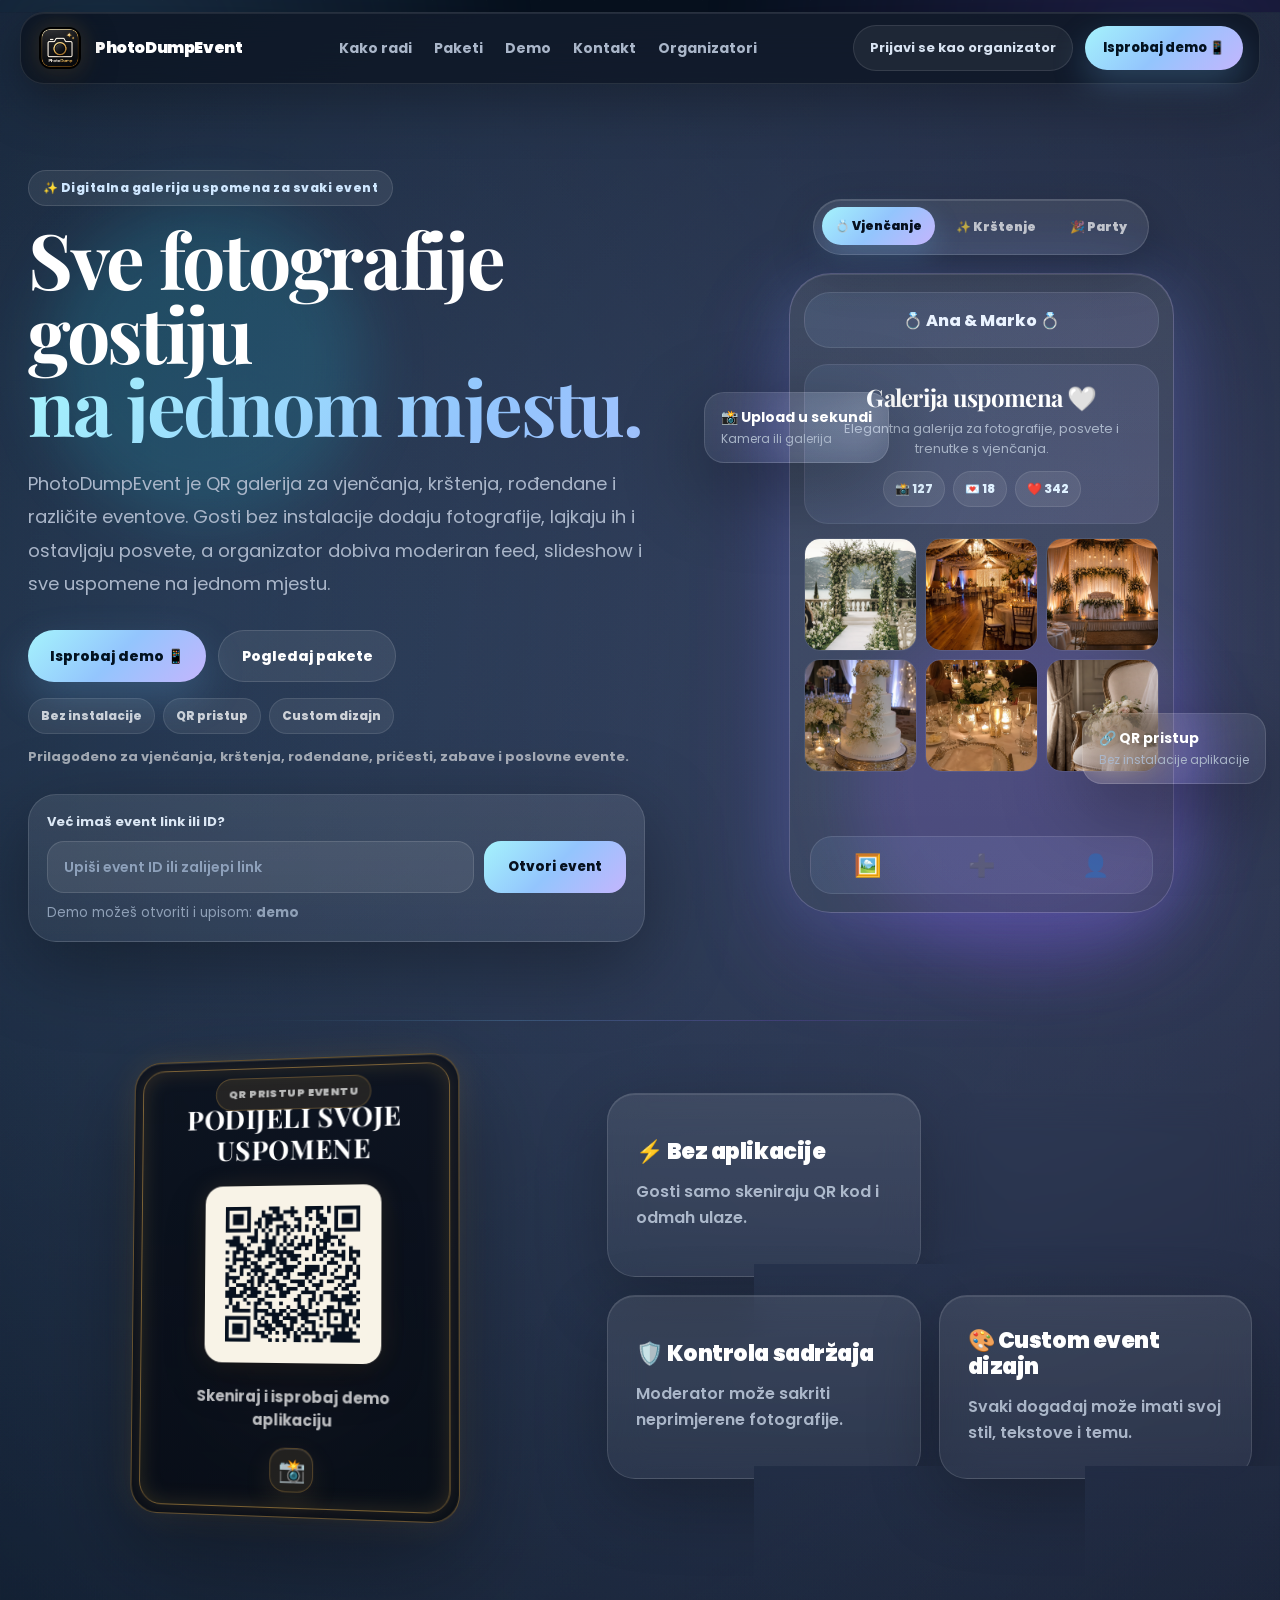
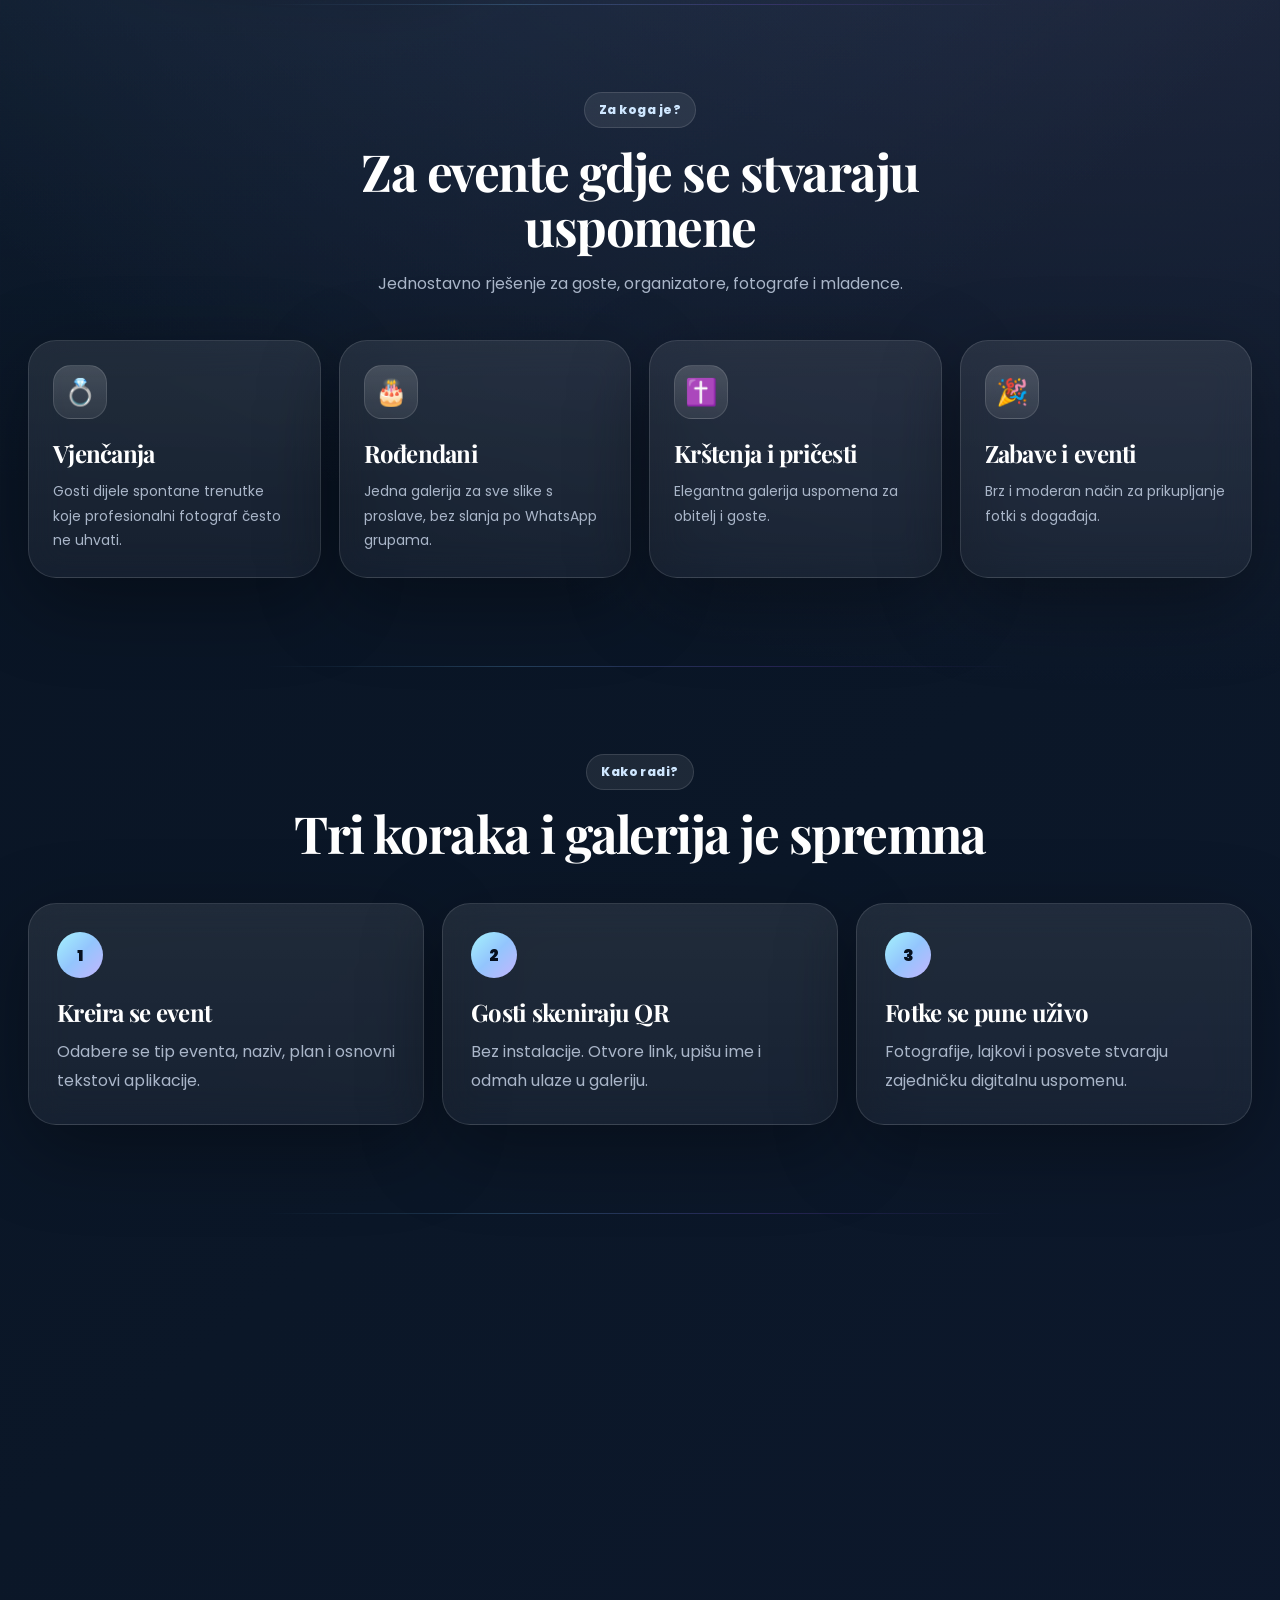
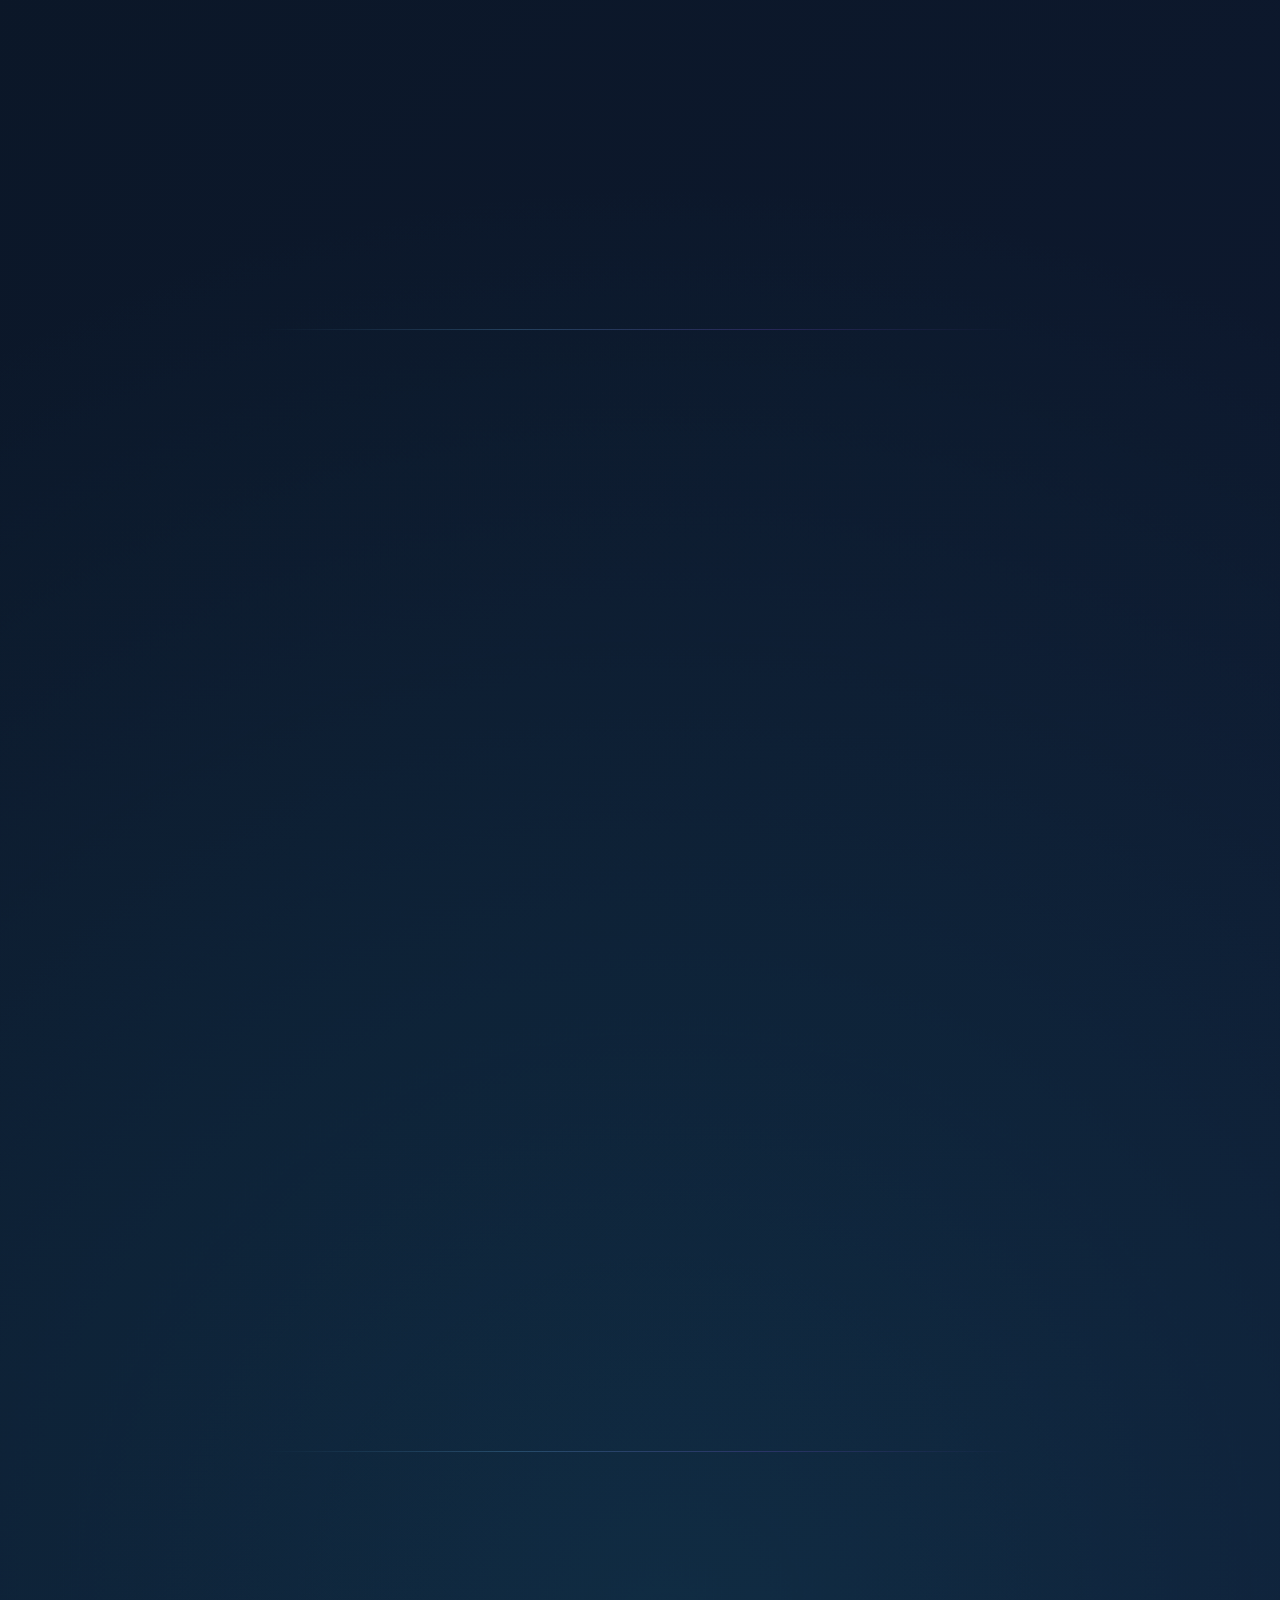
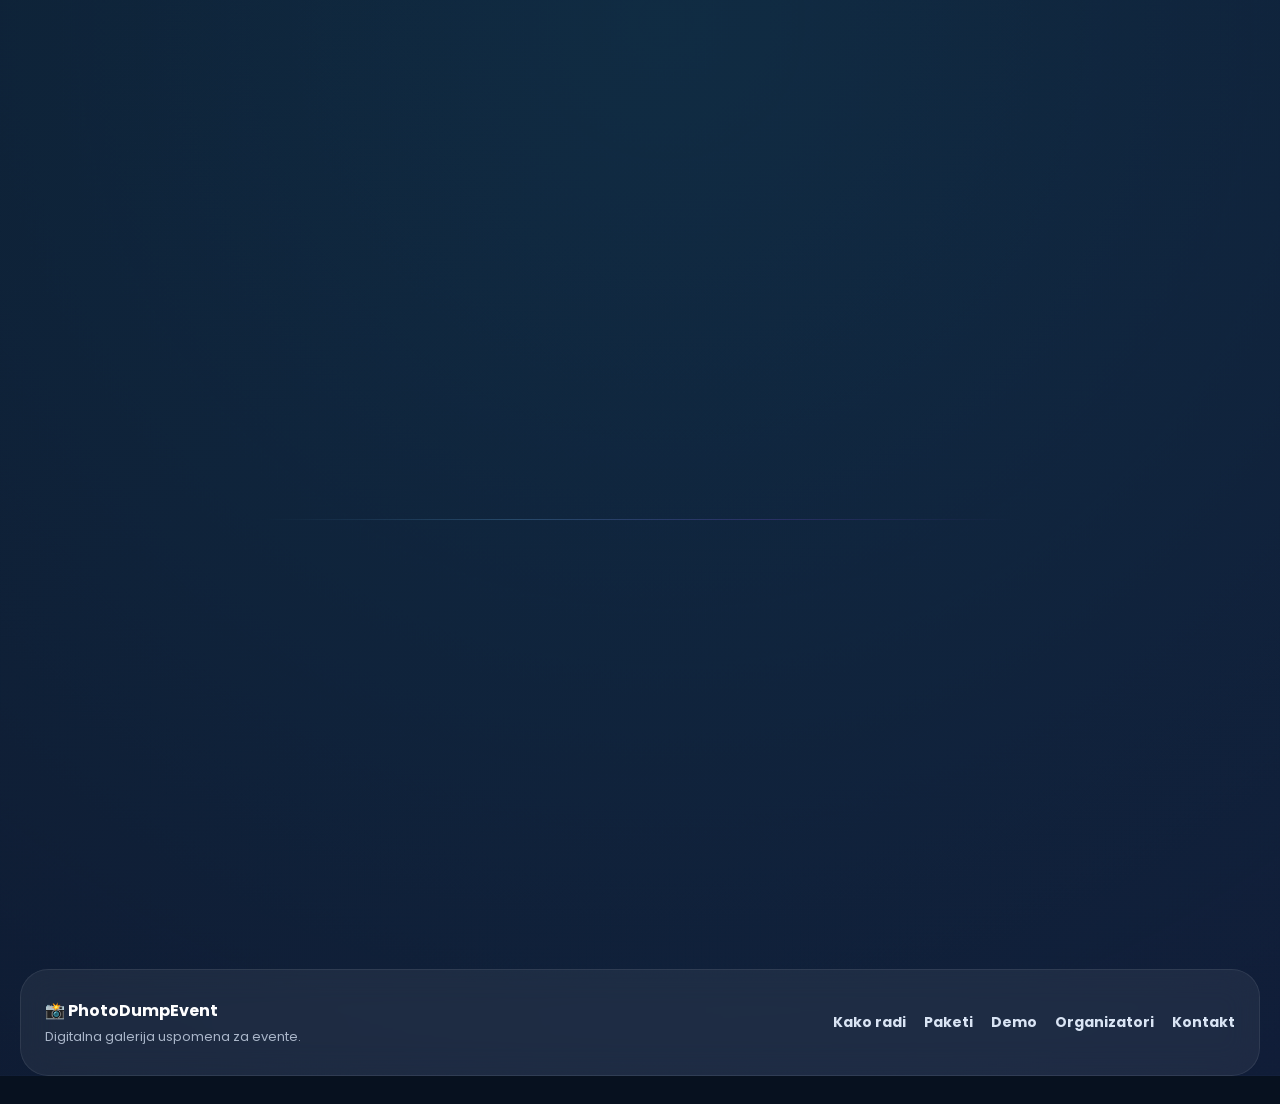
==== index.html @ 597a7555 "Add files via upload" ====
<!DOCTYPE html>
<html lang="hr">
<head>
  <meta charset="UTF-8">

  <meta
    name="viewport"
    content="width=device-width, initial-scale=1.0"
  >


  <title>PhotoDumpEvent — QR galerija za vjenčanja i evente</title>

  <meta
    name="description"
    content="PhotoDumpEvent je QR galerija za vjenčanja, krštenja, rođendane i partye. Gosti bez instalacije dodaju fotografije, lajkaju trenutke i ostavljaju posvete."
  >

  <meta name="robots" content="index, follow">
  <meta name="author" content="PhotoDumpEvent">
  <link rel="canonical" href="https://photodumpeventi.com/">

  
  <meta name="color-scheme" content="dark">
  <meta name="theme-color" content="#07111f">
  <meta name="apple-mobile-web-app-status-bar-style" content="black-translucent">

  
  <link rel="icon" type="image/png" href="/icon.png">
  <link rel="apple-touch-icon" href="/icon.png">

  
  <meta property="og:title" content="PhotoDumpEvent — QR galerija za evente">
  <meta
    property="og:description"
    content="Gosti skeniraju QR kod, dodaju fotografije i ostavljaju posvete. Sve uspomene s eventa na jednom mjestu."
  >
  <meta property="og:image" content="https://photodumpeventi.com/og-image.png">
  <meta property="og:url" content="https://photodumpeventi.com/">
  <meta property="og:type" content="website">
  <meta property="og:site_name" content="PhotoDumpEvent">
  <meta property="og:locale" content="hr_HR">

  
  <meta name="twitter:card" content="summary_large_image">
  <meta name="twitter:title" content="PhotoDumpEvent — QR galerija za evente">
  <meta
    name="twitter:description"
    content="QR galerija za vjenčanja, krštenja, rođendane i partye. Bez instalacije aplikacije."
  >
  <meta name="twitter:image" content="https://photodumpeventi.com/og-image.png">

  
  <link rel="stylesheet" href="/index.css">

  
  <link
    href="https://fonts.googleapis.com/css2?family=Playfair+Display:wght@600;700&family=Poppins:wght@300;400;500;600;700;800&display=swap"
    rel="stylesheet"
  >

  
  <script>
    const params = new URLSearchParams(window.location.search);
    const eventParam = params.get("event");

    if (eventParam) {
      if (eventParam.toLowerCase() === "demo") {
        window.location.replace("/demo.html?event=demo");
      } else {
        window.location.replace(
          "/event.html?event=" + encodeURIComponent(eventParam)
        );
      }
    }
  </script>
</head>

<body>

  

<header class="site-header">

  <a href="/" class="logo">
    <span class="logo-icon">
      <img src="icon.png" alt="PhotoDumpEvent">
    </span>
    <strong>PhotoDumpEvent</strong>
  </a>

  <nav class="nav desktop-nav">
    <a href="#kako-radi">Kako radi</a>
    <a href="#paketi">Paketi</a>
    <a href="#demo">Demo</a>
    <a href="#kontakt">Kontakt</a>
    <a href="/login.html">Organizatori</a>
  </nav>

  <div class="header-actions desktop-actions">
    <a href="/login.html" class="header-login">
      Prijavi se kao organizator
    </a>

    <a href="/demo.html" class="header-cta">
      Isprobaj demo 📱
    </a>
  </div>

  <button
    class="menu-toggle"
    id="menuToggle"
    aria-label="Otvori izbornik"
    aria-expanded="false"
    type="button"
  >
    <span></span>
    <span></span>
    <span></span>
  </button>

</header>

<div class="mobile-menu-backdrop" id="mobileMenuBackdrop"></div>

<div class="mobile-menu" id="mobileMenu">
  <div class="mobile-menu-top">
    <div class="mobile-menu-title">Izbornik</div>

    <button
      class="mobile-menu-close"
      id="mobileMenuClose"
      type="button"
      aria-label="Zatvori izbornik"
    >
      ✕
    </button>
  </div>

  <nav class="mobile-nav">
    <a href="#kako-radi">Kako radi</a>
    <a href="#paketi">Paketi</a>
    <a href="#demo">Demo</a>
    <a href="#kontakt">Kontakt</a>
    <a href="/login.html">Organizatori</a>
  </nav>

  <div class="mobile-menu-actions">
    <a href="/login.html" class="btn ghost full">
      Prijava organizatora
    </a>

    <a href="/demo.html" class="btn primary full">
      Isprobaj demo 📱
    </a>
  </div>
</div>


  
  <main>

    <section class="hero">

      <div class="hero-bg-glow one"></div>
      <div class="hero-bg-glow two"></div>

      <div class="hero-content">

        <div class="eyebrow">
          ✨ Digitalna galerija uspomena za svaki event
        </div>

        <h1>
          Sve fotografije gostiju
          <span>na jednom mjestu.</span>
        </h1>

<p class="hero-text">
  PhotoDumpEvent je QR galerija za vjenčanja, krštenja, rođendane i različite eventove.
  Gosti bez instalacije dodaju fotografije, lajkaju ih i ostavljaju posvete,
  a organizator dobiva moderiran feed, slideshow i sve uspomene na jednom mjestu.
</p>

<div class="hero-actions">
  <a href="/demo.html" class="btn primary">
    Isprobaj demo 📱
  </a>

  <a href="#paketi" class="btn secondary">
    Pogledaj pakete
  </a>
</div>

<div class="hero-proof-row">
  <span>Bez instalacije</span>
  <span>QR pristup</span>
  <span>Custom dizajn</span>
</div>

<p class="hero-proof">
  Prilagođeno za vjenčanja, krštenja, rođendane, pričesti, zabave i poslovne evente.
</p>

        <div class="event-jump" id="demo">
          <label for="eventCode">
            Već imaš event link ili ID?
          </label>

          <div class="event-jump-row">
            <input
              type="text"
              id="eventCode"
              placeholder="Upiši event ID ili zalijepi link"
            >

            <button onclick="openEventFromInput()">
              Otvori event
            </button>
          </div>

          <small>
            Demo možeš otvoriti i upisom: <b>demo</b>
          </small>
        </div>

      </div>

      <div class="hero-phone-wrap">
<div class="theme-switcher" aria-label="Primjeri custom dizajna">
  <button class="theme-pill active" data-theme-demo="wedding">
    💍 Vjenčanje
  </button>

  <button class="theme-pill" data-theme-demo="baptism">
    ✨ Krštenje
  </button>

  <button class="theme-pill" data-theme-demo="party">
    🎉 Party
  </button>
</div>
        <div class="phone-card main-phone">

<div class="phone-topbar" id="mockTopbar">
  💍 Ana & Marko 💍
</div>

          <div class="phone-section">
<h3 id="mockTitle">Galerija uspomena 🤍</h3>
<p id="mockSubtitle">Fotografije gostiju prikazuju se odmah.</p>

            <div class="phone-stats">
              <span>📸 127</span>
              <span>💌 18</span>
              <span>❤️ 342</span>
            </div>
          </div>

<div class="phone-grid" id="mockGrid">
  <img id="mockImg1" src="assets/demo/1.png" alt="Demo fotografija 1">
  <img id="mockImg2" src="assets/demo/2.png" alt="Demo fotografija 2">
  <img id="mockImg3" src="assets/demo/3.png" alt="Demo fotografija 3">
  <img id="mockImg4" src="assets/demo/4.png" alt="Demo fotografija 4">
  <img id="mockImg5" src="assets/demo/5.png" alt="Demo fotografija 5">
  <img id="mockImg6" src="assets/demo/6.png" alt="Demo fotografija 6">
</div>

          <div class="phone-nav">
            <span class="active">🖼️</span>
            <span>➕</span>
            <span>👤</span>
          </div>

        </div>

        <div class="floating-card upload-card-preview">
          <b>📸 Upload u sekundi</b>
          <span>Kamera ili galerija</span>
        </div>

        <div class="floating-card qr-card-preview">
          <b>🔗 QR pristup</b>
          <span>Bez instalacije aplikacije</span>
        </div>

      </div>

    </section>
<section class="section qr-showcase" id="qr-showcase">

  <div class="qr-display-wrap">

    <div class="qr-glow"></div>

    <div class="qr-display-card">
      <div class="qr-display-label">
        QR pristup eventu
      </div>

      <h2>Podijeli svoje uspomene</h2>

      <div class="qr-code-box">
        <img
          src="assets/qr-photodumpeventi-demo.png"
          alt="QR kod za PhotoDumpEvent demo"
        >
      </div>

      <p>
        Skeniraj i isprobaj demo aplikaciju
      </p>

      <div class="qr-camera-icon">
        📸
      </div>
    </div>

  </div>

  <div class="value-grid-two">

    <div class="value-card">
      <strong>⚡ Bez aplikacije</strong>
      <span>Gosti samo skeniraju QR kod i odmah ulaze.</span>
    </div>

    <div class="value-card">
      <strong>📸 Sve fotke na jednom mjestu</strong>
      <span>Nema više traženja slika po WhatsApp grupama.</span>
    </div>

    <div class="value-card">
      <strong>🛡️ Kontrola sadržaja</strong>
      <span>Moderator može sakriti neprimjerene fotografije.</span>
    </div>

    <div class="value-card">
      <strong>🎨 Custom event dizajn</strong>
      <span>Svaki događaj može imati svoj stil, tekstove i temu.</span>
    </div>

  </div>

</section>
    
    <section class="section use-cases">

      <div class="section-head">
        <span>Za koga je?</span>
        <h2>Za evente gdje se stvaraju uspomene</h2>
        <p>
          Jednostavno rješenje za goste, organizatore, fotografe i mladence.
        </p>
      </div>

      <div class="cards-grid four">

        <div class="feature-card">
          <div class="icon">💍</div>
          <h3>Vjenčanja</h3>
          <p>Gosti dijele spontane trenutke koje profesionalni fotograf često ne uhvati.</p>
        </div>

        <div class="feature-card">
          <div class="icon">🎂</div>
          <h3>Rođendani</h3>
          <p>Jedna galerija za sve slike s proslave, bez slanja po WhatsApp grupama.</p>
        </div>

        <div class="feature-card">
          <div class="icon">✝️</div>
          <h3>Krštenja i pričesti</h3>
          <p>Elegantna galerija uspomena za obitelj i goste.</p>
        </div>

        <div class="feature-card">
          <div class="icon">🎉</div>
          <h3>Zabave i eventi</h3>
          <p>Brz i moderan način za prikupljanje fotki s događaja.</p>
        </div>

      </div>

    </section>

    
    <section class="section how" id="kako-radi">

      <div class="section-head">
        <span>Kako radi?</span>
        <h2>Tri koraka i galerija je spremna</h2>
      </div>

      <div class="steps">

        <div class="step-card">
          <div class="step-number">1</div>
          <h3>Kreira se event</h3>
          <p>Odabere se tip eventa, naziv, plan i osnovni tekstovi aplikacije.</p>
        </div>

        <div class="step-card">
          <div class="step-number">2</div>
          <h3>Gosti skeniraju QR</h3>
          <p>Bez instalacije. Otvore link, upišu ime i odmah ulaze u galeriju.</p>
        </div>

        <div class="step-card">
          <div class="step-number">3</div>
          <h3>Fotke se pune uživo</h3>
          <p>Fotografije, lajkovi i posvete stvaraju zajedničku digitalnu uspomenu.</p>
        </div>

      </div>

    </section>

    
    <section class="section preview-section">

      <div class="preview-text">
        <span class="mini-label">Live preview</span>

        <h2>Aplikacija izgleda moderno i jednostavno</h2>

        <p>
          Gostima je sve jasno odmah: galerija, dodavanje fotografija i vlastiti profil.
          Moderator može sakriti neprimjerene fotografije, a organizator dobiva pregled eventa.
        </p>

        <ul class="check-list">
          <li>✅ Upload iz kamere ili galerije</li>
          <li>✅ Lajkovi i posvete</li>
          <li>✅ Moderator za sakrivanje fotografija</li>
          <li>✅ Slideshow za prikaz na ekranu</li>
          <li>✅ Različite teme za tip eventa</li>
        </ul>

        <a href="/demo.html" class="btn primary">
          Pokreni demo
        </a>
      </div>

      <div class="preview-panels">

        <div class="mini-phone">
          <div class="mini-phone-top">Upload</div>
          <div class="mini-upload-card">📸<br>Uhvati trenutak</div>
          <div class="mini-upload-card">🖼️<br>Odaberi slike</div>
          <div class="mini-textarea">Napiši posvetu...</div>
        </div>

        <div class="mini-phone second">
          <div class="mini-phone-top">Profil</div>
          <div class="mini-profile-head">Tvoje uspomene 🤍</div>
          <div class="mini-grid">
            <img src="assets/demo/2.png" alt="">
            <img src="assets/demo/4.png" alt="">
            <img src="assets/demo/6.png" alt="">
            <img src="assets/demo/7.png" alt="">
          </div>
        </div>

      </div>

    </section>

    
    <section class="section pricing" id="paketi">

      <div class="section-head">
        <span>Paketi</span>
        <h2>Jednostavno za ponuditi i lako za razumjeti</h2>
        <p>
          Paketi su prilagođeni veličini eventa i potrebama klijenta.
        </p>
      </div>

      <div class="pricing-grid">

        <div class="price-card">
          <div class="price-name">Basic</div>
          <div class="price">Od 69€</div>
          <p>Za manje evente i osnovno prikupljanje fotografija.</p>

          <ul>
            <li>1000 fotografija</li>          
            <li>QR link</li>
            <li>Galerija + upload + profil</li>
            <li>Osnovna tema događaja</li>
          </ul>
        </div>

        <div class="price-card featured">
          <div class="popular">Najbolji izbor</div>
          <div class="price-name">Standard</div>
          <div class="price">Od 129€</div>
          <p>Najbolji omjer cijene i mogućnosti.</p>

          <ul>
            <li>1500 fotografija</li>
            <li>Originali uključeni</li>
            <li>QR link</li>
            <li>Moderator panel</li>
          </ul>
        </div>

        <div class="price-card">
          <div class="price-name">Premium</div>
          <div class="price">Od 179€</div>
          <p>Za veće evente i dodatni premium dojam.</p>

          <ul>
            <li>Do 3000 fotografija</li>
            <li>Originali uključeni</li>
            <li>Custom QR kodovi</li>
            <li>Slideshow prikaz</li>
          </ul>
        </div>

      </div>

    </section>

    
    <section class="demo-cta">

      <div>
        <span>Interaktivni demo</span>
        <h2>Isprobaj kako izgleda iz perspektive gosta</h2>
        <p>
          Demo ne sprema podatke i služi samo za prikaz. Možeš klikati kroz galeriju,
          upload, profil i posvete.
        </p>
      </div>

      <a href="/demo.html" class="btn light">
        Isprobaj sad
      </a>

    </section>

    
    
    <section class="section faq">

      <div class="section-head">
        <span>Pitanja</span>
        <h2>Često postavljena pitanja</h2>
      </div>

      <div class="faq-grid">

        <div class="faq-item">
          <h3>Treba li gost instalirati aplikaciju?</h3>
          <p>Ne. Gost samo skenira QR kod i otvara aplikaciju u pregledniku.</p>
        </div>

<div class="faq-item">
  <h3>Tko može vidjeti fotografije?</h3>
  <p>Fotografije su dostupne preko event linka/QR koda, a organizator može moderirati sadržaj.</p>
</div>

<div class="faq-item">
  <h3>Mogu li mladenci ili organizator dobiti sve fotografije?</h3>
  <p>Da. Nakon eventa fotografije se mogu pripremiti za preuzimanje prema dogovorenom paketu.</p>
</div>

        <div class="faq-item">
          <h3>Radi li na mobitelima?</h3>
          <p>Da. Aplikacija je rađena mobile-first i radi na Androidu i iPhoneu.</p>
        </div>

      </div>

    </section>
    
    <section class="section contact" id="kontakt">

      <div class="contact-card">

        <div>
          <span class="mini-label">Kontakt</span>
          <h2>Želiš PhotoDump za svoj event?</h2>
          <p>
            Javi se za termin, demo prikaz ili ponudu za fotografe, sale i organizatore.
          </p>
        </div>

<div class="contact-actions">
  <a href="mailto:photodumpeventi@gmail.com" class="btn primary">
    Pošalji upit
  </a>

  <a href="/demo.html" class="btn secondary">
    Prvo pogledaj demo
  </a>

  <a href="/login.html" class="btn ghost">
    Prijava za organizatore
  </a>
</div>

      </div>

    </section>

  </main>

  
  <footer class="footer">

    <div>
      <strong>📸 PhotoDumpEvent</strong>
      <p>Digitalna galerija uspomena za evente.</p>
    </div>

<div class="footer-links">
  <a href="#kako-radi">Kako radi</a>
  <a href="#paketi">Paketi</a>
  <a href="/demo.html">Demo</a>
  <a href="/login.html">Organizatori</a>
  <a href="#kontakt">Kontakt</a>
</div>

  </footer>

  <script>
    function openEventFromInput() {
      const input = document.getElementById("eventCode");
      const value = input.value.trim();

      if (!value) {
        alert("Upiši event ID ili zalijepi event link.");
        return;
      }

      let eventId = value;

      try {
        if (value.includes("http")) {
          const url = new URL(value);
          eventId =
            url.searchParams.get("event") ||
            url.searchParams.get("code") ||
            value;
        }
      } catch (err) {
        eventId = value;
      }

      if (eventId.toLowerCase() === "demo") {
        window.location.href = "/demo.html?event=demo";
        return;
      }

      window.location.href =
        "/?event=" + encodeURIComponent(eventId);
    }
  </script>
<script>
  const menuToggle = document.getElementById("menuToggle");
  const mobileMenu = document.getElementById("mobileMenu");
  const mobileMenuBackdrop = document.getElementById("mobileMenuBackdrop");
  const mobileMenuClose = document.getElementById("mobileMenuClose");

  function openMobileMenu() {
    mobileMenu.classList.add("open");
    mobileMenuBackdrop.classList.add("show");
    document.body.classList.add("menu-open");
    menuToggle?.setAttribute("aria-expanded", "true");
  }

  function closeMobileMenu() {
    mobileMenu.classList.remove("open");
    mobileMenuBackdrop.classList.remove("show");
    document.body.classList.remove("menu-open");
    menuToggle?.setAttribute("aria-expanded", "false");
  }

  menuToggle?.addEventListener("click", openMobileMenu);
  mobileMenuClose?.addEventListener("click", closeMobileMenu);
  mobileMenuBackdrop?.addEventListener("click", closeMobileMenu);

  document.querySelectorAll(".mobile-nav a").forEach((link) => {
    link.addEventListener("click", closeMobileMenu);
  });
</script>
<script>
  // ==============================
  // PREMIUM SCROLL REVEAL
  // ==============================
  const revealTargets = [
    ".section-head",
    ".feature-card",
    ".step-card",
    ".preview-text",
    ".mini-phone",
    ".price-card",
    ".faq-item",
    ".contact-card",
    ".demo-cta"
  ];

  revealTargets.forEach((selector) => {
    document.querySelectorAll(selector).forEach((el) => {
      el.classList.add("reveal");
    });
  });

  const revealObserver = new IntersectionObserver((entries) => {
    entries.forEach((entry) => {
      if (entry.isIntersecting) {
        entry.target.classList.add("is-visible");
        revealObserver.unobserve(entry.target);
      }
    });
  }, {
    threshold: 0.16,
    rootMargin: "0px 0px -70px 0px"
  });

  document.querySelectorAll(".reveal").forEach((el) => {
    revealObserver.observe(el);
  });

  // ==============================
  // HERO MOUSE PARALLAX
  // ==============================
  const hero = document.querySelector(".hero");
  const phone = document.querySelector(".main-phone");
  const floatCards = document.querySelectorAll(".floating-card");

  if (hero && phone && window.matchMedia("(pointer:fine)").matches) {
    hero.addEventListener("mousemove", (e) => {
      const rect = hero.getBoundingClientRect();

      const x = ((e.clientX - rect.left) / rect.width) - 0.5;
      const y = ((e.clientY - rect.top) / rect.height) - 0.5;

      phone.style.transform =
        `translate3d(${x * 16}px, ${y * 12}px, 0) rotateY(${x * 5}deg) rotateX(${-y * 5}deg)`;

      floatCards.forEach((card, index) => {
        const strength = index === 0 ? 22 : -18;

        card.style.transform =
          `translate3d(${x * strength}px, ${y * strength}px, 0)`;
      });
    });

    hero.addEventListener("mouseleave", () => {
      phone.style.transform = "";
      floatCards.forEach((card) => {
        card.style.transform = "";
      });
    });
  }

  // ==============================
  // TINY COUNTER ANIMATION IN HERO MOCKUP
  // ==============================
  function animateNumber(el, target, duration = 1100) {
    if (!el) return;

    const start = 0;
    const startTime = performance.now();

    function tick(now) {
      const progress = Math.min((now - startTime) / duration, 1);
      const eased = 1 - Math.pow(1 - progress, 3);
      const value = Math.round(start + (target - start) * eased);

      el.textContent = value;

      if (progress < 1) {
        requestAnimationFrame(tick);
      }
    }

    requestAnimationFrame(tick);
  }

  const statsObserver = new IntersectionObserver((entries) => {
    entries.forEach((entry) => {
      if (!entry.isIntersecting) return;

      const statItems = entry.target.querySelectorAll("span");

      statItems.forEach((item) => {
        const text = item.textContent;
        const number = Number(text.replace(/\D/g, ""));

        if (!number) return;

        const prefix = text.replace(/[0-9]/g, "").trim();

        item.textContent = prefix + " 0";

        const startTime = performance.now();

        function tick(now) {
          const progress = Math.min((now - startTime) / 1000, 1);
          const eased = 1 - Math.pow(1 - progress, 3);
          const value = Math.round(number * eased);

          item.textContent = prefix + " " + value;

          if (progress < 1) {
            requestAnimationFrame(tick);
          }
        }

        requestAnimationFrame(tick);
      });

      statsObserver.unobserve(entry.target);
    });
  }, {
    threshold: 0.4
  });

  document.querySelectorAll(".phone-stats").forEach((el) => {
    statsObserver.observe(el);
  });
</script>
<script>
  const mockThemes = {
    wedding: {
      topbar: "💍 Ana & Marko 💍",
      title: "Galerija uspomena 🤍",
      subtitle: "Elegantna galerija za fotografije, posvete i trenutke s vjenčanja.",
      className: "theme-wedding",
      bodyClass: "mock-theme-wedding",
      stats: ["📸 127", "💌 18", "❤️ 342"],
      images: [
        "assets/demo/1.png",
        "assets/demo/2.png",
        "assets/demo/3.png",
        "assets/demo/4.png",
        "assets/demo/5.png",
        "assets/demo/6.png"
      ]
    },

    baptism: {
      topbar: "✨ Lucija — Krštenje ✨",
      title: "Nježne uspomene za obitelj",
      subtitle: "Svaki osmijeh, zagrljaj i obiteljski trenutak ostaje spremljen.",
      className: "theme-baptism",
      bodyClass: "mock-theme-baptism",
      stats: ["📸 64", "💌 12", "❤️ 146"],
      images: [
        "assets/demo/3.png",
        "assets/demo/1.png",
        "assets/demo/5.png",
        "assets/demo/6.png",
        "assets/demo/2.png",
        "assets/demo/4.png"
      ]
    },

    party: {
      topbar: "🎉 Birthday Party 🎉",
      title: "Party uspomene 🔥",
      subtitle: "Brzi upload, lajkovi i najbolji trenuci zabave u jednom feedu.",
      className: "theme-party",
      bodyClass: "mock-theme-party",
      stats: ["📸 203", "💌 9", "❤️ 518"],
      images: [
        "assets/demo/6.png",
        "assets/demo/5.png",
        "assets/demo/4.png",
        "assets/demo/3.png",
        "assets/demo/2.png",
        "assets/demo/1.png"
      ]
    }
  };

  const phoneCard = document.querySelector(".phone-card");
  const mockTopbar = document.getElementById("mockTopbar");
  const mockTitle = document.getElementById("mockTitle");
  const mockSubtitle = document.getElementById("mockSubtitle");
  const mockStats = document.querySelectorAll(".phone-stats span");

  function setMockTheme(themeKey) {
    const theme = mockThemes[themeKey];
    if (!theme || !phoneCard) return;

    document.body.classList.remove(
      "mock-theme-wedding",
      "mock-theme-baptism",
      "mock-theme-party"
    );

    document.body.classList.add(theme.bodyClass);

    phoneCard.classList.remove(
      "theme-wedding",
      "theme-baptism",
      "theme-party"
    );

    phoneCard.classList.add(theme.className);

    mockTopbar.innerText = theme.topbar;
    mockTitle.innerText = theme.title;
    mockSubtitle.innerText = theme.subtitle;

    theme.stats.forEach((value, index) => {
      if (mockStats[index]) {
        mockStats[index].innerText = value;
      }
    });

    theme.images.forEach((src, index) => {
      const img = document.getElementById("mockImg" + (index + 1));
      if (!img) return;

      img.classList.add("is-switching");

      setTimeout(() => {
        img.src = src;
        img.onload = () => {
          img.classList.remove("is-switching");
        };
      }, 90 + index * 35);
    });

    document.querySelectorAll(".theme-pill").forEach((btn) => {
      btn.classList.toggle(
        "active",
        btn.dataset.themeDemo === themeKey
      );
    });
  }

  document.querySelectorAll("[data-theme-demo]").forEach((btn) => {
    btn.addEventListener("click", () => {
      setMockTheme(btn.dataset.themeDemo);
    });
  });

  setMockTheme("wedding");
</script>
</body>
</html>
---- index.css ----
:root{
  --bg:#07111f;
  --bg-2:#0b1728;
  --bg-3:#0f2035;
  --surface:rgba(255,255,255,.08);
  --surface-2:rgba(255,255,255,.12);
  --surface-3:rgba(255,255,255,.16);
  --line:rgba(255,255,255,.12);
  --line-strong:rgba(255,255,255,.18);
  --text:#f5f7fb;
  --muted:#aab6c9;
  --muted-2:#8fa0b7;
  --accent:#74c0fc;
  --accent-2:#8b5cf6;
  --accent-3:#22d3ee;
  --success:#8ef7c7;
  --shadow:0 24px 80px rgba(0,0,0,.34);
  --glass-blur:18px;
  --radius-xl:32px;
  --radius-lg:24px;
  --radius-md:18px;
  --radius-sm:14px;
  --max:1240px;
}
html{
  background:#07111f;
  color-scheme:dark;
}

body{
  background-color:#07111f;
}
*{
  margin:0;
  padding:0;
  box-sizing:border-box;
}

html{
  scroll-behavior:smooth;
}

body{
  font-family:'Poppins',sans-serif;
  color:var(--text);
  background:
    radial-gradient(circle at 12% 10%, rgba(34,211,238,.15), transparent 28%),
    radial-gradient(circle at 82% 12%, rgba(139,92,246,.18), transparent 30%),
    radial-gradient(circle at 55% 75%, rgba(116,192,252,.13), transparent 30%),
    linear-gradient(140deg, var(--bg) 0%, var(--bg-2) 45%, var(--bg-3) 100%);
  min-height:100vh;
  overflow-x:hidden;
}

body.menu-open{
  overflow:hidden;
}

a{
  color:inherit;
  text-decoration:none;
}

img{
  display:block;
  max-width:100%;
}

button,
input{
  font-family:'Poppins',sans-serif;
}

h1,h2,h3{
  font-family:'Playfair Display',serif;
  letter-spacing:-.03em;
}

main{
  position:relative;
  z-index:1;
}

/* =========================
   GLOBAL GLASS
========================= */

.feature-card,
.step-card,
.price-card,
.faq-item,
.contact-card,
.demo-cta,
.event-jump,
.phone-card,
.floating-card,
.mini-phone{
  background:linear-gradient(180deg, rgba(255,255,255,.09), rgba(255,255,255,.05));
  border:1px solid var(--line);
  box-shadow:var(--shadow);
  backdrop-filter:blur(var(--glass-blur));
  -webkit-backdrop-filter:blur(var(--glass-blur));
}

/* =========================
   HEADER
========================= */

.site-header{
  position:sticky;
  top:0;
  z-index:1200;
  width:min(var(--max), calc(100% - 24px));
  margin:14px auto 0;
  min-height:76px;
  padding:14px 18px;
  border-radius:24px;

  display:flex;
  align-items:center;
  justify-content:space-between;
  gap:18px;

  background:rgba(10,18,30,.56);
  border:1px solid rgba(255,255,255,.1);
  box-shadow:0 16px 46px rgba(0,0,0,.28);
  backdrop-filter:blur(22px);
  -webkit-backdrop-filter:blur(22px);
}
.logo{
  display:flex;
  align-items:center;
  gap:12px;
  min-width:0;
}

.logo strong{
  color:#fff;
  font-weight:900;
  letter-spacing:-.02em;
}
.logo-icon{
  width:42px;
  height:42px;

  display:flex;
  align-items:center;
  justify-content:center;

  border-radius:16px;

  background:rgba(255,255,255,.1);
  border:1px solid rgba(255,255,255,.14);

  box-shadow:
    0 10px 28px rgba(0,0,0,.18),
    inset 0 1px 0 rgba(255,255,255,.16);

  overflow:hidden;
}

.logo-icon img{
  width:28px;
  height:28px;
  object-fit:contain;
}

.desktop-nav{
  display:flex;
  align-items:center;
  gap:22px;
}

.desktop-nav a{
  color:var(--muted);
  font-size:14px;
  font-weight:700;
  transition:.2s ease;
  position:relative;
}

.desktop-nav a:hover{
  color:#fff;
}

.desktop-nav a::after{
  content:"";
  position:absolute;
  left:0;
  bottom:-7px;
  width:0;
  height:2px;
  border-radius:99px;
  background:linear-gradient(90deg, var(--accent), var(--accent-2));
  transition:.2s ease;
}

.desktop-nav a:hover::after{
  width:100%;
}

.header-actions{
  display:flex;
  align-items:center;
  gap:12px;
}

.header-login{
  padding:12px 16px;
  border-radius:999px;
  font-size:13px;
  font-weight:700;
  color:#d9e4f3;
  background:rgba(255,255,255,.06);
  border:1px solid rgba(255,255,255,.1);
  transition:.2s ease;
}

.header-login:hover{
  background:rgba(255,255,255,.1);
  color:#fff;
}

.header-cta{
  padding:12px 18px;
  border-radius:999px;
  font-size:13px;
  font-weight:800;
  color:#031220;
  background:linear-gradient(135deg, #a5f3fc, #93c5fd 55%, #c4b5fd);
  box-shadow:0 14px 34px rgba(116,192,252,.25);
  transition:.2s ease;
}

.header-cta:hover{
  transform:translateY(-2px);
  box-shadow:0 18px 42px rgba(116,192,252,.3);
}

.menu-toggle{
  display:none;
  width:48px;
  height:48px;
  border:none;
  border-radius:16px;
  background:rgba(255,255,255,.08);
  border:1px solid rgba(255,255,255,.12);
  cursor:pointer;
  flex-direction:column;
  align-items:center;
  justify-content:center;
  gap:5px;
}

.menu-toggle span{
  display:block;
  width:20px;
  height:2px;
  border-radius:99px;
  background:#fff;
}

.mobile-menu-backdrop{
  position:fixed;
  inset:0;
  z-index:1190;
  background:rgba(2,8,18,.52);
  opacity:0;
  pointer-events:none;
  transition:.24s ease;
}

.mobile-menu-backdrop.show{
  opacity:1;
  pointer-events:auto;
}

.mobile-menu{
  position:fixed;
  top:16px;
  right:16px;
  left:16px;
  z-index:1201;
  padding:18px;
  border-radius:26px;
  background:rgba(8,16,28,.92);
  border:1px solid rgba(255,255,255,.12);
  box-shadow:0 30px 90px rgba(0,0,0,.4);
  backdrop-filter:blur(24px);
  -webkit-backdrop-filter:blur(24px);
  transform:translateY(-20px);
  opacity:0;
  pointer-events:none;
  transition:.24s ease;
}

.mobile-menu.open{
  transform:translateY(0);
  opacity:1;
  pointer-events:auto;
}

.mobile-menu-top{
  display:flex;
  align-items:center;
  justify-content:space-between;
  gap:12px;
  margin-bottom:18px;
}

.mobile-menu-title{
  font-size:18px;
  font-weight:800;
  color:#fff;
}

.mobile-menu-close{
  width:42px;
  height:42px;
  border:none;
  border-radius:14px;
  background:rgba(255,255,255,.08);
  color:#fff;
  cursor:pointer;
}

.mobile-nav{
  display:grid;
  gap:10px;
}

.mobile-nav a{
  padding:14px 16px;
  border-radius:16px;
  color:#dbe6f5;
  background:rgba(255,255,255,.05);
  border:1px solid rgba(255,255,255,.08);
  font-weight:700;
}

.mobile-menu-actions{
  display:grid;
  gap:10px;
  margin-top:16px;
}

/* =========================
   BUTTONS
========================= */

.btn{
  display:inline-flex;
  align-items:center;
  justify-content:center;
  min-height:52px;
  padding:14px 22px;
  border-radius:999px;
  font-size:14px;
  font-weight:800;
  transition:.2s ease;
}

.btn:hover{
  transform:translateY(-2px);
}

.btn.primary{
  color:#031220;
  background:linear-gradient(135deg, #a5f3fc, #93c5fd 55%, #c4b5fd);
  box-shadow:0 16px 40px rgba(116,192,252,.22);
}

.btn.secondary{
  color:#fff;
  background:rgba(255,255,255,.08);
  border:1px solid rgba(255,255,255,.12);
}

.btn.ghost{
  color:#dce6f4;
  background:transparent;
  border:1px solid rgba(255,255,255,.14);
}

.btn.light{
  color:#07111f;
  background:rgba(255,255,255,.92);
  box-shadow:0 14px 34px rgba(0,0,0,.16);
}

.btn.full{
  width:100%;
}

/* =========================
   HERO
========================= */

.hero{
  position:relative;
  width:min(var(--max), calc(100% - 36px));
  margin:22px auto 0;
  min-height:calc(100vh - 120px);

  display:grid;
  grid-template-columns:1.02fr .98fr;
  align-items:center;
  gap:54px;

  padding:50px 8px 70px;
}

.hero-bg-glow{
  position:absolute;
  border-radius:50%;
  filter:blur(30px);
  pointer-events:none;
}

.hero-bg-glow.one{
  width:320px;
  height:320px;
  top:10%;
  left:2%;
  background:rgba(34,211,238,.15);
}

.hero-bg-glow.two{
  width:360px;
  height:360px;
  right:4%;
  bottom:6%;
  background:rgba(139,92,246,.18);
}

.hero-content{
  position:relative;
  z-index:2;
}

.eyebrow,
.section-head span,
.demo-cta span,
.mini-label{
  display:inline-flex;
  align-items:center;
  gap:8px;
  margin-bottom:16px;
  padding:8px 14px;
  border-radius:999px;
  background:rgba(255,255,255,.08);
  border:1px solid rgba(255,255,255,.12);
  color:#cfe7ff;
  font-size:12px;
  font-weight:800;
  letter-spacing:.04em;
}

.hero h1{
  font-size:clamp(42px, 6vw, 84px);
  line-height:.96;
  color:#fff;
  max-width:780px;
}

.hero h1 span{
  display:block;
  background:linear-gradient(135deg, #a5f3fc 0%, #93c5fd 40%, #c4b5fd 100%);
  -webkit-background-clip:text;
  background-clip:text;
  color:transparent;
}

.hero-text{
  margin-top:24px;
  max-width:640px;
  font-size:18px;
  line-height:1.85;
  color:var(--muted);
}

.hero-actions{
  display:flex;
  flex-wrap:wrap;
  gap:14px;
  margin-top:30px;
}

/* =========================
   EVENT JUMP
========================= */

.event-jump{
  max-width:620px;
  margin-top:28px;
  padding:20px;
  border-radius:28px;
}

.event-jump label{
  display:block;
  margin-bottom:10px;
  font-size:13px;
  color:#dbe7f4;
  font-weight:700;
}

.event-jump-row{
  display:flex;
  gap:10px;
}

.event-jump input{
  flex:1;
  min-width:0;
  height:54px;
  padding:0 16px;
  border:none;
  outline:none;
  border-radius:18px;
  background:rgba(255,255,255,.08);
  border:1px solid rgba(255,255,255,.12);
  color:#fff;
  font-size:14px;
  font-weight:600;
}

.event-jump input::placeholder{
  color:#8ea1bb;
}

.event-jump button{
  min-width:130px;
  height:54px;
  border:none;
  border-radius:18px;
  cursor:pointer;
  font-weight:800;
  color:#07111f;
  background:linear-gradient(135deg, #a5f3fc, #93c5fd);
}

.event-jump small{
  display:block;
  margin-top:10px;
  color:var(--muted-2);
}

/* =========================
   PHONE MOCKUP
========================= */

.hero-phone-wrap{
  position:relative;
  z-index:2;
  min-height:680px;
  display:flex;
  align-items:center;
  justify-content:center;
}

.phone-card{
  position:relative;
  width:min(385px, 90vw);
  min-height:660px;
  padding:18px 14px 86px;
  border-radius:42px;
  overflow:hidden;
}

.phone-topbar{
  height:56px;
  margin-bottom:16px;
  display:flex;
  align-items:center;
  justify-content:center;
  border-radius:26px;
  background:rgba(255,255,255,.08);
  border:1px solid rgba(255,255,255,.1);
  color:#eaf3ff;
  font-weight:800;
}

.phone-section{
  padding:16px;
  margin-bottom:14px;
  border-radius:24px;
  background:rgba(255,255,255,.06);
  text-align:center;
  border:1px solid rgba(255,255,255,.08);
}

.phone-section h3{
  color:#fff;
  font-size:24px;
}

.phone-section p{
  margin-top:6px;
  color:var(--muted);
  font-size:13px;
}

.phone-stats{
  display:flex;
  justify-content:center;
  gap:8px;
  margin-top:12px;
  flex-wrap:wrap;
}

.phone-stats span{
  padding:8px 11px;
  border-radius:999px;
  background:rgba(255,255,255,.08);
  border:1px solid rgba(255,255,255,.1);
  color:#dff1ff;
  font-size:12px;
  font-weight:800;
}

.phone-grid{
  display:grid;
  grid-template-columns:repeat(3,1fr);
  gap:8px;
}

.phone-grid img{
  width:100%;
  aspect-ratio:1/1;
  object-fit:cover;
  border-radius:16px;
  border:1px solid rgba(255,255,255,.08);
}

.phone-nav{
  position:absolute;
  left:20px;
  right:20px;
  bottom:18px;
  height:58px;
  display:flex;
  align-items:center;
  justify-content:space-around;
  border-radius:22px;
  background:rgba(255,255,255,.08);
  border:1px solid rgba(255,255,255,.1);
}

.phone-nav span{
  font-size:22px;
  opacity:.42;
}

.phone-nav span.active{
  opacity:1;
}

.floating-card{
  position:absolute;
  padding:14px 16px;
  border-radius:20px;
  display:flex;
  flex-direction:column;
  gap:2px;
}

.floating-card b{
  color:#fff;
  font-size:14px;
}

.floating-card span{
  color:var(--muted);
  font-size:12px;
}

.upload-card-preview{
  left:0;
  top:20%;
}

.qr-card-preview{
  right:0;
  bottom:18%;
}

/* =========================
   SECTIONS
========================= */

.section{
  width:min(var(--max), calc(100% - 36px));
  margin:0 auto;
  padding:88px 8px;
}

.section-head{
  max-width:760px;
  margin:0 auto 42px;
  text-align:center;
}

.section-head h2,
.preview-text h2,
.demo-cta h2,
.contact-card h2{
  color:#fff;
  font-size:clamp(32px,4vw,54px);
  line-height:1.08;
}

.section-head p,
.preview-text p,
.demo-cta p,
.contact-card p{
  margin-top:14px;
  color:var(--muted);
  line-height:1.85;
}

/* =========================
   CARDS / GRIDS
========================= */

.cards-grid{
  display:grid;
  gap:18px;
}

.cards-grid.four{
  grid-template-columns:repeat(4,1fr);
}

.feature-card{
  padding:24px;
  border-radius:28px;
}

.feature-card .icon{
  width:54px;
  height:54px;
  display:flex;
  align-items:center;
  justify-content:center;
  border-radius:18px;
  background:linear-gradient(180deg, rgba(255,255,255,.16), rgba(255,255,255,.08));
  border:1px solid rgba(255,255,255,.12);
  font-size:26px;
}

.feature-card h3{
  margin-top:18px;
  color:#fff;
  font-size:24px;
}

.feature-card p{
  margin-top:10px;
  color:var(--muted);
  line-height:1.75;
  font-size:14px;
}

/* =========================
   HOW
========================= */

.steps{
  display:grid;
  grid-template-columns:repeat(3,1fr);
  gap:18px;
}

.step-card{
  padding:28px;
  border-radius:28px;
}

.step-number{
  width:46px;
  height:46px;
  display:flex;
  align-items:center;
  justify-content:center;
  border-radius:50%;
  background:linear-gradient(135deg, #a5f3fc, #93c5fd, #c4b5fd);
  color:#06101f;
  font-weight:900;
}

.step-card h3{
  margin-top:18px;
  color:#fff;
  font-size:24px;
}

.step-card p{
  margin-top:10px;
  color:var(--muted);
  line-height:1.8;
}

/* =========================
   PREVIEW
========================= */

.preview-section{
  display:grid;
  grid-template-columns:.92fr 1.08fr;
  align-items:center;
  gap:48px;
}

.preview-text{
  max-width:620px;
}

.check-list{
  list-style:none;
  display:grid;
  gap:12px;
  margin:22px 0 28px;
}

.check-list li{
  color:#d8e4f3;
  font-weight:600;
}

.preview-panels{
  display:flex;
  align-items:center;
  justify-content:center;
  gap:18px;
}

.mini-phone{
  width:250px;
  min-height:500px;
  padding:16px;
  border-radius:34px;
}

.mini-phone.second{
  transform:translateY(40px);
}

.mini-phone-top{
  height:44px;
  display:flex;
  align-items:center;
  justify-content:center;
  border-radius:20px;
  background:rgba(255,255,255,.08);
  border:1px solid rgba(255,255,255,.1);
  color:#fff;
  font-weight:800;
}

.mini-upload-card,
.mini-textarea,
.mini-profile-head{
  margin-top:14px;
  padding:20px;
  border-radius:22px;
  background:rgba(255,255,255,.07);
  border:1px solid rgba(255,255,255,.08);
  color:#dbe7f5;
  text-align:center;
  font-weight:700;
}

.mini-textarea{
  min-height:110px;
  color:var(--muted);
  font-size:13px;
}

.mini-grid{
  margin-top:14px;
  display:grid;
  grid-template-columns:repeat(2,1fr);
  gap:8px;
}

.mini-grid img{
  aspect-ratio:1/1;
  object-fit:cover;
  border-radius:14px;
}

/* =========================
   PRICING
========================= */

.pricing-grid{
  display:grid;
  grid-template-columns:repeat(3,1fr);
  gap:20px;
  align-items:stretch;
}

.price-card{
  position:relative;
  padding:30px;
  border-radius:30px;
}

.price-card.featured{
  border-color:rgba(165,243,252,.24);
  box-shadow:
    0 28px 70px rgba(116,192,252,.14),
    inset 0 1px 0 rgba(255,255,255,.08);
  transform:translateY(-10px);
}

.popular{
  position:absolute;
  right:20px;
  top:20px;
  padding:8px 12px;
  border-radius:999px;
  background:rgba(255,255,255,.1);
  border:1px solid rgba(255,255,255,.12);
  color:#eaf5ff;
  font-size:11px;
  font-weight:800;
}

.price-name{
  color:#cfe8ff;
  font-weight:800;
  font-size:14px;
}

.price{
  margin-top:10px;
  color:#fff;
  font-size:46px;
  font-weight:900;
  letter-spacing:-.04em;
}

.price-card p{
  margin-top:8px;
  color:var(--muted);
  line-height:1.75;
}

.price-card ul{
  list-style:none;
  display:grid;
  gap:11px;
  margin-top:22px;
}

.price-card li{
  color:#dce7f4;
  font-weight:600;
}

.price-card li::before{
  content:"✓";
  color:#8ef7c7;
  font-weight:900;
  margin-right:8px;
}

/* =========================
   CTA
========================= */

.demo-cta{
  width:min(var(--max), calc(100% - 36px));
  margin:10px auto 40px;
  padding:42px;
  border-radius:34px;
  display:flex;
  align-items:center;
  justify-content:space-between;
  gap:24px;
  background:
    radial-gradient(circle at 10% 20%, rgba(255,255,255,.12), transparent 24%),
    linear-gradient(135deg, rgba(116,192,252,.18), rgba(139,92,246,.22));
}

.demo-cta span{
  color:#dff5ff;
}

.demo-cta h2{
  color:#fff;
}

.demo-cta p{
  color:#d2deee;
  max-width:720px;
}

/* =========================
   FAQ
========================= */

.faq-grid{
  max-width:1050px;
  margin:0 auto;
  display:grid;
  grid-template-columns:repeat(2,1fr);
  gap:18px;
}

.faq-item{
  padding:24px;
  border-radius:26px;
}

.faq-item h3{
  color:#fff;
  font-size:22px;
}

.faq-item p{
  margin-top:10px;
  color:var(--muted);
  line-height:1.8;
}

/* =========================
   CONTACT
========================= */

.contact{
  padding-top:40px;
}

.contact-card{
  max-width:1120px;
  margin:0 auto;
  padding:42px;
  border-radius:32px;
  display:flex;
  align-items:center;
  justify-content:space-between;
  gap:24px;
}

.contact-actions{
  display:flex;
  gap:12px;
  flex-wrap:wrap;
}

/* =========================
   FOOTER
========================= */

.footer{
  width:min(var(--max), calc(100% - 36px));
  margin:0 auto 28px;
  padding:28px 24px;
  border-radius:28px;
  display:flex;
  align-items:center;
  justify-content:space-between;
  gap:24px;
  background:rgba(255,255,255,.06);
  border:1px solid rgba(255,255,255,.08);
  backdrop-filter:blur(16px);
  -webkit-backdrop-filter:blur(16px);
}

.footer strong{
  color:#fff;
}

.footer p{
  margin-top:4px;
  color:var(--muted);
  font-size:13px;
}

.footer-links{
  display:flex;
  gap:18px;
  flex-wrap:wrap;
  color:#d9e4f4;
  font-size:14px;
  font-weight:700;
}

/* =========================
   RESPONSIVE
========================= */

@media (max-width:1100px){
  .hero{
    grid-template-columns:1fr;
    text-align:center;
    gap:40px;
  }

  .hero-content{
    margin:0 auto;
  }

  .hero-text,
  .event-jump{
    margin-left:auto;
    margin-right:auto;
  }

  .hero-actions{
    justify-content:center;
  }

  .hero-phone-wrap{
    min-height:auto;
  }

  .cards-grid.four{
    grid-template-columns:repeat(2,1fr);
  }

  .preview-section{
    grid-template-columns:1fr;
  }

  .preview-text{
    max-width:760px;
    margin:0 auto;
    text-align:center;
  }

  .check-list{
    max-width:520px;
    margin-left:auto;
    margin-right:auto;
    text-align:left;
  }

  .upload-card-preview,
  .qr-card-preview{
    display:none;
  }
}

@media (max-width:860px){
  .desktop-nav,
  .desktop-actions{
    display:none;
  }

  .menu-toggle{
    display:flex;
  }

  .site-header{
    width:calc(100% - 20px);
    margin-top:10px;
    padding:12px 14px;
  }

  .hero{
    width:calc(100% - 20px);
    padding:36px 0 56px;
  }

  .hero h1{
    font-size:44px;
  }

  .hero-text{
    font-size:16px;
  }

  .event-jump-row{
    flex-direction:column;
  }

  .event-jump button{
    width:100%;
  }

  .phone-card{
    max-width:370px;
    min-height:620px;
  }

  .section,
  .demo-cta,
  .footer{
    width:calc(100% - 20px);
  }

  .section{
    padding:68px 0;
  }

  .steps,
  .pricing-grid,
  .faq-grid{
    grid-template-columns:1fr;
  }

  .preview-panels{
    flex-direction:column;
  }

  .mini-phone.second{
    transform:none;
  }

  .price-card.featured{
    transform:none;
  }

  .demo-cta{
    padding:28px;
    flex-direction:column;
    text-align:center;
  }

  .contact-card{
    padding:28px;
    flex-direction:column;
    align-items:flex-start;
  }

  .footer{
    padding:24px 18px;
    flex-direction:column;
    align-items:flex-start;
  }
}

@media (max-width:560px){
  .logo strong{
    font-size:15px;
  }

  .hero h1{
    font-size:38px;
  }

  .btn{
    width:100%;
  }

  .hero-actions{
    display:grid;
    grid-template-columns:1fr;
  }

  .cards-grid.four{
    grid-template-columns:1fr;
  }

  .feature-card,
  .step-card,
  .price-card,
  .faq-item{
    padding:22px;
  }

  .contact-actions{
    width:100%;
  }

  .contact-actions .btn{
    width:100%;
  }
}
/* =====================================================
   PREMIUM MOTION / LIQUID GLASS ANIMATIONS
   dodati NA KRAJ index.css
===================================================== */

/* smooth render */
body{
  position:relative;
}

body::before{
  content:"";
  position:fixed;
  inset:-20%;
  z-index:-3;
  pointer-events:none;

  background:
    radial-gradient(circle at 20% 20%, rgba(116,192,252,.18), transparent 24%),
    radial-gradient(circle at 80% 18%, rgba(139,92,246,.18), transparent 26%),
    radial-gradient(circle at 50% 86%, rgba(34,211,238,.12), transparent 28%);

  filter:blur(26px);
  animation:ambientDrift 18s ease-in-out infinite alternate;
}

body::after{
  content:"";
  position:fixed;
  inset:0;
  z-index:-2;
  pointer-events:none;

  background:
    linear-gradient(rgba(255,255,255,.018) 1px, transparent 1px),
    linear-gradient(90deg, rgba(255,255,255,.018) 1px, transparent 1px);

  background-size:54px 54px;
  mask-image:linear-gradient(to bottom, rgba(0,0,0,.8), transparent 78%);
  opacity:.45;
}

/* subtle page entrance */
.site-header{
  animation:slideDownGlass .75s cubic-bezier(.2,.8,.2,1) both;
}

.hero-content{
  animation:heroTextIn .9s cubic-bezier(.2,.8,.2,1) .08s both;
}

.hero-phone-wrap{
  animation:heroPhoneIn 1s cubic-bezier(.2,.8,.2,1) .16s both;
}

.event-jump{
  animation:softPop .85s cubic-bezier(.2,.8,.2,1) .28s both;
}

/* liquid edge glow */
.phone-card,
.feature-card,
.step-card,
.price-card,
.faq-item,
.contact-card,
.demo-cta,
.event-jump,
.mini-phone{
  position:relative;
  overflow:hidden;
}

.phone-card::before,
.feature-card::before,
.step-card::before,
.price-card::before,
.faq-item::before,
.contact-card::before,
.demo-cta::before,
.event-jump::before,
.mini-phone::before{
  content:"";
  position:absolute;
  inset:-1px;
  pointer-events:none;

  background:
    linear-gradient(
      120deg,
      transparent 0%,
      rgba(255,255,255,.16) 18%,
      transparent 34%,
      transparent 64%,
      rgba(116,192,252,.16) 78%,
      transparent 100%
    );

  transform:translateX(-130%);
  opacity:.72;
}

.phone-card:hover::before,
.feature-card:hover::before,
.step-card:hover::before,
.price-card:hover::before,
.faq-item:hover::before,
.contact-card:hover::before,
.demo-cta:hover::before,
.event-jump:hover::before,
.mini-phone:hover::before{
  animation:glassSweep 1.35s ease forwards;
}

/* hover premium depth */
.feature-card,
.step-card,
.price-card,
.faq-item,
.mini-phone,
.event-jump{
  transition:
    transform .28s cubic-bezier(.2,.8,.2,1),
    border-color .28s ease,
    box-shadow .28s ease,
    background .28s ease;
}

.feature-card:hover,
.step-card:hover,
.price-card:hover,
.faq-item:hover,
.mini-phone:hover,
.event-jump:hover{
  transform:translateY(-6px);
  border-color:rgba(165,243,252,.22);
  box-shadow:
    0 28px 90px rgba(0,0,0,.32),
    0 0 44px rgba(116,192,252,.08),
    inset 0 1px 0 rgba(255,255,255,.12);
}

/* buttons: tiny premium pulse */
.btn.primary,
.header-cta,
.event-jump button{
  position:relative;
  overflow:hidden;
}

.btn.primary::after,
.header-cta::after,
.event-jump button::after{
  content:"";
  position:absolute;
  top:0;
  bottom:0;
  left:-80%;

  width:42%;
  pointer-events:none;

  background:linear-gradient(
    90deg,
    transparent,
    rgba(255,255,255,.42),
    transparent
  );

  transform:skewX(-18deg);
}

.btn.primary:hover::after,
.header-cta:hover::after,
.event-jump button:hover::after{
  animation:buttonShine .85s ease forwards;
}

/* phone float */
.main-phone{
  animation:phoneFloat 5.8s ease-in-out infinite;
  transform-style:preserve-3d;
  will-change:transform;
}

.phone-grid img{
  transition:transform .24s ease, filter .24s ease, opacity .24s ease;
}

.phone-grid img:hover{
  transform:scale(1.045);
  filter:saturate(1.12) contrast(1.05);
}

.phone-nav span{
  animation:navPulse 3.6s ease-in-out infinite;
}

.phone-nav span:nth-child(2){
  animation-delay:.35s;
}

.phone-nav span:nth-child(3){
  animation-delay:.7s;
}

/* floating micro cards */
.floating-card{
  animation:microFloat 4.8s ease-in-out infinite;
}

.qr-card-preview{
  animation-delay:1.1s;
}

/* scroll reveal */
.reveal{
  opacity:0;
  transform:translateY(28px) scale(.985);
  filter:blur(8px);
  transition:
    opacity .75s cubic-bezier(.2,.8,.2,1),
    transform .75s cubic-bezier(.2,.8,.2,1),
    filter .75s cubic-bezier(.2,.8,.2,1);
}

.reveal.is-visible{
  opacity:1;
  transform:translateY(0) scale(1);
  filter:blur(0);
}

/* stagger cards inside grids */
.cards-grid .reveal:nth-child(2),
.steps .reveal:nth-child(2),
.pricing-grid .reveal:nth-child(2),
.faq-grid .reveal:nth-child(2){
  transition-delay:.08s;
}

.cards-grid .reveal:nth-child(3),
.steps .reveal:nth-child(3),
.pricing-grid .reveal:nth-child(3),
.faq-grid .reveal:nth-child(3){
  transition-delay:.16s;
}

.cards-grid .reveal:nth-child(4),
.faq-grid .reveal:nth-child(4){
  transition-delay:.24s;
}

/* animated premium divider glow between sections */
.section{
  position:relative;
}

.section::before{
  content:"";
  position:absolute;
  top:0;
  left:50%;
  width:min(760px, 80vw);
  height:1px;
  transform:translateX(-50%);

  background:linear-gradient(
    90deg,
    transparent,
    rgba(116,192,252,.26),
    rgba(139,92,246,.24),
    transparent
  );

  opacity:.9;
}

/* pricing featured breathing glow */
.price-card.featured{
  animation:featuredGlow 4.4s ease-in-out infinite;
}

/* small animated gradient text helper */
.hero h1 span,
.price{
  background-size:180% 180%;
  animation:gradientShift 7s ease infinite;
}

/* mobile menu smoother if hamburger exists */
.mobile-menu.open{
  animation:menuPop .28s cubic-bezier(.2,.8,.2,1) both;
}

/* KEYFRAMES */
@keyframes ambientDrift{
  0%{
    transform:translate3d(-2%, -1%, 0) rotate(0deg) scale(1);
  }
  100%{
    transform:translate3d(2%, 2%, 0) rotate(8deg) scale(1.08);
  }
}

@keyframes slideDownGlass{
  from{
    opacity:0;
    transform:translateY(-18px) scale(.985);
  }
  to{
    opacity:1;
    transform:translateY(0) scale(1);
  }
}

@keyframes heroTextIn{
  from{
    opacity:0;
    transform:translateY(28px);
    filter:blur(10px);
  }
  to{
    opacity:1;
    transform:translateY(0);
    filter:blur(0);
  }
}

@keyframes heroPhoneIn{
  from{
    opacity:0;
    transform:translateY(32px) scale(.94) rotate(-2deg);
    filter:blur(12px);
  }
  to{
    opacity:1;
    transform:translateY(0) scale(1) rotate(0deg);
    filter:blur(0);
  }
}

@keyframes softPop{
  from{
    opacity:0;
    transform:translateY(18px) scale(.96);
  }
  to{
    opacity:1;
    transform:translateY(0) scale(1);
  }
}

@keyframes glassSweep{
  from{
    transform:translateX(-130%);
  }
  to{
    transform:translateX(130%);
  }
}

@keyframes buttonShine{
  from{
    left:-80%;
  }
  to{
    left:130%;
  }
}

@keyframes phoneFloat{
  0%,100%{
    transform:translateY(0) rotate(-.4deg);
  }
  50%{
    transform:translateY(-14px) rotate(.6deg);
  }
}

@keyframes microFloat{
  0%,100%{
    transform:translateY(0);
  }
  50%{
    transform:translateY(-10px);
  }
}

@keyframes navPulse{
  0%,100%{
    transform:translateY(0) scale(1);
  }
  50%{
    transform:translateY(-2px) scale(1.08);
  }
}

@keyframes featuredGlow{
  0%,100%{
    box-shadow:
      0 28px 70px rgba(116,192,252,.14),
      inset 0 1px 0 rgba(255,255,255,.08);
  }
  50%{
    box-shadow:
      0 32px 90px rgba(139,92,246,.22),
      0 0 44px rgba(116,192,252,.12),
      inset 0 1px 0 rgba(255,255,255,.12);
  }
}

@keyframes gradientShift{
  0%,100%{
    background-position:0% 50%;
  }
  50%{
    background-position:100% 50%;
  }
}

@keyframes menuPop{
  from{
    opacity:0;
    transform:translateY(-14px) scale(.98);
  }
  to{
    opacity:1;
    transform:translateY(0) scale(1);
  }
}

/* respect accessibility */
@media (prefers-reduced-motion: reduce){
  *,
  *::before,
  *::after{
    animation:none !important;
    transition:none !important;
    scroll-behavior:auto !important;
  }

  .reveal{
    opacity:1 !important;
    transform:none !important;
    filter:none !important;
  }
}

/* mobile performance: manje efekata */
@media(max-width:720px){
  body::after{
    opacity:.22;
  }

  .main-phone,
  .floating-card,
  .phone-nav span{
    animation:none;
  }

  .feature-card:hover,
  .step-card:hover,
  .price-card:hover,
  .faq-item:hover,
  .mini-phone:hover,
  .event-jump:hover{
    transform:none;
  }
}
.theme-switcher{
  position:absolute;
  top:22px;
  left:50%;
  z-index:5;

  transform:translateX(-50%);

  display:flex;
  align-items:center;
  gap:8px;

  padding:8px;

  border-radius:999px;

  background:rgba(255,255,255,.08);
  border:1px solid rgba(255,255,255,.12);

  box-shadow:
    0 18px 46px rgba(0,0,0,.24),
    inset 0 1px 0 rgba(255,255,255,.12);

  backdrop-filter:blur(18px);
  -webkit-backdrop-filter:blur(18px);
}

.theme-pill{
  border:none;
  cursor:pointer;

  padding:10px 13px;

  border-radius:999px;

  background:transparent;
  color:rgba(255,255,255,.68);

  font-size:12px;
  font-weight:800;

  transition:.22s ease;
}

.theme-pill:hover{
  color:white;
  background:rgba(255,255,255,.08);
}

.theme-pill.active{
  color:#06101f;

  background:
    linear-gradient(135deg, #a5f3fc, #93c5fd, #c4b5fd);

  box-shadow:
    0 10px 28px rgba(116,192,252,.22);
}

.phone-card.theme-wedding{
  box-shadow:
    0 34px 100px rgba(139,92,246,.24),
    0 0 70px rgba(116,192,252,.12),
    inset 0 1px 0 rgba(255,255,255,.12);
}

.phone-card.theme-baptism{
  box-shadow:
    0 34px 100px rgba(34,211,238,.22),
    0 0 70px rgba(165,243,252,.12),
    inset 0 1px 0 rgba(255,255,255,.12);
}

.phone-card.theme-party{
  box-shadow:
    0 34px 100px rgba(236,72,153,.22),
    0 0 70px rgba(139,92,246,.16),
    inset 0 1px 0 rgba(255,255,255,.12);
}

.phone-card.theme-party .phone-topbar,
.phone-card.theme-party .phone-section{
  background:
    linear-gradient(135deg, rgba(236,72,153,.12), rgba(139,92,246,.12));
}

.phone-card.theme-baptism .phone-topbar,
.phone-card.theme-baptism .phone-section{
  background:
    linear-gradient(135deg, rgba(165,243,252,.12), rgba(147,197,253,.1));
}

@media(max-width:860px){
  .theme-switcher{
    position:relative;
    top:auto;
    left:auto;
    transform:none;

    margin:0 auto 18px;
    width:max-content;
    max-width:100%;

    flex-wrap:wrap;
    justify-content:center;
  }

  .theme-pill{
    font-size:11px;
    padding:9px 11px;
  }
}
.hero-proof{
  margin-top:14px;
  color:rgba(255,255,255,.58);
  font-size:13px;
  font-weight:700;
}
/* =====================================================
   FINAL HERO / MOBILE / THEME POLISH
   staviti NA KRAJ index.css
===================================================== */

/* theme-aware background */
body.mock-theme-wedding{
  background:
    radial-gradient(circle at 16% 10%, rgba(116,192,252,.15), transparent 28%),
    radial-gradient(circle at 86% 14%, rgba(139,92,246,.18), transparent 30%),
    radial-gradient(circle at 52% 82%, rgba(34,211,238,.10), transparent 30%),
    linear-gradient(140deg,#07111f 0%,#0b1728 45%,#0f2035 100%);
}

body.mock-theme-baptism{
  background:
    radial-gradient(circle at 14% 10%, rgba(165,243,252,.18), transparent 28%),
    radial-gradient(circle at 82% 18%, rgba(147,197,253,.16), transparent 30%),
    radial-gradient(circle at 50% 84%, rgba(255,255,255,.08), transparent 30%),
    linear-gradient(140deg,#06131c 0%,#0b1d2a 48%,#102d3b 100%);
}

body.mock-theme-party{
  background:
    radial-gradient(circle at 16% 10%, rgba(236,72,153,.18), transparent 28%),
    radial-gradient(circle at 86% 14%, rgba(139,92,246,.20), transparent 30%),
    radial-gradient(circle at 48% 82%, rgba(34,211,238,.10), transparent 30%),
    linear-gradient(140deg,#0b0714 0%,#141126 45%,#21113b 100%);
}

/* logo fallback / alignment */
.logo{
  display:flex;
  align-items:center;
  gap:12px;
  font-weight:900;
  white-space:nowrap;
}

/* proof row under CTA */
.hero-proof-row{
  display:flex;
  flex-wrap:wrap;
  gap:8px;
  margin-top:16px;
}

.hero-proof-row span{
  display:inline-flex;
  align-items:center;
  justify-content:center;

  padding:8px 11px;
  border-radius:999px;

  background:rgba(255,255,255,.07);
  border:1px solid rgba(255,255,255,.10);

  color:rgba(255,255,255,.74);

  font-size:12px;
  font-weight:800;
}

.hero-proof{
  margin-top:12px;
  max-width:620px;

  color:rgba(255,255,255,.58);
  font-size:13px;
  font-weight:700;
  line-height:1.7;
}

/* theme switcher desktop */
.theme-switcher{
  top:10px;
  width:max-content;
  max-width:calc(100% - 20px);
}

.theme-pill{
  white-space:nowrap;
}

/* phone theme colors */
.phone-card.theme-wedding{
  border-color:rgba(196,181,253,.22);
}

.phone-card.theme-wedding .phone-topbar,
.phone-card.theme-wedding .phone-section,
.phone-card.theme-wedding .phone-nav{
  background:
    linear-gradient(135deg, rgba(147,197,253,.10), rgba(196,181,253,.12));
}

.phone-card.theme-baptism{
  border-color:rgba(165,243,252,.24);
}

.phone-card.theme-baptism .phone-topbar,
.phone-card.theme-baptism .phone-section,
.phone-card.theme-baptism .phone-nav{
  background:
    linear-gradient(135deg, rgba(165,243,252,.13), rgba(147,197,253,.10));
}

.phone-card.theme-party{
  border-color:rgba(236,72,153,.26);
}

.phone-card.theme-party .phone-topbar,
.phone-card.theme-party .phone-section,
.phone-card.theme-party .phone-nav{
  background:
    linear-gradient(135deg, rgba(236,72,153,.15), rgba(139,92,246,.14));
}

.phone-grid img.is-switching{
  opacity:0;
  transform:scale(.94);
}

/* better event input card */
.event-jump{
  isolation:isolate;
}

.event-jump label{
  white-space:normal;
  line-height:1.4;
}

.event-jump button{
  transition:.22s ease;
}

.event-jump button:hover{
  transform:translateY(-1px);
  filter:saturate(1.08);
}

/* more selling clarity */
.feature-card,
.step-card,
.price-card,
.faq-item{
  min-height:100%;
}

/* fix mobile hero stacking */
@media(max-width:860px){
  body{
    overflow-x:hidden;
  }

  .site-header{
    position:sticky;
    top:8px;
    z-index:1300;
  }

  .hero{
    width:calc(100% - 20px);
    display:flex;
    flex-direction:column;
    align-items:stretch;
    gap:34px;

    margin-top:16px;
    padding:28px 0 54px;

    text-align:left;
    overflow:hidden;
  }

  .hero-content{
    width:100%;
    max-width:100%;
    margin:0;
    text-align:left;
  }

  .eyebrow{
    max-width:100%;
    line-height:1.35;
  }

  .hero h1{
    font-size:clamp(36px, 11vw, 48px);
    line-height:1;
    max-width:100%;
  }

  .hero-text{
    max-width:100%;
    font-size:15px;
    line-height:1.75;
  }

  .hero-actions{
    display:grid;
    grid-template-columns:1fr;
    gap:10px;
    width:100%;
  }

  .hero-actions .btn{
    width:100%;
  }

  .hero-proof-row{
    display:grid;
    grid-template-columns:1fr;
    gap:8px;
    width:100%;
  }

  .hero-proof-row span{
    width:100%;
  }

  .event-jump{
    width:100%;
    max-width:100%;
    padding:16px;
    border-radius:24px;
    overflow:hidden;
  }

  .event-jump-row{
    display:grid;
    grid-template-columns:1fr;
    gap:10px;
  }

  .event-jump input,
  .event-jump button{
    width:100%;
    min-width:0;
  }

  .event-jump small{
    text-align:left;
    line-height:1.5;
  }

  .hero-phone-wrap{
    width:100%;
    max-width:100%;
    min-height:auto;
    display:flex;
    flex-direction:column;
    align-items:center;
    justify-content:flex-start;
    overflow:visible;
    padding-top:0;
  }

  .theme-switcher{
    position:relative;
    top:auto;
    left:auto;
    transform:none;

    width:100%;
    max-width:360px;
    margin:0 auto 14px;

    display:grid;
    grid-template-columns:repeat(3,1fr);
    gap:6px;

    padding:7px;
    border-radius:999px;
  }

  .theme-pill{
    width:100%;
    padding:9px 6px;
    font-size:11px;
    text-align:center;
  }

  .phone-card{
    width:100%;
    max-width:360px;
    min-height:auto;
    padding:14px 12px 78px;
    border-radius:34px;
  }

  .phone-topbar{
    height:50px;
    border-radius:22px;
    font-size:13px;
  }

  .phone-section{
    padding:14px 12px;
    border-radius:22px;
  }

  .phone-section h3{
    font-size:21px;
  }

  .phone-section p{
    font-size:12px;
  }

  .phone-stats span{
    font-size:11px;
    padding:7px 9px;
  }

  .phone-grid{
    gap:7px;
  }

  .phone-grid img{
    border-radius:14px;
  }

  .phone-nav{
    left:14px;
    right:14px;
    bottom:14px;
    height:54px;
    border-radius:20px;
  }
}

/* very small phones */
@media(max-width:420px){
  .site-header{
    width:calc(100% - 14px);
    padding:10px 12px;
    border-radius:20px;
  }

  .logo strong{
    font-size:14px;
  }

  .logo-icon{
    width:38px;
    height:38px;
    border-radius:14px;
  }

  .logo-icon img{
    width:25px;
    height:25px;
  }

  .menu-toggle{
    width:42px;
    height:42px;
    border-radius:14px;
  }

  .hero{
    width:calc(100% - 14px);
  }

  .theme-switcher{
    max-width:100%;
  }

  .theme-pill{
    font-size:10.5px;
  }

  .phone-card{
    max-width:100%;
  }
}
.value-strip{
  display:grid;
  grid-template-columns:repeat(4,1fr);
  gap:14px;
  padding-top:28px;
}

.value-card{
  padding:18px;
  border-radius:24px;

  background:linear-gradient(180deg, rgba(255,255,255,.09), rgba(255,255,255,.05));
  border:1px solid rgba(255,255,255,.11);

  box-shadow:
    0 18px 54px rgba(0,0,0,.22),
    inset 0 1px 0 rgba(255,255,255,.10);

  backdrop-filter:blur(16px);
  -webkit-backdrop-filter:blur(16px);
}

.value-card strong{
  display:block;
  color:#fff;
  font-size:15px;
  margin-bottom:7px;
}

.value-card span{
  color:var(--muted);
  font-size:13px;
  line-height:1.6;
}

@media(max-width:960px){
  .value-strip{
    grid-template-columns:repeat(2,1fr);
  }
}

@media(max-width:560px){
  .value-strip{
    grid-template-columns:1fr;
  }
}
/* =====================================================
   FINAL PRODUCTION POLISH — HEADER / HERO / THEMES
   staviti SKROZ NA KRAJ index.css
===================================================== */

/* =========================
   HEADER FIX
========================= */

.site-header{
  position:sticky;
  top:12px;
  z-index:1300;

  width:min(var(--max), calc(100% - 28px));
  margin:12px auto 0;

  min-height:72px;
  padding:12px 16px;

  display:flex;
  align-items:center;
  justify-content:space-between;
  gap:18px;

  border-radius:24px;

  background:rgba(8,16,28,.66);
  border:1px solid rgba(255,255,255,.10);

  box-shadow:
    0 18px 54px rgba(0,0,0,.28),
    inset 0 1px 0 rgba(255,255,255,.08);

  backdrop-filter:blur(22px);
  -webkit-backdrop-filter:blur(22px);
}

.logo{
  display:flex;
  align-items:center;
  gap:12px;

  min-width:0;
  white-space:nowrap;

  color:#fff;
  font-weight:900;
}

.logo strong{
  color:#fff;
  font-weight:900;
  letter-spacing:-.025em;
  line-height:1;
}

/* logo nema više dupli glass obrub */
.logo-icon{
  width:46px !important;
  height:46px !important;

  display:flex;
  align-items:center;
  justify-content:center;

  flex-shrink:0;

  background:transparent !important;
  border:none !important;
  box-shadow:none !important;

  border-radius:14px;
  overflow:visible !important;
}

.logo-icon img{
  width:42px !important;
  height:42px !important;

  display:block;
  object-fit:contain;

  border-radius:12px;

  filter:
    drop-shadow(0 8px 18px rgba(0,0,0,.34))
    drop-shadow(0 0 10px rgba(245,185,80,.18));
}

/* =========================
   HERO LAYOUT DESKTOP
========================= */

.hero{
  width:min(var(--max), calc(100% - 36px));
  margin:28px auto 0;

  display:grid;
  grid-template-columns:minmax(0, 1fr) minmax(390px, .88fr);
  align-items:center;
  gap:64px;

  min-height:auto;
  padding:58px 8px 78px;

  overflow:visible;
}

.hero-content{
  max-width:680px;
}

.hero h1{
  max-width:760px;
}

.hero-text{
  max-width:660px;
}

.hero-actions{
  display:flex;
  align-items:center;
  flex-wrap:wrap;
  gap:12px;

  margin-top:30px;
}

.hero-actions .btn{
  min-width:178px;
}

.hero-proof-row{
  display:flex;
  align-items:center;
  flex-wrap:wrap;
  gap:8px;

  margin-top:16px;
}

.hero-proof-row span{
  display:inline-flex;
  align-items:center;
  justify-content:center;

  padding:8px 12px;
  border-radius:999px;

  background:rgba(255,255,255,.075);
  border:1px solid rgba(255,255,255,.10);

  color:rgba(255,255,255,.76);

  font-size:12px;
  font-weight:800;
}

.hero-proof{
  margin-top:12px;
  max-width:640px;

  color:rgba(255,255,255,.58);
  font-size:13px;
  font-weight:700;
  line-height:1.65;
}

/* =========================
   EVENT INPUT
========================= */

.event-jump{
  max-width:620px;
  margin-top:26px;
  padding:18px;

  border-radius:28px;

  overflow:hidden;
  isolation:isolate;
}

.event-jump label{
  white-space:normal;
  line-height:1.4;
}

.event-jump-row{
  display:grid;
  grid-template-columns:minmax(0, 1fr) 142px;
  gap:10px;
}

.event-jump input,
.event-jump button{
  height:52px;
  border-radius:17px;
}

.event-jump button{
  min-width:0;
  width:100%;
}

/* =========================
   PHONE PREVIEW — DESKTOP
========================= */

.hero-phone-wrap{
  position:relative;
  z-index:2;

  width:100%;
  max-width:470px;
  min-height:auto;

  display:flex !important;
  flex-direction:column !important;
  align-items:center !important;
  justify-content:center !important;

  gap:18px;

  overflow:visible !important;
  padding-top:0;
  margin:0 auto;
}

/* theme switcher više nije absolute */
.theme-switcher{
  position:relative !important;
  top:auto !important;
  left:auto !important;
  transform:none !important;

  z-index:8;

  width:max-content;
  max-width:100%;

  display:flex;
  align-items:center;
  justify-content:center;
  gap:8px;

  margin:0 auto 0;
  padding:8px;

  border-radius:999px;

  background:rgba(255,255,255,.09);
  border:1px solid rgba(255,255,255,.13);

  box-shadow:
    0 18px 46px rgba(0,0,0,.24),
    inset 0 1px 0 rgba(255,255,255,.12);

  backdrop-filter:blur(18px);
  -webkit-backdrop-filter:blur(18px);
}

.theme-pill{
  white-space:nowrap;

  border:none;
  cursor:pointer;

  padding:10px 13px;
  border-radius:999px;

  background:transparent;
  color:rgba(255,255,255,.68);

  font-size:12px;
  font-weight:900;

  transition:
    background .22s ease,
    color .22s ease,
    transform .22s ease,
    box-shadow .22s ease;
}

.theme-pill:hover{
  color:#fff;
  background:rgba(255,255,255,.08);
}

.theme-pill.active{
  color:#06101f !important;

  background:
    linear-gradient(135deg, var(--accent), var(--accent-3) 50%, var(--accent-2)) !important;

  box-shadow:
    0 10px 28px rgba(116,192,252,.22);

  transform:translateY(-1px);
}

.phone-card{
  width:min(385px, 100%);
  min-height:640px;

  margin:0 auto;
  padding:18px 14px 84px;

  border-radius:42px;

  transition:
    box-shadow .35s ease,
    border-color .35s ease,
    background .35s ease;
}

/* floating cards da ne prekrivaju ružno */
.floating-card{
  pointer-events:none;
}

.upload-card-preview{
  left:-42px;
  top:27%;
}

.qr-card-preview{
  right:-50px;
  bottom:18%;
}

/* =========================
   THEME COLORS
========================= */

body.mock-theme-wedding{
  --accent:#a5f3fc;
  --accent-2:#c4b5fd;
  --accent-3:#93c5fd;

  background:
    radial-gradient(circle at 14% 10%, rgba(116,192,252,.16), transparent 28%),
    radial-gradient(circle at 86% 12%, rgba(196,181,253,.22), transparent 30%),
    radial-gradient(circle at 52% 82%, rgba(34,211,238,.10), transparent 30%),
    linear-gradient(140deg,#07111f 0%,#0b1728 45%,#101a35 100%);
}

body.mock-theme-baptism{
  --accent:#dbeafe;
  --accent-2:#a5f3fc;
  --accent-3:#93c5fd;

  background:
    radial-gradient(circle at 16% 10%, rgba(219,234,254,.20), transparent 28%),
    radial-gradient(circle at 84% 16%, rgba(165,243,252,.17), transparent 30%),
    radial-gradient(circle at 50% 82%, rgba(147,197,253,.10), transparent 30%),
    linear-gradient(140deg,#06131c 0%,#0b1d2a 48%,#102d3b 100%);
}

body.mock-theme-party{
  --accent:#f9a8d4;
  --accent-2:#a78bfa;
  --accent-3:#22d3ee;

  background:
    radial-gradient(circle at 16% 10%, rgba(236,72,153,.20), transparent 28%),
    radial-gradient(circle at 86% 14%, rgba(139,92,246,.24), transparent 30%),
    radial-gradient(circle at 48% 82%, rgba(34,211,238,.10), transparent 30%),
    linear-gradient(140deg,#0b0714 0%,#141126 45%,#21113b 100%);
}

.btn.primary,
.header-cta,
.event-jump button{
  background:
    linear-gradient(135deg, var(--accent), var(--accent-3) 50%, var(--accent-2)) !important;
}

.phone-card.theme-wedding{
  border-color:rgba(196,181,253,.26);
  box-shadow:
    0 34px 100px rgba(139,92,246,.24),
    0 0 70px rgba(116,192,252,.14),
    inset 0 1px 0 rgba(255,255,255,.12);
}

.phone-card.theme-baptism{
  border-color:rgba(165,243,252,.28);
  box-shadow:
    0 34px 100px rgba(165,243,252,.20),
    0 0 70px rgba(219,234,254,.12),
    inset 0 1px 0 rgba(255,255,255,.12);
}

.phone-card.theme-party{
  border-color:rgba(236,72,153,.30);
  box-shadow:
    0 34px 100px rgba(236,72,153,.24),
    0 0 70px rgba(139,92,246,.18),
    inset 0 1px 0 rgba(255,255,255,.12);
}

.phone-card.theme-wedding .phone-topbar,
.phone-card.theme-wedding .phone-section,
.phone-card.theme-wedding .phone-nav{
  background:
    linear-gradient(135deg, rgba(147,197,253,.10), rgba(196,181,253,.12));
}

.phone-card.theme-baptism .phone-topbar,
.phone-card.theme-baptism .phone-section,
.phone-card.theme-baptism .phone-nav{
  background:
    linear-gradient(135deg, rgba(219,234,254,.13), rgba(165,243,252,.11));
}

.phone-card.theme-party .phone-topbar,
.phone-card.theme-party .phone-section,
.phone-card.theme-party .phone-nav{
  background:
    linear-gradient(135deg, rgba(236,72,153,.16), rgba(139,92,246,.15));
}

.phone-grid img{
  transition:
    opacity .22s ease,
    transform .22s ease,
    filter .22s ease;
}

.phone-grid img.is-switching{
  opacity:0;
  transform:scale(.94) rotate(-1deg);
  filter:blur(5px);
}

/* =========================
   VALUE STRIP
========================= */

.value-strip{
  display:grid;
  grid-template-columns:repeat(4,1fr);
  gap:14px;

  padding-top:28px;
  padding-bottom:70px;
}

.value-card{
  padding:18px;
  border-radius:24px;

  background:linear-gradient(180deg, rgba(255,255,255,.09), rgba(255,255,255,.05));
  border:1px solid rgba(255,255,255,.11);

  box-shadow:
    0 18px 54px rgba(0,0,0,.22),
    inset 0 1px 0 rgba(255,255,255,.10);

  backdrop-filter:blur(16px);
  -webkit-backdrop-filter:blur(16px);
}

.value-card strong{
  display:block;
  color:#fff;
  font-size:15px;
  margin-bottom:7px;
}

.value-card span{
  color:var(--muted);
  font-size:13px;
  line-height:1.6;
}

/* =========================
   TABLET
========================= */

@media(max-width:1100px){
  .hero{
    grid-template-columns:1fr;
    gap:46px;
    text-align:center;
  }

  .hero-content{
    max-width:760px;
    margin:0 auto;
  }

  .hero-text,
  .event-jump,
  .hero-proof{
    margin-left:auto;
    margin-right:auto;
  }

  .hero-actions,
  .hero-proof-row{
    justify-content:center;
  }

  .upload-card-preview,
  .qr-card-preview{
    display:none;
  }

  .hero-phone-wrap{
    max-width:430px;
  }
}

/* =========================
   MOBILE
========================= */

@media(max-width:860px){
  .desktop-nav,
  .desktop-actions{
    display:none !important;
  }

  .menu-toggle{
    display:flex !important;
  }

  .site-header{
    top:8px;
    width:calc(100% - 16px);
    min-height:64px;
    padding:10px 12px;
    border-radius:20px;
  }

  .logo strong{
    font-size:14px;
  }

  .logo-icon{
    width:40px !important;
    height:40px !important;
  }

  .logo-icon img{
    width:36px !important;
    height:36px !important;
  }

  .menu-toggle{
    width:42px;
    height:42px;
    border-radius:14px;
  }

  .hero{
    width:calc(100% - 16px);

    display:flex;
    flex-direction:column;
    align-items:stretch;

    gap:34px;
    margin-top:16px;
    padding:28px 0 56px;

    text-align:left;
    overflow:hidden;
  }

  .hero-content{
    width:100%;
    max-width:100%;
    text-align:left;
  }

  .eyebrow{
    max-width:100%;
    line-height:1.35;
  }

  .hero h1{
    max-width:100%;
    font-size:clamp(36px, 11vw, 48px);
    line-height:1;
  }

  .hero-text{
    max-width:100%;
    font-size:15px;
    line-height:1.72;
  }

  .hero-actions{
    display:grid;
    grid-template-columns:1fr;
    gap:10px;

    width:100%;
  }

  .hero-actions .btn{
    width:100%;
    min-width:0;
  }

  .hero-proof-row{
    display:grid;
    grid-template-columns:1fr;
    gap:8px;

    width:100%;
  }

  .hero-proof-row span{
    width:100%;
  }

  .event-jump{
    width:100%;
    max-width:100%;

    margin-top:22px;
    padding:14px;

    border-radius:22px;
    overflow:hidden;
  }

  .event-jump label{
    font-size:12px;
  }

  .event-jump-row{
    display:grid;
    grid-template-columns:1fr;
    gap:10px;
  }

  .event-jump input,
  .event-jump button{
    width:100%;
    min-width:0;
    height:48px;
    border-radius:16px;
  }

  .event-jump small{
    text-align:left;
    line-height:1.5;
  }

  .hero-phone-wrap{
    width:100%;
    max-width:100%;
    min-height:auto;

    display:flex !important;
    flex-direction:column !important;
    align-items:center !important;
    justify-content:flex-start !important;

    gap:14px;

    padding-top:0;
    overflow:visible !important;
  }

  .theme-switcher{
    width:100%;
    max-width:360px;

    display:grid;
    grid-template-columns:repeat(3, 1fr);
    gap:6px;

    padding:7px;
    margin:0 auto;

    border-radius:999px;
  }

  .theme-pill{
    width:100%;
    padding:9px 4px;

    text-align:center;
    font-size:10.5px;
    white-space:nowrap;
  }

  .phone-card{
    width:100%;
    max-width:360px;

    min-height:auto;
    padding:14px 12px 78px;

    border-radius:34px;
  }

  .phone-topbar{
    height:50px;
    border-radius:22px;
    font-size:13px;
  }

  .phone-section{
    padding:14px 12px;
    border-radius:22px;
  }

  .phone-section h3{
    font-size:21px;
  }

  .phone-section p{
    font-size:12px;
  }

  .phone-stats span{
    padding:7px 9px;
    font-size:11px;
  }

  .phone-grid{
    gap:7px;
  }

  .phone-grid img{
    border-radius:14px;
  }

  .phone-nav{
    left:14px;
    right:14px;
    bottom:14px;

    height:54px;
    border-radius:20px;
  }

  .value-strip{
    grid-template-columns:1fr;
    padding-top:12px;
    padding-bottom:54px;
  }

  .section,
  .demo-cta,
  .footer{
    width:calc(100% - 16px);
  }
}

/* =========================
   SMALL MOBILE
========================= */

@media(max-width:420px){
  .hero{
    width:calc(100% - 14px);
  }

  .site-header{
    width:calc(100% - 14px);
  }

  .phone-card{
    max-width:100%;
  }

  .theme-switcher{
    max-width:100%;
  }

  .theme-pill{
    font-size:10px;
  }
}
/* =====================================================
   MOBILE HERO CTA / PROOF CHIPS FIX
   staviti SKROZ NA KRAJ index.css
===================================================== */

@media(max-width:860px){

  .hero-actions{
    display:grid;
    grid-template-columns:1fr;
    gap:10px;
    width:100%;
  }

  .hero-actions .btn{
    width:100%;
    min-height:50px;
  }

  /* Ovo su ona 3: Bez instalacije / QR pristup / Custom dizajn */
  .hero-proof-row{
    display:flex !important;
    flex-direction:row !important;
    flex-wrap:wrap !important;
    align-items:center;
    justify-content:flex-start;

    width:100%;
    gap:8px;

    margin-top:14px;
  }

  .hero-proof-row span{
    width:auto !important;
    flex:0 0 auto;

    padding:7px 10px;
    border-radius:999px;

    font-size:11px;
    line-height:1;
    white-space:nowrap;

    background:rgba(255,255,255,.075);
    border:1px solid rgba(255,255,255,.11);
    color:rgba(255,255,255,.76);
  }

  .hero-proof{
    margin-top:10px;
    max-width:100%;

    font-size:12px;
    line-height:1.55;
    color:rgba(255,255,255,.56);
  }
}

@media(max-width:420px){
  .hero-proof-row{
    gap:6px;
  }

  .hero-proof-row span{
    padding:7px 9px;
    font-size:10.5px;
  }
}
/* =====================================================
   QR SHOWCASE SECTION
   staviti SKROZ NA KRAJ index.css
===================================================== */

.qr-showcase{
  display:grid;
  grid-template-columns:minmax(280px, .9fr) minmax(0, 1.1fr);
  align-items:center;
  gap:52px;

  padding-top:36px;
  padding-bottom:88px;
}

.qr-display-wrap{
  position:relative;

  min-height:430px;

  display:flex;
  align-items:center;
  justify-content:center;
}

.qr-glow{
  position:absolute;
  width:270px;
  height:270px;

  border-radius:50%;

  background:
    radial-gradient(circle, rgba(245,185,80,.22), transparent 64%),
    radial-gradient(circle, rgba(139,92,246,.20), transparent 70%);

  filter:blur(24px);
  transform:translateY(70px);
  pointer-events:none;
}

.qr-display-card{
  position:relative;
  z-index:2;

  width:min(330px, 92vw);
  min-height:420px;

  padding:26px 24px 24px;

  display:flex;
  flex-direction:column;
  align-items:center;
  justify-content:center;

  text-align:center;

  border-radius:28px;

  background:
    linear-gradient(180deg, rgba(10,16,28,.92), rgba(5,10,18,.88));

  border:1px solid rgba(245,185,80,.38);

  box-shadow:
    0 34px 100px rgba(0,0,0,.38),
    0 0 34px rgba(245,185,80,.12),
    inset 0 1px 0 rgba(255,255,255,.10);

  backdrop-filter:blur(18px);
  -webkit-backdrop-filter:blur(18px);

  transform:perspective(900px) rotateY(-8deg) rotateX(2deg);
  animation:qrFloat 5.8s ease-in-out infinite;
}

.qr-display-card::before{
  content:"";
  position:absolute;
  inset:8px;

  border-radius:23px;

  border:1px solid rgba(245,185,80,.48);

  box-shadow:
    inset 0 0 22px rgba(245,185,80,.16),
    0 0 18px rgba(245,185,80,.12);

  pointer-events:none;
}

.qr-display-label{
  position:absolute;
  top:18px;
  left:50%;
  transform:translateX(-50%);

  padding:7px 12px;

  border-radius:999px;

  background:rgba(245,185,80,.10);
  border:1px solid rgba(245,185,80,.24);

  color:rgba(255,255,255,.68);

  font-size:11px;
  font-weight:900;
  letter-spacing:.04em;
  text-transform:uppercase;
}

.qr-display-card h2{
  margin-top:18px;
  margin-bottom:20px;

  max-width:250px;

  color:#fff;
  font-size:27px;
  line-height:1.18;
  letter-spacing:.02em;
  text-transform:uppercase;
}

.qr-code-box{
  width:178px;
  height:178px;

  padding:10px;

  display:flex;
  align-items:center;
  justify-content:center;

  border-radius:18px;

  background:#f8f3e7;

  box-shadow:
    0 18px 42px rgba(0,0,0,.28),
    0 0 24px rgba(245,185,80,.12);
}

.qr-code-box img{
  width:100%;
  height:100%;
  object-fit:contain;
  border-radius:8px;
}

.qr-display-card p{
  margin-top:22px;

  max-width:230px;

  color:rgba(255,255,255,.72);

  font-size:15px;
  line-height:1.55;
  font-weight:700;
}

.qr-camera-icon{
  margin-top:16px;

  width:44px;
  height:44px;

  display:flex;
  align-items:center;
  justify-content:center;

  border-radius:16px;

  color:#f7c96f;

  background:rgba(245,185,80,.10);
  border:1px solid rgba(245,185,80,.24);

  box-shadow:
    0 10px 28px rgba(245,185,80,.10),
    inset 0 1px 0 rgba(255,255,255,.10);

  font-size:22px;
}

.value-grid-two{
  display:grid;
  grid-template-columns:repeat(2, minmax(0, 1fr));
  gap:18px;
}

.value-grid-two .value-card{
  min-height:184px;

  padding:28px;

  display:flex;
  flex-direction:column;
  justify-content:center;

  border-radius:28px;

  background:
    linear-gradient(180deg, rgba(255,255,255,.095), rgba(255,255,255,.052));

  border:1px solid rgba(255,255,255,.12);

  box-shadow:
    0 24px 72px rgba(0,0,0,.24),
    inset 0 1px 0 rgba(255,255,255,.10);

  backdrop-filter:blur(18px);
  -webkit-backdrop-filter:blur(18px);

  transition:
    transform .25s ease,
    border-color .25s ease,
    box-shadow .25s ease;
}

.value-grid-two .value-card:hover{
  transform:translateY(-5px);
  border-color:rgba(165,243,252,.24);

  box-shadow:
    0 30px 90px rgba(0,0,0,.28),
    0 0 34px rgba(116,192,252,.08),
    inset 0 1px 0 rgba(255,255,255,.12);
}

.value-grid-two .value-card strong{
  display:block;

  margin-bottom:14px;

  color:#fff;

  font-size:22px;
  line-height:1.18;
  font-weight:900;
  letter-spacing:-.02em;
}

.value-grid-two .value-card span{
  color:rgba(218,230,246,.72);

  font-size:16px;
  line-height:1.65;
  font-weight:600;
}

@keyframes qrFloat{
  0%,100%{
    transform:perspective(900px) rotateY(-8deg) rotateX(2deg) translateY(0);
  }

  50%{
    transform:perspective(900px) rotateY(-5deg) rotateX(1deg) translateY(-12px);
  }
}

/* TABLET */
@media(max-width:1100px){
  .qr-showcase{
    grid-template-columns:1fr;
    gap:34px;
  }

  .qr-display-wrap{
    min-height:auto;
  }

  .qr-display-card{
    transform:none;
  }

  .value-grid-two{
    max-width:760px;
    margin:0 auto;
  }
}

/* MOBILE */
@media(max-width:680px){
  .qr-showcase{
    padding-top:24px;
    padding-bottom:64px;
    gap:28px;
  }

  .qr-display-card{
    width:100%;
    max-width:340px;
    min-height:390px;

    padding:24px 20px;

    transform:none;
    animation:none;
  }

  .qr-display-card h2{
    font-size:24px;
  }

  .qr-code-box{
    width:160px;
    height:160px;
  }

  .value-grid-two{
    grid-template-columns:1fr;
    gap:14px;
    width:100%;
  }

  .value-grid-two .value-card{
    min-height:auto;
    padding:22px;
    border-radius:24px;
  }

  .value-grid-two .value-card strong{
    font-size:18px;
    margin-bottom:8px;
  }

  .value-grid-two .value-card span{
    font-size:14px;
    line-height:1.55;
  }
}
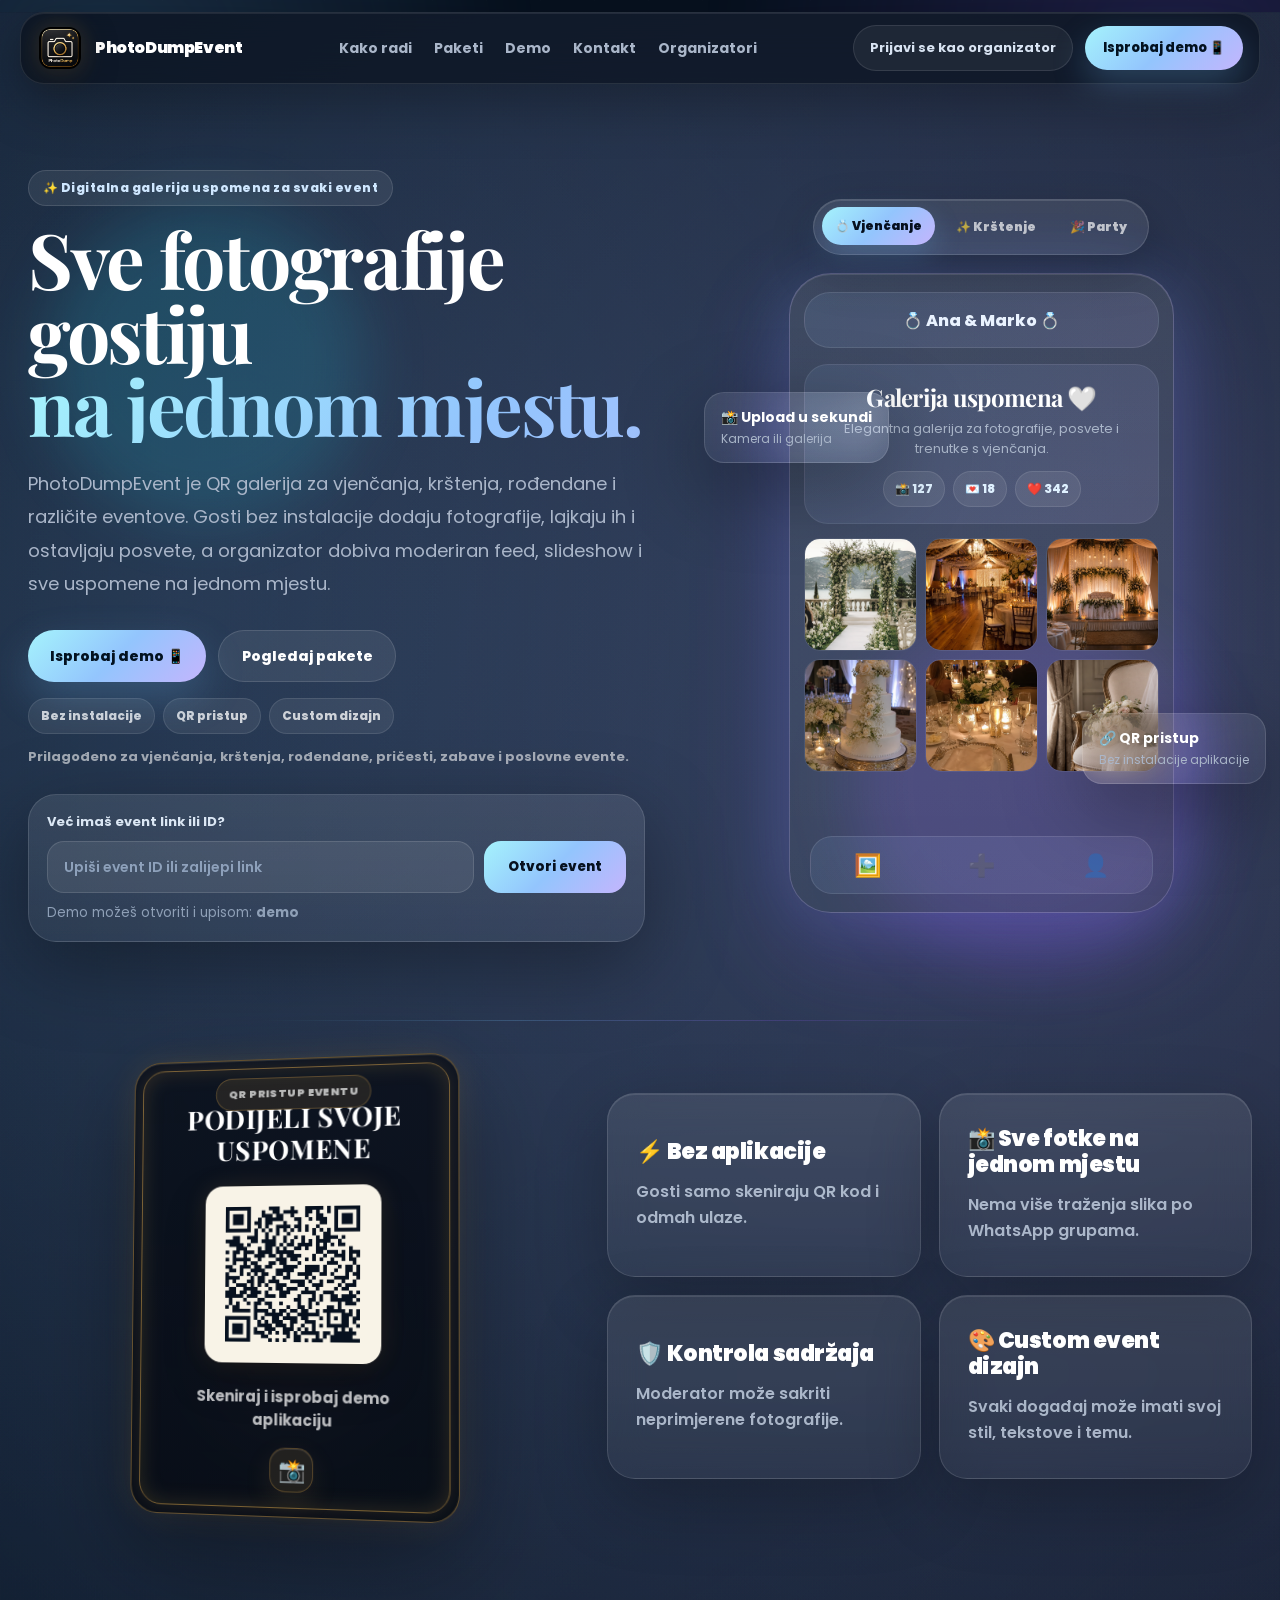
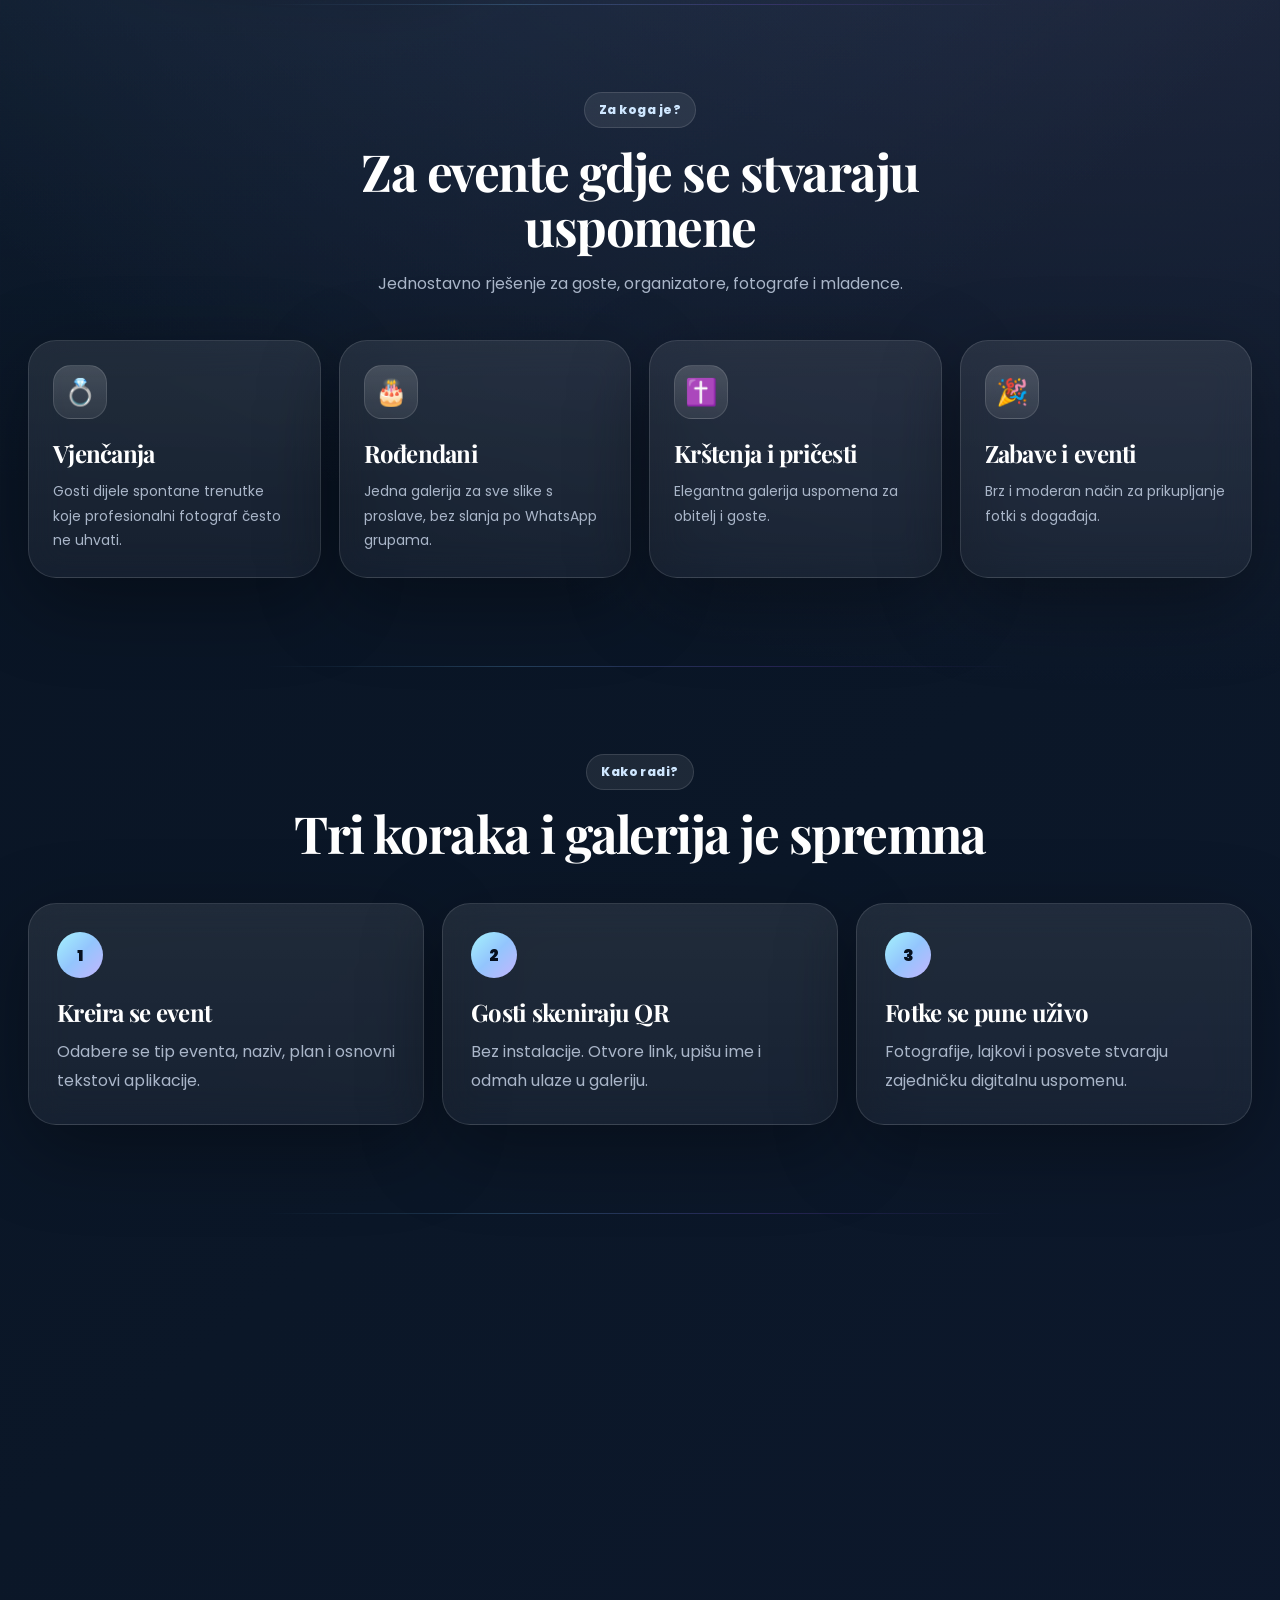
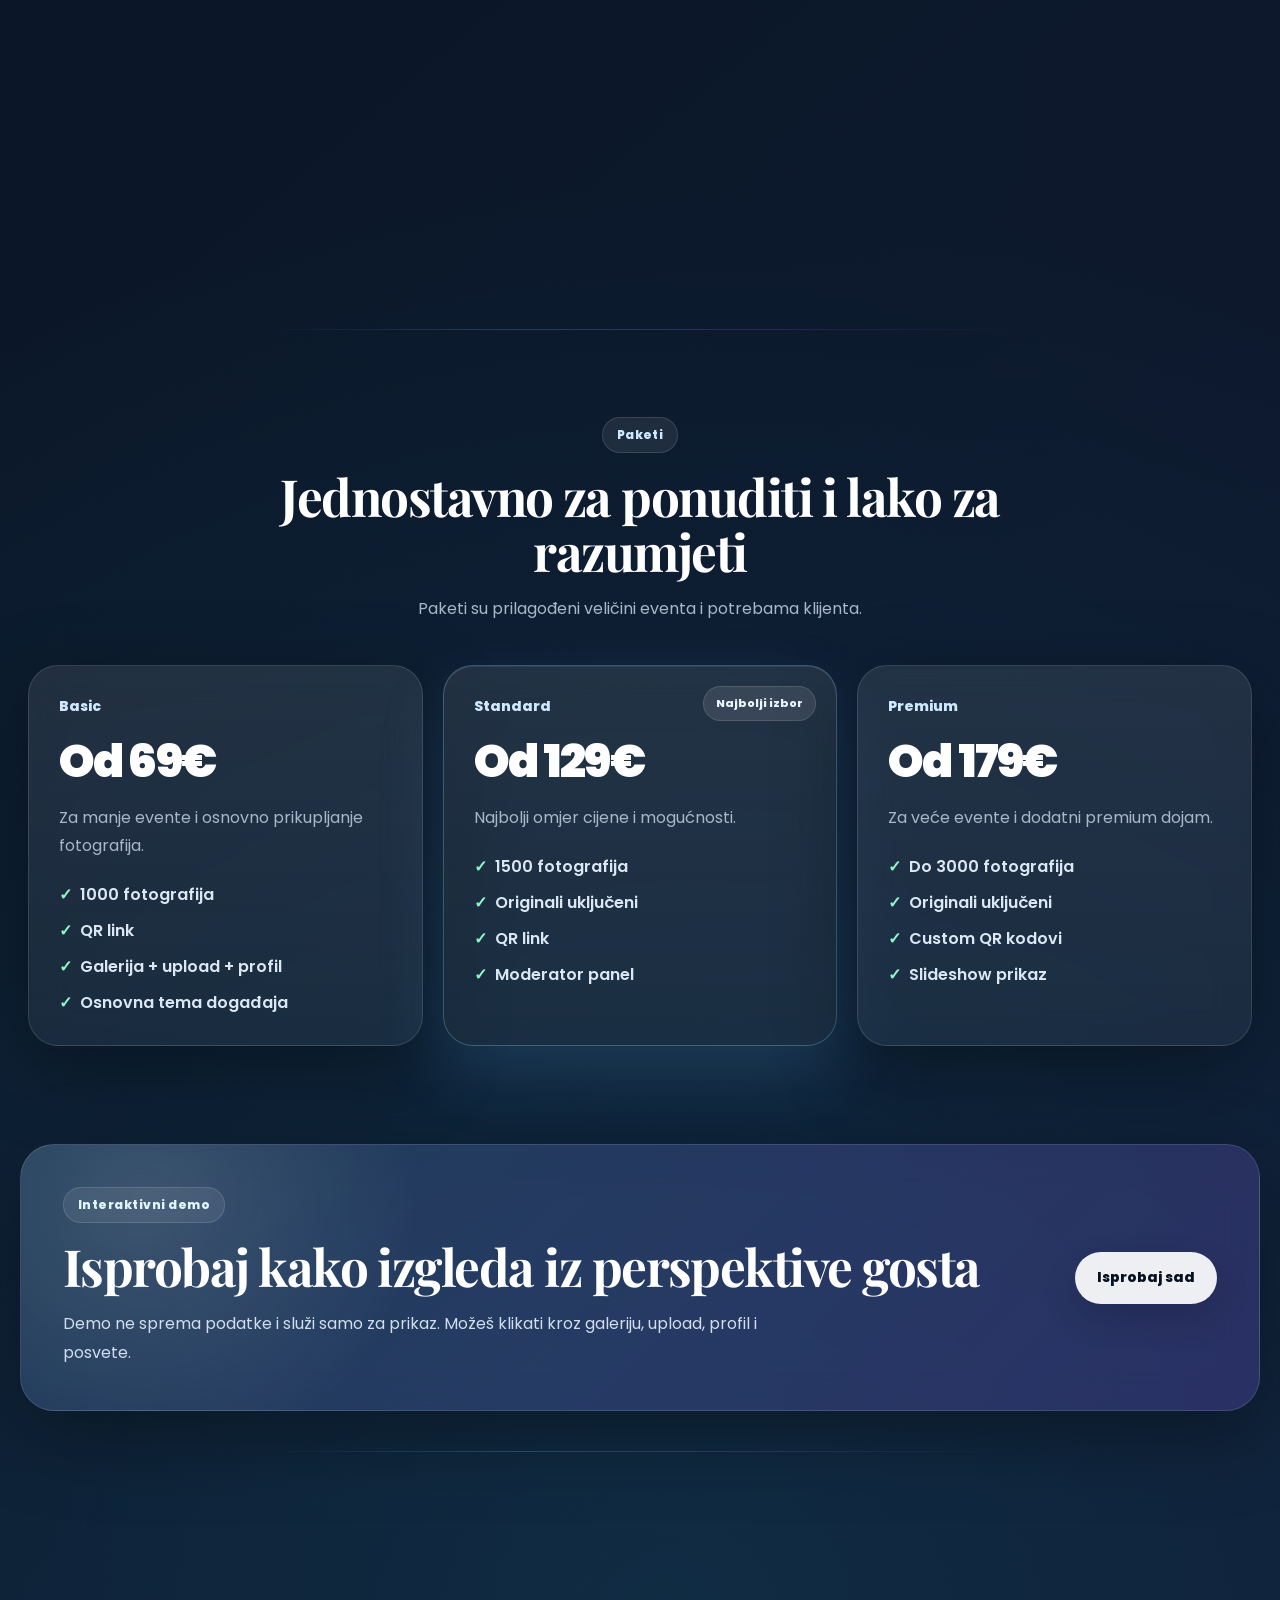
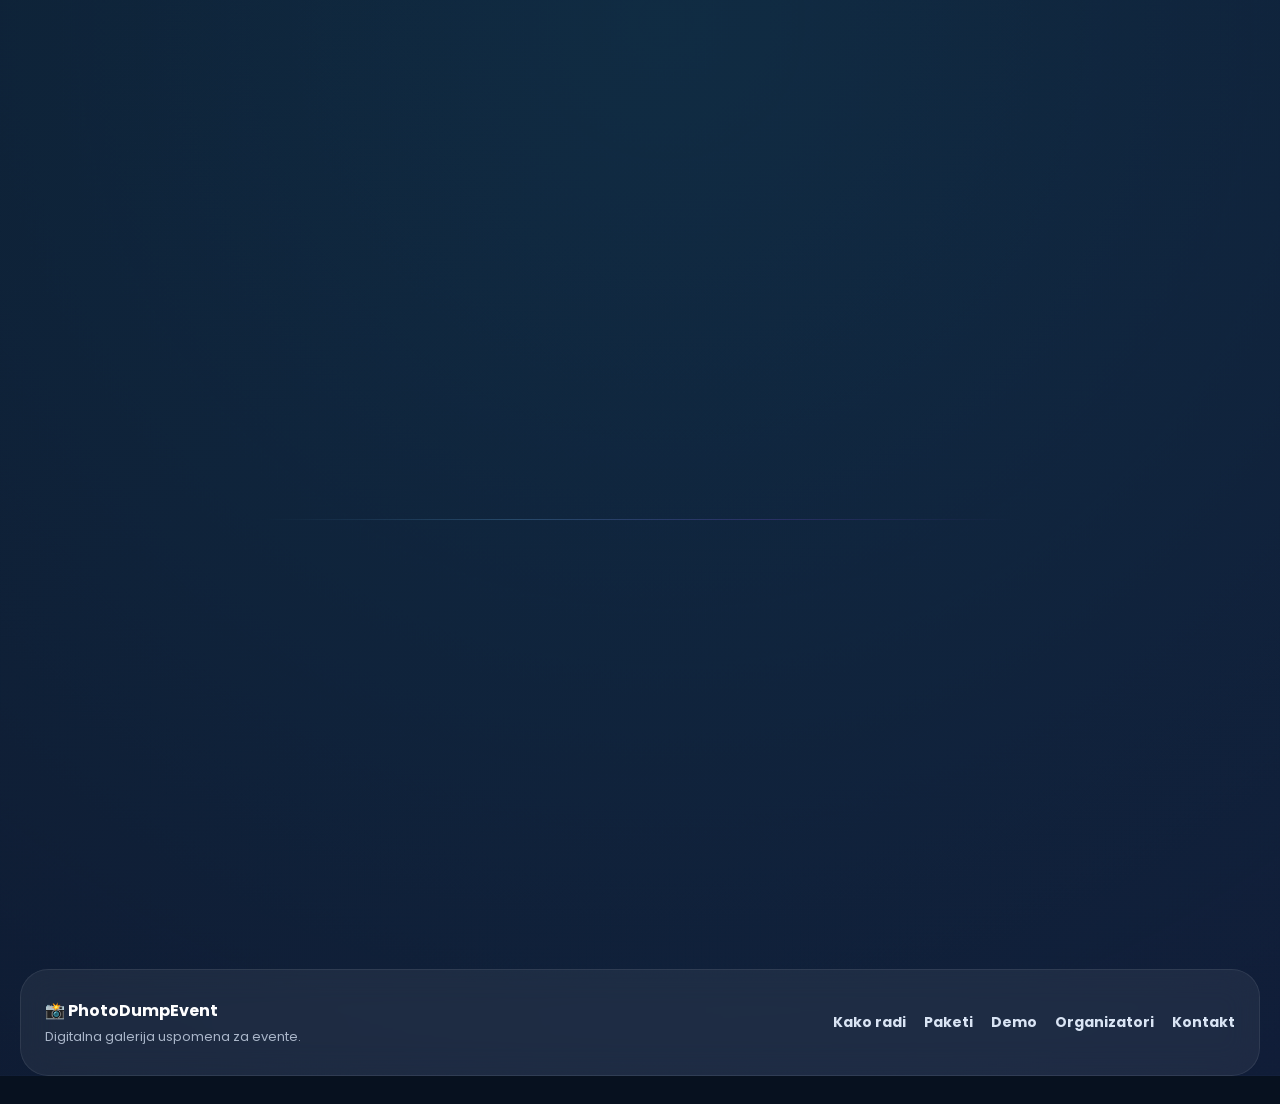
==== commit 1da3e069: "Add files via upload" ====
--- a/index.html
+++ b/index.html
@@ -688,9 +688,9 @@
   });
 </script>
 <script>
-  // ==============================
-  // PREMIUM SCROLL REVEAL
-  // ==============================
+  
+  
+  
   const revealTargets = [
     ".section-head",
     ".feature-card",
@@ -725,9 +725,9 @@
     revealObserver.observe(el);
   });
 
-  // ==============================
-  // HERO MOUSE PARALLAX
-  // ==============================
+  
+  
+  
   const hero = document.querySelector(".hero");
   const phone = document.querySelector(".main-phone");
   const floatCards = document.querySelectorAll(".floating-card");
@@ -758,9 +758,9 @@
     });
   }
 
-  // ==============================
-  // TINY COUNTER ANIMATION IN HERO MOCKUP
-  // ==============================
+  
+  
+  
   function animateNumber(el, target, duration = 1100) {
     if (!el) return;
 
--- a/index.css
+++ b/index.css
@@ -81,9 +81,7 @@
   z-index:1;
 }
 
-/* =========================
-   GLOBAL GLASS
-========================= */
+
 
 .feature-card,
 .step-card,
@@ -102,9 +100,6 @@
   -webkit-backdrop-filter:blur(var(--glass-blur));
 }
 
-/* =========================
-   HEADER
-========================= */
 
 .site-header{
   position:sticky;
@@ -344,9 +339,7 @@
   margin-top:16px;
 }
 
-/* =========================
-   BUTTONS
-========================= */
+
 
 .btn{
   display:inline-flex;
@@ -392,9 +385,7 @@
   width:100%;
 }
 
-/* =========================
-   HERO
-========================= */
+
 
 .hero{
   position:relative;
@@ -486,9 +477,7 @@
   margin-top:30px;
 }
 
-/* =========================
-   EVENT JUMP
-========================= */
+
 
 .event-jump{
   max-width:620px;
@@ -546,9 +535,7 @@
   color:var(--muted-2);
 }
 
-/* =========================
-   PHONE MOCKUP
-========================= */
+
 
 .hero-phone-wrap{
   position:relative;
@@ -685,9 +672,6 @@
   bottom:18%;
 }
 
-/* =========================
-   SECTIONS
-========================= */
 
 .section{
   width:min(var(--max), calc(100% - 36px));
@@ -719,9 +703,7 @@
   line-height:1.85;
 }
 
-/* =========================
-   CARDS / GRIDS
-========================= */
+
 
 .cards-grid{
   display:grid;
@@ -762,9 +744,7 @@
   font-size:14px;
 }
 
-/* =========================
-   HOW
-========================= */
+
 
 .steps{
   display:grid;
@@ -801,9 +781,7 @@
   line-height:1.8;
 }
 
-/* =========================
-   PREVIEW
-========================= */
+
 
 .preview-section{
   display:grid;
@@ -890,9 +868,7 @@
   border-radius:14px;
 }
 
-/* =========================
-   PRICING
-========================= */
+
 
 .pricing-grid{
   display:grid;
@@ -967,9 +943,7 @@
   margin-right:8px;
 }
 
-/* =========================
-   CTA
-========================= */
+
 
 .demo-cta{
   width:min(var(--max), calc(100% - 36px));
@@ -998,9 +972,7 @@
   max-width:720px;
 }
 
-/* =========================
-   FAQ
-========================= */
+
 
 .faq-grid{
   max-width:1050px;
@@ -1026,9 +998,7 @@
   line-height:1.8;
 }
 
-/* =========================
-   CONTACT
-========================= */
+
 
 .contact{
   padding-top:40px;
@@ -1051,9 +1021,7 @@
   flex-wrap:wrap;
 }
 
-/* =========================
-   FOOTER
-========================= */
+
 
 .footer{
   width:min(var(--max), calc(100% - 36px));
@@ -1089,9 +1057,7 @@
   font-weight:700;
 }
 
-/* =========================
-   RESPONSIVE
-========================= */
+
 
 @media (max-width:1100px){
   .hero{
@@ -1271,12 +1237,7 @@
     width:100%;
   }
 }
-/* =====================================================
-   PREMIUM MOTION / LIQUID GLASS ANIMATIONS
-   dodati NA KRAJ index.css
-===================================================== */
-
-/* smooth render */
+
 body{
   position:relative;
 }
@@ -1313,7 +1274,6 @@
   opacity:.45;
 }
 
-/* subtle page entrance */
 .site-header{
   animation:slideDownGlass .75s cubic-bezier(.2,.8,.2,1) both;
 }
@@ -1330,7 +1290,7 @@
   animation:softPop .85s cubic-bezier(.2,.8,.2,1) .28s both;
 }
 
-/* liquid edge glow */
+
 .phone-card,
 .feature-card,
 .step-card,
@@ -1385,7 +1345,7 @@
   animation:glassSweep 1.35s ease forwards;
 }
 
-/* hover premium depth */
+
 .feature-card,
 .step-card,
 .price-card,
@@ -1413,7 +1373,7 @@
     inset 0 1px 0 rgba(255,255,255,.12);
 }
 
-/* buttons: tiny premium pulse */
+
 .btn.primary,
 .header-cta,
 .event-jump button{
@@ -1449,7 +1409,7 @@
   animation:buttonShine .85s ease forwards;
 }
 
-/* phone float */
+
 .main-phone{
   animation:phoneFloat 5.8s ease-in-out infinite;
   transform-style:preserve-3d;
@@ -1477,7 +1437,6 @@
   animation-delay:.7s;
 }
 
-/* floating micro cards */
 .floating-card{
   animation:microFloat 4.8s ease-in-out infinite;
 }
@@ -1486,7 +1445,6 @@
   animation-delay:1.1s;
 }
 
-/* scroll reveal */
 .reveal{
   opacity:0;
   transform:translateY(28px) scale(.985);
@@ -1503,7 +1461,7 @@
   filter:blur(0);
 }
 
-/* stagger cards inside grids */
+
 .cards-grid .reveal:nth-child(2),
 .steps .reveal:nth-child(2),
 .pricing-grid .reveal:nth-child(2),
@@ -1523,7 +1481,6 @@
   transition-delay:.24s;
 }
 
-/* animated premium divider glow between sections */
 .section{
   position:relative;
 }
@@ -1548,24 +1505,21 @@
   opacity:.9;
 }
 
-/* pricing featured breathing glow */
 .price-card.featured{
   animation:featuredGlow 4.4s ease-in-out infinite;
 }
 
-/* small animated gradient text helper */
 .hero h1 span,
 .price{
   background-size:180% 180%;
   animation:gradientShift 7s ease infinite;
 }
 
-/* mobile menu smoother if hamburger exists */
 .mobile-menu.open{
   animation:menuPop .28s cubic-bezier(.2,.8,.2,1) both;
 }
 
-/* KEYFRAMES */
+
 @keyframes ambientDrift{
   0%{
     transform:translate3d(-2%, -1%, 0) rotate(0deg) scale(1);
@@ -1702,7 +1656,6 @@
   }
 }
 
-/* respect accessibility */
 @media (prefers-reduced-motion: reduce){
   *,
   *::before,
@@ -1719,7 +1672,6 @@
   }
 }
 
-/* mobile performance: manje efekata */
 @media(max-width:720px){
   body::after{
     opacity:.22;
@@ -1858,12 +1810,7 @@
   font-size:13px;
   font-weight:700;
 }
-/* =====================================================
-   FINAL HERO / MOBILE / THEME POLISH
-   staviti NA KRAJ index.css
-===================================================== */
-
-/* theme-aware background */
+
 body.mock-theme-wedding{
   background:
     radial-gradient(circle at 16% 10%, rgba(116,192,252,.15), transparent 28%),
@@ -1888,7 +1835,7 @@
     linear-gradient(140deg,#0b0714 0%,#141126 45%,#21113b 100%);
 }
 
-/* logo fallback / alignment */
+
 .logo{
   display:flex;
   align-items:center;
@@ -1897,7 +1844,6 @@
   white-space:nowrap;
 }
 
-/* proof row under CTA */
 .hero-proof-row{
   display:flex;
   flex-wrap:wrap;
@@ -1932,7 +1878,7 @@
   line-height:1.7;
 }
 
-/* theme switcher desktop */
+
 .theme-switcher{
   top:10px;
   width:max-content;
@@ -1943,7 +1889,6 @@
   white-space:nowrap;
 }
 
-/* phone theme colors */
 .phone-card.theme-wedding{
   border-color:rgba(196,181,253,.22);
 }
@@ -1982,7 +1927,6 @@
   transform:scale(.94);
 }
 
-/* better event input card */
 .event-jump{
   isolation:isolate;
 }
@@ -2001,7 +1945,7 @@
   filter:saturate(1.08);
 }
 
-/* more selling clarity */
+
 .feature-card,
 .step-card,
 .price-card,
@@ -2009,7 +1953,7 @@
   min-height:100%;
 }
 
-/* fix mobile hero stacking */
+
 @media(max-width:860px){
   body{
     overflow-x:hidden;
@@ -2192,7 +2136,7 @@
   }
 }
 
-/* very small phones */
+
 @media(max-width:420px){
   .site-header{
     width:calc(100% - 14px);
@@ -2283,14 +2227,7 @@
     grid-template-columns:1fr;
   }
 }
-/* =====================================================
-   FINAL PRODUCTION POLISH — HEADER / HERO / THEMES
-   staviti SKROZ NA KRAJ index.css
-===================================================== */
-
-/* =========================
-   HEADER FIX
-========================= */
+
 
 .site-header{
   position:sticky;
@@ -2340,7 +2277,7 @@
   line-height:1;
 }
 
-/* logo nema više dupli glass obrub */
+
 .logo-icon{
   width:46px !important;
   height:46px !important;
@@ -2373,9 +2310,7 @@
     drop-shadow(0 0 10px rgba(245,185,80,.18));
 }
 
-/* =========================
-   HERO LAYOUT DESKTOP
-========================= */
+
 
 .hero{
   width:min(var(--max), calc(100% - 36px));
@@ -2453,9 +2388,7 @@
   line-height:1.65;
 }
 
-/* =========================
-   EVENT INPUT
-========================= */
+
 
 .event-jump{
   max-width:620px;
@@ -2490,9 +2423,7 @@
   width:100%;
 }
 
-/* =========================
-   PHONE PREVIEW — DESKTOP
-========================= */
+
 
 .hero-phone-wrap{
   position:relative;
@@ -2514,7 +2445,7 @@
   margin:0 auto;
 }
 
-/* theme switcher više nije absolute */
+
 .theme-switcher{
   position:relative !important;
   top:auto !important;
@@ -2601,7 +2532,7 @@
     background .35s ease;
 }
 
-/* floating cards da ne prekrivaju ružno */
+
 .floating-card{
   pointer-events:none;
 }
@@ -2616,9 +2547,6 @@
   bottom:18%;
 }
 
-/* =========================
-   THEME COLORS
-========================= */
 
 body.mock-theme-wedding{
   --accent:#a5f3fc;
@@ -2721,9 +2649,7 @@
   filter:blur(5px);
 }
 
-/* =========================
-   VALUE STRIP
-========================= */
+
 
 .value-strip{
   display:grid;
@@ -2762,9 +2688,7 @@
   line-height:1.6;
 }
 
-/* =========================
-   TABLET
-========================= */
+
 
 @media(max-width:1100px){
   .hero{
@@ -2800,9 +2724,7 @@
   }
 }
 
-/* =========================
-   MOBILE
-========================= */
+
 
 @media(max-width:860px){
   .desktop-nav,
@@ -3042,9 +2964,7 @@
   }
 }
 
-/* =========================
-   SMALL MOBILE
-========================= */
+
 
 @media(max-width:420px){
   .hero{
@@ -3067,10 +2987,7 @@
     font-size:10px;
   }
 }
-/* =====================================================
-   MOBILE HERO CTA / PROOF CHIPS FIX
-   staviti SKROZ NA KRAJ index.css
-===================================================== */
+
 
 @media(max-width:860px){
 
@@ -3086,7 +3003,6 @@
     min-height:50px;
   }
 
-  /* Ovo su ona 3: Bez instalacije / QR pristup / Custom dizajn */
   .hero-proof-row{
     display:flex !important;
     flex-direction:row !important;
@@ -3136,10 +3052,7 @@
     font-size:10.5px;
   }
 }
-/* =====================================================
-   QR SHOWCASE SECTION
-   staviti SKROZ NA KRAJ index.css
-===================================================== */
+
 
 .qr-showcase{
   display:grid;
@@ -3400,7 +3313,7 @@
   }
 }
 
-/* TABLET */
+
 @media(max-width:1100px){
   .qr-showcase{
     grid-template-columns:1fr;
@@ -3421,7 +3334,7 @@
   }
 }
 
-/* MOBILE */
+
 @media(max-width:680px){
   .qr-showcase{
     padding-top:24px;
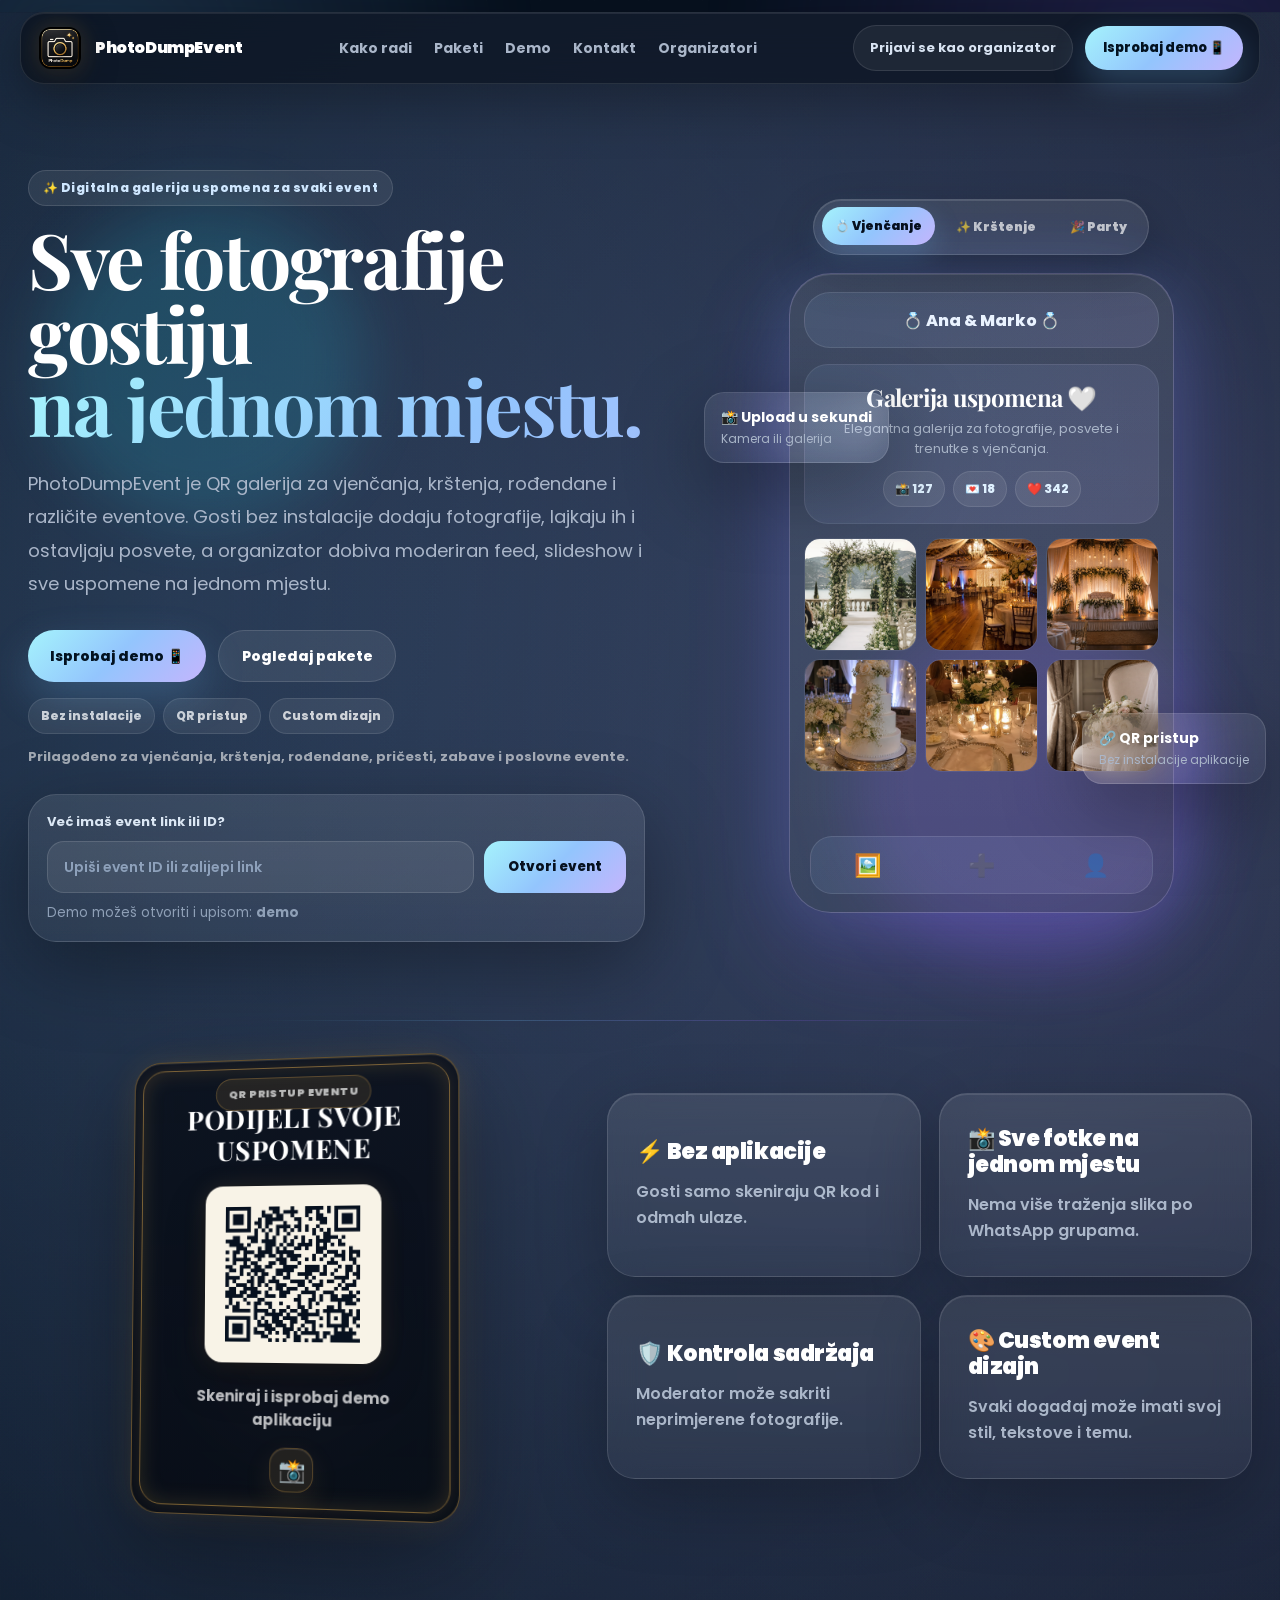
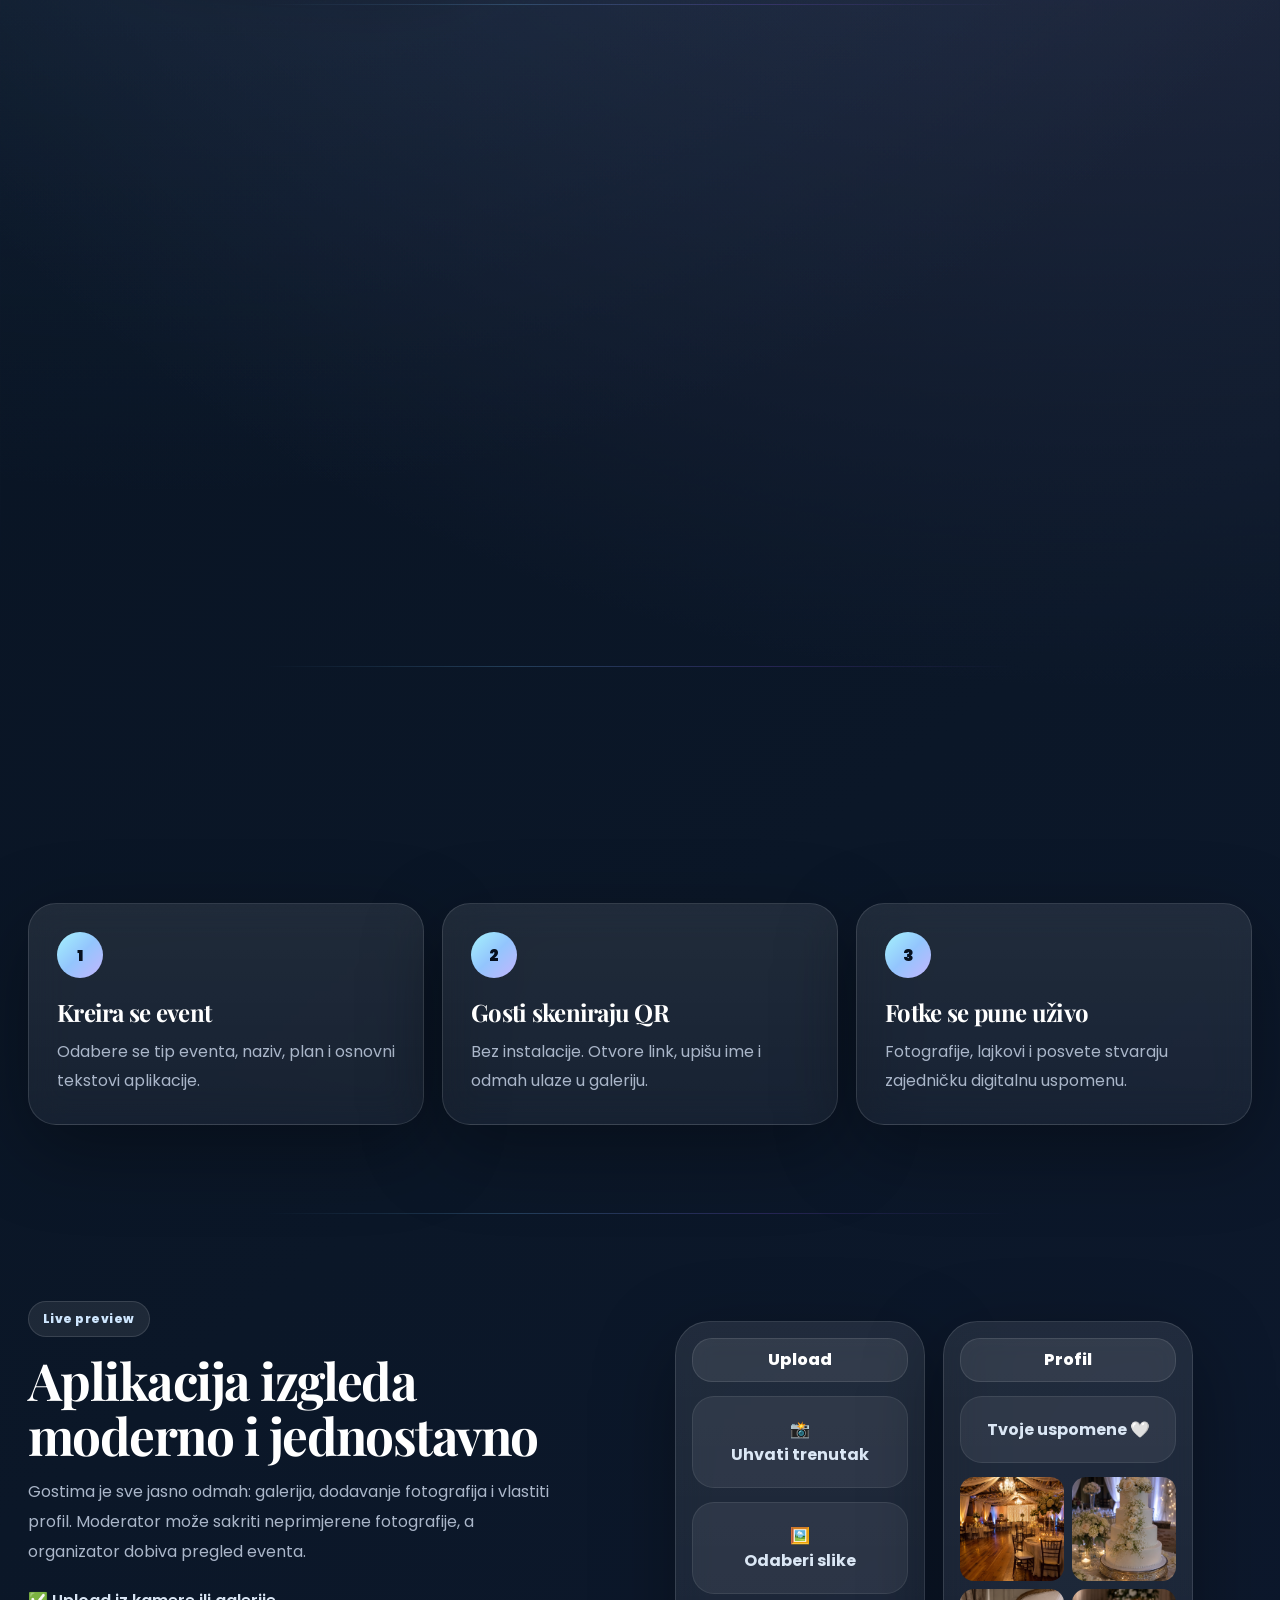
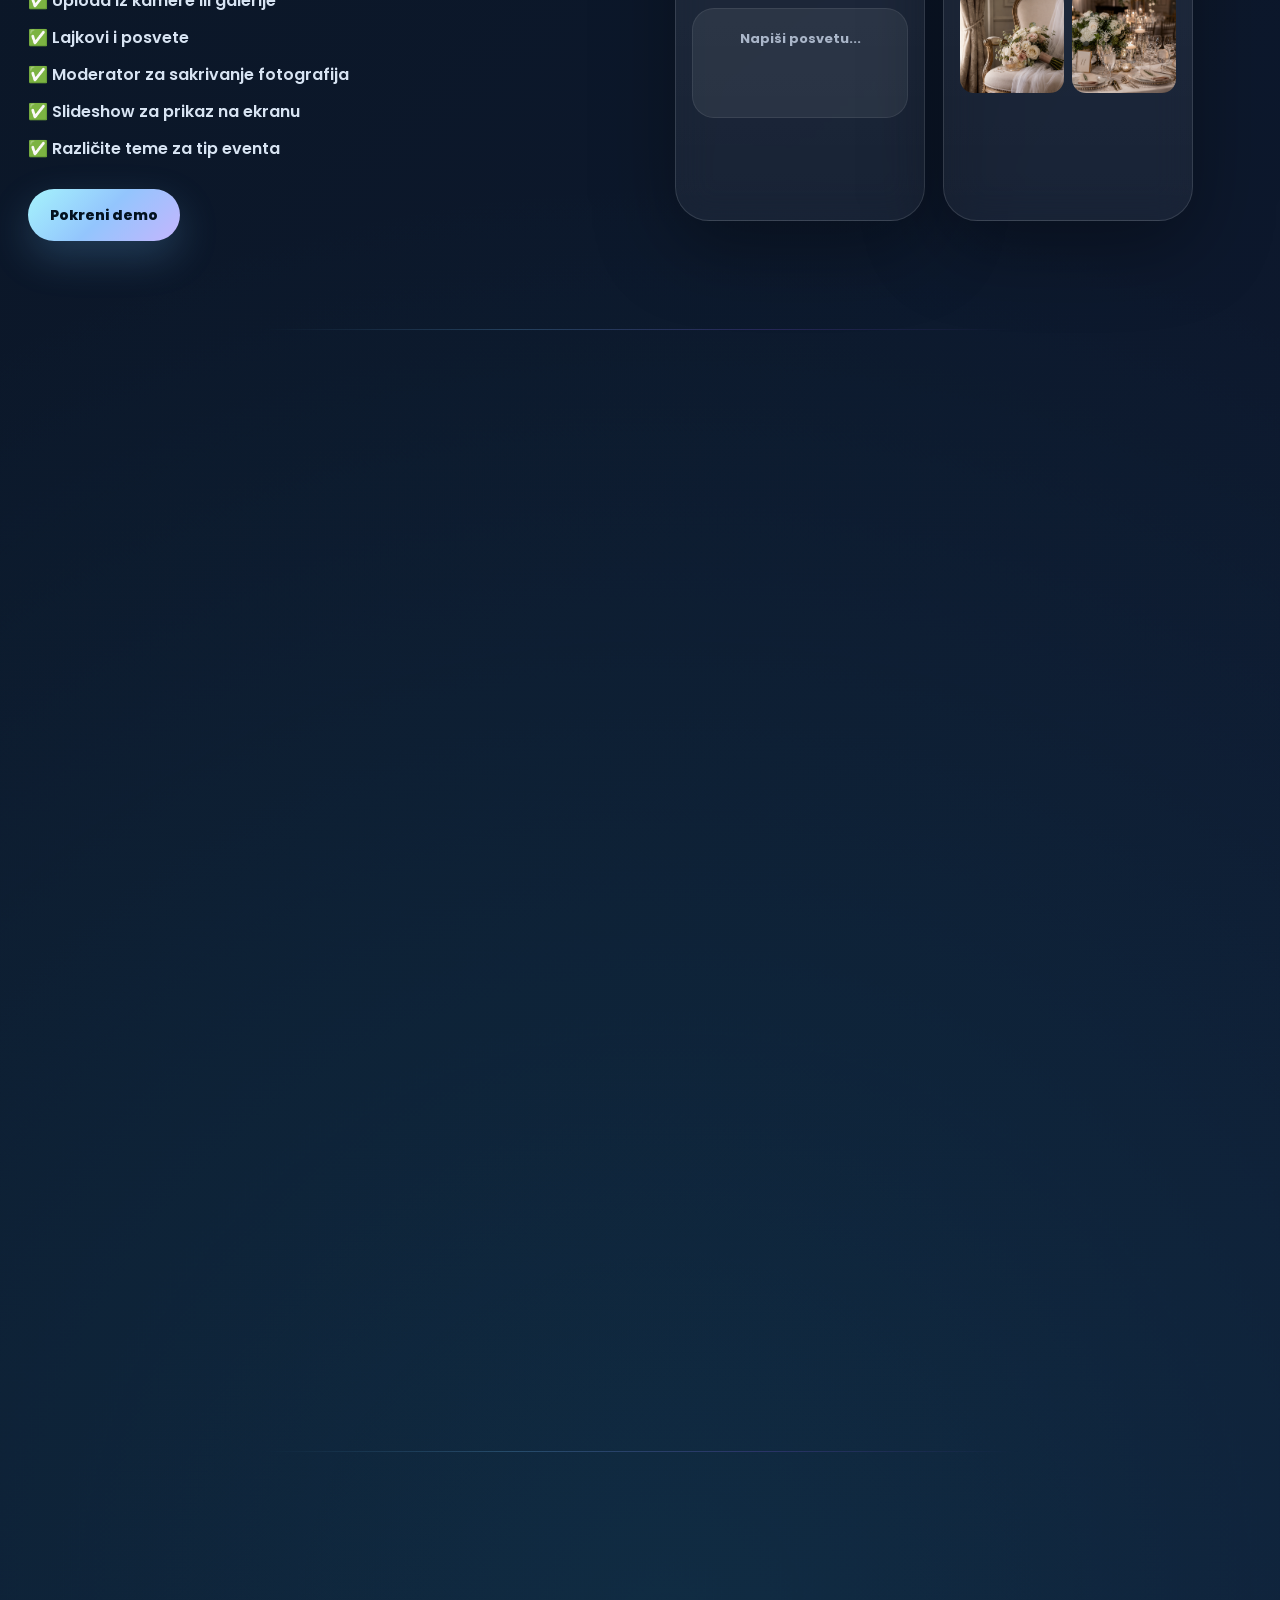
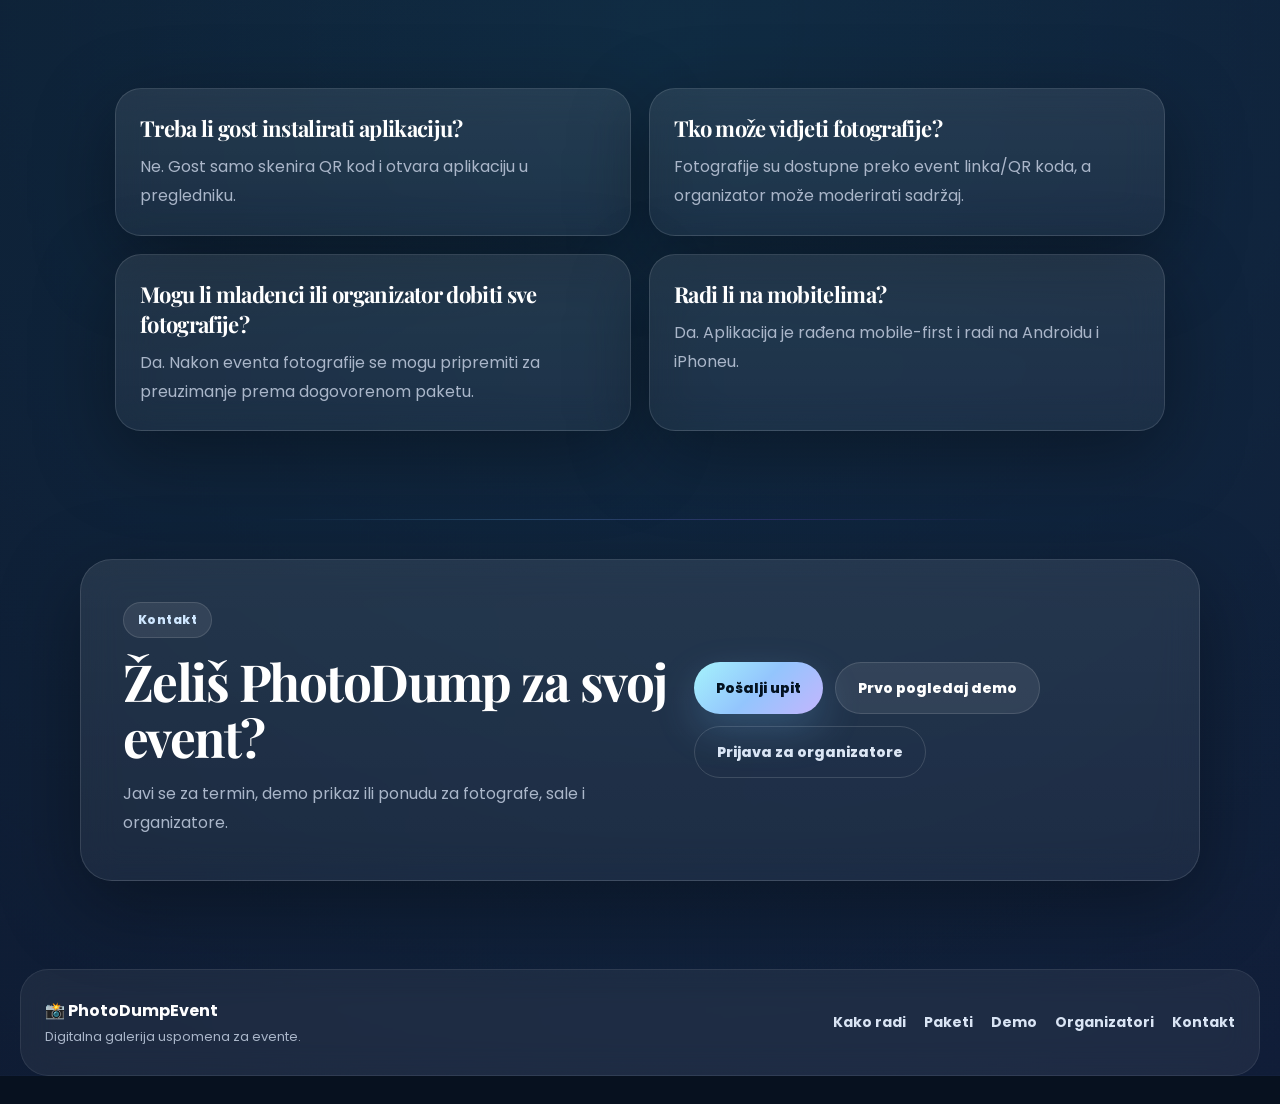
==== commit c611a8df: "Add files via upload" ====
--- a/index.html
+++ b/index.html
@@ -481,7 +481,7 @@
 
         <div class="price-card">
           <div class="price-name">Basic</div>
-          <div class="price">Od 69€</div>
+          <div class="price">Na upit</div>
           <p>Za manje evente i osnovno prikupljanje fotografija.</p>
 
           <ul>
@@ -495,7 +495,7 @@
         <div class="price-card featured">
           <div class="popular">Najbolji izbor</div>
           <div class="price-name">Standard</div>
-          <div class="price">Od 129€</div>
+          <div class="price">Na upit</div>
           <p>Najbolji omjer cijene i mogućnosti.</p>
 
           <ul>
@@ -508,7 +508,7 @@
 
         <div class="price-card">
           <div class="price-name">Premium</div>
-          <div class="price">Od 179€</div>
+          <div class="price">Na upit</div>
           <p>Za veće evente i dodatni premium dojam.</p>
 
           <ul>
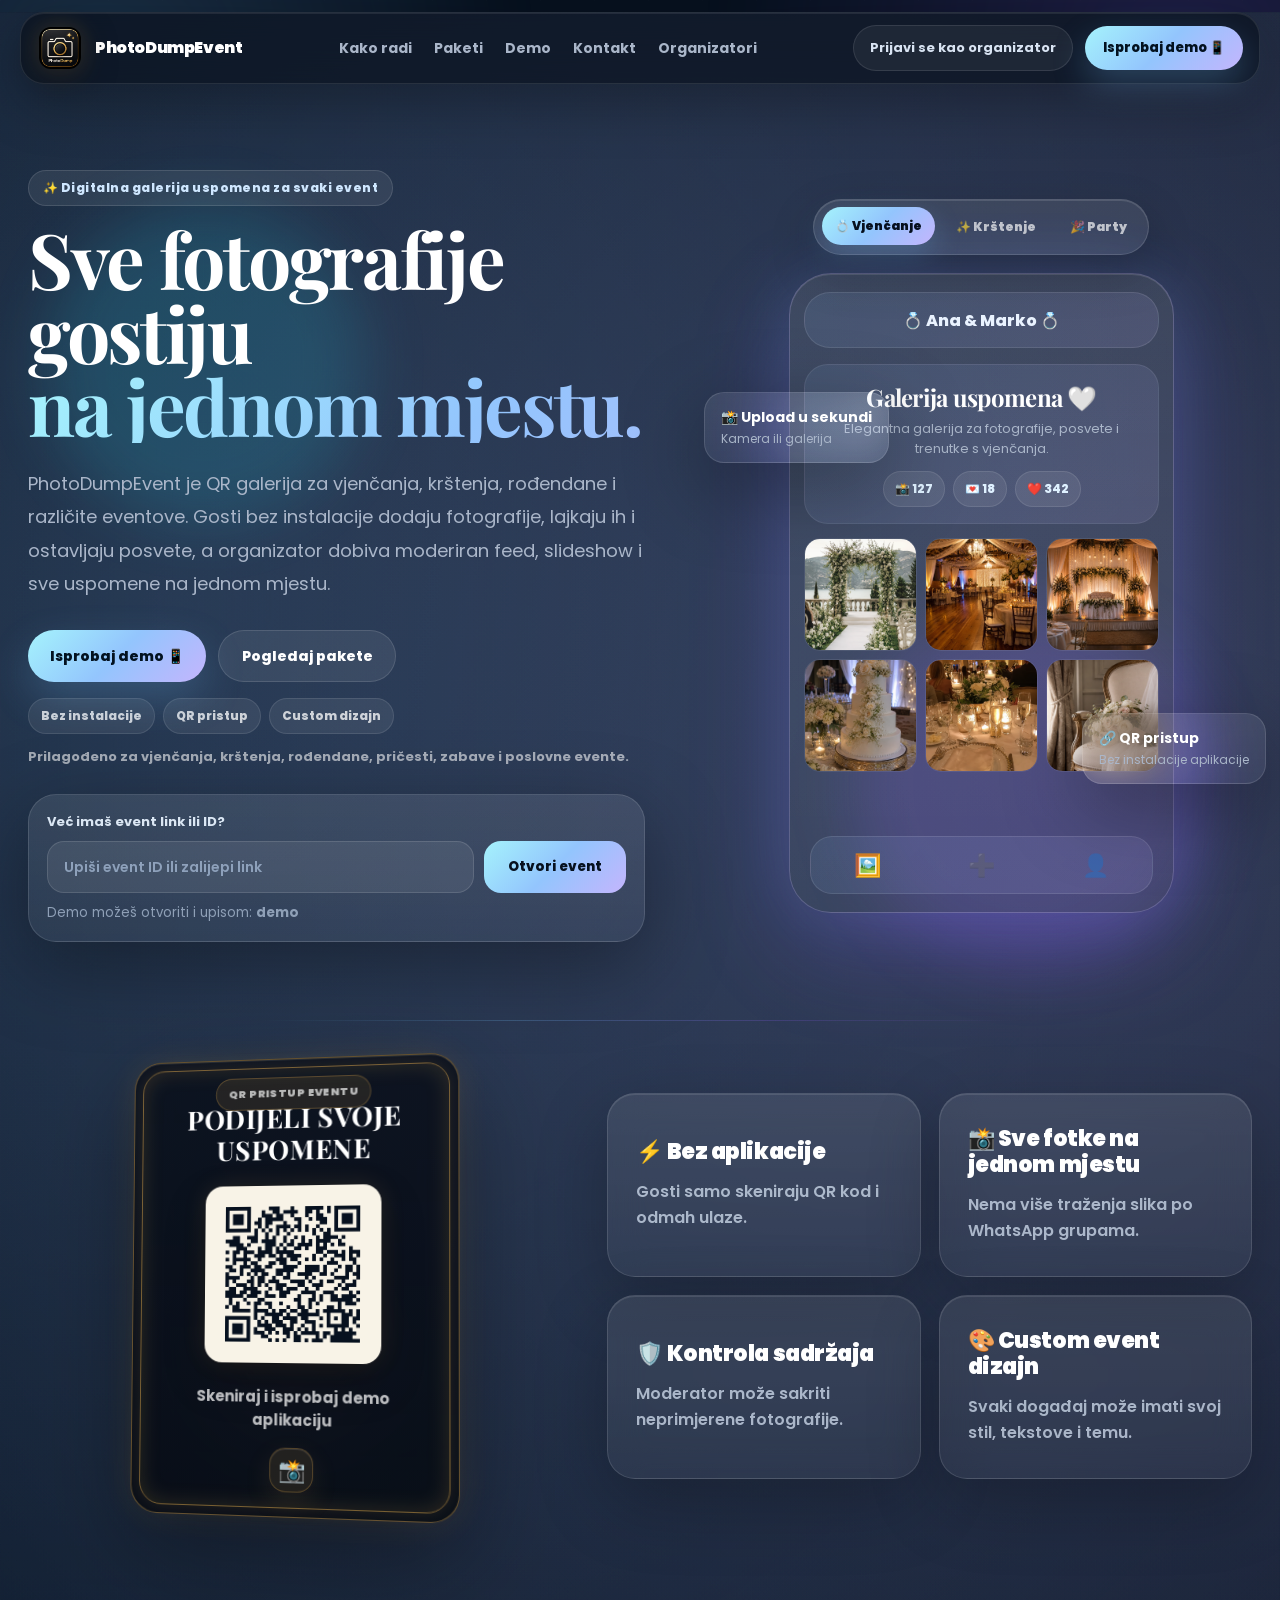
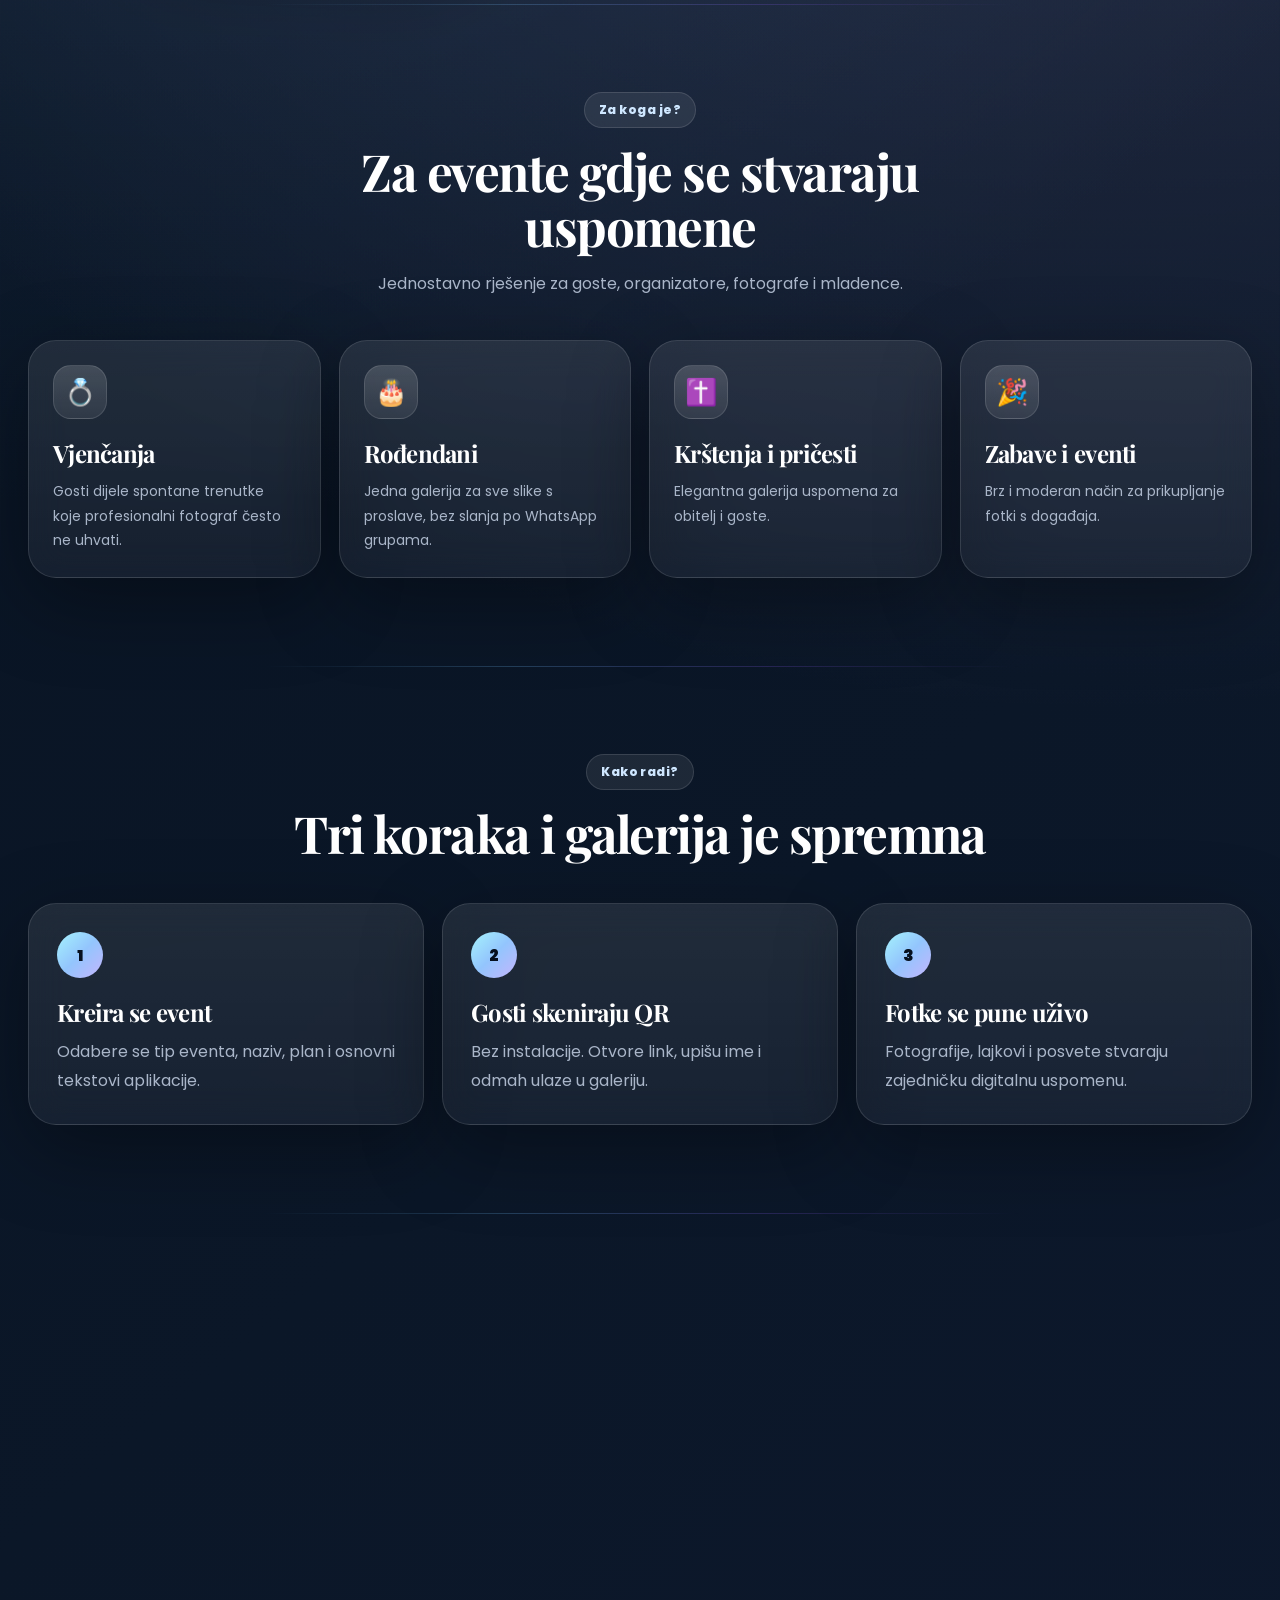
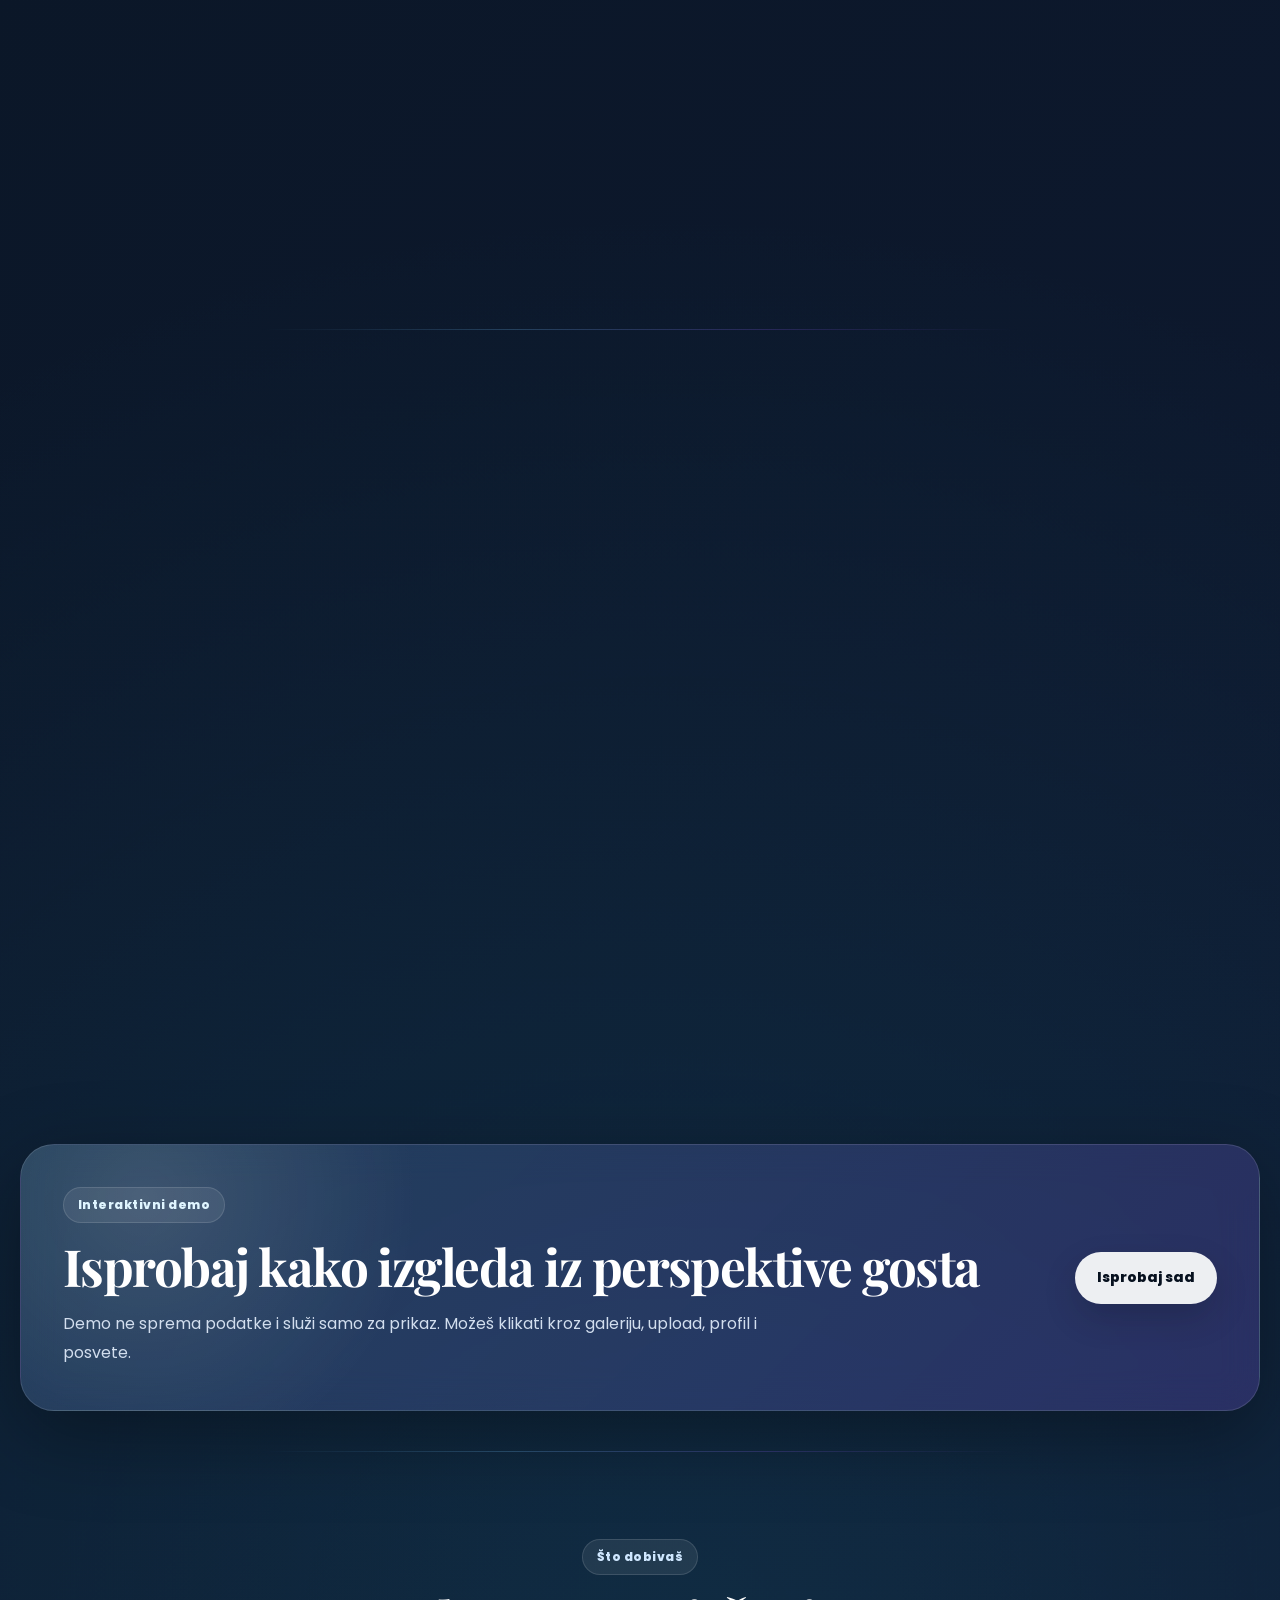
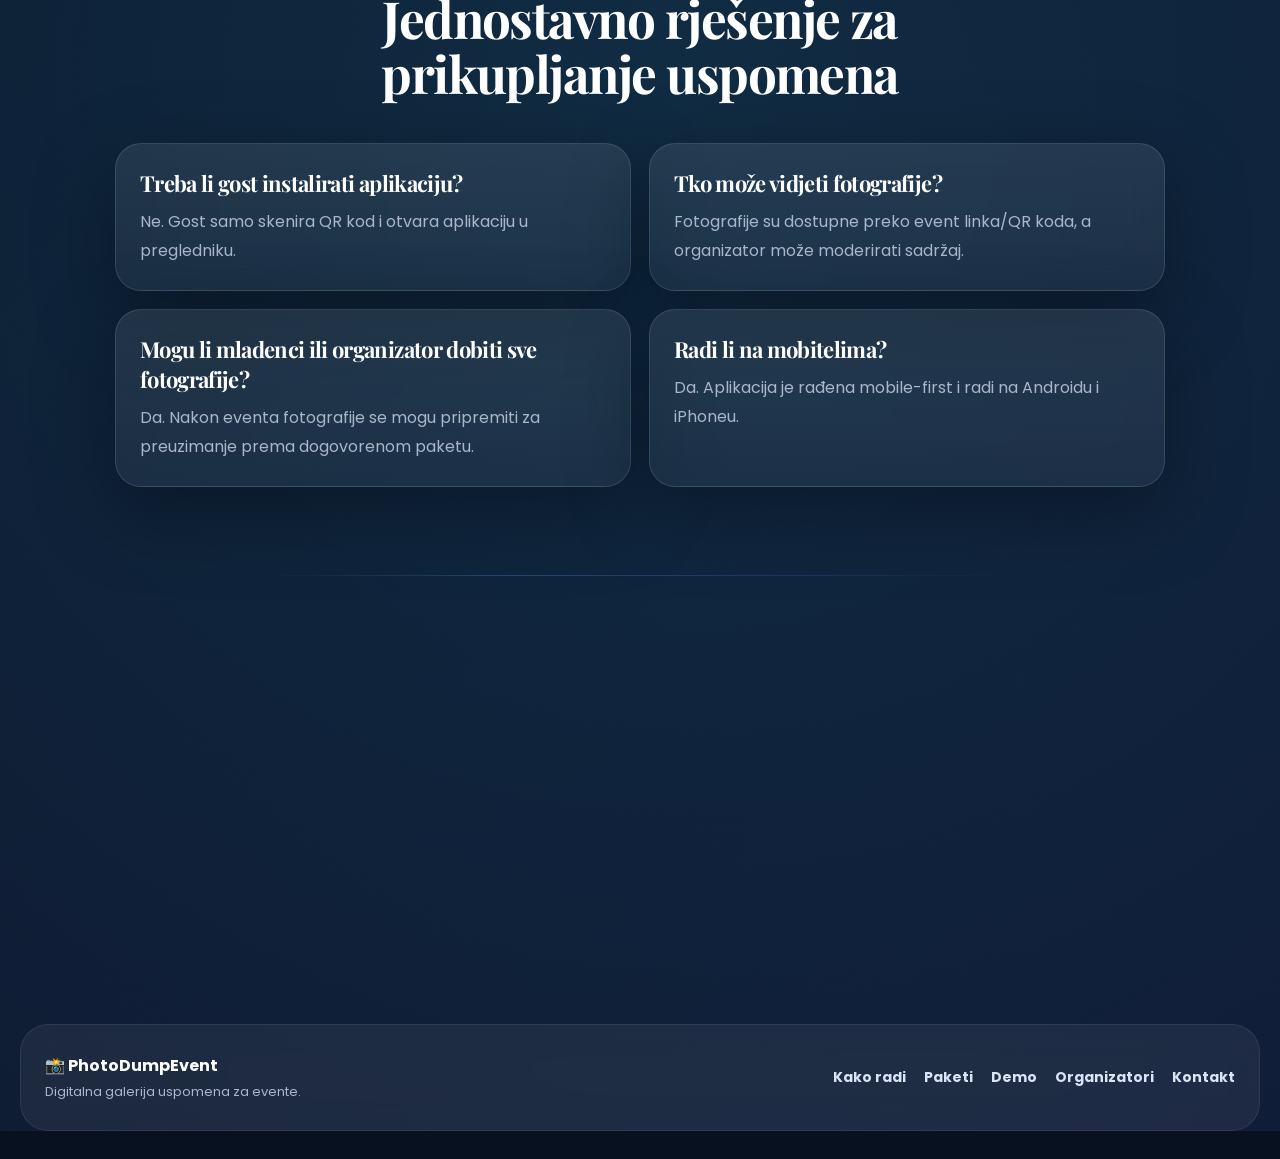
==== commit c3635f8d: "Add files via upload" ====
--- a/index.html
+++ b/index.html
@@ -546,8 +546,8 @@
     <section class="section faq">
 
       <div class="section-head">
-        <span>Pitanja</span>
-        <h2>Često postavljena pitanja</h2>
+        <span>Što dobivaš</span>
+        <h2>Jednostavno rješenje za prikupljanje uspomena</h2>
       </div>
 
       <div class="faq-grid">
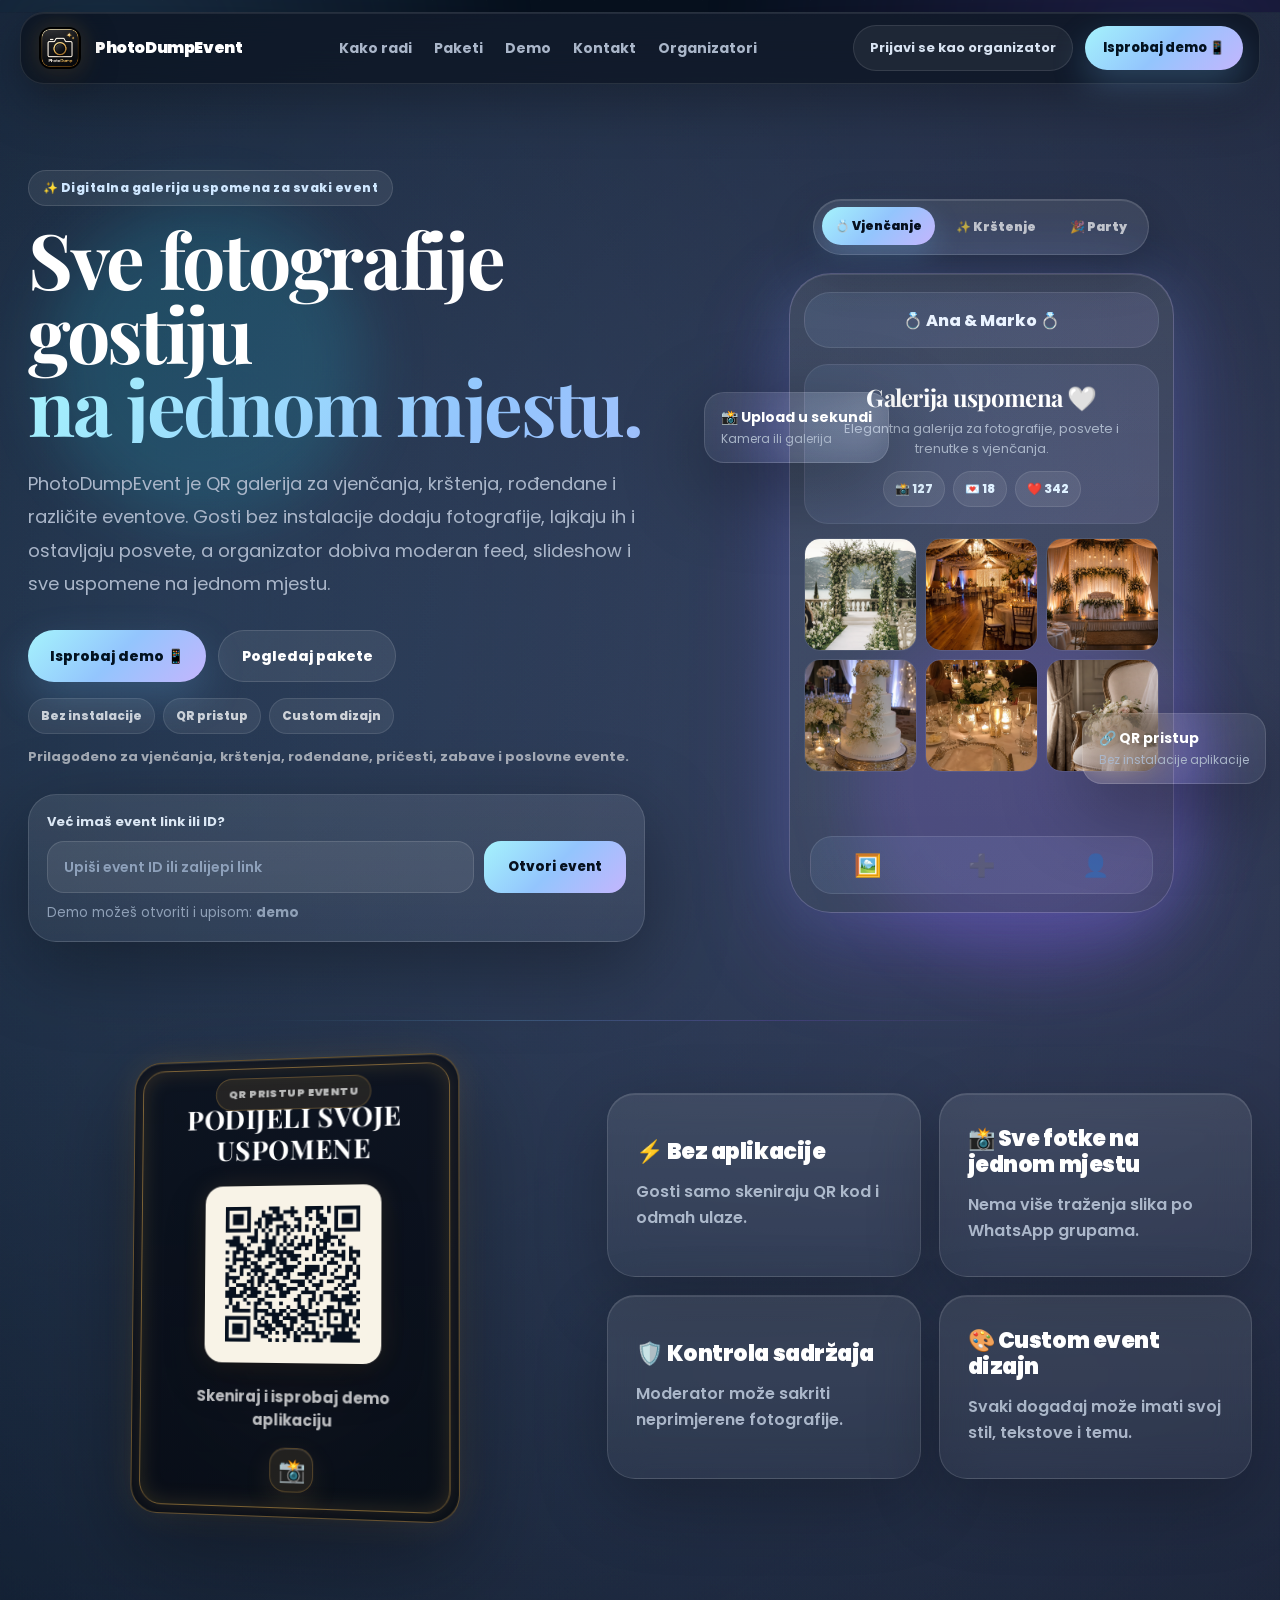
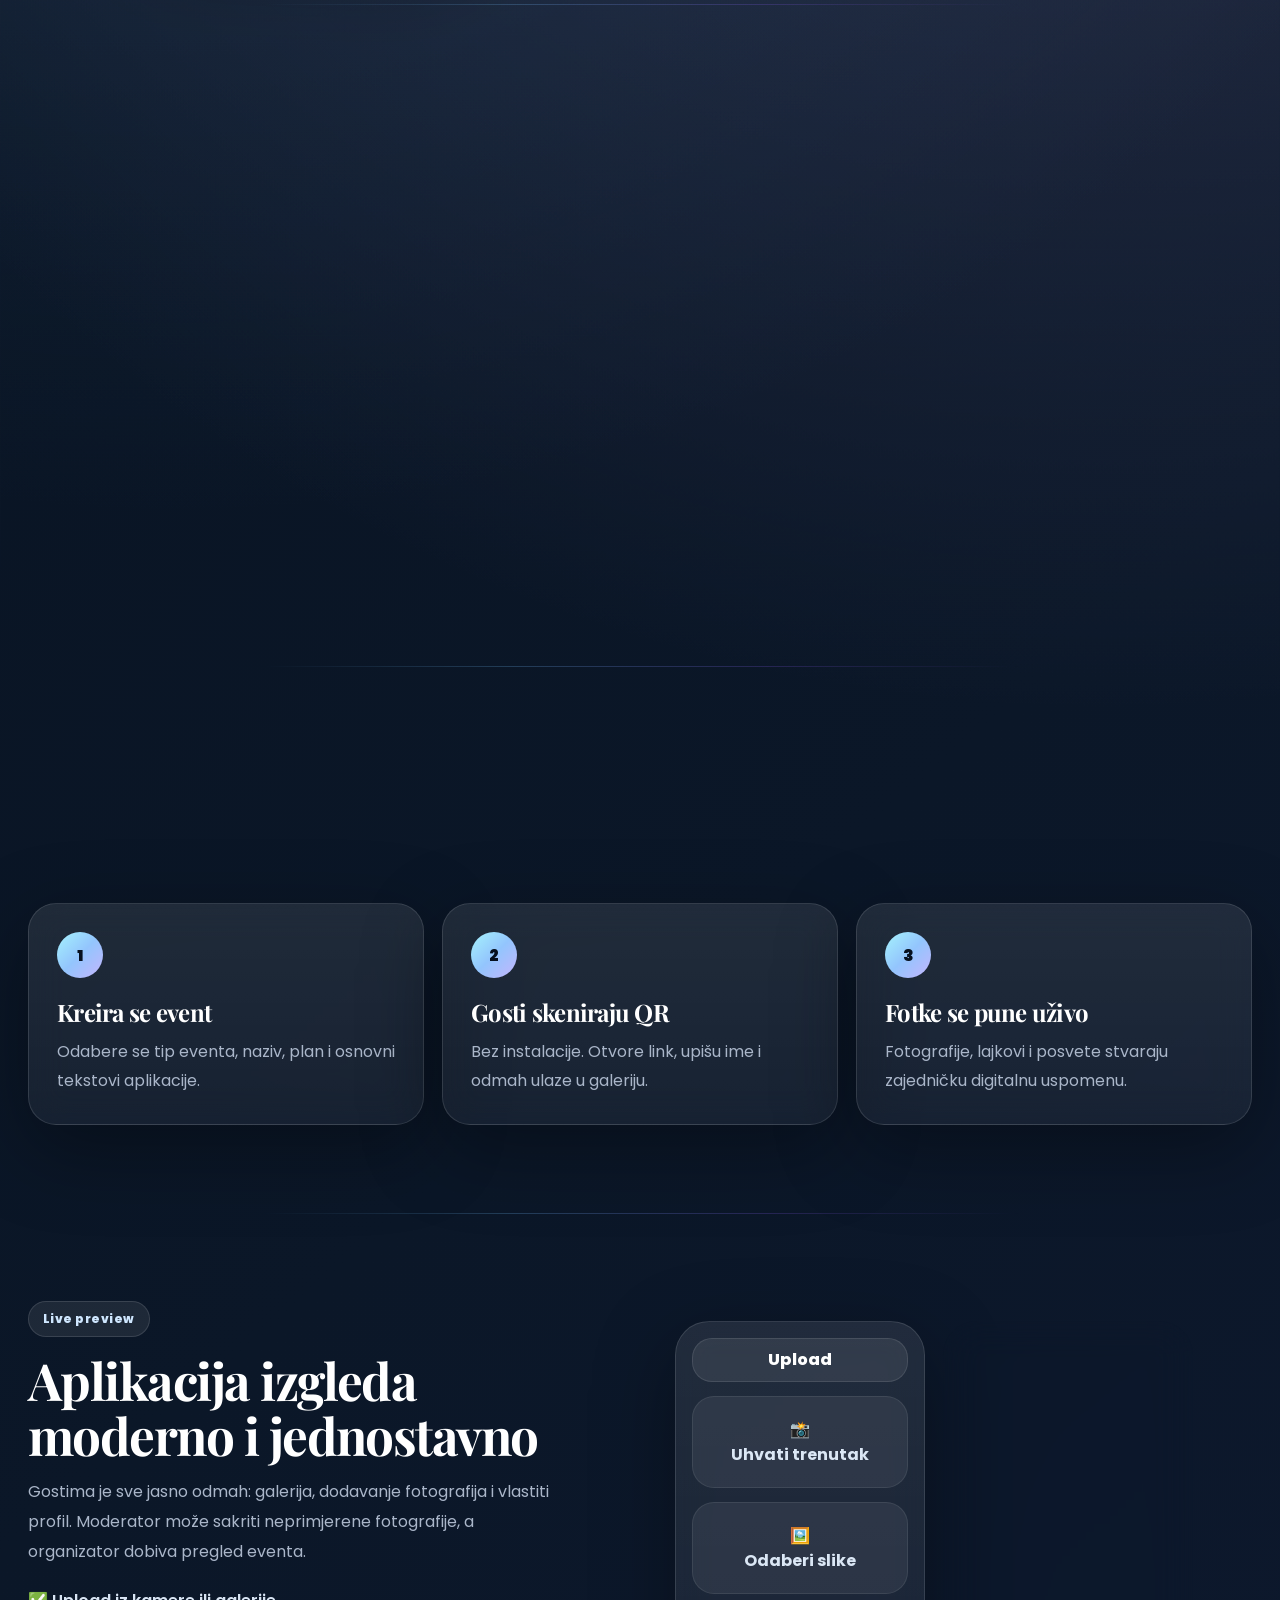
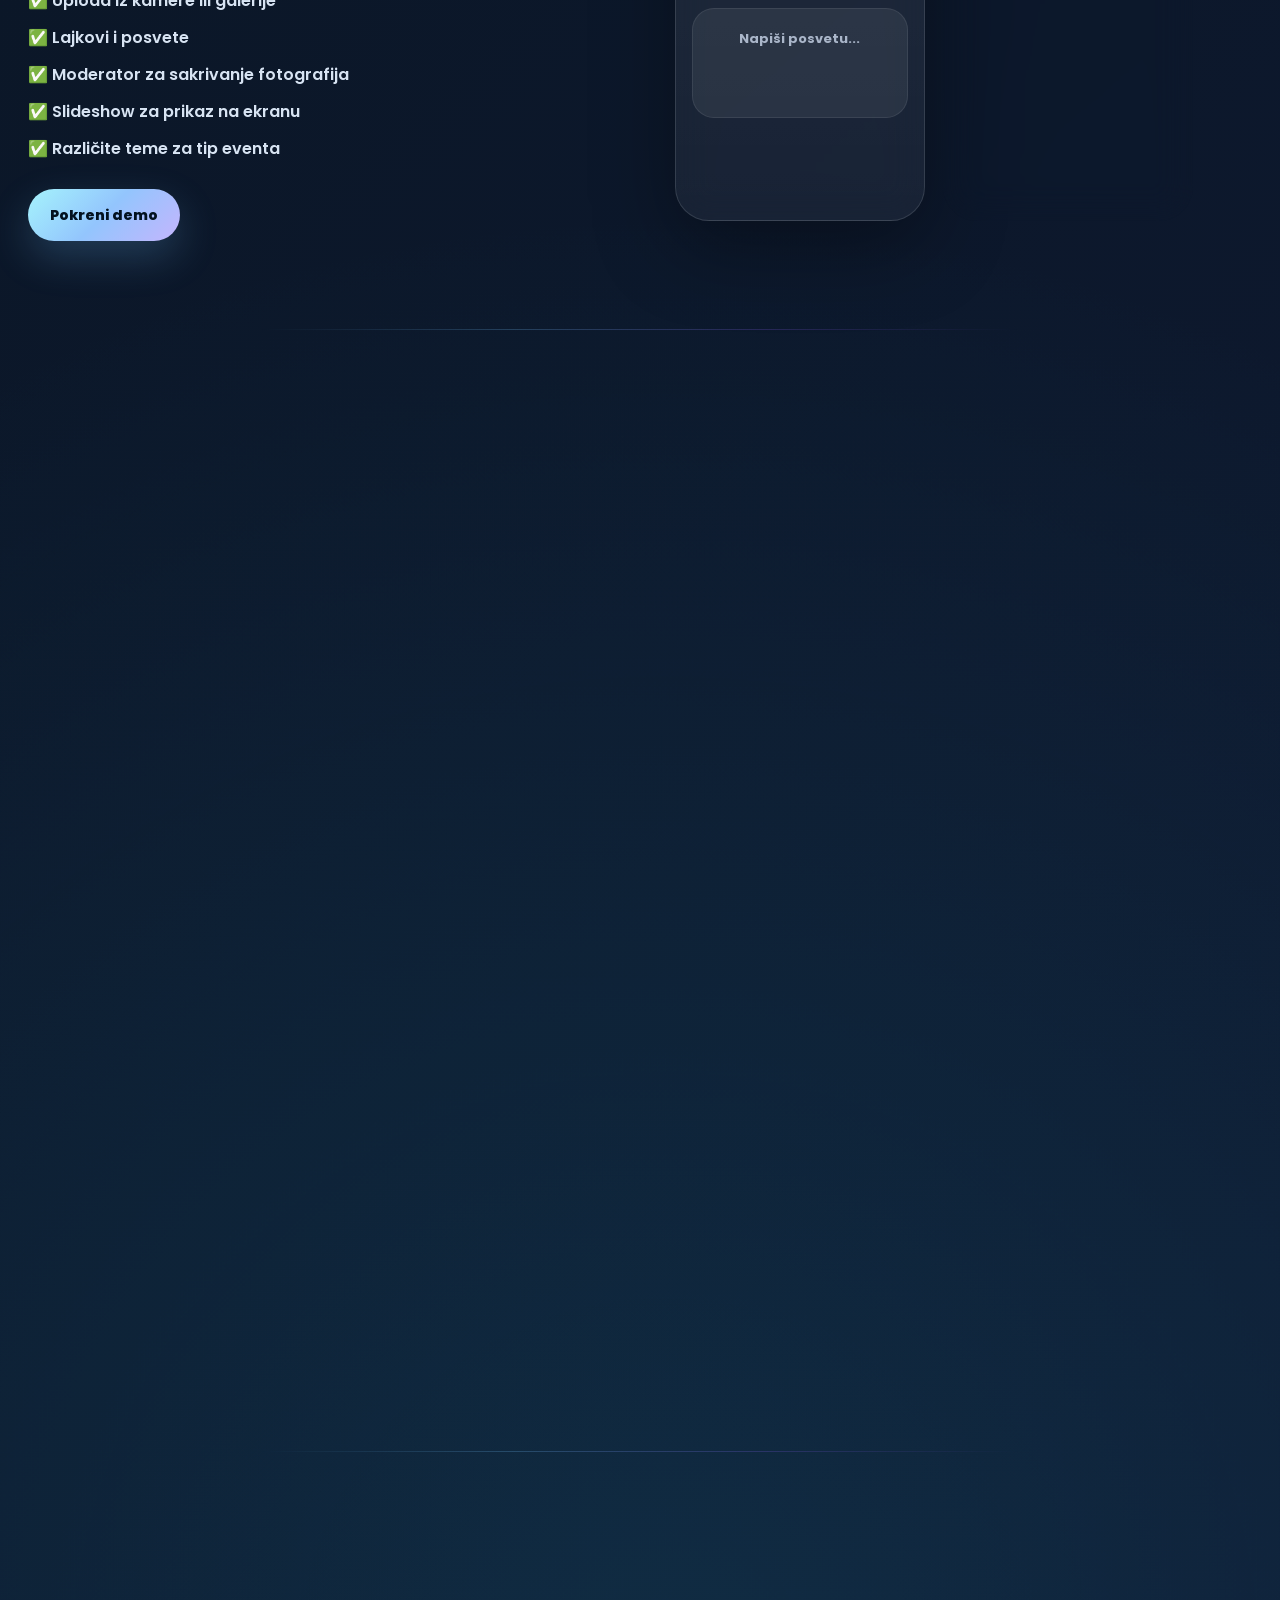
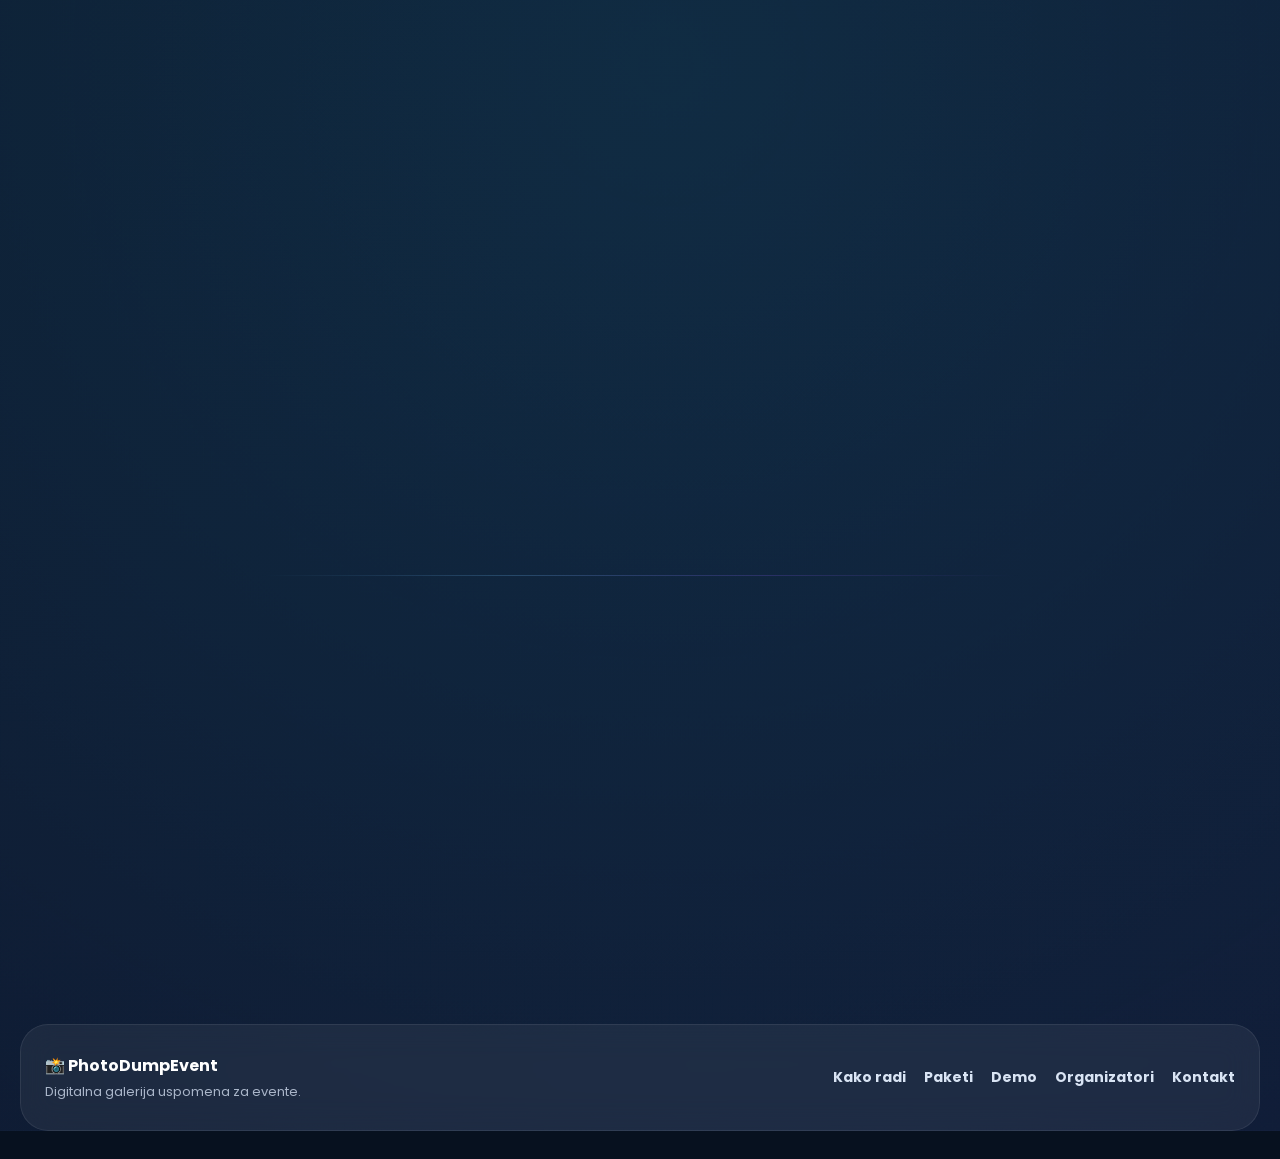
==== commit 39a001f5: "Add files via upload" ====
--- a/index.html
+++ b/index.html
@@ -179,7 +179,7 @@
 <p class="hero-text">
   PhotoDumpEvent je QR galerija za vjenčanja, krštenja, rođendane i različite eventove.
   Gosti bez instalacije dodaju fotografije, lajkaju ih i ostavljaju posvete,
-  a organizator dobiva moderiran feed, slideshow i sve uspomene na jednom mjestu.
+  a organizator dobiva moderan feed, slideshow i sve uspomene na jednom mjestu.
 </p>
 
 <div class="hero-actions">
@@ -559,7 +559,7 @@
 
 <div class="faq-item">
   <h3>Tko može vidjeti fotografije?</h3>
-  <p>Fotografije su dostupne preko event linka/QR koda, a organizator može moderirati sadržaj.</p>
+  <p>Fotografije su dostupne preko event linka/QR koda, a organizator može uređivati sadržaj.</p>
 </div>
 
 <div class="faq-item">
@@ -569,7 +569,7 @@
 
         <div class="faq-item">
           <h3>Radi li na mobitelima?</h3>
-          <p>Da. Aplikacija je rađena mobile-first i radi na Androidu i iPhoneu.</p>
+          <p>Da. Aplikacija je rađena za mobitel i radi na Androidu i iPhoneu.</p>
         </div>
 
       </div>
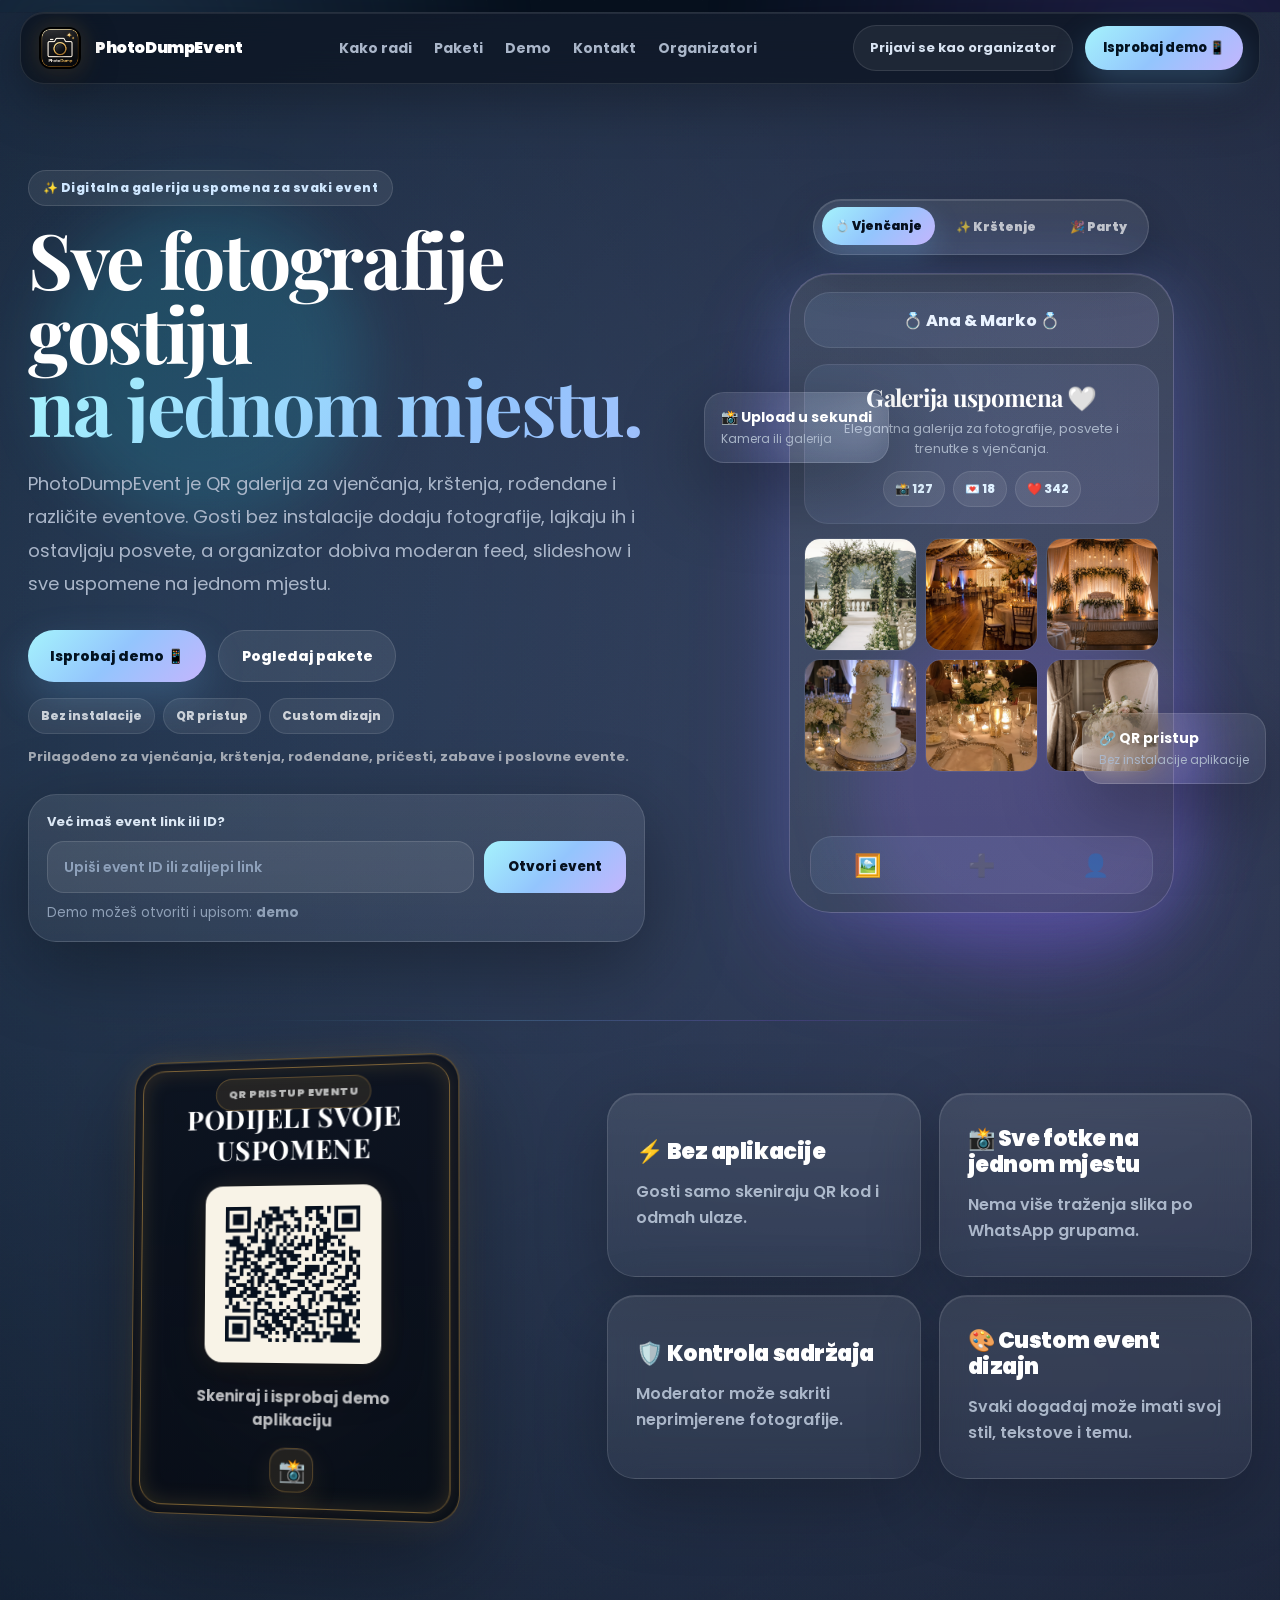
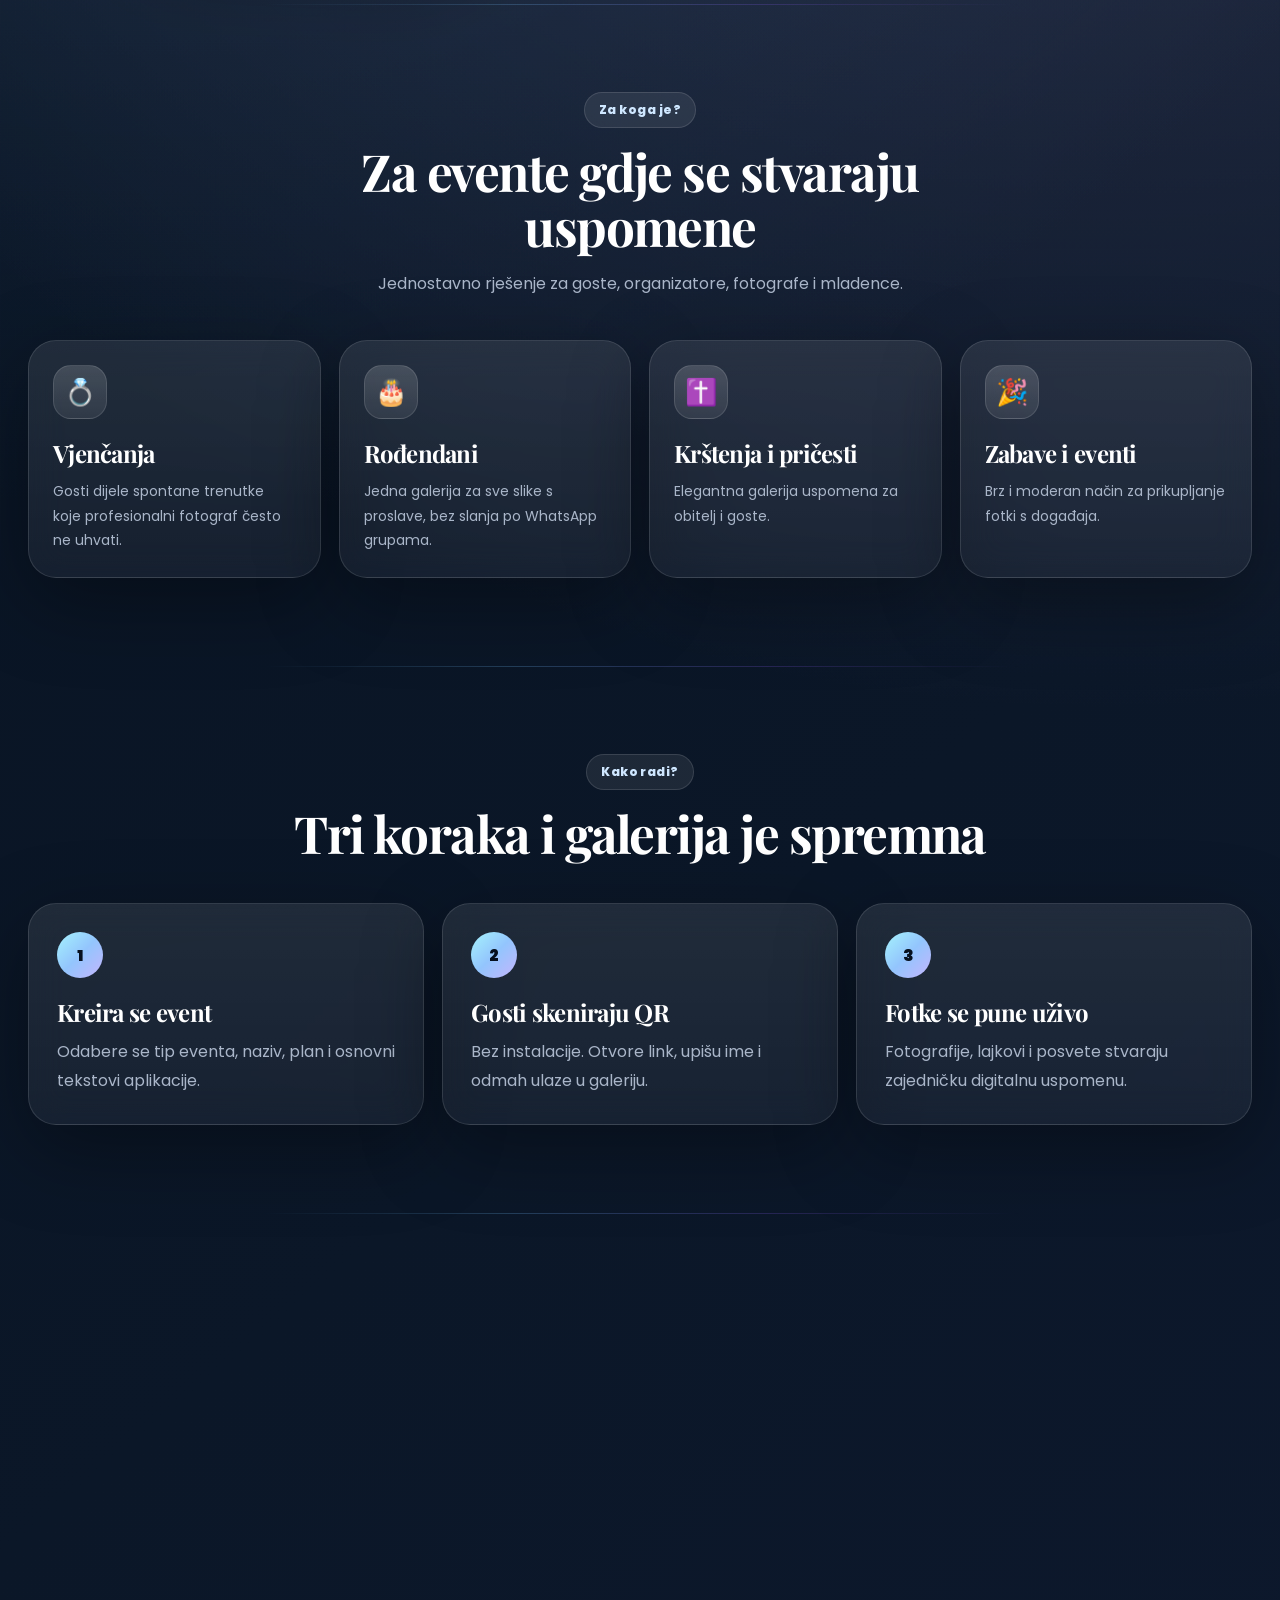
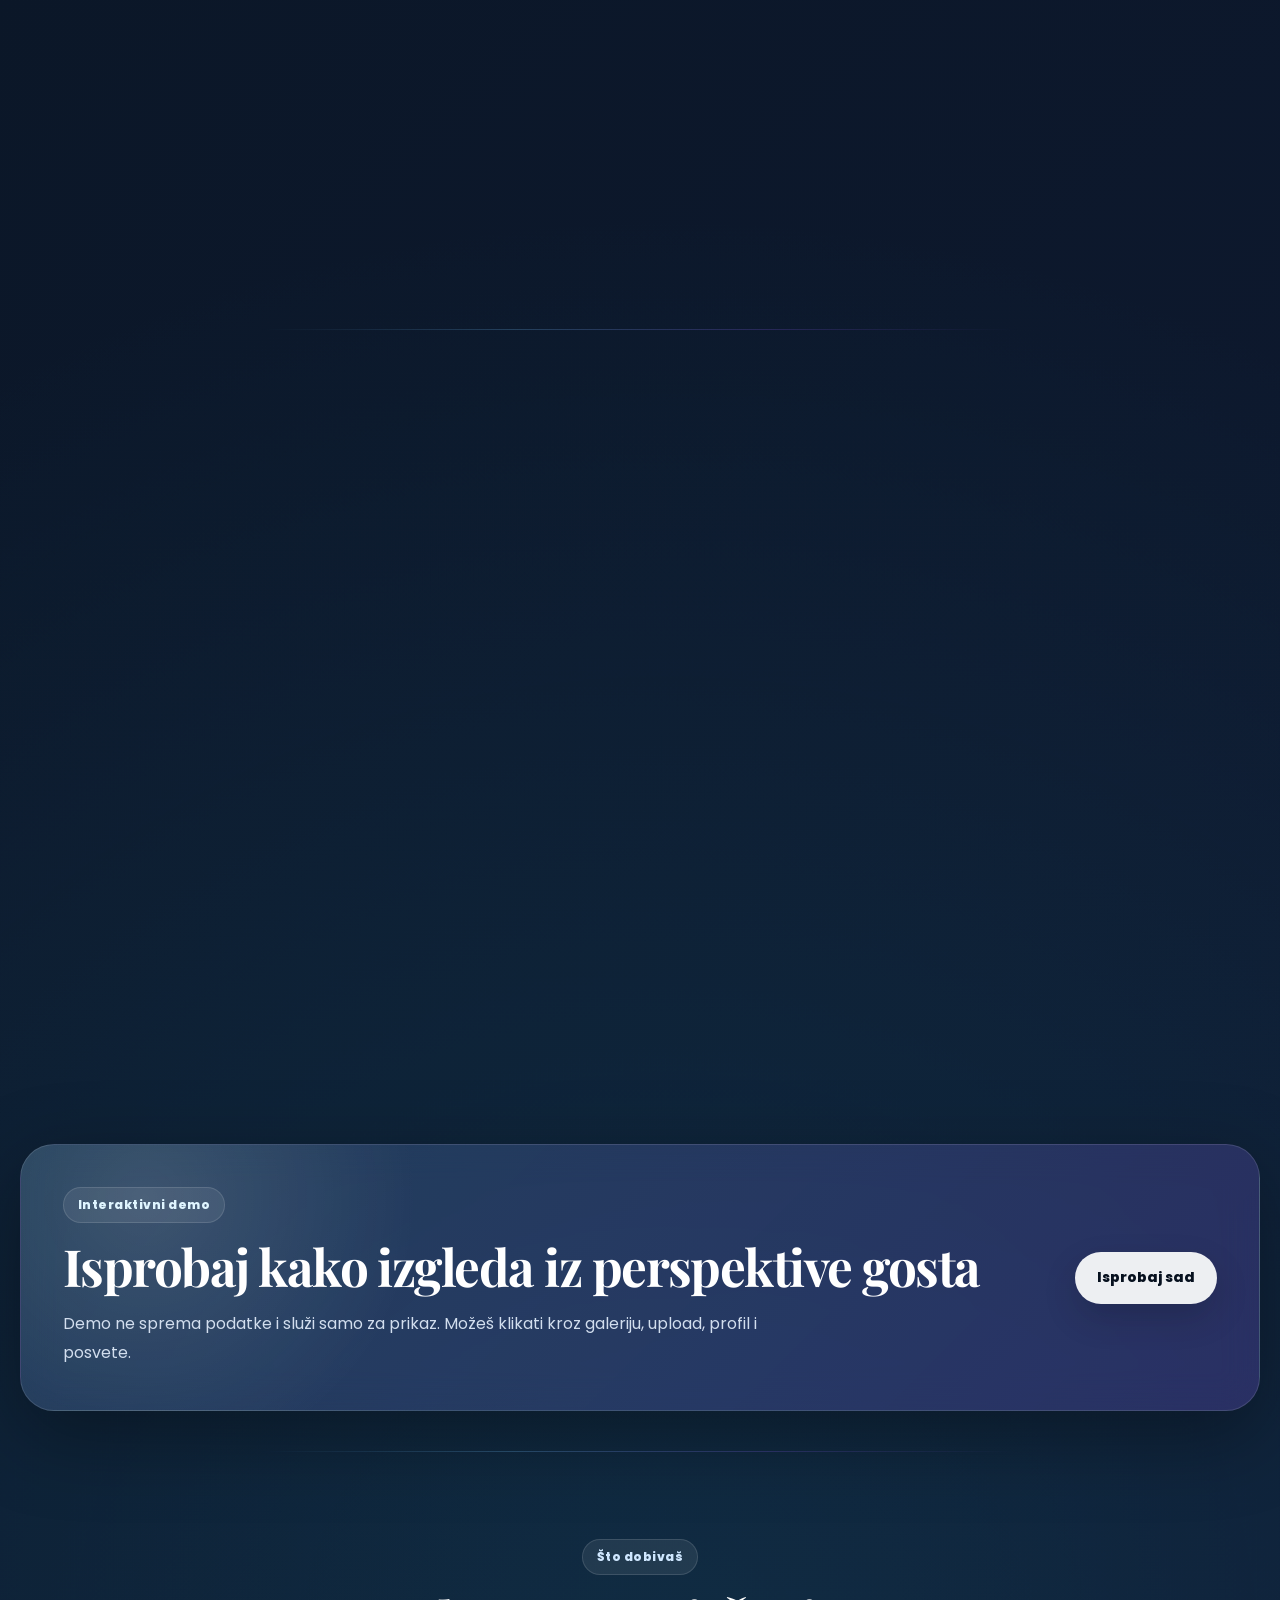
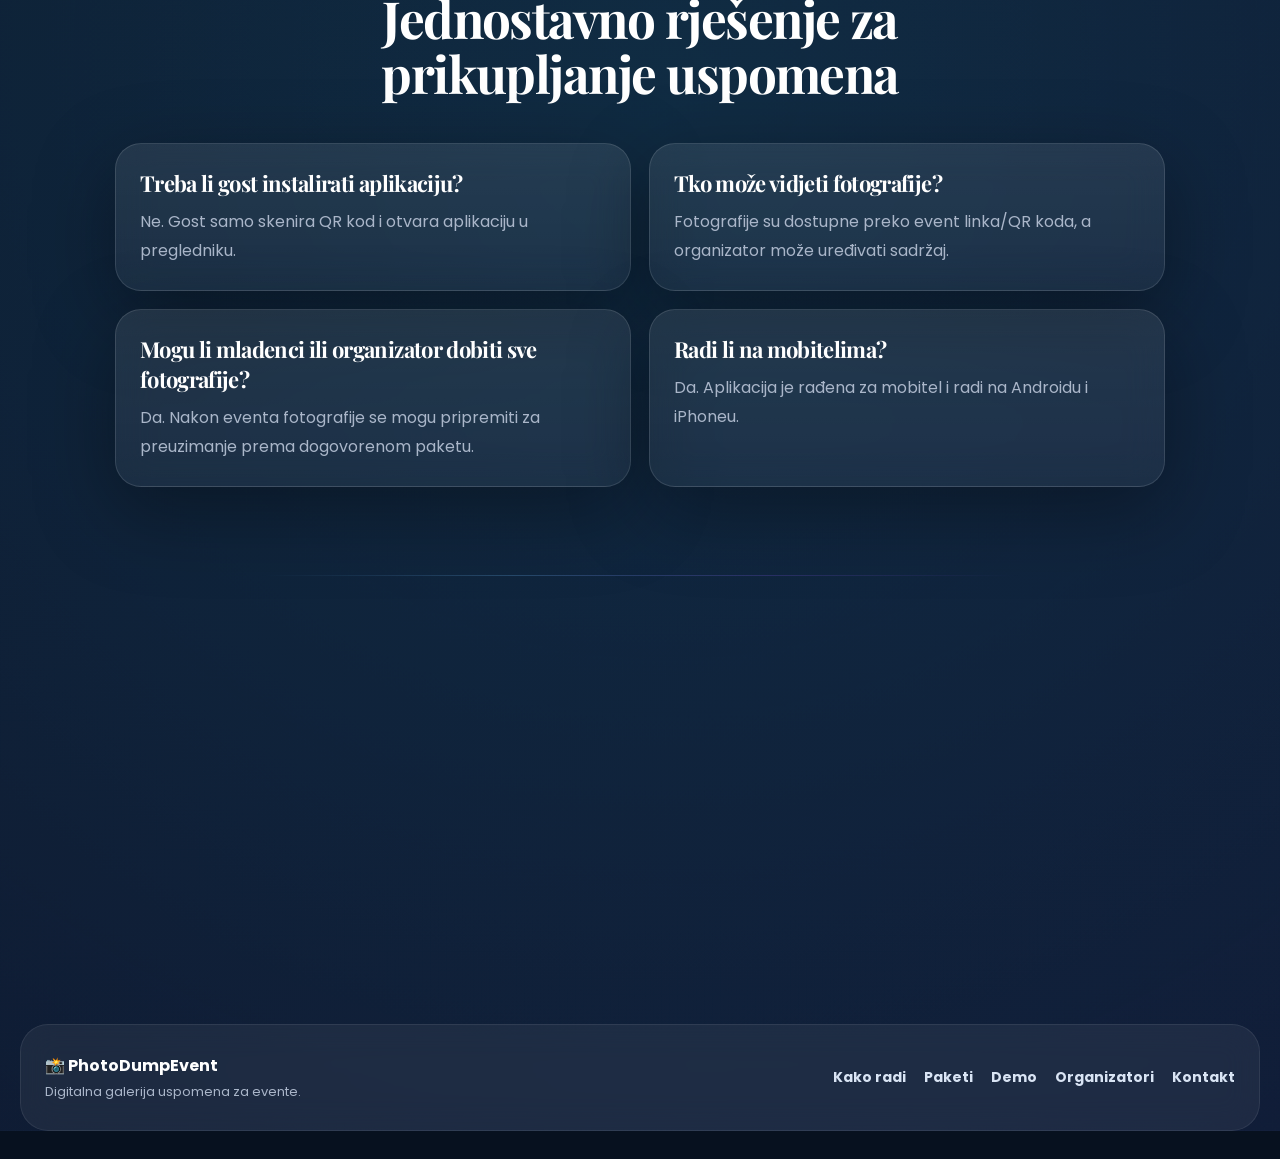
==== commit fa535804: "Add files via upload" ====
--- a/index.html
+++ b/index.html
@@ -422,7 +422,7 @@
       <div class="preview-text">
         <span class="mini-label">Live preview</span>
 
-        <h2>Aplikacija izgleda moderno i jednostavno</h2>
+        <h2>Gostima je sve jasno u par sekundi</h2>
 
         <p>
           Gostima je sve jasno odmah: galerija, dodavanje fotografija i vlastiti profil.
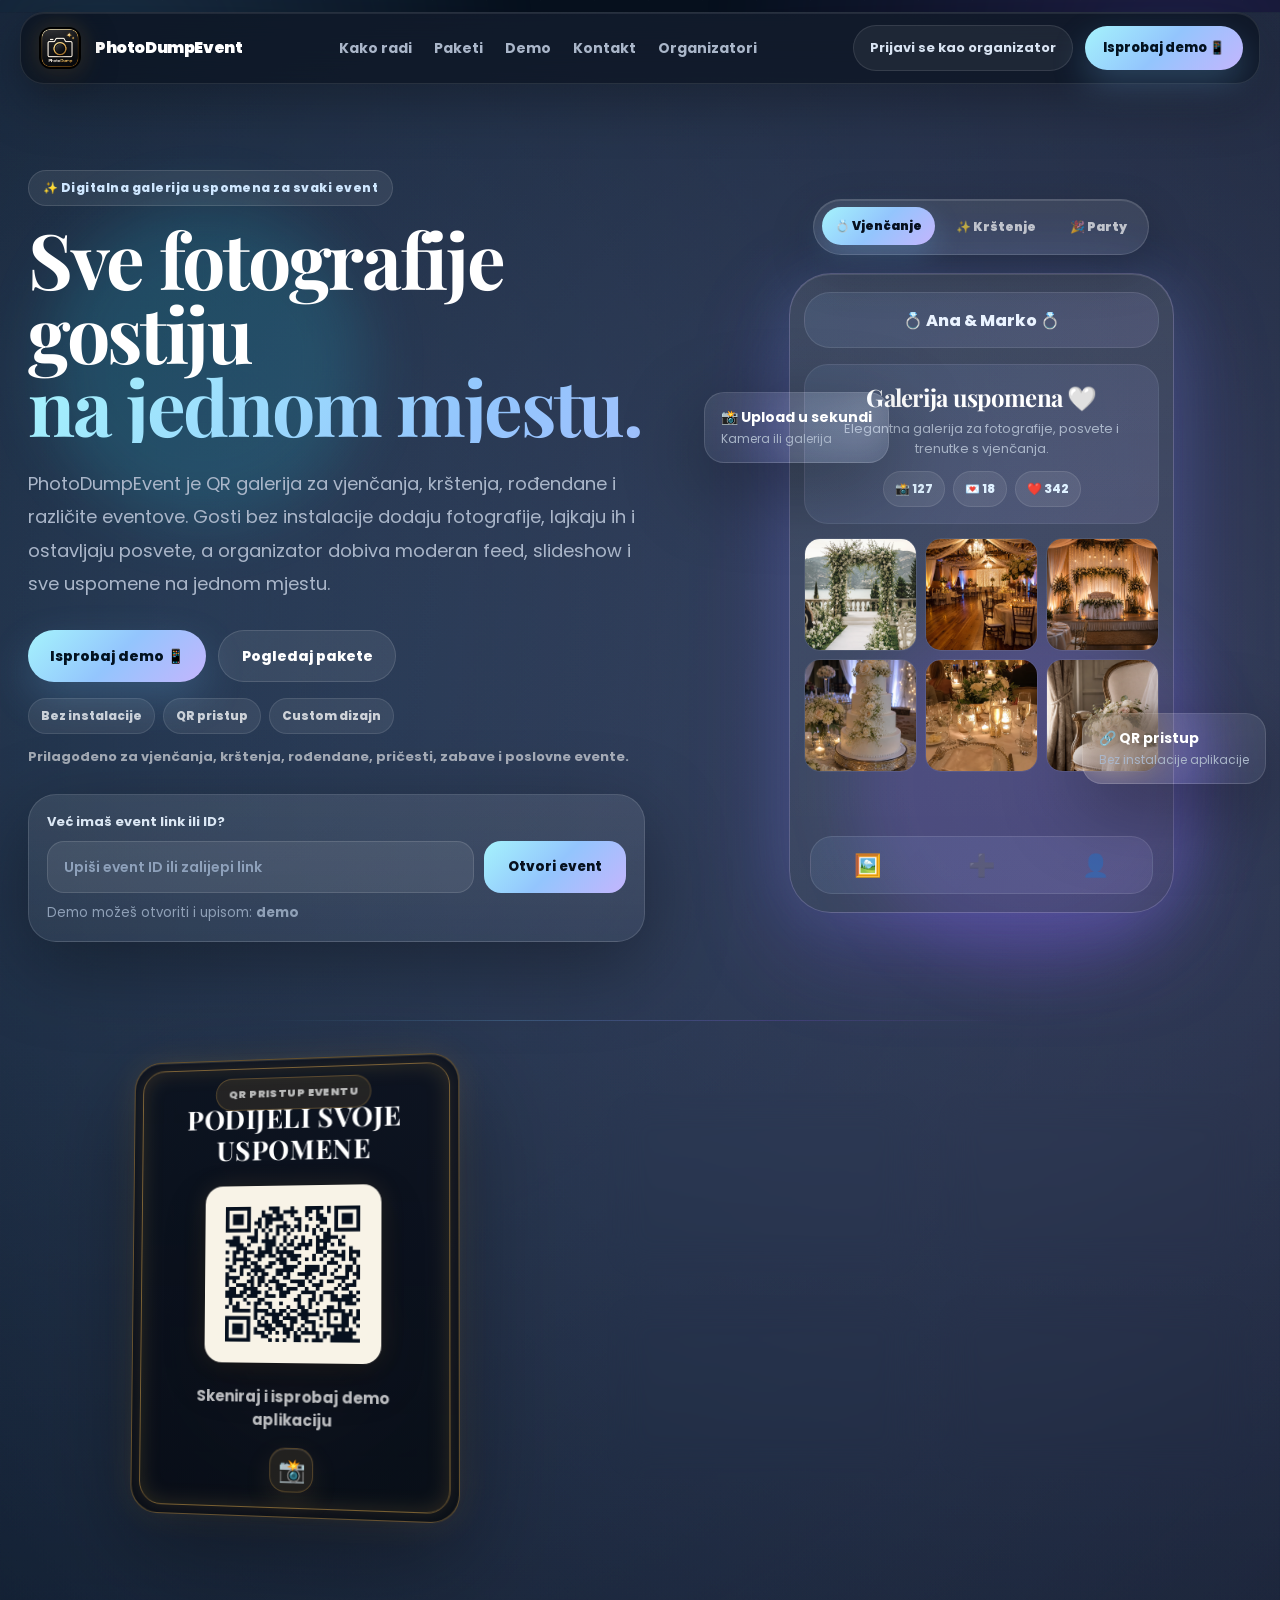
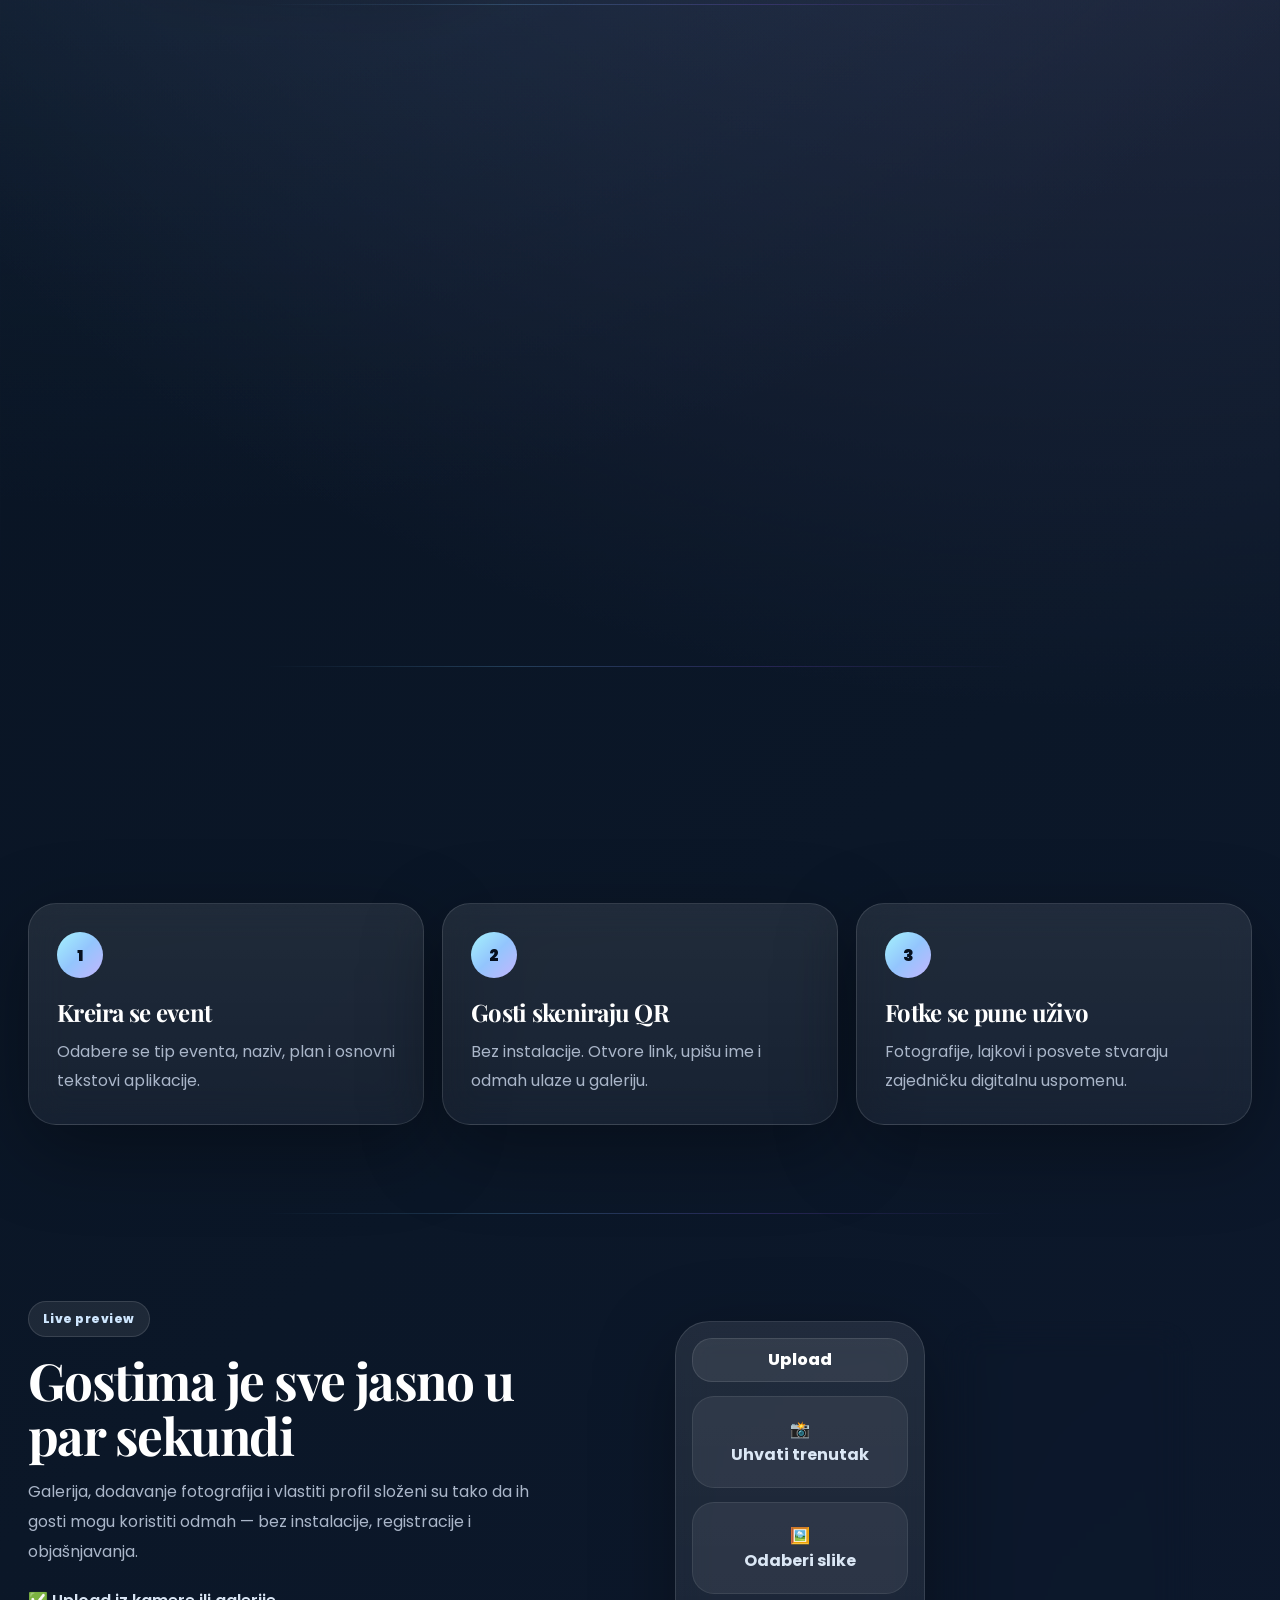
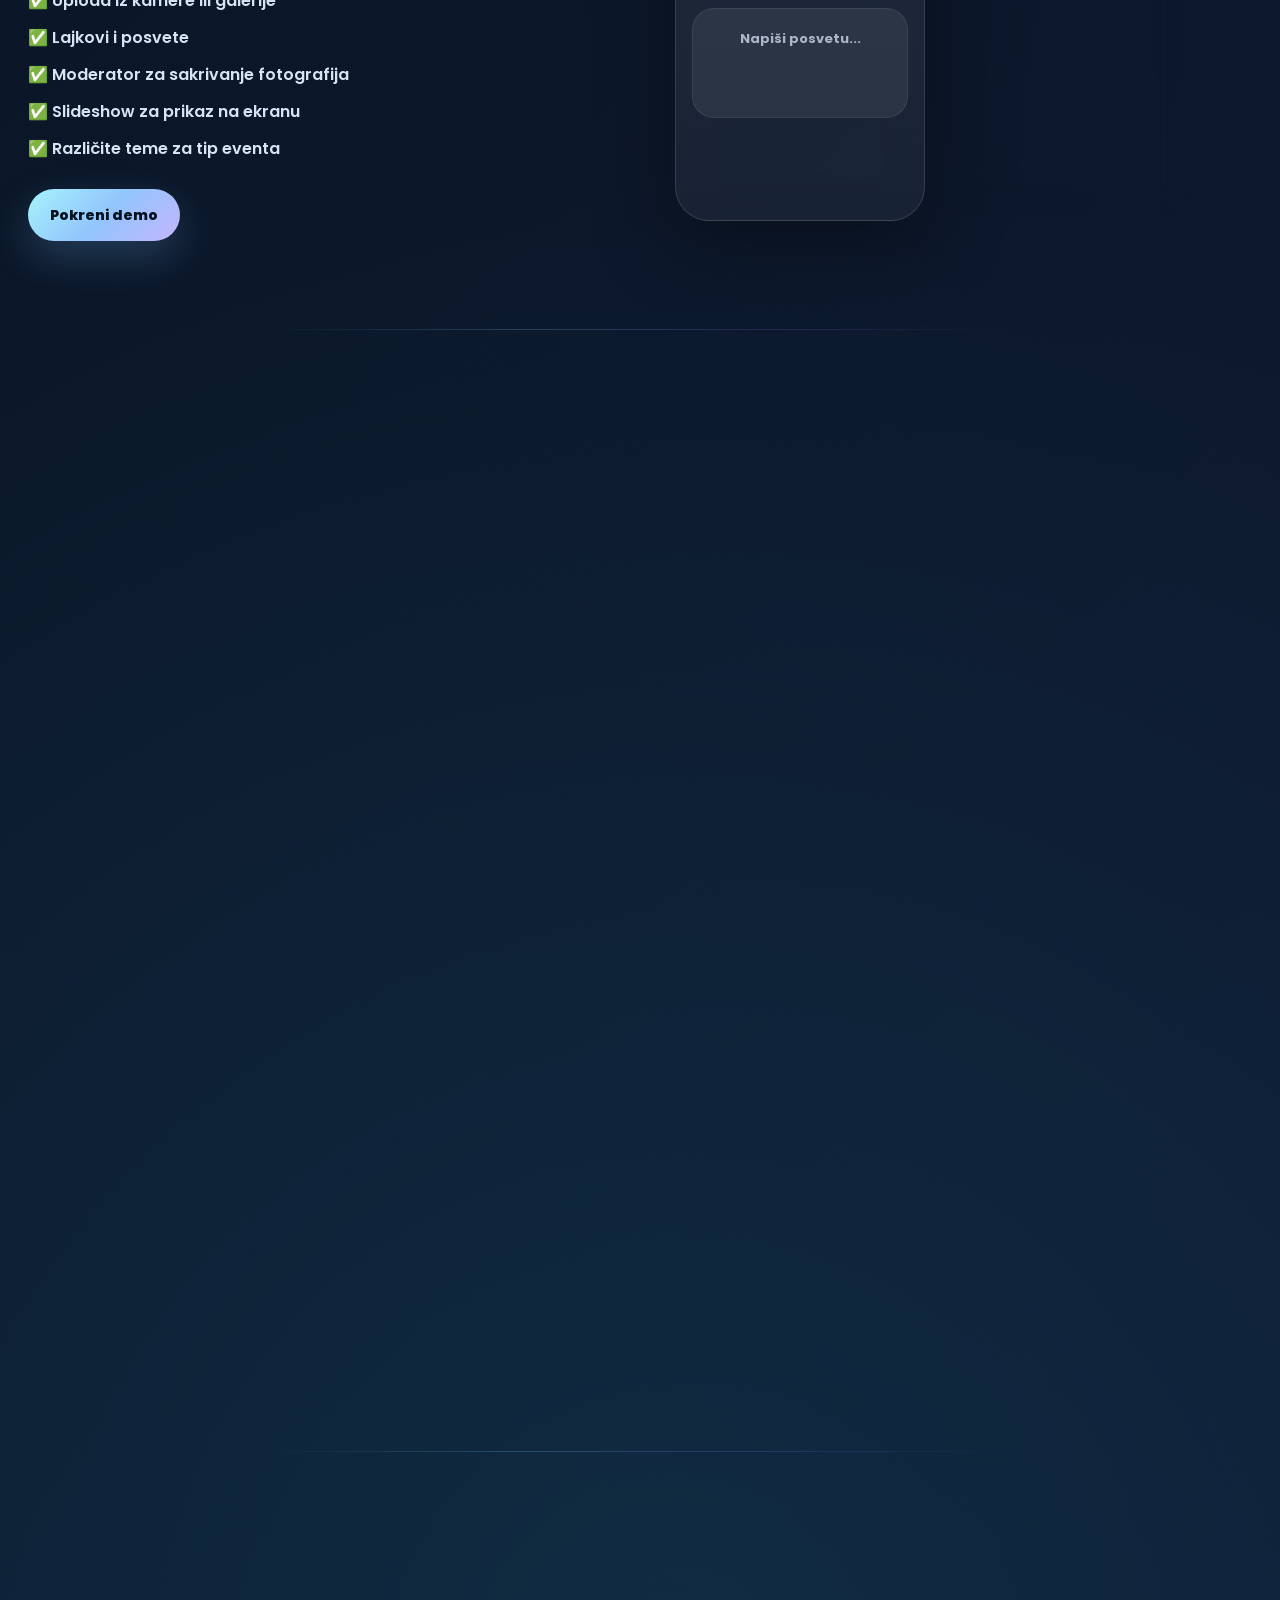
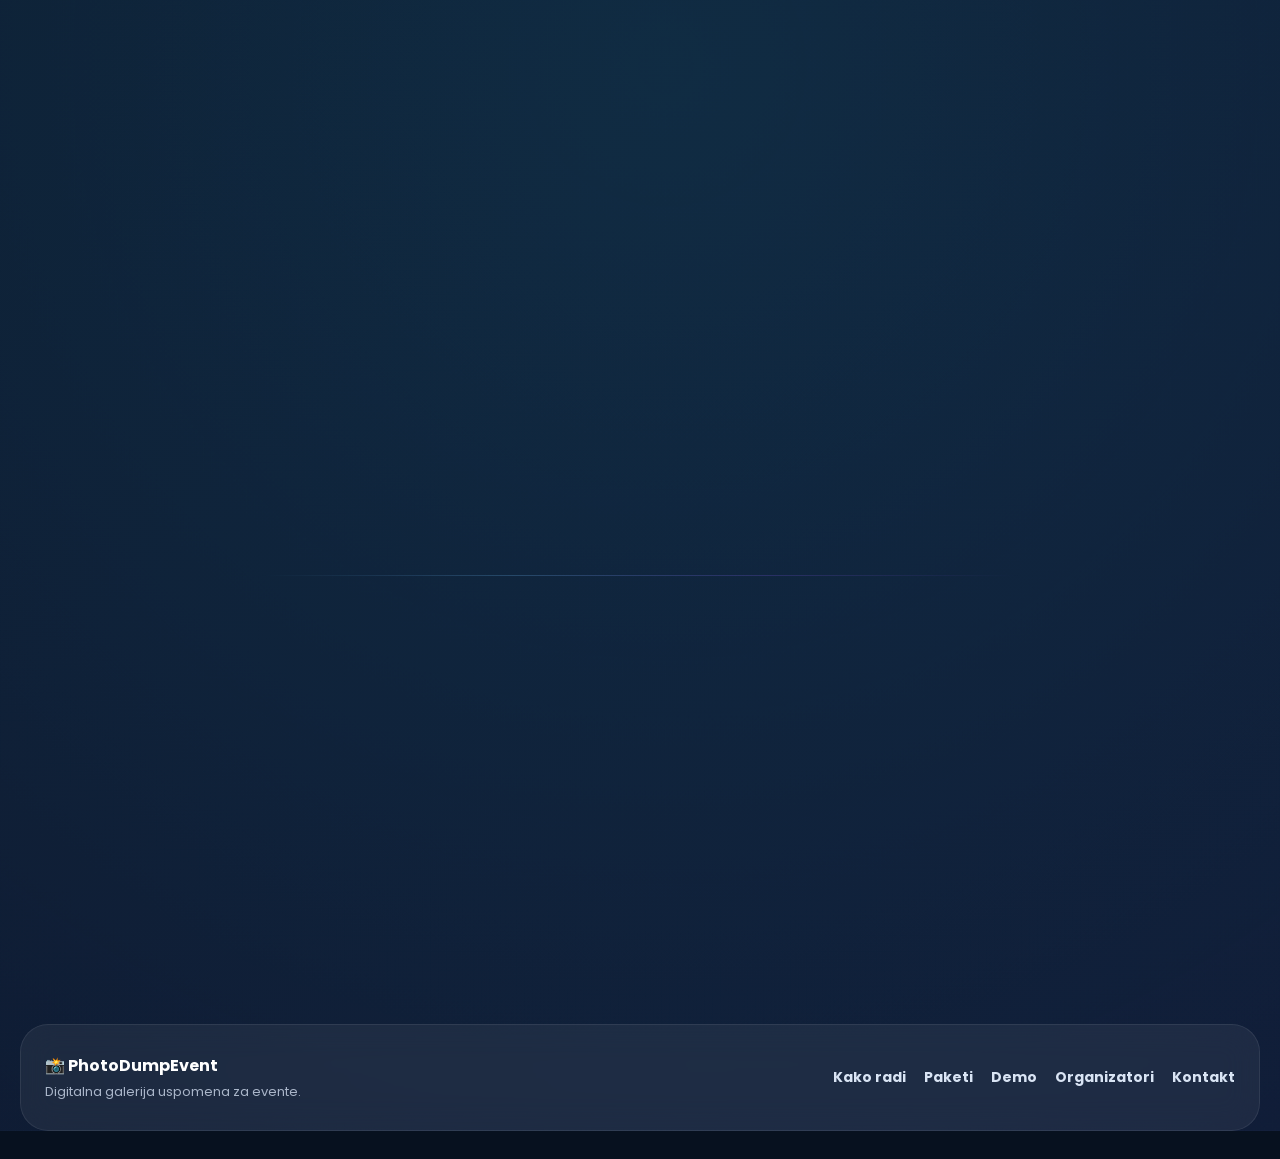
==== commit 344c4fb5: "Add files via upload" ====
--- a/index.html
+++ b/index.html
@@ -425,8 +425,7 @@
         <h2>Gostima je sve jasno u par sekundi</h2>
 
         <p>
-          Gostima je sve jasno odmah: galerija, dodavanje fotografija i vlastiti profil.
-          Moderator može sakriti neprimjerene fotografije, a organizator dobiva pregled eventa.
+        Galerija, dodavanje fotografija i vlastiti profil složeni su tako da ih gosti mogu koristiti odmah — bez instalacije, registracije i objašnjavanja.
         </p>
 
         <ul class="check-list">
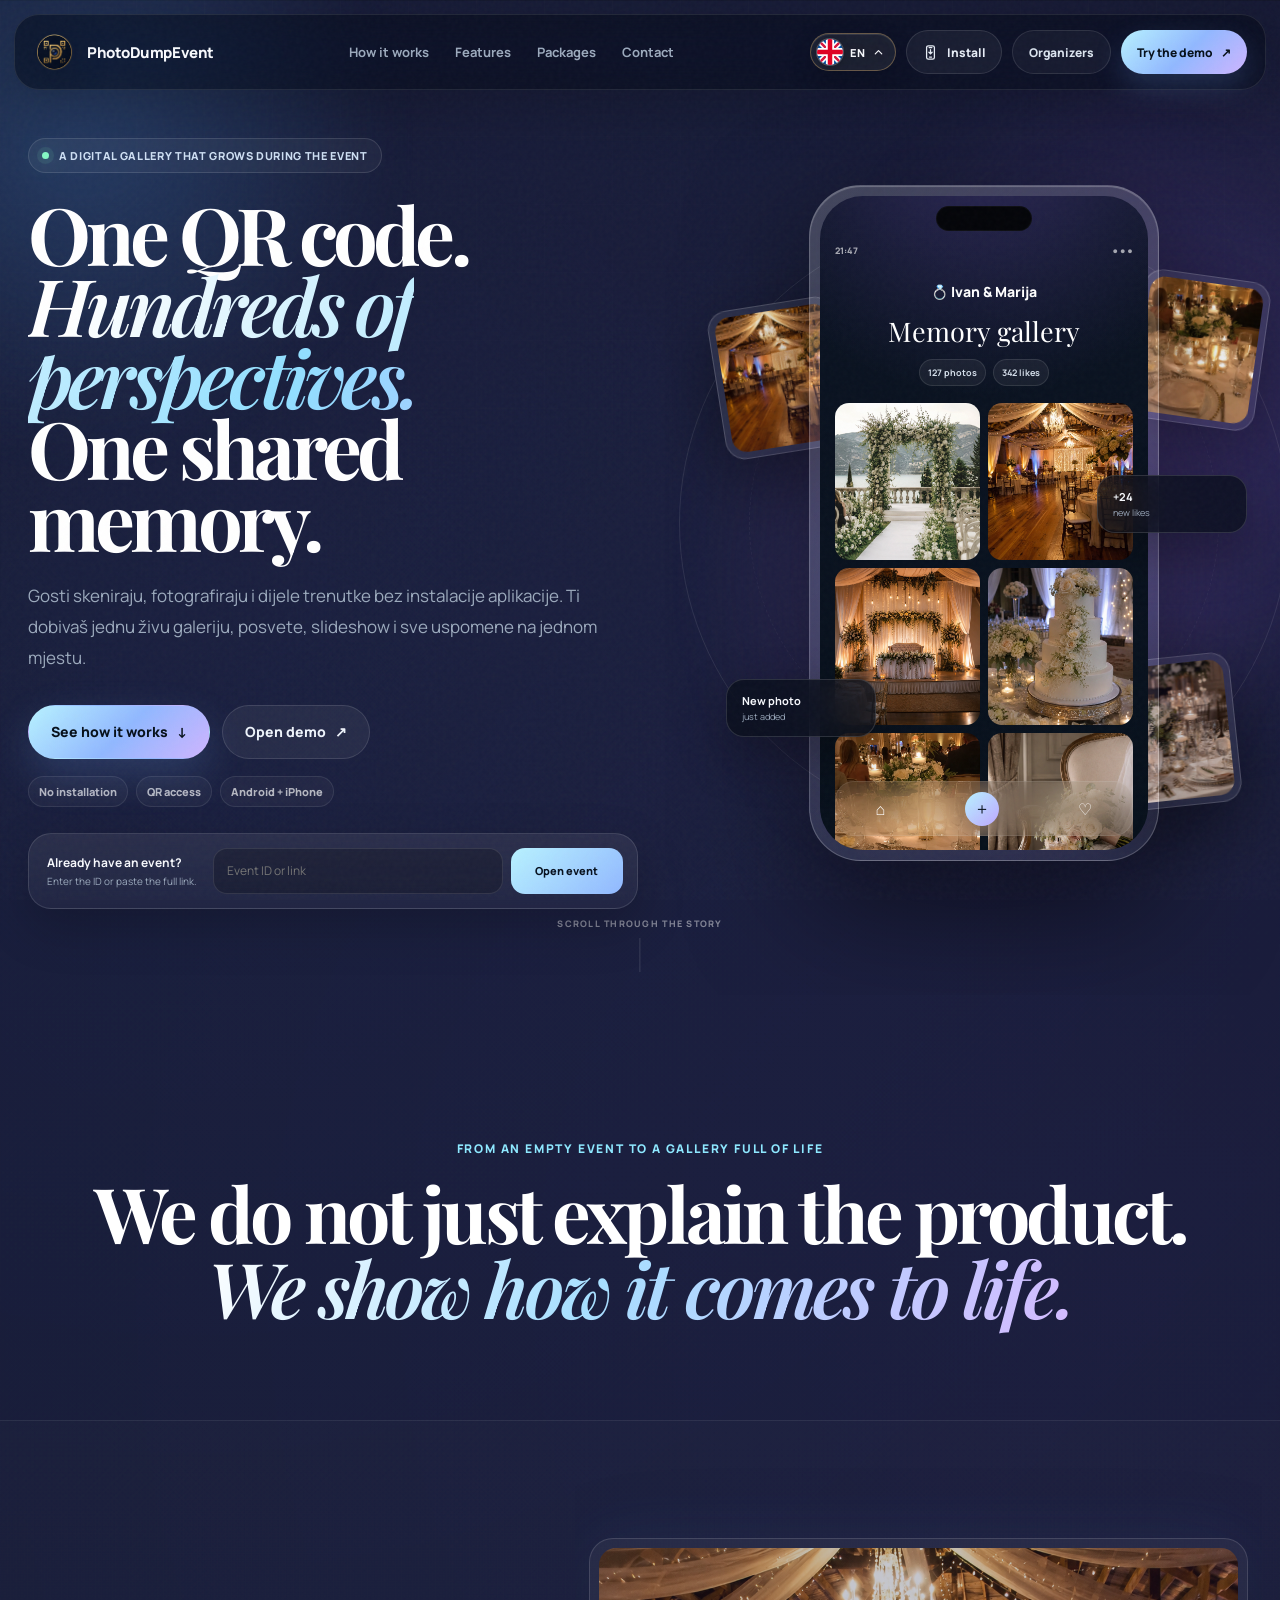
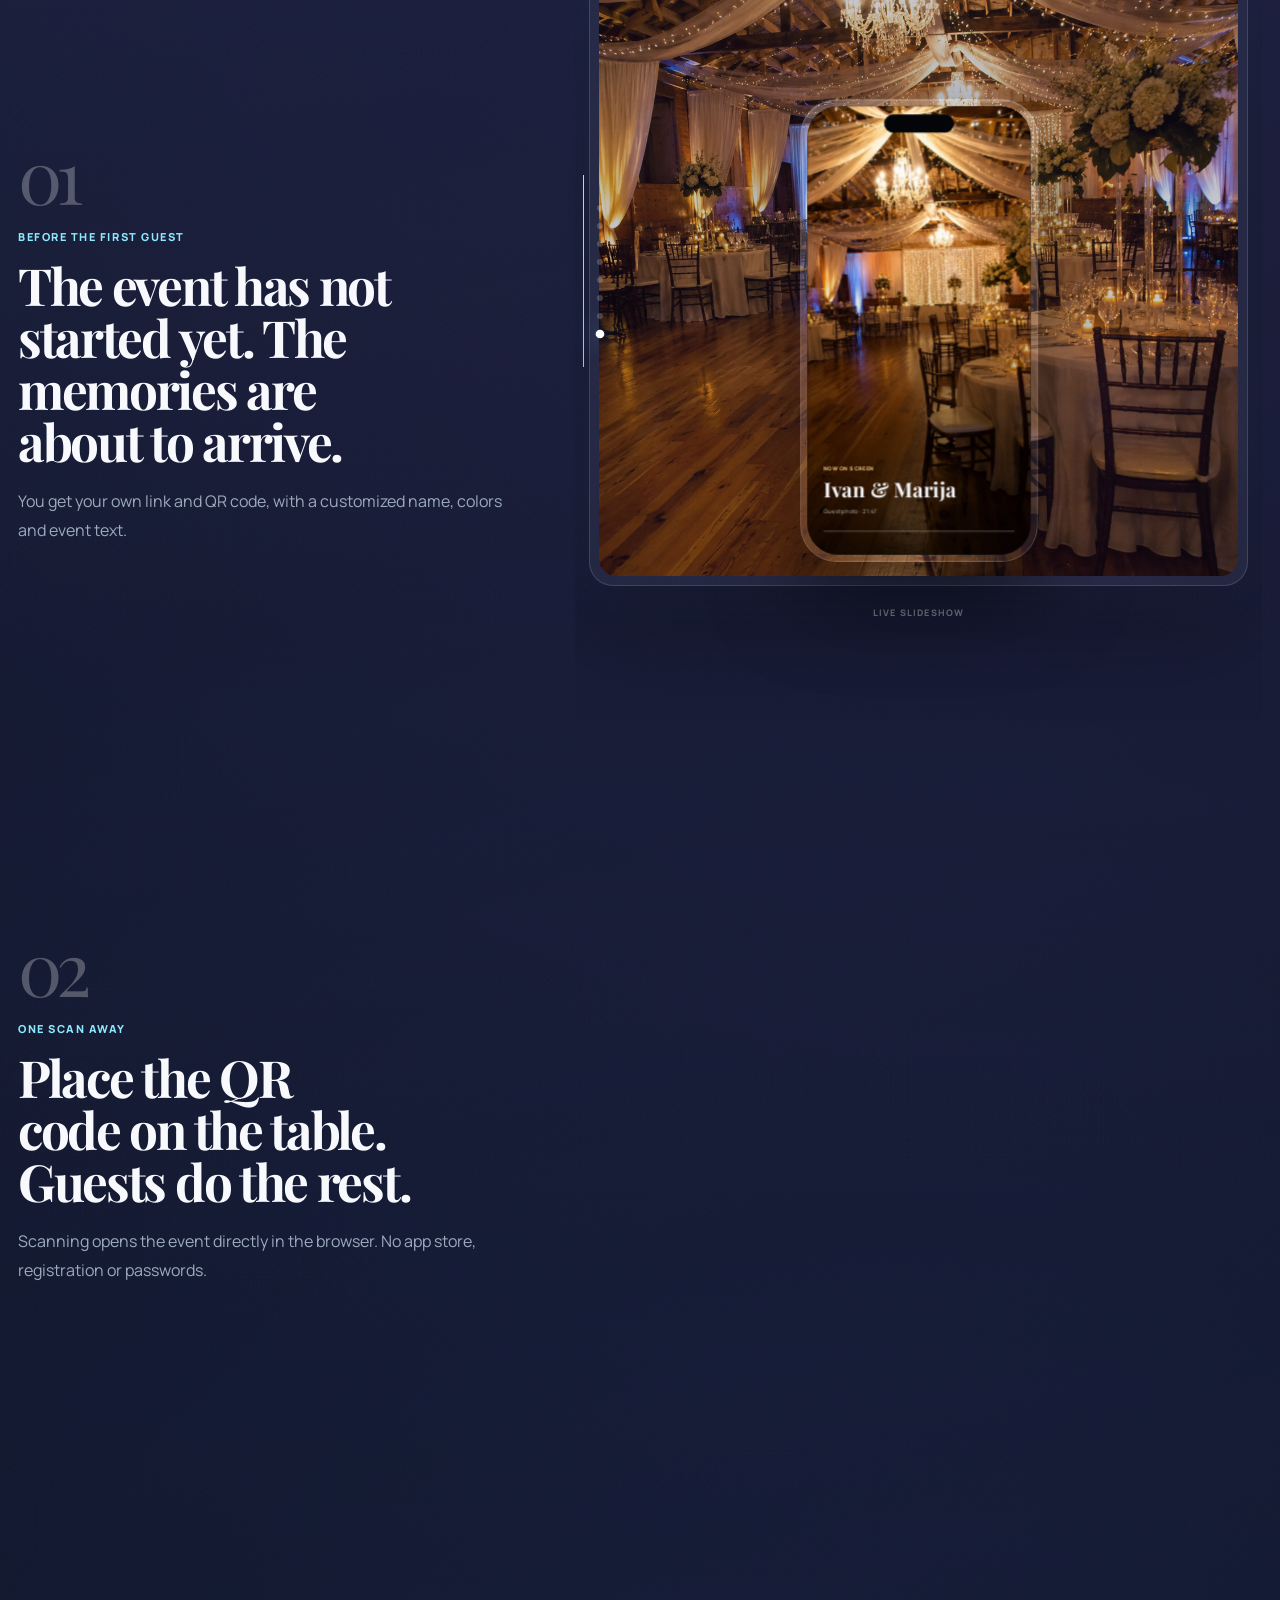
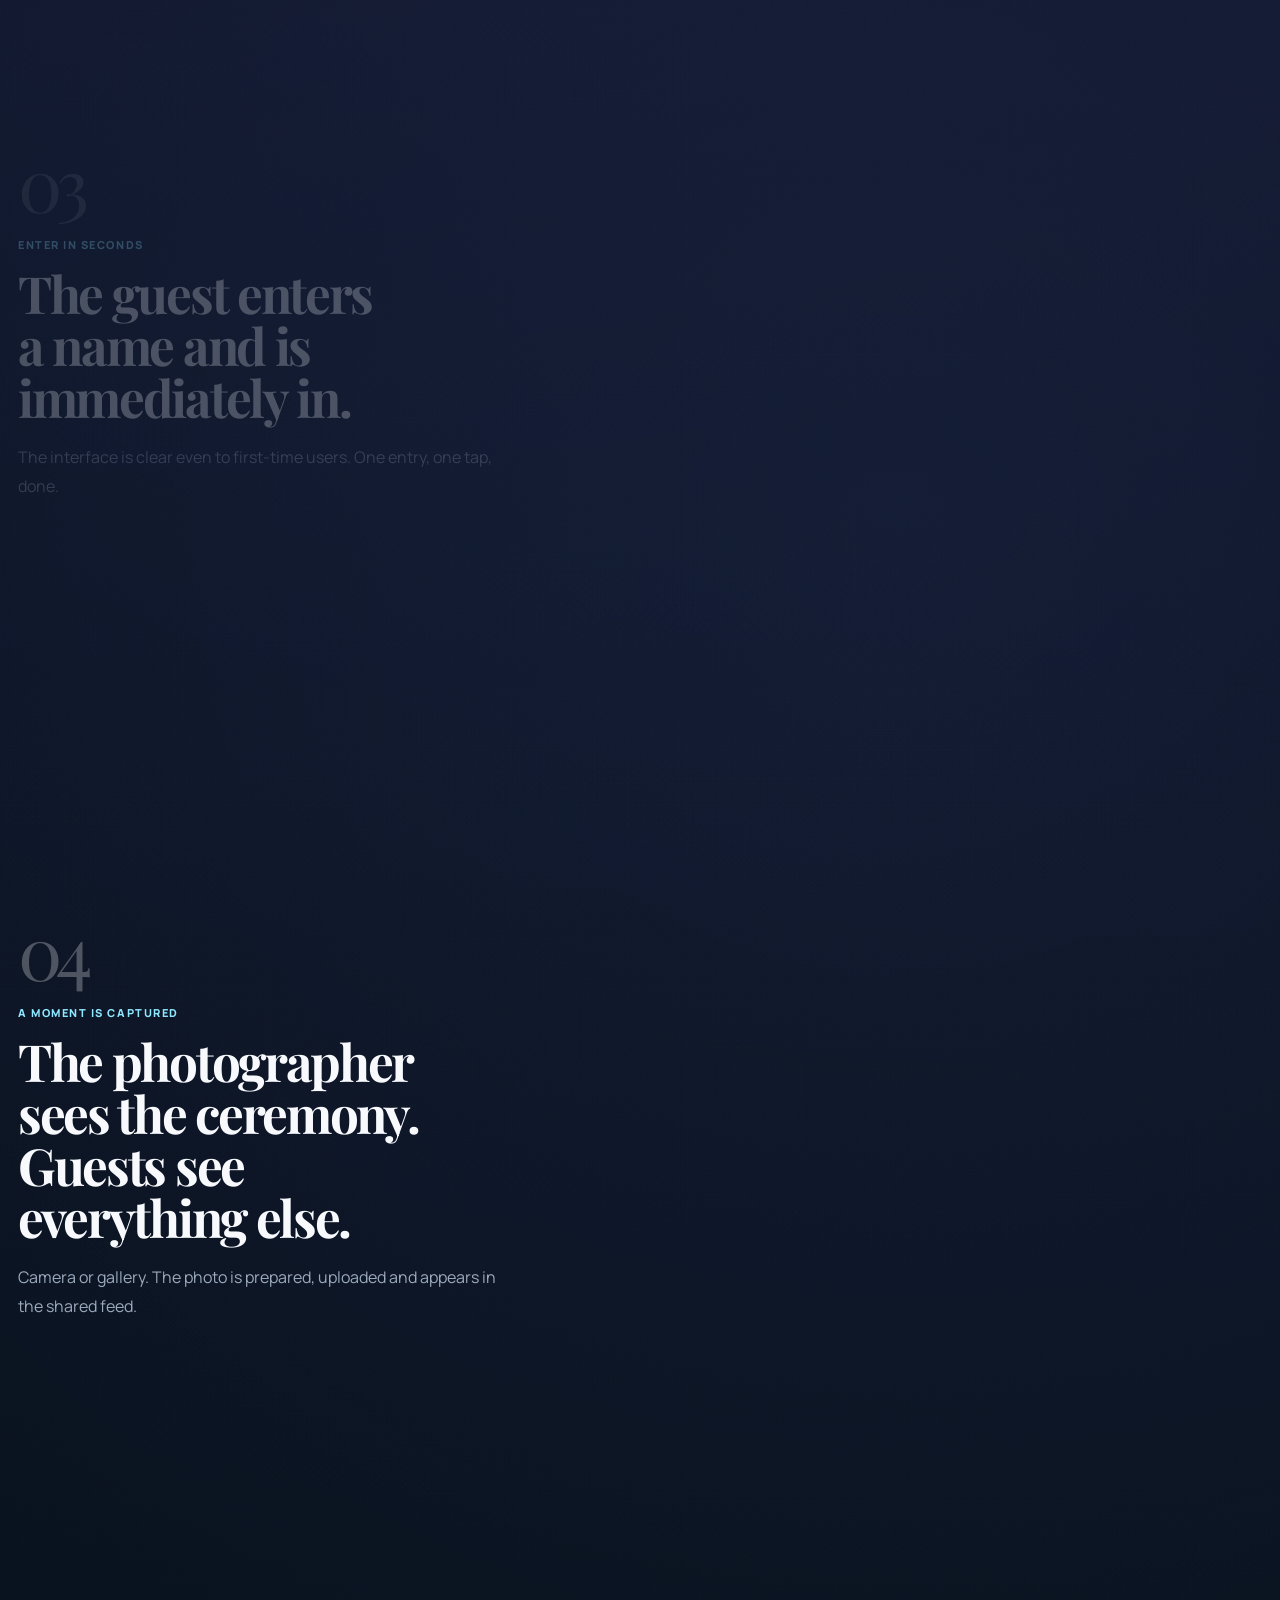
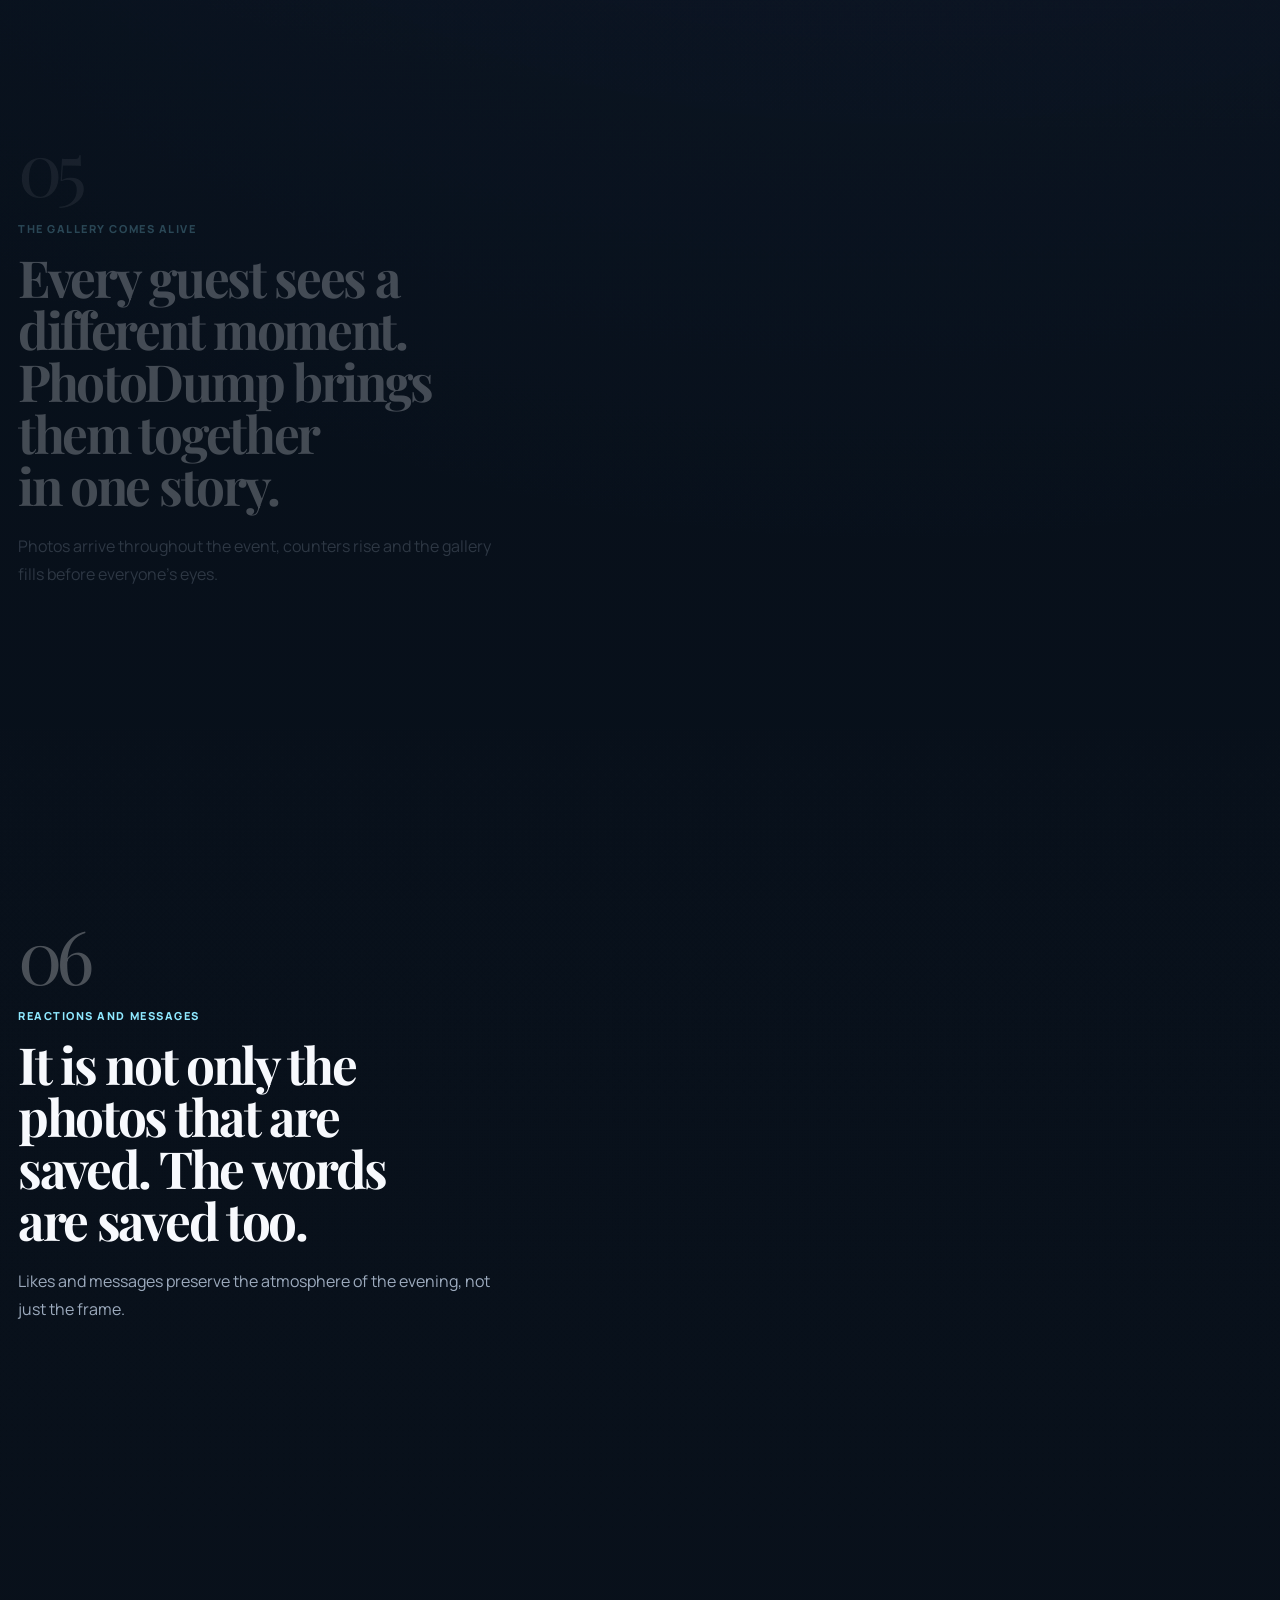
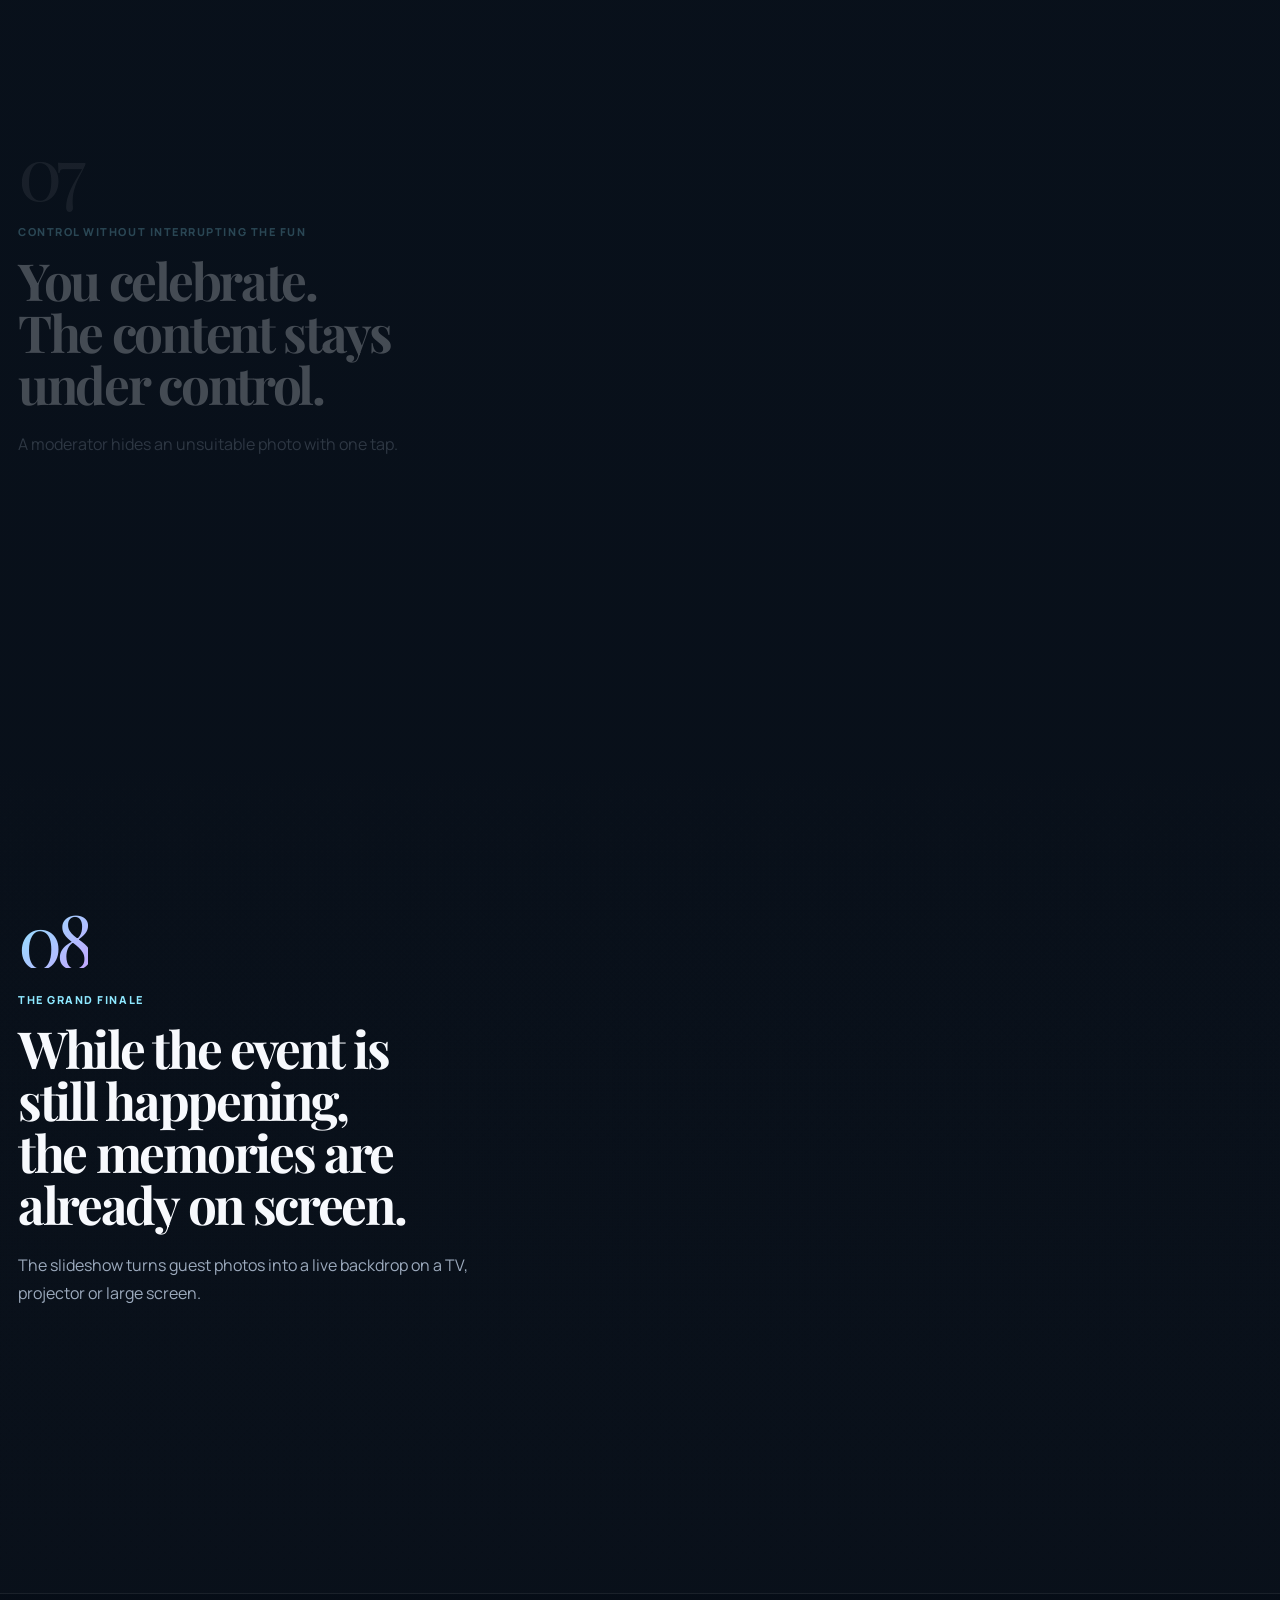
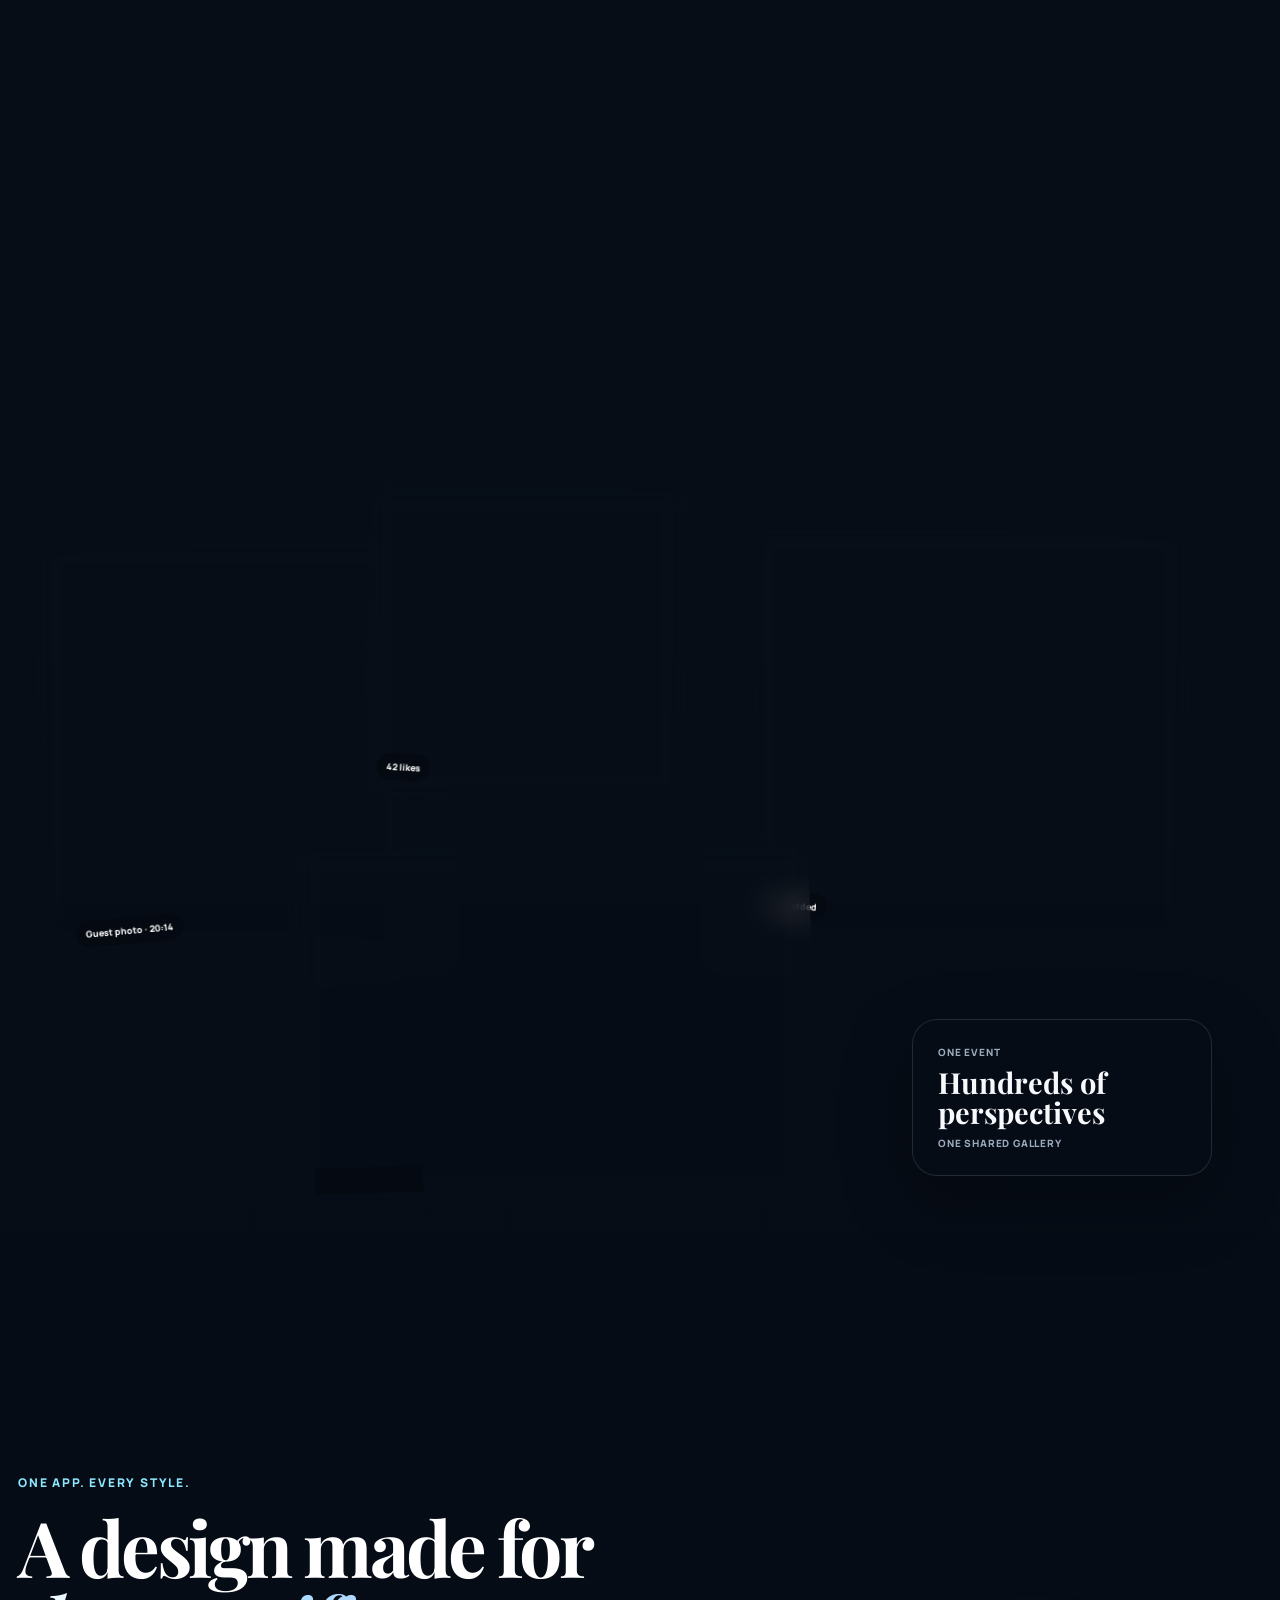
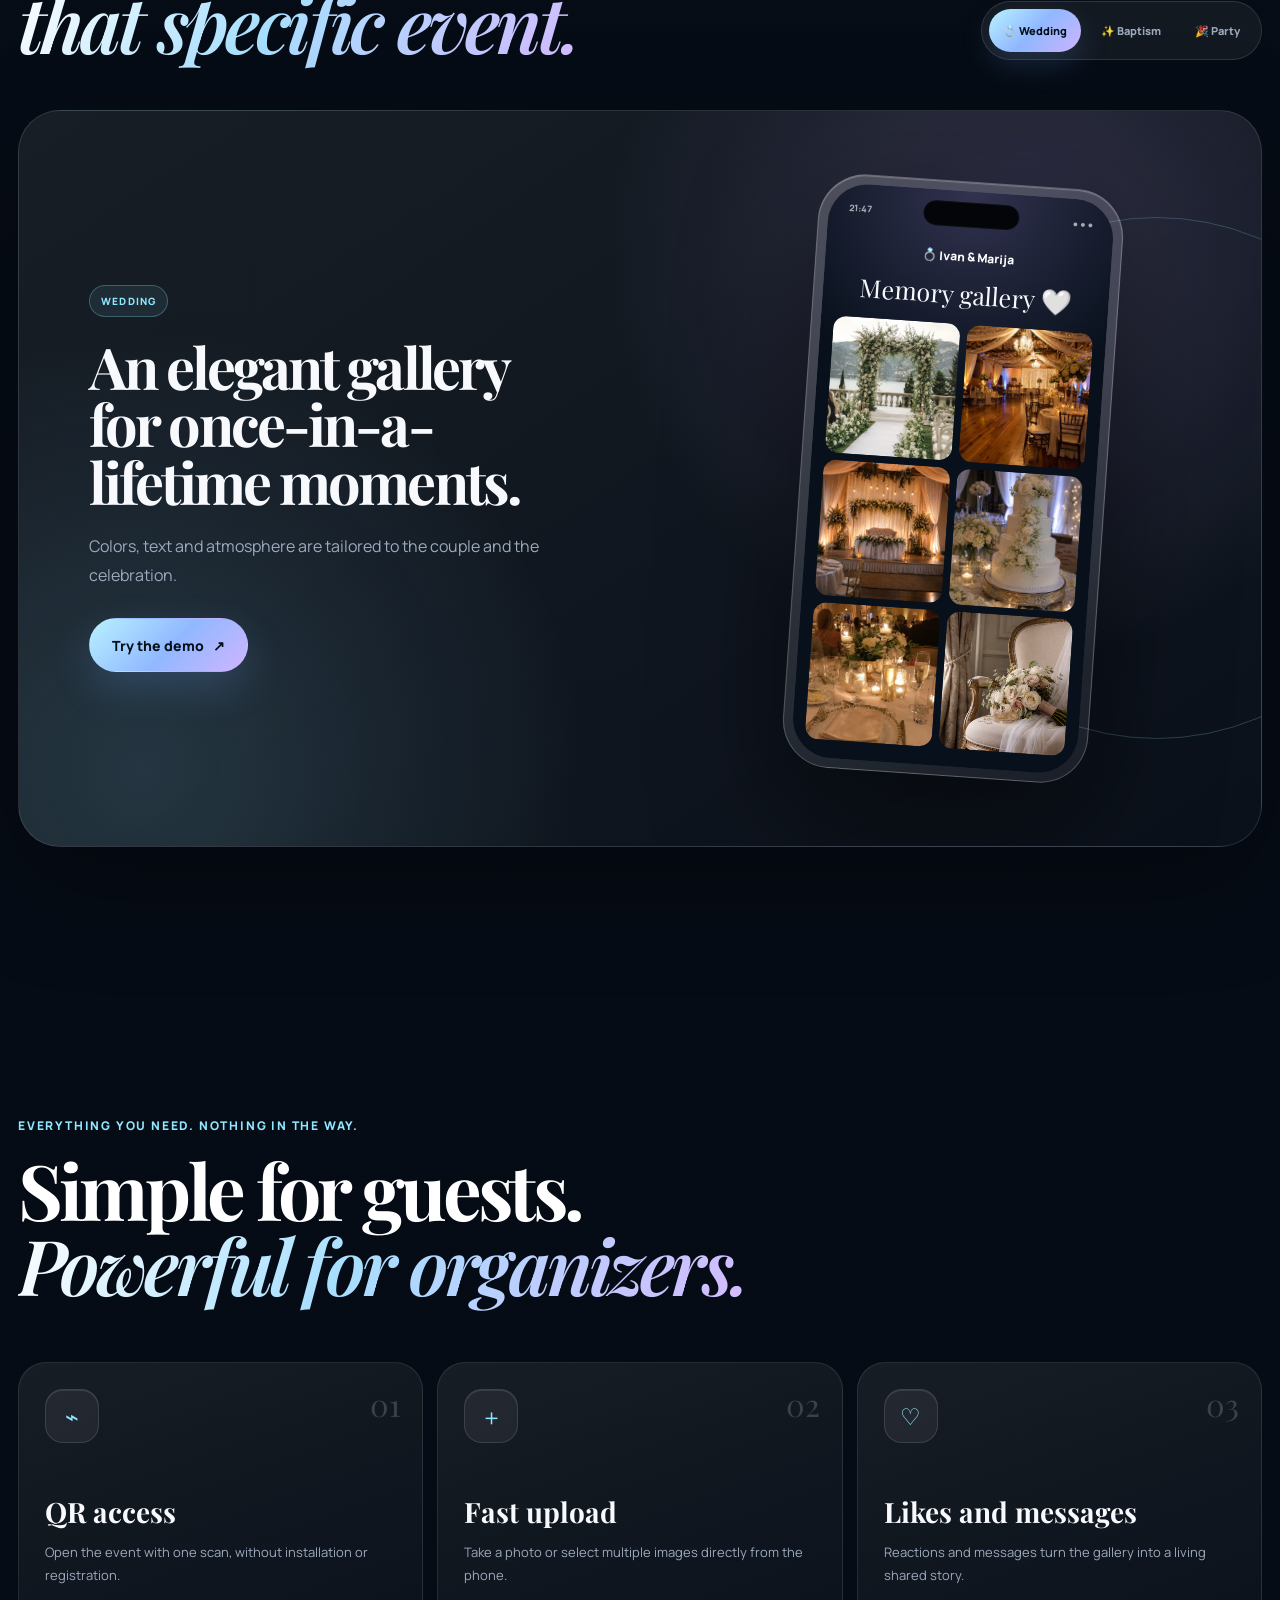
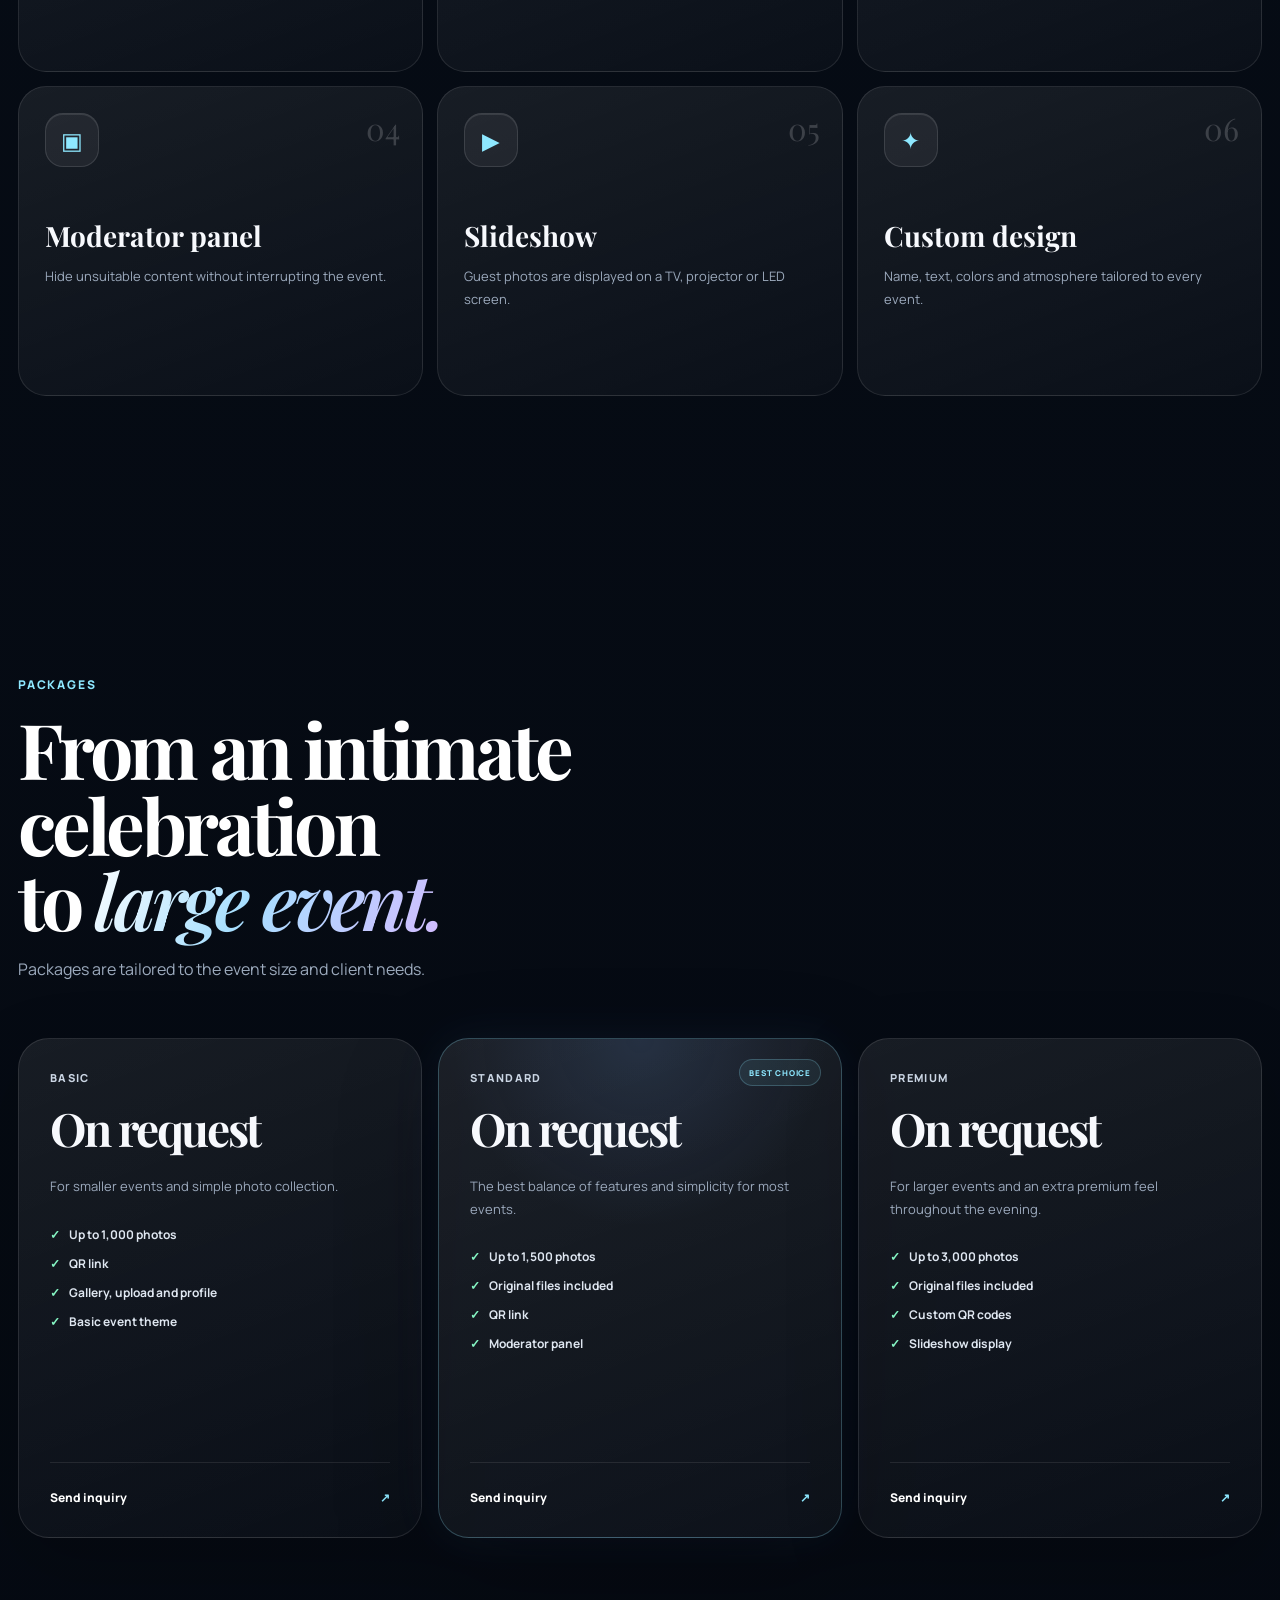
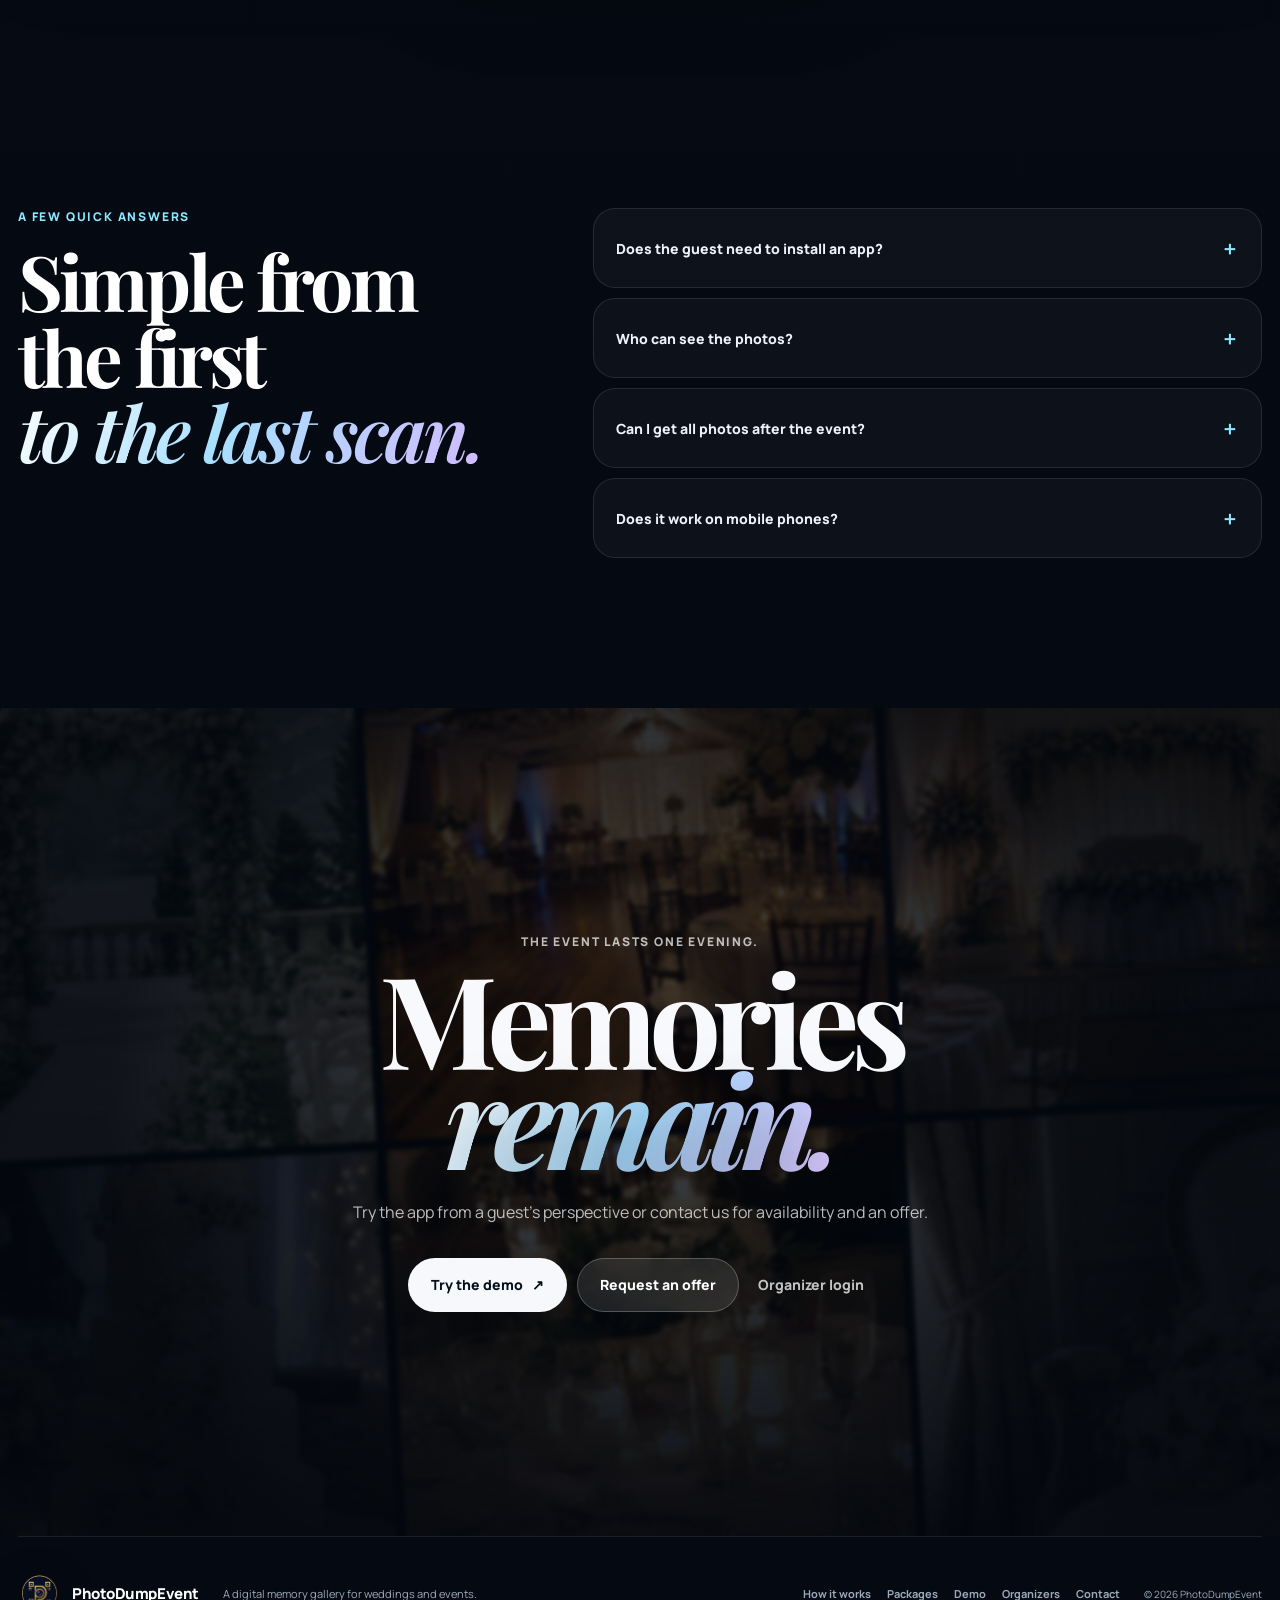
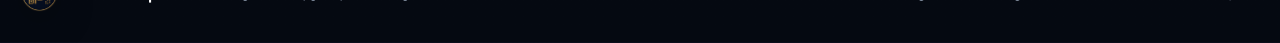
==== commit 4ac11951: "Initial PhotoDumpEvent project with Firebase rules" ====
--- a/index.html
+++ b/index.html
@@ -1,948 +1,523 @@
-<!DOCTYPE html>
-<html lang="hr">
-<head>
-  <meta charset="UTF-8">
-
-  <meta
-    name="viewport"
-    content="width=device-width, initial-scale=1.0"
-  >
-
-
-  <title>PhotoDumpEvent — QR galerija za vjenčanja i evente</title>
-
-  <meta
-    name="description"
-    content="PhotoDumpEvent je QR galerija za vjenčanja, krštenja, rođendane i partye. Gosti bez instalacije dodaju fotografije, lajkaju trenutke i ostavljaju posvete."
-  >
-
-  <meta name="robots" content="index, follow">
-  <meta name="author" content="PhotoDumpEvent">
-  <link rel="canonical" href="https://photodumpeventi.com/">
-
-  
-  <meta name="color-scheme" content="dark">
-  <meta name="theme-color" content="#07111f">
-  <meta name="apple-mobile-web-app-status-bar-style" content="black-translucent">
-
-  
-  <link rel="icon" type="image/png" href="/icon.png">
-  <link rel="apple-touch-icon" href="/icon.png">
-
-  
-  <meta property="og:title" content="PhotoDumpEvent — QR galerija za evente">
-  <meta
-    property="og:description"
-    content="Gosti skeniraju QR kod, dodaju fotografije i ostavljaju posvete. Sve uspomene s eventa na jednom mjestu."
-  >
-  <meta property="og:image" content="https://photodumpeventi.com/og-image.png">
-  <meta property="og:url" content="https://photodumpeventi.com/">
-  <meta property="og:type" content="website">
-  <meta property="og:site_name" content="PhotoDumpEvent">
-  <meta property="og:locale" content="hr_HR">
-
-  
-  <meta name="twitter:card" content="summary_large_image">
-  <meta name="twitter:title" content="PhotoDumpEvent — QR galerija za evente">
-  <meta
-    name="twitter:description"
-    content="QR galerija za vjenčanja, krštenja, rođendane i partye. Bez instalacije aplikacije."
-  >
-  <meta name="twitter:image" content="https://photodumpeventi.com/og-image.png">
-
-  
-  <link rel="stylesheet" href="/index.css">
-
-  
-  <link
-    href="https://fonts.googleapis.com/css2?family=Playfair+Display:wght@600;700&family=Poppins:wght@300;400;500;600;700;800&display=swap"
-    rel="stylesheet"
-  >
-
-  
-  <script>
-    const params = new URLSearchParams(window.location.search);
-    const eventParam = params.get("event");
-
-    if (eventParam) {
-      if (eventParam.toLowerCase() === "demo") {
-        window.location.replace("/demo.html?event=demo");
-      } else {
-        window.location.replace(
-          "/event.html?event=" + encodeURIComponent(eventParam)
-        );
-      }
-    }
-  </script>
-</head>
-
-<body>
-
-  
-
-<header class="site-header">
-
-  <a href="/" class="logo">
-    <span class="logo-icon">
-      <img src="icon.png" alt="PhotoDumpEvent">
-    </span>
-    <strong>PhotoDumpEvent</strong>
-  </a>
-
-  <nav class="nav desktop-nav">
-    <a href="#kako-radi">Kako radi</a>
-    <a href="#paketi">Paketi</a>
-    <a href="#demo">Demo</a>
-    <a href="#kontakt">Kontakt</a>
-    <a href="/login.html">Organizatori</a>
-  </nav>
-
-  <div class="header-actions desktop-actions">
-    <a href="/login.html" class="header-login">
-      Prijavi se kao organizator
-    </a>
-
-    <a href="/demo.html" class="header-cta">
-      Isprobaj demo 📱
-    </a>
-  </div>
-
-  <button
-    class="menu-toggle"
-    id="menuToggle"
-    aria-label="Otvori izbornik"
-    aria-expanded="false"
-    type="button"
-  >
-    <span></span>
-    <span></span>
-    <span></span>
-  </button>
-
-</header>
-
-<div class="mobile-menu-backdrop" id="mobileMenuBackdrop"></div>
-
-<div class="mobile-menu" id="mobileMenu">
-  <div class="mobile-menu-top">
-    <div class="mobile-menu-title">Izbornik</div>
-
-    <button
-      class="mobile-menu-close"
-      id="mobileMenuClose"
-      type="button"
-      aria-label="Zatvori izbornik"
-    >
-      ✕
-    </button>
-  </div>
-
-  <nav class="mobile-nav">
-    <a href="#kako-radi">Kako radi</a>
-    <a href="#paketi">Paketi</a>
-    <a href="#demo">Demo</a>
-    <a href="#kontakt">Kontakt</a>
-    <a href="/login.html">Organizatori</a>
-  </nav>
-
-  <div class="mobile-menu-actions">
-    <a href="/login.html" class="btn ghost full">
-      Prijava organizatora
-    </a>
-
-    <a href="/demo.html" class="btn primary full">
-      Isprobaj demo 📱
-    </a>
-  </div>
-</div>
-
-
-  
-  <main>
-
-    <section class="hero">
-
-      <div class="hero-bg-glow one"></div>
-      <div class="hero-bg-glow two"></div>
-
-      <div class="hero-content">
-
-        <div class="eyebrow">
-          ✨ Digitalna galerija uspomena za svaki event
-        </div>
-
-        <h1>
-          Sve fotografije gostiju
-          <span>na jednom mjestu.</span>
-        </h1>
-
-<p class="hero-text">
-  PhotoDumpEvent je QR galerija za vjenčanja, krštenja, rođendane i različite eventove.
-  Gosti bez instalacije dodaju fotografije, lajkaju ih i ostavljaju posvete,
-  a organizator dobiva moderan feed, slideshow i sve uspomene na jednom mjestu.
-</p>
-
-<div class="hero-actions">
-  <a href="/demo.html" class="btn primary">
-    Isprobaj demo 📱
-  </a>
-
-  <a href="#paketi" class="btn secondary">
-    Pogledaj pakete
-  </a>
-</div>
-
-<div class="hero-proof-row">
-  <span>Bez instalacije</span>
-  <span>QR pristup</span>
-  <span>Custom dizajn</span>
-</div>
-
-<p class="hero-proof">
-  Prilagođeno za vjenčanja, krštenja, rođendane, pričesti, zabave i poslovne evente.
-</p>
-
-        <div class="event-jump" id="demo">
-          <label for="eventCode">
-            Već imaš event link ili ID?
-          </label>
-
-          <div class="event-jump-row">
-            <input
-              type="text"
-              id="eventCode"
-              placeholder="Upiši event ID ili zalijepi link"
-            >
-
-            <button onclick="openEventFromInput()">
-              Otvori event
-            </button>
-          </div>
-
-          <small>
-            Demo možeš otvoriti i upisom: <b>demo</b>
-          </small>
-        </div>
-
-      </div>
-
-      <div class="hero-phone-wrap">
-<div class="theme-switcher" aria-label="Primjeri custom dizajna">
-  <button class="theme-pill active" data-theme-demo="wedding">
-    💍 Vjenčanje
-  </button>
-
-  <button class="theme-pill" data-theme-demo="baptism">
-    ✨ Krštenje
-  </button>
-
-  <button class="theme-pill" data-theme-demo="party">
-    🎉 Party
-  </button>
-</div>
-        <div class="phone-card main-phone">
-
-<div class="phone-topbar" id="mockTopbar">
-  💍 Ana & Marko 💍
-</div>
-
-          <div class="phone-section">
-<h3 id="mockTitle">Galerija uspomena 🤍</h3>
-<p id="mockSubtitle">Fotografije gostiju prikazuju se odmah.</p>
-
-            <div class="phone-stats">
-              <span>📸 127</span>
-              <span>💌 18</span>
-              <span>❤️ 342</span>
-            </div>
-          </div>
-
-<div class="phone-grid" id="mockGrid">
-  <img id="mockImg1" src="assets/demo/1.png" alt="Demo fotografija 1">
-  <img id="mockImg2" src="assets/demo/2.png" alt="Demo fotografija 2">
-  <img id="mockImg3" src="assets/demo/3.png" alt="Demo fotografija 3">
-  <img id="mockImg4" src="assets/demo/4.png" alt="Demo fotografija 4">
-  <img id="mockImg5" src="assets/demo/5.png" alt="Demo fotografija 5">
-  <img id="mockImg6" src="assets/demo/6.png" alt="Demo fotografija 6">
-</div>
-
-          <div class="phone-nav">
-            <span class="active">🖼️</span>
-            <span>➕</span>
-            <span>👤</span>
-          </div>
-
-        </div>
-
-        <div class="floating-card upload-card-preview">
-          <b>📸 Upload u sekundi</b>
-          <span>Kamera ili galerija</span>
-        </div>
-
-        <div class="floating-card qr-card-preview">
-          <b>🔗 QR pristup</b>
-          <span>Bez instalacije aplikacije</span>
-        </div>
-
-      </div>
-
-    </section>
-<section class="section qr-showcase" id="qr-showcase">
-
-  <div class="qr-display-wrap">
-
-    <div class="qr-glow"></div>
-
-    <div class="qr-display-card">
-      <div class="qr-display-label">
-        QR pristup eventu
-      </div>
-
-      <h2>Podijeli svoje uspomene</h2>
-
-      <div class="qr-code-box">
-        <img
-          src="assets/qr-photodumpeventi-demo.png"
-          alt="QR kod za PhotoDumpEvent demo"
-        >
-      </div>
-
-      <p>
-        Skeniraj i isprobaj demo aplikaciju
-      </p>
-
-      <div class="qr-camera-icon">
-        📸
-      </div>
-    </div>
-
-  </div>
-
-  <div class="value-grid-two">
-
-    <div class="value-card">
-      <strong>⚡ Bez aplikacije</strong>
-      <span>Gosti samo skeniraju QR kod i odmah ulaze.</span>
-    </div>
-
-    <div class="value-card">
-      <strong>📸 Sve fotke na jednom mjestu</strong>
-      <span>Nema više traženja slika po WhatsApp grupama.</span>
-    </div>
-
-    <div class="value-card">
-      <strong>🛡️ Kontrola sadržaja</strong>
-      <span>Moderator može sakriti neprimjerene fotografije.</span>
-    </div>
-
-    <div class="value-card">
-      <strong>🎨 Custom event dizajn</strong>
-      <span>Svaki događaj može imati svoj stil, tekstove i temu.</span>
-    </div>
-
-  </div>
-
-</section>
-    
-    <section class="section use-cases">
-
-      <div class="section-head">
-        <span>Za koga je?</span>
-        <h2>Za evente gdje se stvaraju uspomene</h2>
-        <p>
-          Jednostavno rješenje za goste, organizatore, fotografe i mladence.
-        </p>
-      </div>
-
-      <div class="cards-grid four">
-
-        <div class="feature-card">
-          <div class="icon">💍</div>
-          <h3>Vjenčanja</h3>
-          <p>Gosti dijele spontane trenutke koje profesionalni fotograf često ne uhvati.</p>
-        </div>
-
-        <div class="feature-card">
-          <div class="icon">🎂</div>
-          <h3>Rođendani</h3>
-          <p>Jedna galerija za sve slike s proslave, bez slanja po WhatsApp grupama.</p>
-        </div>
-
-        <div class="feature-card">
-          <div class="icon">✝️</div>
-          <h3>Krštenja i pričesti</h3>
-          <p>Elegantna galerija uspomena za obitelj i goste.</p>
-        </div>
-
-        <div class="feature-card">
-          <div class="icon">🎉</div>
-          <h3>Zabave i eventi</h3>
-          <p>Brz i moderan način za prikupljanje fotki s događaja.</p>
-        </div>
-
-      </div>
-
-    </section>
-
-    
-    <section class="section how" id="kako-radi">
-
-      <div class="section-head">
-        <span>Kako radi?</span>
-        <h2>Tri koraka i galerija je spremna</h2>
-      </div>
-
-      <div class="steps">
-
-        <div class="step-card">
-          <div class="step-number">1</div>
-          <h3>Kreira se event</h3>
-          <p>Odabere se tip eventa, naziv, plan i osnovni tekstovi aplikacije.</p>
-        </div>
-
-        <div class="step-card">
-          <div class="step-number">2</div>
-          <h3>Gosti skeniraju QR</h3>
-          <p>Bez instalacije. Otvore link, upišu ime i odmah ulaze u galeriju.</p>
-        </div>
-
-        <div class="step-card">
-          <div class="step-number">3</div>
-          <h3>Fotke se pune uživo</h3>
-          <p>Fotografije, lajkovi i posvete stvaraju zajedničku digitalnu uspomenu.</p>
-        </div>
-
-      </div>
-
-    </section>
-
-    
-    <section class="section preview-section">
-
-      <div class="preview-text">
-        <span class="mini-label">Live preview</span>
-
-        <h2>Gostima je sve jasno u par sekundi</h2>
-
-        <p>
-        Galerija, dodavanje fotografija i vlastiti profil složeni su tako da ih gosti mogu koristiti odmah — bez instalacije, registracije i objašnjavanja.
-        </p>
-
-        <ul class="check-list">
-          <li>✅ Upload iz kamere ili galerije</li>
-          <li>✅ Lajkovi i posvete</li>
-          <li>✅ Moderator za sakrivanje fotografija</li>
-          <li>✅ Slideshow za prikaz na ekranu</li>
-          <li>✅ Različite teme za tip eventa</li>
-        </ul>
-
-        <a href="/demo.html" class="btn primary">
-          Pokreni demo
-        </a>
-      </div>
-
-      <div class="preview-panels">
-
-        <div class="mini-phone">
-          <div class="mini-phone-top">Upload</div>
-          <div class="mini-upload-card">📸<br>Uhvati trenutak</div>
-          <div class="mini-upload-card">🖼️<br>Odaberi slike</div>
-          <div class="mini-textarea">Napiši posvetu...</div>
-        </div>
-
-        <div class="mini-phone second">
-          <div class="mini-phone-top">Profil</div>
-          <div class="mini-profile-head">Tvoje uspomene 🤍</div>
-          <div class="mini-grid">
-            <img src="assets/demo/2.png" alt="">
-            <img src="assets/demo/4.png" alt="">
-            <img src="assets/demo/6.png" alt="">
-            <img src="assets/demo/7.png" alt="">
-          </div>
-        </div>
-
-      </div>
-
-    </section>
-
-    
-    <section class="section pricing" id="paketi">
-
-      <div class="section-head">
-        <span>Paketi</span>
-        <h2>Jednostavno za ponuditi i lako za razumjeti</h2>
-        <p>
-          Paketi su prilagođeni veličini eventa i potrebama klijenta.
-        </p>
-      </div>
-
-      <div class="pricing-grid">
-
-        <div class="price-card">
-          <div class="price-name">Basic</div>
-          <div class="price">Na upit</div>
-          <p>Za manje evente i osnovno prikupljanje fotografija.</p>
-
-          <ul>
-            <li>1000 fotografija</li>          
-            <li>QR link</li>
-            <li>Galerija + upload + profil</li>
-            <li>Osnovna tema događaja</li>
-          </ul>
-        </div>
-
-        <div class="price-card featured">
-          <div class="popular">Najbolji izbor</div>
-          <div class="price-name">Standard</div>
-          <div class="price">Na upit</div>
-          <p>Najbolji omjer cijene i mogućnosti.</p>
-
-          <ul>
-            <li>1500 fotografija</li>
-            <li>Originali uključeni</li>
-            <li>QR link</li>
-            <li>Moderator panel</li>
-          </ul>
-        </div>
-
-        <div class="price-card">
-          <div class="price-name">Premium</div>
-          <div class="price">Na upit</div>
-          <p>Za veće evente i dodatni premium dojam.</p>
-
-          <ul>
-            <li>Do 3000 fotografija</li>
-            <li>Originali uključeni</li>
-            <li>Custom QR kodovi</li>
-            <li>Slideshow prikaz</li>
-          </ul>
-        </div>
-
-      </div>
-
-    </section>
-
-    
-    <section class="demo-cta">
-
-      <div>
-        <span>Interaktivni demo</span>
-        <h2>Isprobaj kako izgleda iz perspektive gosta</h2>
-        <p>
-          Demo ne sprema podatke i služi samo za prikaz. Možeš klikati kroz galeriju,
-          upload, profil i posvete.
-        </p>
-      </div>
-
-      <a href="/demo.html" class="btn light">
-        Isprobaj sad
-      </a>
-
-    </section>
-
-    
-    
-    <section class="section faq">
-
-      <div class="section-head">
-        <span>Što dobivaš</span>
-        <h2>Jednostavno rješenje za prikupljanje uspomena</h2>
-      </div>
-
-      <div class="faq-grid">
-
-        <div class="faq-item">
-          <h3>Treba li gost instalirati aplikaciju?</h3>
-          <p>Ne. Gost samo skenira QR kod i otvara aplikaciju u pregledniku.</p>
-        </div>
-
-<div class="faq-item">
-  <h3>Tko može vidjeti fotografije?</h3>
-  <p>Fotografije su dostupne preko event linka/QR koda, a organizator može uređivati sadržaj.</p>
-</div>
-
-<div class="faq-item">
-  <h3>Mogu li mladenci ili organizator dobiti sve fotografije?</h3>
-  <p>Da. Nakon eventa fotografije se mogu pripremiti za preuzimanje prema dogovorenom paketu.</p>
-</div>
-
-        <div class="faq-item">
-          <h3>Radi li na mobitelima?</h3>
-          <p>Da. Aplikacija je rađena za mobitel i radi na Androidu i iPhoneu.</p>
-        </div>
-
-      </div>
-
-    </section>
-    
-    <section class="section contact" id="kontakt">
-
-      <div class="contact-card">
-
-        <div>
-          <span class="mini-label">Kontakt</span>
-          <h2>Želiš PhotoDump za svoj event?</h2>
-          <p>
-            Javi se za termin, demo prikaz ili ponudu za fotografe, sale i organizatore.
-          </p>
-        </div>
-
-<div class="contact-actions">
-  <a href="mailto:photodumpeventi@gmail.com" class="btn primary">
-    Pošalji upit
-  </a>
-
-  <a href="/demo.html" class="btn secondary">
-    Prvo pogledaj demo
-  </a>
-
-  <a href="/login.html" class="btn ghost">
-    Prijava za organizatore
-  </a>
-</div>
-
-      </div>
-
-    </section>
-
-  </main>
-
-  
-  <footer class="footer">
-
-    <div>
-      <strong>📸 PhotoDumpEvent</strong>
-      <p>Digitalna galerija uspomena za evente.</p>
-    </div>
-
-<div class="footer-links">
-  <a href="#kako-radi">Kako radi</a>
-  <a href="#paketi">Paketi</a>
-  <a href="/demo.html">Demo</a>
-  <a href="/login.html">Organizatori</a>
-  <a href="#kontakt">Kontakt</a>
-</div>
-
-  </footer>
-
-  <script>
-    function openEventFromInput() {
-      const input = document.getElementById("eventCode");
-      const value = input.value.trim();
-
-      if (!value) {
-        alert("Upiši event ID ili zalijepi event link.");
-        return;
-      }
-
-      let eventId = value;
-
-      try {
-        if (value.includes("http")) {
-          const url = new URL(value);
-          eventId =
-            url.searchParams.get("event") ||
-            url.searchParams.get("code") ||
-            value;
-        }
-      } catch (err) {
-        eventId = value;
-      }
-
-      if (eventId.toLowerCase() === "demo") {
-        window.location.href = "/demo.html?event=demo";
-        return;
-      }
-
-      window.location.href =
-        "/?event=" + encodeURIComponent(eventId);
-    }
-  </script>
-<script>
-  const menuToggle = document.getElementById("menuToggle");
-  const mobileMenu = document.getElementById("mobileMenu");
-  const mobileMenuBackdrop = document.getElementById("mobileMenuBackdrop");
-  const mobileMenuClose = document.getElementById("mobileMenuClose");
-
-  function openMobileMenu() {
-    mobileMenu.classList.add("open");
-    mobileMenuBackdrop.classList.add("show");
-    document.body.classList.add("menu-open");
-    menuToggle?.setAttribute("aria-expanded", "true");
-  }
-
-  function closeMobileMenu() {
-    mobileMenu.classList.remove("open");
-    mobileMenuBackdrop.classList.remove("show");
-    document.body.classList.remove("menu-open");
-    menuToggle?.setAttribute("aria-expanded", "false");
-  }
-
-  menuToggle?.addEventListener("click", openMobileMenu);
-  mobileMenuClose?.addEventListener("click", closeMobileMenu);
-  mobileMenuBackdrop?.addEventListener("click", closeMobileMenu);
-
-  document.querySelectorAll(".mobile-nav a").forEach((link) => {
-    link.addEventListener("click", closeMobileMenu);
-  });
-</script>
-<script>
-  
-  
-  
-  const revealTargets = [
-    ".section-head",
-    ".feature-card",
-    ".step-card",
-    ".preview-text",
-    ".mini-phone",
-    ".price-card",
-    ".faq-item",
-    ".contact-card",
-    ".demo-cta"
-  ];
-
-  revealTargets.forEach((selector) => {
-    document.querySelectorAll(selector).forEach((el) => {
-      el.classList.add("reveal");
-    });
-  });
-
-  const revealObserver = new IntersectionObserver((entries) => {
-    entries.forEach((entry) => {
-      if (entry.isIntersecting) {
-        entry.target.classList.add("is-visible");
-        revealObserver.unobserve(entry.target);
-      }
-    });
-  }, {
-    threshold: 0.16,
-    rootMargin: "0px 0px -70px 0px"
-  });
-
-  document.querySelectorAll(".reveal").forEach((el) => {
-    revealObserver.observe(el);
-  });
-
-  
-  
-  
-  const hero = document.querySelector(".hero");
-  const phone = document.querySelector(".main-phone");
-  const floatCards = document.querySelectorAll(".floating-card");
-
-  if (hero && phone && window.matchMedia("(pointer:fine)").matches) {
-    hero.addEventListener("mousemove", (e) => {
-      const rect = hero.getBoundingClientRect();
-
-      const x = ((e.clientX - rect.left) / rect.width) - 0.5;
-      const y = ((e.clientY - rect.top) / rect.height) - 0.5;
-
-      phone.style.transform =
-        `translate3d(${x * 16}px, ${y * 12}px, 0) rotateY(${x * 5}deg) rotateX(${-y * 5}deg)`;
-
-      floatCards.forEach((card, index) => {
-        const strength = index === 0 ? 22 : -18;
-
-        card.style.transform =
-          `translate3d(${x * strength}px, ${y * strength}px, 0)`;
-      });
-    });
-
-    hero.addEventListener("mouseleave", () => {
-      phone.style.transform = "";
-      floatCards.forEach((card) => {
-        card.style.transform = "";
-      });
-    });
-  }
-
-  
-  
-  
-  function animateNumber(el, target, duration = 1100) {
-    if (!el) return;
-
-    const start = 0;
-    const startTime = performance.now();
-
-    function tick(now) {
-      const progress = Math.min((now - startTime) / duration, 1);
-      const eased = 1 - Math.pow(1 - progress, 3);
-      const value = Math.round(start + (target - start) * eased);
-
-      el.textContent = value;
-
-      if (progress < 1) {
-        requestAnimationFrame(tick);
-      }
-    }
-
-    requestAnimationFrame(tick);
-  }
-
-  const statsObserver = new IntersectionObserver((entries) => {
-    entries.forEach((entry) => {
-      if (!entry.isIntersecting) return;
-
-      const statItems = entry.target.querySelectorAll("span");
-
-      statItems.forEach((item) => {
-        const text = item.textContent;
-        const number = Number(text.replace(/\D/g, ""));
-
-        if (!number) return;
-
-        const prefix = text.replace(/[0-9]/g, "").trim();
-
-        item.textContent = prefix + " 0";
-
-        const startTime = performance.now();
-
-        function tick(now) {
-          const progress = Math.min((now - startTime) / 1000, 1);
-          const eased = 1 - Math.pow(1 - progress, 3);
-          const value = Math.round(number * eased);
-
-          item.textContent = prefix + " " + value;
-
-          if (progress < 1) {
-            requestAnimationFrame(tick);
-          }
-        }
-
-        requestAnimationFrame(tick);
-      });
-
-      statsObserver.unobserve(entry.target);
-    });
-  }, {
-    threshold: 0.4
-  });
-
-  document.querySelectorAll(".phone-stats").forEach((el) => {
-    statsObserver.observe(el);
-  });
-</script>
-<script>
-  const mockThemes = {
-    wedding: {
-      topbar: "💍 Ana & Marko 💍",
-      title: "Galerija uspomena 🤍",
-      subtitle: "Elegantna galerija za fotografije, posvete i trenutke s vjenčanja.",
-      className: "theme-wedding",
-      bodyClass: "mock-theme-wedding",
-      stats: ["📸 127", "💌 18", "❤️ 342"],
-      images: [
-        "assets/demo/1.png",
-        "assets/demo/2.png",
-        "assets/demo/3.png",
-        "assets/demo/4.png",
-        "assets/demo/5.png",
-        "assets/demo/6.png"
-      ]
-    },
-
-    baptism: {
-      topbar: "✨ Lucija — Krštenje ✨",
-      title: "Nježne uspomene za obitelj",
-      subtitle: "Svaki osmijeh, zagrljaj i obiteljski trenutak ostaje spremljen.",
-      className: "theme-baptism",
-      bodyClass: "mock-theme-baptism",
-      stats: ["📸 64", "💌 12", "❤️ 146"],
-      images: [
-        "assets/demo/3.png",
-        "assets/demo/1.png",
-        "assets/demo/5.png",
-        "assets/demo/6.png",
-        "assets/demo/2.png",
-        "assets/demo/4.png"
-      ]
-    },
-
-    party: {
-      topbar: "🎉 Birthday Party 🎉",
-      title: "Party uspomene 🔥",
-      subtitle: "Brzi upload, lajkovi i najbolji trenuci zabave u jednom feedu.",
-      className: "theme-party",
-      bodyClass: "mock-theme-party",
-      stats: ["📸 203", "💌 9", "❤️ 518"],
-      images: [
-        "assets/demo/6.png",
-        "assets/demo/5.png",
-        "assets/demo/4.png",
-        "assets/demo/3.png",
-        "assets/demo/2.png",
-        "assets/demo/1.png"
-      ]
-    }
-  };
-
-  const phoneCard = document.querySelector(".phone-card");
-  const mockTopbar = document.getElementById("mockTopbar");
-  const mockTitle = document.getElementById("mockTitle");
-  const mockSubtitle = document.getElementById("mockSubtitle");
-  const mockStats = document.querySelectorAll(".phone-stats span");
-
-  function setMockTheme(themeKey) {
-    const theme = mockThemes[themeKey];
-    if (!theme || !phoneCard) return;
-
-    document.body.classList.remove(
-      "mock-theme-wedding",
-      "mock-theme-baptism",
-      "mock-theme-party"
-    );
-
-    document.body.classList.add(theme.bodyClass);
-
-    phoneCard.classList.remove(
-      "theme-wedding",
-      "theme-baptism",
-      "theme-party"
-    );
-
-    phoneCard.classList.add(theme.className);
-
-    mockTopbar.innerText = theme.topbar;
-    mockTitle.innerText = theme.title;
-    mockSubtitle.innerText = theme.subtitle;
-
-    theme.stats.forEach((value, index) => {
-      if (mockStats[index]) {
-        mockStats[index].innerText = value;
-      }
-    });
-
-    theme.images.forEach((src, index) => {
-      const img = document.getElementById("mockImg" + (index + 1));
-      if (!img) return;
-
-      img.classList.add("is-switching");
-
-      setTimeout(() => {
-        img.src = src;
-        img.onload = () => {
-          img.classList.remove("is-switching");
-        };
-      }, 90 + index * 35);
-    });
-
-    document.querySelectorAll(".theme-pill").forEach((btn) => {
-      btn.classList.toggle(
-        "active",
-        btn.dataset.themeDemo === themeKey
-      );
-    });
-  }
-
-  document.querySelectorAll("[data-theme-demo]").forEach((btn) => {
-    btn.addEventListener("click", () => {
-      setMockTheme(btn.dataset.themeDemo);
-    });
-  });
-
-  setMockTheme("wedding");
-</script>
-</body>
-</html>+<!DOCTYPE html>
+<html lang="hr">
+<head>
+  <meta charset="UTF-8">
+  <meta name="viewport" content="width=device-width, initial-scale=1.0">
+
+  <title>PhotoDumpEvent — QR galerija za vjenčanja i evente</title>
+  <meta name="description" content="PhotoDumpEvent je QR galerija za vjenčanja, krštenja, rođendane i partye. Gosti bez instalacije dodaju fotografije, lajkaju trenutke i ostavljaju posvete.">
+  <meta name="robots" content="index, follow">
+  <meta name="author" content="PhotoDumpEvent">
+  <link rel="canonical" href="https://photodumpeventi.com/">
+
+  <meta name="color-scheme" content="dark">
+  <meta name="theme-color" content="#050911">
+  <meta name="apple-mobile-web-app-status-bar-style" content="black-translucent">
+
+  <link rel="icon" type="image/png" href="/icon.png">
+  <link rel="apple-touch-icon" href="/icon.png">
+
+  <meta property="og:title" content="PhotoDumpEvent — QR galerija za evente">
+  <meta property="og:description" content="Gosti skeniraju QR kod, dodaju fotografije i ostavljaju posvete. Sve uspomene s eventa na jednom mjestu.">
+  <meta property="og:image" content="https://photodumpeventi.com/og-image.png">
+  <meta property="og:url" content="https://photodumpeventi.com/">
+  <meta property="og:type" content="website">
+  <meta property="og:site_name" content="PhotoDumpEvent">
+  <meta property="og:locale" content="hr_HR">
+
+  <meta name="twitter:card" content="summary_large_image">
+  <meta name="twitter:title" content="PhotoDumpEvent — QR galerija za evente">
+  <meta name="twitter:description" content="QR galerija za vjenčanja, krštenja, rođendane i partye. Bez instalacije aplikacije.">
+  <meta name="twitter:image" content="https://photodumpeventi.com/og-image.png">
+
+  <link rel="preconnect" href="https://fonts.googleapis.com">
+  <link rel="preconnect" href="https://fonts.gstatic.com" crossorigin>
+  <link href="https://fonts.googleapis.com/css2?family=Manrope:wght@400;500;600;700;800&family=Playfair+Display:ital,wght@0,600;0,700;1,600&display=swap" rel="stylesheet">
+  <link rel="stylesheet" href="/index.css">
+  <link rel="stylesheet" href="/install-help.css">
+
+  <script>
+    const params = new URLSearchParams(window.location.search);
+    const eventParam = params.get("event");
+
+    if (eventParam) {
+      localStorage.setItem("eventId", eventParam);
+
+      if (eventParam.toLowerCase() === "demo") {
+        window.location.replace("/demo.html?event=demo");
+      } else {
+        window.location.replace(
+          "/event.html?event=" + encodeURIComponent(eventParam)
+        );
+      }
+    }
+  </script>
+  <link rel="stylesheet" href="/i18n.css">
+  <script src="/i18n.js"></script>
+</head>
+
+<body data-pde-page="index">
+  <div class="page-noise" aria-hidden="true"></div>
+  <div class="cursor-glow" id="cursorGlow" aria-hidden="true"></div>
+
+  <header class="site-header" id="siteHeader">
+    <a href="/" class="logo" aria-label="PhotoDumpEvent početna">
+      <span class="logo-icon"><img src="/icon.png" alt=""></span>
+      <strong>PhotoDumpEvent</strong>
+    </a>
+
+    <nav class="desktop-nav" aria-label="Glavna navigacija">
+      <a href="#prica">Kako radi</a>
+      <a href="#mogucnosti">Mogućnosti</a>
+      <a href="#paketi">Paketi</a>
+      <a href="#kontakt">Kontakt</a>
+    </nav>
+
+    <div class="desktop-actions">
+      <button type="button" class="pde-install-trigger install-header-btn" data-install-open>
+        <svg viewBox="0 0 24 24" fill="none" aria-hidden="true"><rect x="6.5" y="2.5" width="11" height="19" rx="2.5" stroke="currentColor" stroke-width="1.8"/><path d="M10 5h4M10.5 18.5h3" stroke="currentColor" stroke-width="1.8" stroke-linecap="round"/><path d="M12 8v6m0 0-2.3-2.3M12 14l2.3-2.3" stroke="currentColor" stroke-width="1.8" stroke-linecap="round" stroke-linejoin="round"/></svg>
+        <span>Instaliraj</span>
+      </button>
+      <a href="/login.html" class="header-login">Organizatori</a>
+      <a href="/demo.html" class="header-cta">Isprobaj demo <span>↗</span></a>
+    </div>
+
+    <button class="menu-toggle" id="menuToggle" type="button" aria-label="Otvori izbornik" aria-expanded="false">
+      <span></span><span></span><span></span>
+    </button>
+  </header>
+
+  <div class="mobile-menu-backdrop" id="mobileMenuBackdrop"></div>
+  <aside class="mobile-menu" id="mobileMenu" aria-label="Mobilni izbornik">
+    <div class="mobile-menu-top">
+      <div class="mobile-menu-title">Izbornik</div>
+      <button class="mobile-menu-close" id="mobileMenuClose" type="button" aria-label="Zatvori izbornik">✕</button>
+    </div>
+    <nav class="mobile-nav">
+      <a href="#prica">Kako radi</a>
+      <a href="#mogucnosti">Mogućnosti</a>
+      <a href="#paketi">Paketi</a>
+      <a href="#kontakt">Kontakt</a>
+      <a href="/login.html">Prijava organizatora</a>
+    </nav>
+    <button type="button" class="pde-install-trigger mobile-install-btn" data-install-open>
+      <svg viewBox="0 0 24 24" fill="none" aria-hidden="true"><rect x="6.5" y="2.5" width="11" height="19" rx="2.5" stroke="currentColor" stroke-width="1.8"/><path d="M10 5h4M10.5 18.5h3" stroke="currentColor" stroke-width="1.8" stroke-linecap="round"/><path d="M12 8v6m0 0-2.3-2.3M12 14l2.3-2.3" stroke="currentColor" stroke-width="1.8" stroke-linecap="round" stroke-linejoin="round"/></svg>
+      <span>Instaliraj aplikaciju</span>
+    </button>
+    <a href="/demo.html" class="btn btn-primary btn-full">Isprobaj demo</a>
+  </aside>
+
+  <main>
+    <section class="hero" id="top">
+      <div class="hero-aurora hero-aurora-a" aria-hidden="true"></div>
+      <div class="hero-aurora hero-aurora-b" aria-hidden="true"></div>
+      <div class="hero-grid" aria-hidden="true"></div>
+
+      <div class="hero-copy">
+        <div class="eyebrow"><span class="eyebrow-dot"></span> Digitalna galerija koja raste tijekom eventa</div>
+        <h1>
+          Jedan QR kod.<br>
+          <em>Stotine pogleda.</em><br>
+          Jedna uspomena.
+        </h1>
+        <p class="hero-text">
+          Gosti skeniraju, fotografiraju i dijele trenutke bez instalacije aplikacije.
+          Ti dobivaš jednu živu galeriju, posvete, slideshow i sve uspomene na jednom mjestu.
+        </p>
+
+        <div class="hero-actions">
+          <a href="#prica" class="btn btn-primary">Doživi kako radi <span>↓</span></a>
+          <a href="/demo.html" class="btn btn-ghost">Otvori demo <span>↗</span></a>
+        </div>
+
+        <div class="hero-proof-row" aria-label="Glavne prednosti">
+          <span>Bez instalacije</span>
+          <span>QR pristup</span>
+          <span>Android + iPhone</span>
+        </div>
+
+        <div class="event-jump" id="demo">
+          <div class="event-jump-copy">
+            <strong>Već imaš event?</strong>
+            <small>Upiši ID ili zalijepi cijeli link.</small>
+          </div>
+          <div class="event-jump-row">
+            <input type="text" id="eventCode" placeholder="Event ID ili link" autocomplete="off">
+            <button type="button" onclick="openEventFromInput()">Otvori event</button>
+          </div>
+        </div>
+      </div>
+
+      <div class="hero-art" aria-label="Animirani prikaz PhotoDumpEvent aplikacije">
+        <div class="hero-orbit orbit-one"></div>
+        <div class="hero-orbit orbit-two"></div>
+
+        <div class="hero-photo hero-photo-a"><img src="assets/demo/2.png" alt=""></div>
+        <div class="hero-photo hero-photo-b"><img src="assets/demo/5.png" alt=""></div>
+        <div class="hero-photo hero-photo-c"><img src="assets/demo/7.png" alt=""></div>
+
+        <div class="hero-phone-shell">
+          <div class="hero-phone-glow"></div>
+          <div class="phone-frame hero-phone">
+            <div class="phone-island"></div>
+            <div class="phone-screen hero-screen">
+              <div class="hero-screen-header">
+                <span>21:47</span><span>● ● ●</span>
+              </div>
+              <div class="hero-screen-event">💍 Ivan & Marija</div>
+              <div class="hero-screen-title">Galerija uspomena</div>
+              <div class="hero-screen-stats"><span>127 fotki</span><span>342 srca</span></div>
+              <div class="hero-screen-grid">
+                <img src="assets/demo/1.png" alt="">
+                <img src="assets/demo/2.png" alt="">
+                <img src="assets/demo/3.png" alt="">
+                <img src="assets/demo/4.png" alt="">
+                <img src="assets/demo/5.png" alt="">
+                <img src="assets/demo/6.png" alt="">
+              </div>
+              <div class="hero-screen-nav"><span>⌂</span><span class="nav-plus">＋</span><span>♡</span></div>
+            </div>
+          </div>
+        </div>
+
+        <div class="hero-float-card hero-float-upload"><b>Nova fotografija</b><span>upravo dodano</span></div>
+        <div class="hero-float-card hero-float-heart"><b>+24</b><span>nova srca</span></div>
+      </div>
+
+      <a class="scroll-cue" href="#prica" aria-label="Nastavi skrolati">
+        <span>Scrollaj priču</span>
+        <i></i>
+      </a>
+    </section>
+
+    <section class="story-intro section-shell" id="prica">
+      <p class="section-kicker reveal">Od praznog eventa do galerije pune života</p>
+      <h2 class="display-title reveal">Ne objašnjavamo proizvod.<br><em>Pokazujemo kako nastaje.</em></h2>
+    </section>
+
+    <section class="story" id="kako-radi">
+      <div class="story-layout">
+        <div class="story-copy-column">
+          <article class="story-step" data-scene="0">
+            <span class="story-index">01</span>
+            <p class="story-kicker">Prije prvog gosta</p>
+            <h3>Event još nije počeo. Uspomene samo što nisu stigle.</h3>
+            <p>Dobivaš vlastiti link i QR kod, prilagođen naziv, boje i tekstove eventa.</p>
+          </article>
+
+          <article class="story-step" data-scene="1">
+            <span class="story-index">02</span>
+            <p class="story-kicker">Jedan pokret kamerom</p>
+            <h3>Postavi QR kod na stol. Ostalo rade gosti.</h3>
+            <p>Skeniranje otvara event direktno u pregledniku. Nema trgovine aplikacija, registracije ni lozinki.</p>
+          </article>
+
+          <article class="story-step" data-scene="2">
+            <span class="story-index">03</span>
+            <p class="story-kicker">Ulazak u nekoliko sekundi</p>
+            <h3>Gost upiše ime i odmah je unutra.</h3>
+            <p>Sučelje je jasno i ljudima koji aplikaciju vide prvi put. Jedan unos, jedan dodir, gotovo.</p>
+          </article>
+
+          <article class="story-step" data-scene="3">
+            <span class="story-index">04</span>
+            <p class="story-kicker">Trenutak nastaje</p>
+            <h3>Fotograf vidi ceremoniju. Gosti vide sve ostalo.</h3>
+            <p>Kamera ili galerija. Fotografija se pripremi, prenese i pojavi u zajedničkom feedu.</p>
+          </article>
+
+          <article class="story-step" data-scene="4">
+            <span class="story-index">05</span>
+            <p class="story-kicker">Galerija živi</p>
+            <h3>Svaki gost vidi drugi trenutak. PhotoDump ih spaja u jednu priču.</h3>
+            <p>Fotografije stižu tijekom eventa, brojači rastu, a galerija se puni pred očima svih gostiju.</p>
+          </article>
+
+          <article class="story-step" data-scene="5">
+            <span class="story-index">06</span>
+            <p class="story-kicker">Reakcije i posvete</p>
+            <h3>Nisu spremljene samo fotografije. Spremljene su i riječi.</h3>
+            <p>Lajkovi, poruke i posvete čuvaju atmosferu večeri, ne samo kadar.</p>
+          </article>
+
+          <article class="story-step" data-scene="6">
+            <span class="story-index">07</span>
+            <p class="story-kicker">Kontrola bez prekidanja zabave</p>
+            <h3>Vi slavite. Sadržaj je i dalje pod kontrolom.</h3>
+            <p>Moderator jednim dodirom skriva fotografiju koja ne pripada javnoj galeriji.</p>
+          </article>
+
+          <article class="story-step" data-scene="7">
+            <span class="story-index">08</span>
+            <p class="story-kicker">Veliko finale</p>
+            <h3>Dok event još traje, uspomene se već prikazuju.</h3>
+            <p>Slideshow pretvara fotografije gostiju u živu kulisu na televizoru, projektoru ili velikom ekranu.</p>
+          </article>
+        </div>
+
+        <div class="story-stage-column">
+          <div class="story-stage" id="storyStage" data-scene="0">
+            <div class="stage-ambient stage-ambient-one"></div>
+            <div class="stage-ambient stage-ambient-two"></div>
+            <div class="stage-number" id="stageNumber">01</div>
+
+            <div class="stage-progress" aria-hidden="true">
+              <span class="stage-progress-line"><i id="storyProgress"></i></span>
+              <div class="stage-progress-dots">
+                <button data-go-scene="0" aria-label="Scena 1"></button>
+                <button data-go-scene="1" aria-label="Scena 2"></button>
+                <button data-go-scene="2" aria-label="Scena 3"></button>
+                <button data-go-scene="3" aria-label="Scena 4"></button>
+                <button data-go-scene="4" aria-label="Scena 5"></button>
+                <button data-go-scene="5" aria-label="Scena 6"></button>
+                <button data-go-scene="6" aria-label="Scena 7"></button>
+                <button data-go-scene="7" aria-label="Scena 8"></button>
+              </div>
+            </div>
+
+            <div class="stage-qr-card">
+              <span class="qr-label">Skeniraj za ulaz</span>
+              <div class="stage-qr-box"><img src="assets/qr-photodumpeventi-demo.png" alt="QR kod za demo"></div>
+              <strong>Ivan & Marija</strong>
+              <small>12. 09. 2026.</small>
+              <div class="scan-line"></div>
+            </div>
+
+            <div class="phone-frame story-phone">
+              <div class="phone-island"></div>
+              <div class="phone-screen">
+                <div class="phone-status"><span>21:47</span><span>● ● ●</span></div>
+
+                <div class="story-screen screen-empty">
+                  <div class="empty-mark">✦</div>
+                  <span>PhotoDumpEvent</span>
+                  <h4>Ivan & Marija</h4>
+                  <p>Galerija čeka prve uspomene.</p>
+                </div>
+
+                <div class="story-screen screen-welcome">
+                  <div class="welcome-glow"></div>
+                  <span class="screen-badge">Dobrodošli</span>
+                  <h4>Ivan & Marija</h4>
+                  <p>Podijelite trenutke koje ćemo pamtiti cijeli život.</p>
+                  <div class="screen-fake-button">Uđi u event</div>
+                </div>
+
+                <div class="story-screen screen-entry">
+                  <span class="screen-badge">Još samo jedan korak</span>
+                  <h4>Kako se zoveš?</h4>
+                  <div class="fake-input"><span class="typed-name">Ivana Horvat</span><i></i></div>
+                  <div class="screen-fake-button">Uđi u galeriju</div>
+                  <small>Bez registracije i instalacije.</small>
+                </div>
+
+                <div class="story-screen screen-camera">
+                  <img class="camera-photo" src="assets/demo/7.png" alt="Fotografija s eventa">
+                  <div class="camera-ui-top"><span>×</span><span>FLASH AUTO</span><span>•••</span></div>
+                  <div class="focus-frame"></div>
+                  <div class="camera-ui-bottom"><span>▧</span><button aria-label="Fotografiraj"></button><span>↻</span></div>
+                  <div class="camera-flash"></div>
+                  <div class="upload-pill"><span>✓</span> Fotografija dodana</div>
+                </div>
+
+                <div class="story-screen screen-gallery">
+                  <div class="gallery-head">
+                    <div><small>Galerija uspomena</small><strong>Ivan & Marija</strong></div>
+                    <span class="live-pill"><i></i> UŽIVO</span>
+                  </div>
+                  <div class="gallery-stats"><span><b id="photoCount">127</b> fotki</span><span><b>18</b> posveta</span><span><b>342</b> srca</span></div>
+                  <div class="gallery-grid">
+                    <figure><img src="assets/demo/1.png" alt=""><span>♥ 32</span></figure>
+                    <figure><img src="assets/demo/2.png" alt=""><span>♥ 18</span></figure>
+                    <figure><img src="assets/demo/3.png" alt=""><span>♥ 41</span></figure>
+                    <figure><img src="assets/demo/4.png" alt=""><span>♥ 26</span></figure>
+                    <figure class="moderated-photo"><img src="assets/demo/5.png" alt=""><span>♥ 12</span><i>Sakriveno</i></figure>
+                    <figure><img src="assets/demo/6.png" alt=""><span>♥ 54</span></figure>
+                  </div>
+                  <div class="gallery-nav"><span>⌂</span><span class="gallery-add">＋</span><span>♡</span></div>
+                </div>
+
+                <div class="story-screen screen-messages">
+                  <span class="screen-badge">Posvete gostiju</span>
+                  <h4>Riječi koje ostaju.</h4>
+                  <div class="message-stack">
+                    <div class="message-card"><b>Marija</b><p>Želimo vam cijeli život ovakvih osmijeha 🤍</p></div>
+                    <div class="message-card"><b>Ivan</b><p>Hvala na večeri koju ćemo dugo pamtiti!</p></div>
+                    <div class="message-card"><b>Petra</b><p>Najbolji party ove godine 🔥</p></div>
+                  </div>
+                </div>
+
+                <div class="story-screen screen-slideshow">
+                  <img src="assets/demo/2.png" alt="Slideshow fotografija">
+                  <div class="slideshow-shade"></div>
+                  <div class="slideshow-copy"><small>TRENUTNO NA EKRANU</small><strong>Ivan & Marija</strong><span>Fotografija gosta · 21:47</span></div>
+                  <div class="slideshow-progress"><i></i></div>
+                </div>
+              </div>
+            </div>
+
+            <div class="orbit-photo orbit-photo-a"><img src="assets/demo/1.png" alt=""></div>
+            <div class="orbit-photo orbit-photo-b"><img src="assets/demo/3.png" alt=""></div>
+            <div class="orbit-photo orbit-photo-c"><img src="assets/demo/5.png" alt=""></div>
+            <div class="orbit-photo orbit-photo-d"><img src="assets/demo/6.png" alt=""></div>
+
+            <div class="stage-like stage-like-a">♥ <b>+1</b></div>
+            <div class="stage-like stage-like-b">♥ <b>+12</b></div>
+            <div class="stage-like stage-like-c">♥ <b>+42</b></div>
+
+            <div class="moderation-toast"><span>✓</span><div><b>Fotografija skrivena</b><small>Više nije vidljiva u galeriji</small></div></div>
+
+            <div class="stage-cinema">
+              <div class="cinema-frame"><img src="assets/demo/2.png" alt="Prikaz slideshowa"></div>
+              <span class="cinema-caption">Slideshow uživo</span>
+            </div>
+          </div>
+        </div>
+      </div>
+    </section>
+
+    <section class="impact-section section-shell" id="mogucnosti">
+      <div class="impact-copy reveal">
+        <p class="section-kicker">Trenuci koje nitko nije planirao</p>
+        <h2 class="display-title">Najbolje fotografije često nastanu<br><em>kad nitko ne pozira.</em></h2>
+      </div>
+      <div class="impact-mosaic reveal">
+        <figure class="impact-photo impact-photo-1"><img src="assets/demo/1.png" alt="Fotografija s eventa"><figcaption>Fotografija gosta · 20:14</figcaption></figure>
+        <figure class="impact-photo impact-photo-2"><img src="assets/demo/2.png" alt="Fotografija s eventa"><figcaption>42 srca</figcaption></figure>
+        <figure class="impact-photo impact-photo-3"><img src="assets/demo/4.png" alt="Fotografija s eventa"><figcaption>Upravo dodano</figcaption></figure>
+        <figure class="impact-photo impact-photo-4"><img src="assets/demo/6.png" alt="Fotografija s eventa"><figcaption>Fotografija gosta · 23:48</figcaption></figure>
+        <div class="impact-center-copy"><span>Jedan event</span><strong>Stotine perspektiva</strong><small>Jedna zajednička galerija</small></div>
+      </div>
+    </section>
+
+    <section class="theme-lab section-shell" id="teme">
+      <div class="theme-lab-head reveal">
+        <div>
+          <p class="section-kicker">Jedna aplikacija. Svaki stil.</p>
+          <h2 class="display-title">Dizajn koji pripada<br><em>baš tom eventu.</em></h2>
+        </div>
+        <div class="theme-switcher" aria-label="Odaberi primjer teme">
+          <button class="theme-pill active" data-theme-demo="wedding">💍 Vjenčanje</button>
+          <button class="theme-pill" data-theme-demo="baptism">✨ Krštenje</button>
+          <button class="theme-pill" data-theme-demo="party">🎉 Party</button>
+        </div>
+      </div>
+
+      <div class="theme-preview reveal" id="themePreview" data-theme="wedding">
+        <div class="theme-preview-copy">
+          <span class="theme-label" id="themeLabel">Vjenčanje</span>
+          <h3 id="themeTitle">Elegantna galerija za trenutke koji se ne ponavljaju.</h3>
+          <p id="themeText">Boje, tekstovi i atmosfera prilagođeni su mladencima i stilu proslave.</p>
+          <a href="/demo.html" class="btn btn-primary">Isprobaj demo <span>↗</span></a>
+        </div>
+        <div class="theme-preview-phone">
+          <div class="phone-frame mini-device">
+            <div class="phone-island"></div>
+            <div class="phone-screen">
+              <div class="phone-status"><span>21:47</span><span>● ● ●</span></div>
+              <div class="theme-device-top" id="themeTop">💍 Ivan & Marija</div>
+              <div class="theme-device-title" id="themeDeviceTitle">Galerija uspomena 🤍</div>
+              <div class="theme-device-grid">
+                <img id="themeImg1" src="assets/demo/1.png" alt="">
+                <img id="themeImg2" src="assets/demo/2.png" alt="">
+                <img id="themeImg3" src="assets/demo/3.png" alt="">
+                <img id="themeImg4" src="assets/demo/4.png" alt="">
+                <img id="themeImg5" src="assets/demo/5.png" alt="">
+                <img id="themeImg6" src="assets/demo/6.png" alt="">
+              </div>
+            </div>
+          </div>
+        </div>
+      </div>
+    </section>
+
+    <section class="feature-section section-shell">
+      <div class="feature-intro reveal">
+        <p class="section-kicker">Sve što treba. Ništa što smeta.</p>
+        <h2 class="display-title">Gostima jednostavno.<br><em>Organizatoru moćno.</em></h2>
+      </div>
+      <div class="feature-grid">
+        <article class="feature-card reveal"><span>01</span><div class="feature-icon">⌁</div><h3>QR pristup</h3><p>Otvaranje eventa jednim skeniranjem, bez instalacije i registracije.</p></article>
+        <article class="feature-card reveal"><span>02</span><div class="feature-icon">＋</div><h3>Brzi upload</h3><p>Fotografiranje ili odabir više slika iz galerije, direktno s mobitela.</p></article>
+        <article class="feature-card reveal"><span>03</span><div class="feature-icon">♡</div><h3>Lajkovi i posvete</h3><p>Reakcije i poruke pretvaraju galeriju u živu zajedničku priču.</p></article>
+        <article class="feature-card reveal"><span>04</span><div class="feature-icon">▣</div><h3>Moderator panel</h3><p>Sakrivanje neprimjerenog sadržaja bez prekidanja eventa.</p></article>
+        <article class="feature-card reveal"><span>05</span><div class="feature-icon">▶</div><h3>Slideshow</h3><p>Fotografije gostiju prikazuju se na televizoru, projektoru ili LED ekranu.</p></article>
+        <article class="feature-card reveal"><span>06</span><div class="feature-icon">✦</div><h3>Custom dizajn</h3><p>Naziv, tekstovi, boje i atmosfera prilagođeni svakom događaju.</p></article>
+      </div>
+    </section>
+
+    <section class="pricing section-shell" id="paketi">
+      <div class="pricing-head reveal">
+        <p class="section-kicker">Paketi</p>
+        <h2 class="display-title">Od intimne proslave<br>do <em>velikog eventa.</em></h2>
+        <p>Paketi su prilagođeni veličini eventa i potrebama klijenta.</p>
+      </div>
+
+      <div class="pricing-grid">
+        <article class="price-card reveal">
+          <div class="price-top"><span>Basic</span><strong>Na upit</strong></div>
+          <p>Za manje evente i jednostavno prikupljanje fotografija.</p>
+          <ul><li>Do 1000 fotografija</li><li>QR link</li><li>Galerija, upload i profil</li><li>Osnovna tema događaja</li></ul>
+          <a href="mailto:photodumpeventi@gmail.com?subject=Upit%20za%20Basic%20paket" class="price-link">Pošalji upit <span>↗</span></a>
+        </article>
+
+        <article class="price-card featured reveal">
+          <div class="featured-pill">Najbolji izbor</div>
+          <div class="price-top"><span>Standard</span><strong>Na upit</strong></div>
+          <p>Najbolji omjer mogućnosti i jednostavnosti za većinu evenata.</p>
+          <ul><li>Do 1500 fotografija</li><li>Originali uključeni</li><li>QR link</li><li>Moderator panel</li></ul>
+          <a href="mailto:photodumpeventi@gmail.com?subject=Upit%20za%20Standard%20paket" class="price-link">Pošalji upit <span>↗</span></a>
+        </article>
+
+        <article class="price-card reveal">
+          <div class="price-top"><span>Premium</span><strong>Na upit</strong></div>
+          <p>Za veće evente i dodatni premium dojam tijekom cijele večeri.</p>
+          <ul><li>Do 3000 fotografija</li><li>Originali uključeni</li><li>Custom QR kodovi</li><li>Slideshow prikaz</li></ul>
+          <a href="mailto:photodumpeventi@gmail.com?subject=Upit%20za%20Premium%20paket" class="price-link">Pošalji upit <span>↗</span></a>
+        </article>
+      </div>
+    </section>
+
+    <section class="faq section-shell">
+      <div class="faq-head reveal">
+        <p class="section-kicker">Još samo nekoliko odgovora</p>
+        <h2 class="display-title">Jednostavno od prvog<br><em>do zadnjeg skena.</em></h2>
+      </div>
+      <div class="faq-list">
+        <details class="faq-item reveal"><summary>Treba li gost instalirati aplikaciju?<span>＋</span></summary><p>Ne. Gost skenira QR kod i otvara event u pregledniku na Androidu ili iPhoneu.</p></details>
+        <details class="faq-item reveal"><summary>Tko može vidjeti fotografije?<span>＋</span></summary><p>Fotografije su dostupne preko event linka ili QR koda, a organizator može moderirati sadržaj.</p></details>
+        <details class="faq-item reveal"><summary>Mogu li dobiti sve fotografije nakon eventa?<span>＋</span></summary><p>Da. Fotografije se nakon eventa mogu pripremiti za preuzimanje prema dogovorenom paketu.</p></details>
+        <details class="faq-item reveal"><summary>Radi li na mobitelima?<span>＋</span></summary><p>Da. Aplikacija je prvenstveno izrađena za mobitel i radi na Androidu i iPhoneu.</p></details>
+      </div>
+    </section>
+
+    <section class="finale" id="kontakt">
+      <div class="finale-mosaic" aria-hidden="true">
+        <img src="assets/demo/1.png" alt=""><img src="assets/demo/2.png" alt=""><img src="assets/demo/3.png" alt="">
+        <img src="assets/demo/4.png" alt=""><img src="assets/demo/5.png" alt=""><img src="assets/demo/6.png" alt="">
+      </div>
+      <div class="finale-overlay"></div>
+      <div class="finale-content reveal">
+        <p class="section-kicker">Event traje jednu večer.</p>
+        <h2>Uspomene<br><em>ostaju.</em></h2>
+        <p>Isprobaj aplikaciju iz perspektive gosta ili se javi za termin i ponudu.</p>
+        <div class="finale-actions">
+          <a href="/demo.html" class="btn btn-light">Isprobaj demo <span>↗</span></a>
+          <a href="mailto:photodumpeventi@gmail.com" class="btn btn-glass">Zatraži ponudu</a>
+          <a href="/login.html" class="btn btn-text">Prijava organizatora</a>
+        </div>
+      </div>
+    </section>
+  </main>
+
+  <footer class="footer">
+    <a href="/" class="logo footer-logo"><span class="logo-icon"><img src="/icon.png" alt=""></span><strong>PhotoDumpEvent</strong></a>
+    <p>Digitalna galerija uspomena za vjenčanja i evente.</p>
+    <div class="footer-links"><a href="#prica">Kako radi</a><a href="#paketi">Paketi</a><a href="/demo.html">Demo</a><a href="/login.html">Organizatori</a><a href="#kontakt">Kontakt</a></div>
+    <small>© <span id="year"></span> PhotoDumpEvent</small>
+  </footer>
+
+  <script src="/install-help.js" defer></script>
+  <script src="/index.js" defer></script>
+</body>
+</html>
--- a/index.css
+++ b/index.css
@@ -1,3386 +1,506 @@
-:root{
-  --bg:#07111f;
-  --bg-2:#0b1728;
-  --bg-3:#0f2035;
-  --surface:rgba(255,255,255,.08);
-  --surface-2:rgba(255,255,255,.12);
-  --surface-3:rgba(255,255,255,.16);
-  --line:rgba(255,255,255,.12);
-  --line-strong:rgba(255,255,255,.18);
-  --text:#f5f7fb;
-  --muted:#aab6c9;
-  --muted-2:#8fa0b7;
-  --accent:#74c0fc;
-  --accent-2:#8b5cf6;
-  --accent-3:#22d3ee;
-  --success:#8ef7c7;
-  --shadow:0 24px 80px rgba(0,0,0,.34);
-  --glass-blur:18px;
-  --radius-xl:32px;
-  --radius-lg:24px;
-  --radius-md:18px;
-  --radius-sm:14px;
-  --max:1240px;
-}
-html{
-  background:#07111f;
-  color-scheme:dark;
-}
-
-body{
-  background-color:#07111f;
-}
-*{
-  margin:0;
-  padding:0;
-  box-sizing:border-box;
-}
-
-html{
-  scroll-behavior:smooth;
-}
-
-body{
-  font-family:'Poppins',sans-serif;
-  color:var(--text);
-  background:
-    radial-gradient(circle at 12% 10%, rgba(34,211,238,.15), transparent 28%),
-    radial-gradient(circle at 82% 12%, rgba(139,92,246,.18), transparent 30%),
-    radial-gradient(circle at 55% 75%, rgba(116,192,252,.13), transparent 30%),
-    linear-gradient(140deg, var(--bg) 0%, var(--bg-2) 45%, var(--bg-3) 100%);
-  min-height:100vh;
-  overflow-x:hidden;
-}
-
-body.menu-open{
-  overflow:hidden;
-}
-
-a{
-  color:inherit;
-  text-decoration:none;
-}
-
-img{
-  display:block;
-  max-width:100%;
-}
-
-button,
-input{
-  font-family:'Poppins',sans-serif;
-}
-
-h1,h2,h3{
-  font-family:'Playfair Display',serif;
-  letter-spacing:-.03em;
-}
-
-main{
-  position:relative;
-  z-index:1;
-}
-
-
-
-.feature-card,
-.step-card,
-.price-card,
-.faq-item,
-.contact-card,
-.demo-cta,
-.event-jump,
-.phone-card,
-.floating-card,
-.mini-phone{
-  background:linear-gradient(180deg, rgba(255,255,255,.09), rgba(255,255,255,.05));
-  border:1px solid var(--line);
-  box-shadow:var(--shadow);
-  backdrop-filter:blur(var(--glass-blur));
-  -webkit-backdrop-filter:blur(var(--glass-blur));
-}
-
-
-.site-header{
-  position:sticky;
-  top:0;
-  z-index:1200;
-  width:min(var(--max), calc(100% - 24px));
-  margin:14px auto 0;
-  min-height:76px;
-  padding:14px 18px;
-  border-radius:24px;
-
-  display:flex;
-  align-items:center;
-  justify-content:space-between;
-  gap:18px;
-
-  background:rgba(10,18,30,.56);
-  border:1px solid rgba(255,255,255,.1);
-  box-shadow:0 16px 46px rgba(0,0,0,.28);
-  backdrop-filter:blur(22px);
-  -webkit-backdrop-filter:blur(22px);
-}
-.logo{
-  display:flex;
-  align-items:center;
-  gap:12px;
-  min-width:0;
-}
-
-.logo strong{
-  color:#fff;
-  font-weight:900;
-  letter-spacing:-.02em;
-}
-.logo-icon{
-  width:42px;
-  height:42px;
-
-  display:flex;
-  align-items:center;
-  justify-content:center;
-
-  border-radius:16px;
-
-  background:rgba(255,255,255,.1);
-  border:1px solid rgba(255,255,255,.14);
-
-  box-shadow:
-    0 10px 28px rgba(0,0,0,.18),
-    inset 0 1px 0 rgba(255,255,255,.16);
-
-  overflow:hidden;
-}
-
-.logo-icon img{
-  width:28px;
-  height:28px;
-  object-fit:contain;
-}
-
-.desktop-nav{
-  display:flex;
-  align-items:center;
-  gap:22px;
-}
-
-.desktop-nav a{
-  color:var(--muted);
-  font-size:14px;
-  font-weight:700;
-  transition:.2s ease;
-  position:relative;
-}
-
-.desktop-nav a:hover{
-  color:#fff;
-}
-
-.desktop-nav a::after{
-  content:"";
-  position:absolute;
-  left:0;
-  bottom:-7px;
-  width:0;
-  height:2px;
-  border-radius:99px;
-  background:linear-gradient(90deg, var(--accent), var(--accent-2));
-  transition:.2s ease;
-}
-
-.desktop-nav a:hover::after{
-  width:100%;
-}
-
-.header-actions{
-  display:flex;
-  align-items:center;
-  gap:12px;
-}
-
-.header-login{
-  padding:12px 16px;
-  border-radius:999px;
-  font-size:13px;
-  font-weight:700;
-  color:#d9e4f3;
-  background:rgba(255,255,255,.06);
-  border:1px solid rgba(255,255,255,.1);
-  transition:.2s ease;
-}
-
-.header-login:hover{
-  background:rgba(255,255,255,.1);
-  color:#fff;
-}
-
-.header-cta{
-  padding:12px 18px;
-  border-radius:999px;
-  font-size:13px;
-  font-weight:800;
-  color:#031220;
-  background:linear-gradient(135deg, #a5f3fc, #93c5fd 55%, #c4b5fd);
-  box-shadow:0 14px 34px rgba(116,192,252,.25);
-  transition:.2s ease;
-}
-
-.header-cta:hover{
-  transform:translateY(-2px);
-  box-shadow:0 18px 42px rgba(116,192,252,.3);
-}
-
-.menu-toggle{
-  display:none;
-  width:48px;
-  height:48px;
-  border:none;
-  border-radius:16px;
-  background:rgba(255,255,255,.08);
-  border:1px solid rgba(255,255,255,.12);
-  cursor:pointer;
-  flex-direction:column;
-  align-items:center;
-  justify-content:center;
-  gap:5px;
-}
-
-.menu-toggle span{
-  display:block;
-  width:20px;
-  height:2px;
-  border-radius:99px;
-  background:#fff;
-}
-
-.mobile-menu-backdrop{
-  position:fixed;
-  inset:0;
-  z-index:1190;
-  background:rgba(2,8,18,.52);
-  opacity:0;
-  pointer-events:none;
-  transition:.24s ease;
-}
-
-.mobile-menu-backdrop.show{
-  opacity:1;
-  pointer-events:auto;
-}
-
-.mobile-menu{
-  position:fixed;
-  top:16px;
-  right:16px;
-  left:16px;
-  z-index:1201;
-  padding:18px;
-  border-radius:26px;
-  background:rgba(8,16,28,.92);
-  border:1px solid rgba(255,255,255,.12);
-  box-shadow:0 30px 90px rgba(0,0,0,.4);
-  backdrop-filter:blur(24px);
-  -webkit-backdrop-filter:blur(24px);
-  transform:translateY(-20px);
-  opacity:0;
-  pointer-events:none;
-  transition:.24s ease;
-}
-
-.mobile-menu.open{
-  transform:translateY(0);
-  opacity:1;
-  pointer-events:auto;
-}
-
-.mobile-menu-top{
-  display:flex;
-  align-items:center;
-  justify-content:space-between;
-  gap:12px;
-  margin-bottom:18px;
-}
-
-.mobile-menu-title{
-  font-size:18px;
-  font-weight:800;
-  color:#fff;
-}
-
-.mobile-menu-close{
-  width:42px;
-  height:42px;
-  border:none;
-  border-radius:14px;
-  background:rgba(255,255,255,.08);
-  color:#fff;
-  cursor:pointer;
-}
-
-.mobile-nav{
-  display:grid;
-  gap:10px;
-}
-
-.mobile-nav a{
-  padding:14px 16px;
-  border-radius:16px;
-  color:#dbe6f5;
-  background:rgba(255,255,255,.05);
-  border:1px solid rgba(255,255,255,.08);
-  font-weight:700;
-}
-
-.mobile-menu-actions{
-  display:grid;
-  gap:10px;
-  margin-top:16px;
-}
-
-
-
-.btn{
-  display:inline-flex;
-  align-items:center;
-  justify-content:center;
-  min-height:52px;
-  padding:14px 22px;
-  border-radius:999px;
-  font-size:14px;
-  font-weight:800;
-  transition:.2s ease;
-}
-
-.btn:hover{
-  transform:translateY(-2px);
-}
-
-.btn.primary{
-  color:#031220;
-  background:linear-gradient(135deg, #a5f3fc, #93c5fd 55%, #c4b5fd);
-  box-shadow:0 16px 40px rgba(116,192,252,.22);
-}
-
-.btn.secondary{
-  color:#fff;
-  background:rgba(255,255,255,.08);
-  border:1px solid rgba(255,255,255,.12);
-}
-
-.btn.ghost{
-  color:#dce6f4;
-  background:transparent;
-  border:1px solid rgba(255,255,255,.14);
-}
-
-.btn.light{
-  color:#07111f;
-  background:rgba(255,255,255,.92);
-  box-shadow:0 14px 34px rgba(0,0,0,.16);
-}
-
-.btn.full{
-  width:100%;
-}
-
-
-
-.hero{
-  position:relative;
-  width:min(var(--max), calc(100% - 36px));
-  margin:22px auto 0;
-  min-height:calc(100vh - 120px);
-
-  display:grid;
-  grid-template-columns:1.02fr .98fr;
-  align-items:center;
-  gap:54px;
-
-  padding:50px 8px 70px;
-}
-
-.hero-bg-glow{
-  position:absolute;
-  border-radius:50%;
-  filter:blur(30px);
-  pointer-events:none;
-}
-
-.hero-bg-glow.one{
-  width:320px;
-  height:320px;
-  top:10%;
-  left:2%;
-  background:rgba(34,211,238,.15);
-}
-
-.hero-bg-glow.two{
-  width:360px;
-  height:360px;
-  right:4%;
-  bottom:6%;
-  background:rgba(139,92,246,.18);
-}
-
-.hero-content{
-  position:relative;
-  z-index:2;
-}
-
-.eyebrow,
-.section-head span,
-.demo-cta span,
-.mini-label{
-  display:inline-flex;
-  align-items:center;
-  gap:8px;
-  margin-bottom:16px;
-  padding:8px 14px;
-  border-radius:999px;
-  background:rgba(255,255,255,.08);
-  border:1px solid rgba(255,255,255,.12);
-  color:#cfe7ff;
-  font-size:12px;
-  font-weight:800;
-  letter-spacing:.04em;
-}
-
-.hero h1{
-  font-size:clamp(42px, 6vw, 84px);
-  line-height:.96;
-  color:#fff;
-  max-width:780px;
-}
-
-.hero h1 span{
-  display:block;
-  background:linear-gradient(135deg, #a5f3fc 0%, #93c5fd 40%, #c4b5fd 100%);
-  -webkit-background-clip:text;
-  background-clip:text;
-  color:transparent;
-}
-
-.hero-text{
-  margin-top:24px;
-  max-width:640px;
-  font-size:18px;
-  line-height:1.85;
-  color:var(--muted);
-}
-
-.hero-actions{
-  display:flex;
-  flex-wrap:wrap;
-  gap:14px;
-  margin-top:30px;
-}
-
-
-
-.event-jump{
-  max-width:620px;
-  margin-top:28px;
-  padding:20px;
-  border-radius:28px;
-}
-
-.event-jump label{
-  display:block;
-  margin-bottom:10px;
-  font-size:13px;
-  color:#dbe7f4;
-  font-weight:700;
-}
-
-.event-jump-row{
-  display:flex;
-  gap:10px;
-}
-
-.event-jump input{
-  flex:1;
-  min-width:0;
-  height:54px;
-  padding:0 16px;
-  border:none;
-  outline:none;
-  border-radius:18px;
-  background:rgba(255,255,255,.08);
-  border:1px solid rgba(255,255,255,.12);
-  color:#fff;
-  font-size:14px;
-  font-weight:600;
-}
-
-.event-jump input::placeholder{
-  color:#8ea1bb;
-}
-
-.event-jump button{
-  min-width:130px;
-  height:54px;
-  border:none;
-  border-radius:18px;
-  cursor:pointer;
-  font-weight:800;
-  color:#07111f;
-  background:linear-gradient(135deg, #a5f3fc, #93c5fd);
-}
-
-.event-jump small{
-  display:block;
-  margin-top:10px;
-  color:var(--muted-2);
-}
-
-
-
-.hero-phone-wrap{
-  position:relative;
-  z-index:2;
-  min-height:680px;
-  display:flex;
-  align-items:center;
-  justify-content:center;
-}
-
-.phone-card{
-  position:relative;
-  width:min(385px, 90vw);
-  min-height:660px;
-  padding:18px 14px 86px;
-  border-radius:42px;
-  overflow:hidden;
-}
-
-.phone-topbar{
-  height:56px;
-  margin-bottom:16px;
-  display:flex;
-  align-items:center;
-  justify-content:center;
-  border-radius:26px;
-  background:rgba(255,255,255,.08);
-  border:1px solid rgba(255,255,255,.1);
-  color:#eaf3ff;
-  font-weight:800;
-}
-
-.phone-section{
-  padding:16px;
-  margin-bottom:14px;
-  border-radius:24px;
-  background:rgba(255,255,255,.06);
-  text-align:center;
-  border:1px solid rgba(255,255,255,.08);
-}
-
-.phone-section h3{
-  color:#fff;
-  font-size:24px;
-}
-
-.phone-section p{
-  margin-top:6px;
-  color:var(--muted);
-  font-size:13px;
-}
-
-.phone-stats{
-  display:flex;
-  justify-content:center;
-  gap:8px;
-  margin-top:12px;
-  flex-wrap:wrap;
-}
-
-.phone-stats span{
-  padding:8px 11px;
-  border-radius:999px;
-  background:rgba(255,255,255,.08);
-  border:1px solid rgba(255,255,255,.1);
-  color:#dff1ff;
-  font-size:12px;
-  font-weight:800;
-}
-
-.phone-grid{
-  display:grid;
-  grid-template-columns:repeat(3,1fr);
-  gap:8px;
-}
-
-.phone-grid img{
-  width:100%;
-  aspect-ratio:1/1;
-  object-fit:cover;
-  border-radius:16px;
-  border:1px solid rgba(255,255,255,.08);
-}
-
-.phone-nav{
-  position:absolute;
-  left:20px;
-  right:20px;
-  bottom:18px;
-  height:58px;
-  display:flex;
-  align-items:center;
-  justify-content:space-around;
-  border-radius:22px;
-  background:rgba(255,255,255,.08);
-  border:1px solid rgba(255,255,255,.1);
-}
-
-.phone-nav span{
-  font-size:22px;
-  opacity:.42;
-}
-
-.phone-nav span.active{
-  opacity:1;
-}
-
-.floating-card{
-  position:absolute;
-  padding:14px 16px;
-  border-radius:20px;
-  display:flex;
-  flex-direction:column;
-  gap:2px;
-}
-
-.floating-card b{
-  color:#fff;
-  font-size:14px;
-}
-
-.floating-card span{
-  color:var(--muted);
-  font-size:12px;
-}
-
-.upload-card-preview{
-  left:0;
-  top:20%;
-}
-
-.qr-card-preview{
-  right:0;
-  bottom:18%;
-}
-
-
-.section{
-  width:min(var(--max), calc(100% - 36px));
-  margin:0 auto;
-  padding:88px 8px;
-}
-
-.section-head{
-  max-width:760px;
-  margin:0 auto 42px;
-  text-align:center;
-}
-
-.section-head h2,
-.preview-text h2,
-.demo-cta h2,
-.contact-card h2{
-  color:#fff;
-  font-size:clamp(32px,4vw,54px);
-  line-height:1.08;
-}
-
-.section-head p,
-.preview-text p,
-.demo-cta p,
-.contact-card p{
-  margin-top:14px;
-  color:var(--muted);
-  line-height:1.85;
-}
-
-
-
-.cards-grid{
-  display:grid;
-  gap:18px;
-}
-
-.cards-grid.four{
-  grid-template-columns:repeat(4,1fr);
-}
-
-.feature-card{
-  padding:24px;
-  border-radius:28px;
-}
-
-.feature-card .icon{
-  width:54px;
-  height:54px;
-  display:flex;
-  align-items:center;
-  justify-content:center;
-  border-radius:18px;
-  background:linear-gradient(180deg, rgba(255,255,255,.16), rgba(255,255,255,.08));
-  border:1px solid rgba(255,255,255,.12);
-  font-size:26px;
-}
-
-.feature-card h3{
-  margin-top:18px;
-  color:#fff;
-  font-size:24px;
-}
-
-.feature-card p{
-  margin-top:10px;
-  color:var(--muted);
-  line-height:1.75;
-  font-size:14px;
-}
-
-
-
-.steps{
-  display:grid;
-  grid-template-columns:repeat(3,1fr);
-  gap:18px;
-}
-
-.step-card{
-  padding:28px;
-  border-radius:28px;
-}
-
-.step-number{
-  width:46px;
-  height:46px;
-  display:flex;
-  align-items:center;
-  justify-content:center;
-  border-radius:50%;
-  background:linear-gradient(135deg, #a5f3fc, #93c5fd, #c4b5fd);
-  color:#06101f;
-  font-weight:900;
-}
-
-.step-card h3{
-  margin-top:18px;
-  color:#fff;
-  font-size:24px;
-}
-
-.step-card p{
-  margin-top:10px;
-  color:var(--muted);
-  line-height:1.8;
-}
-
-
-
-.preview-section{
-  display:grid;
-  grid-template-columns:.92fr 1.08fr;
-  align-items:center;
-  gap:48px;
-}
-
-.preview-text{
-  max-width:620px;
-}
-
-.check-list{
-  list-style:none;
-  display:grid;
-  gap:12px;
-  margin:22px 0 28px;
-}
-
-.check-list li{
-  color:#d8e4f3;
-  font-weight:600;
-}
-
-.preview-panels{
-  display:flex;
-  align-items:center;
-  justify-content:center;
-  gap:18px;
-}
-
-.mini-phone{
-  width:250px;
-  min-height:500px;
-  padding:16px;
-  border-radius:34px;
-}
-
-.mini-phone.second{
-  transform:translateY(40px);
-}
-
-.mini-phone-top{
-  height:44px;
-  display:flex;
-  align-items:center;
-  justify-content:center;
-  border-radius:20px;
-  background:rgba(255,255,255,.08);
-  border:1px solid rgba(255,255,255,.1);
-  color:#fff;
-  font-weight:800;
-}
-
-.mini-upload-card,
-.mini-textarea,
-.mini-profile-head{
-  margin-top:14px;
-  padding:20px;
-  border-radius:22px;
-  background:rgba(255,255,255,.07);
-  border:1px solid rgba(255,255,255,.08);
-  color:#dbe7f5;
-  text-align:center;
-  font-weight:700;
-}
-
-.mini-textarea{
-  min-height:110px;
-  color:var(--muted);
-  font-size:13px;
-}
-
-.mini-grid{
-  margin-top:14px;
-  display:grid;
-  grid-template-columns:repeat(2,1fr);
-  gap:8px;
-}
-
-.mini-grid img{
-  aspect-ratio:1/1;
-  object-fit:cover;
-  border-radius:14px;
-}
-
-
-
-.pricing-grid{
-  display:grid;
-  grid-template-columns:repeat(3,1fr);
-  gap:20px;
-  align-items:stretch;
-}
-
-.price-card{
-  position:relative;
-  padding:30px;
-  border-radius:30px;
-}
-
-.price-card.featured{
-  border-color:rgba(165,243,252,.24);
-  box-shadow:
-    0 28px 70px rgba(116,192,252,.14),
-    inset 0 1px 0 rgba(255,255,255,.08);
-  transform:translateY(-10px);
-}
-
-.popular{
-  position:absolute;
-  right:20px;
-  top:20px;
-  padding:8px 12px;
-  border-radius:999px;
-  background:rgba(255,255,255,.1);
-  border:1px solid rgba(255,255,255,.12);
-  color:#eaf5ff;
-  font-size:11px;
-  font-weight:800;
-}
-
-.price-name{
-  color:#cfe8ff;
-  font-weight:800;
-  font-size:14px;
-}
-
-.price{
-  margin-top:10px;
-  color:#fff;
-  font-size:46px;
-  font-weight:900;
-  letter-spacing:-.04em;
-}
-
-.price-card p{
-  margin-top:8px;
-  color:var(--muted);
-  line-height:1.75;
-}
-
-.price-card ul{
-  list-style:none;
-  display:grid;
-  gap:11px;
-  margin-top:22px;
-}
-
-.price-card li{
-  color:#dce7f4;
-  font-weight:600;
-}
-
-.price-card li::before{
-  content:"✓";
-  color:#8ef7c7;
-  font-weight:900;
-  margin-right:8px;
-}
-
-
-
-.demo-cta{
-  width:min(var(--max), calc(100% - 36px));
-  margin:10px auto 40px;
-  padding:42px;
-  border-radius:34px;
-  display:flex;
-  align-items:center;
-  justify-content:space-between;
-  gap:24px;
-  background:
-    radial-gradient(circle at 10% 20%, rgba(255,255,255,.12), transparent 24%),
-    linear-gradient(135deg, rgba(116,192,252,.18), rgba(139,92,246,.22));
-}
-
-.demo-cta span{
-  color:#dff5ff;
-}
-
-.demo-cta h2{
-  color:#fff;
-}
-
-.demo-cta p{
-  color:#d2deee;
-  max-width:720px;
-}
-
-
-
-.faq-grid{
-  max-width:1050px;
-  margin:0 auto;
-  display:grid;
-  grid-template-columns:repeat(2,1fr);
-  gap:18px;
-}
-
-.faq-item{
-  padding:24px;
-  border-radius:26px;
-}
-
-.faq-item h3{
-  color:#fff;
-  font-size:22px;
-}
-
-.faq-item p{
-  margin-top:10px;
-  color:var(--muted);
-  line-height:1.8;
-}
-
-
-
-.contact{
-  padding-top:40px;
-}
-
-.contact-card{
-  max-width:1120px;
-  margin:0 auto;
-  padding:42px;
-  border-radius:32px;
-  display:flex;
-  align-items:center;
-  justify-content:space-between;
-  gap:24px;
-}
-
-.contact-actions{
-  display:flex;
-  gap:12px;
-  flex-wrap:wrap;
-}
-
-
-
-.footer{
-  width:min(var(--max), calc(100% - 36px));
-  margin:0 auto 28px;
-  padding:28px 24px;
-  border-radius:28px;
-  display:flex;
-  align-items:center;
-  justify-content:space-between;
-  gap:24px;
-  background:rgba(255,255,255,.06);
-  border:1px solid rgba(255,255,255,.08);
-  backdrop-filter:blur(16px);
-  -webkit-backdrop-filter:blur(16px);
-}
-
-.footer strong{
-  color:#fff;
-}
-
-.footer p{
-  margin-top:4px;
-  color:var(--muted);
-  font-size:13px;
-}
-
-.footer-links{
-  display:flex;
-  gap:18px;
-  flex-wrap:wrap;
-  color:#d9e4f4;
-  font-size:14px;
-  font-weight:700;
-}
-
-
-
-@media (max-width:1100px){
-  .hero{
-    grid-template-columns:1fr;
-    text-align:center;
-    gap:40px;
-  }
-
-  .hero-content{
-    margin:0 auto;
-  }
-
-  .hero-text,
-  .event-jump{
-    margin-left:auto;
-    margin-right:auto;
-  }
-
-  .hero-actions{
-    justify-content:center;
-  }
-
-  .hero-phone-wrap{
-    min-height:auto;
-  }
-
-  .cards-grid.four{
-    grid-template-columns:repeat(2,1fr);
-  }
-
-  .preview-section{
-    grid-template-columns:1fr;
-  }
-
-  .preview-text{
-    max-width:760px;
-    margin:0 auto;
-    text-align:center;
-  }
-
-  .check-list{
-    max-width:520px;
-    margin-left:auto;
-    margin-right:auto;
-    text-align:left;
-  }
-
-  .upload-card-preview,
-  .qr-card-preview{
-    display:none;
-  }
-}
-
-@media (max-width:860px){
-  .desktop-nav,
-  .desktop-actions{
-    display:none;
-  }
-
-  .menu-toggle{
-    display:flex;
-  }
-
-  .site-header{
-    width:calc(100% - 20px);
-    margin-top:10px;
-    padding:12px 14px;
-  }
-
-  .hero{
-    width:calc(100% - 20px);
-    padding:36px 0 56px;
-  }
-
-  .hero h1{
-    font-size:44px;
-  }
-
-  .hero-text{
-    font-size:16px;
-  }
-
-  .event-jump-row{
-    flex-direction:column;
-  }
-
-  .event-jump button{
-    width:100%;
-  }
-
-  .phone-card{
-    max-width:370px;
-    min-height:620px;
-  }
-
-  .section,
-  .demo-cta,
-  .footer{
-    width:calc(100% - 20px);
-  }
-
-  .section{
-    padding:68px 0;
-  }
-
-  .steps,
-  .pricing-grid,
-  .faq-grid{
-    grid-template-columns:1fr;
-  }
-
-  .preview-panels{
-    flex-direction:column;
-  }
-
-  .mini-phone.second{
-    transform:none;
-  }
-
-  .price-card.featured{
-    transform:none;
-  }
-
-  .demo-cta{
-    padding:28px;
-    flex-direction:column;
-    text-align:center;
-  }
-
-  .contact-card{
-    padding:28px;
-    flex-direction:column;
-    align-items:flex-start;
-  }
-
-  .footer{
-    padding:24px 18px;
-    flex-direction:column;
-    align-items:flex-start;
-  }
-}
-
-@media (max-width:560px){
-  .logo strong{
-    font-size:15px;
-  }
-
-  .hero h1{
-    font-size:38px;
-  }
-
-  .btn{
-    width:100%;
-  }
-
-  .hero-actions{
-    display:grid;
-    grid-template-columns:1fr;
-  }
-
-  .cards-grid.four{
-    grid-template-columns:1fr;
-  }
-
-  .feature-card,
-  .step-card,
-  .price-card,
-  .faq-item{
-    padding:22px;
-  }
-
-  .contact-actions{
-    width:100%;
-  }
-
-  .contact-actions .btn{
-    width:100%;
-  }
-}
-
-body{
-  position:relative;
-}
-
-body::before{
-  content:"";
-  position:fixed;
-  inset:-20%;
-  z-index:-3;
-  pointer-events:none;
-
-  background:
-    radial-gradient(circle at 20% 20%, rgba(116,192,252,.18), transparent 24%),
-    radial-gradient(circle at 80% 18%, rgba(139,92,246,.18), transparent 26%),
-    radial-gradient(circle at 50% 86%, rgba(34,211,238,.12), transparent 28%);
-
-  filter:blur(26px);
-  animation:ambientDrift 18s ease-in-out infinite alternate;
-}
-
-body::after{
-  content:"";
-  position:fixed;
-  inset:0;
-  z-index:-2;
-  pointer-events:none;
-
-  background:
-    linear-gradient(rgba(255,255,255,.018) 1px, transparent 1px),
-    linear-gradient(90deg, rgba(255,255,255,.018) 1px, transparent 1px);
-
-  background-size:54px 54px;
-  mask-image:linear-gradient(to bottom, rgba(0,0,0,.8), transparent 78%);
-  opacity:.45;
-}
-
-.site-header{
-  animation:slideDownGlass .75s cubic-bezier(.2,.8,.2,1) both;
-}
-
-.hero-content{
-  animation:heroTextIn .9s cubic-bezier(.2,.8,.2,1) .08s both;
-}
-
-.hero-phone-wrap{
-  animation:heroPhoneIn 1s cubic-bezier(.2,.8,.2,1) .16s both;
-}
-
-.event-jump{
-  animation:softPop .85s cubic-bezier(.2,.8,.2,1) .28s both;
-}
-
-
-.phone-card,
-.feature-card,
-.step-card,
-.price-card,
-.faq-item,
-.contact-card,
-.demo-cta,
-.event-jump,
-.mini-phone{
-  position:relative;
-  overflow:hidden;
-}
-
-.phone-card::before,
-.feature-card::before,
-.step-card::before,
-.price-card::before,
-.faq-item::before,
-.contact-card::before,
-.demo-cta::before,
-.event-jump::before,
-.mini-phone::before{
-  content:"";
-  position:absolute;
-  inset:-1px;
-  pointer-events:none;
-
-  background:
-    linear-gradient(
-      120deg,
-      transparent 0%,
-      rgba(255,255,255,.16) 18%,
-      transparent 34%,
-      transparent 64%,
-      rgba(116,192,252,.16) 78%,
-      transparent 100%
-    );
-
-  transform:translateX(-130%);
-  opacity:.72;
-}
-
-.phone-card:hover::before,
-.feature-card:hover::before,
-.step-card:hover::before,
-.price-card:hover::before,
-.faq-item:hover::before,
-.contact-card:hover::before,
-.demo-cta:hover::before,
-.event-jump:hover::before,
-.mini-phone:hover::before{
-  animation:glassSweep 1.35s ease forwards;
-}
-
-
-.feature-card,
-.step-card,
-.price-card,
-.faq-item,
-.mini-phone,
-.event-jump{
-  transition:
-    transform .28s cubic-bezier(.2,.8,.2,1),
-    border-color .28s ease,
-    box-shadow .28s ease,
-    background .28s ease;
-}
-
-.feature-card:hover,
-.step-card:hover,
-.price-card:hover,
-.faq-item:hover,
-.mini-phone:hover,
-.event-jump:hover{
-  transform:translateY(-6px);
-  border-color:rgba(165,243,252,.22);
-  box-shadow:
-    0 28px 90px rgba(0,0,0,.32),
-    0 0 44px rgba(116,192,252,.08),
-    inset 0 1px 0 rgba(255,255,255,.12);
-}
-
-
-.btn.primary,
-.header-cta,
-.event-jump button{
-  position:relative;
-  overflow:hidden;
-}
-
-.btn.primary::after,
-.header-cta::after,
-.event-jump button::after{
-  content:"";
-  position:absolute;
-  top:0;
-  bottom:0;
-  left:-80%;
-
-  width:42%;
-  pointer-events:none;
-
-  background:linear-gradient(
-    90deg,
-    transparent,
-    rgba(255,255,255,.42),
-    transparent
-  );
-
-  transform:skewX(-18deg);
-}
-
-.btn.primary:hover::after,
-.header-cta:hover::after,
-.event-jump button:hover::after{
-  animation:buttonShine .85s ease forwards;
-}
-
-
-.main-phone{
-  animation:phoneFloat 5.8s ease-in-out infinite;
-  transform-style:preserve-3d;
-  will-change:transform;
-}
-
-.phone-grid img{
-  transition:transform .24s ease, filter .24s ease, opacity .24s ease;
-}
-
-.phone-grid img:hover{
-  transform:scale(1.045);
-  filter:saturate(1.12) contrast(1.05);
-}
-
-.phone-nav span{
-  animation:navPulse 3.6s ease-in-out infinite;
-}
-
-.phone-nav span:nth-child(2){
-  animation-delay:.35s;
-}
-
-.phone-nav span:nth-child(3){
-  animation-delay:.7s;
-}
-
-.floating-card{
-  animation:microFloat 4.8s ease-in-out infinite;
-}
-
-.qr-card-preview{
-  animation-delay:1.1s;
-}
-
-.reveal{
-  opacity:0;
-  transform:translateY(28px) scale(.985);
-  filter:blur(8px);
-  transition:
-    opacity .75s cubic-bezier(.2,.8,.2,1),
-    transform .75s cubic-bezier(.2,.8,.2,1),
-    filter .75s cubic-bezier(.2,.8,.2,1);
-}
-
-.reveal.is-visible{
-  opacity:1;
-  transform:translateY(0) scale(1);
-  filter:blur(0);
-}
-
-
-.cards-grid .reveal:nth-child(2),
-.steps .reveal:nth-child(2),
-.pricing-grid .reveal:nth-child(2),
-.faq-grid .reveal:nth-child(2){
-  transition-delay:.08s;
-}
-
-.cards-grid .reveal:nth-child(3),
-.steps .reveal:nth-child(3),
-.pricing-grid .reveal:nth-child(3),
-.faq-grid .reveal:nth-child(3){
-  transition-delay:.16s;
-}
-
-.cards-grid .reveal:nth-child(4),
-.faq-grid .reveal:nth-child(4){
-  transition-delay:.24s;
-}
-
-.section{
-  position:relative;
-}
-
-.section::before{
-  content:"";
-  position:absolute;
-  top:0;
-  left:50%;
-  width:min(760px, 80vw);
-  height:1px;
-  transform:translateX(-50%);
-
-  background:linear-gradient(
-    90deg,
-    transparent,
-    rgba(116,192,252,.26),
-    rgba(139,92,246,.24),
-    transparent
-  );
-
-  opacity:.9;
-}
-
-.price-card.featured{
-  animation:featuredGlow 4.4s ease-in-out infinite;
-}
-
-.hero h1 span,
-.price{
-  background-size:180% 180%;
-  animation:gradientShift 7s ease infinite;
-}
-
-.mobile-menu.open{
-  animation:menuPop .28s cubic-bezier(.2,.8,.2,1) both;
-}
-
-
-@keyframes ambientDrift{
-  0%{
-    transform:translate3d(-2%, -1%, 0) rotate(0deg) scale(1);
-  }
-  100%{
-    transform:translate3d(2%, 2%, 0) rotate(8deg) scale(1.08);
-  }
-}
-
-@keyframes slideDownGlass{
-  from{
-    opacity:0;
-    transform:translateY(-18px) scale(.985);
-  }
-  to{
-    opacity:1;
-    transform:translateY(0) scale(1);
-  }
-}
-
-@keyframes heroTextIn{
-  from{
-    opacity:0;
-    transform:translateY(28px);
-    filter:blur(10px);
-  }
-  to{
-    opacity:1;
-    transform:translateY(0);
-    filter:blur(0);
-  }
-}
-
-@keyframes heroPhoneIn{
-  from{
-    opacity:0;
-    transform:translateY(32px) scale(.94) rotate(-2deg);
-    filter:blur(12px);
-  }
-  to{
-    opacity:1;
-    transform:translateY(0) scale(1) rotate(0deg);
-    filter:blur(0);
-  }
-}
-
-@keyframes softPop{
-  from{
-    opacity:0;
-    transform:translateY(18px) scale(.96);
-  }
-  to{
-    opacity:1;
-    transform:translateY(0) scale(1);
-  }
-}
-
-@keyframes glassSweep{
-  from{
-    transform:translateX(-130%);
-  }
-  to{
-    transform:translateX(130%);
-  }
-}
-
-@keyframes buttonShine{
-  from{
-    left:-80%;
-  }
-  to{
-    left:130%;
-  }
-}
-
-@keyframes phoneFloat{
-  0%,100%{
-    transform:translateY(0) rotate(-.4deg);
-  }
-  50%{
-    transform:translateY(-14px) rotate(.6deg);
-  }
-}
-
-@keyframes microFloat{
-  0%,100%{
-    transform:translateY(0);
-  }
-  50%{
-    transform:translateY(-10px);
-  }
-}
-
-@keyframes navPulse{
-  0%,100%{
-    transform:translateY(0) scale(1);
-  }
-  50%{
-    transform:translateY(-2px) scale(1.08);
-  }
-}
-
-@keyframes featuredGlow{
-  0%,100%{
-    box-shadow:
-      0 28px 70px rgba(116,192,252,.14),
-      inset 0 1px 0 rgba(255,255,255,.08);
-  }
-  50%{
-    box-shadow:
-      0 32px 90px rgba(139,92,246,.22),
-      0 0 44px rgba(116,192,252,.12),
-      inset 0 1px 0 rgba(255,255,255,.12);
-  }
-}
-
-@keyframes gradientShift{
-  0%,100%{
-    background-position:0% 50%;
-  }
-  50%{
-    background-position:100% 50%;
-  }
-}
-
-@keyframes menuPop{
-  from{
-    opacity:0;
-    transform:translateY(-14px) scale(.98);
-  }
-  to{
-    opacity:1;
-    transform:translateY(0) scale(1);
-  }
-}
-
-@media (prefers-reduced-motion: reduce){
-  *,
-  *::before,
-  *::after{
-    animation:none !important;
-    transition:none !important;
-    scroll-behavior:auto !important;
-  }
-
-  .reveal{
-    opacity:1 !important;
-    transform:none !important;
-    filter:none !important;
-  }
-}
-
-@media(max-width:720px){
-  body::after{
-    opacity:.22;
-  }
-
-  .main-phone,
-  .floating-card,
-  .phone-nav span{
-    animation:none;
-  }
-
-  .feature-card:hover,
-  .step-card:hover,
-  .price-card:hover,
-  .faq-item:hover,
-  .mini-phone:hover,
-  .event-jump:hover{
-    transform:none;
-  }
-}
-.theme-switcher{
-  position:absolute;
-  top:22px;
-  left:50%;
-  z-index:5;
-
-  transform:translateX(-50%);
-
-  display:flex;
-  align-items:center;
-  gap:8px;
-
-  padding:8px;
-
-  border-radius:999px;
-
-  background:rgba(255,255,255,.08);
-  border:1px solid rgba(255,255,255,.12);
-
-  box-shadow:
-    0 18px 46px rgba(0,0,0,.24),
-    inset 0 1px 0 rgba(255,255,255,.12);
-
-  backdrop-filter:blur(18px);
-  -webkit-backdrop-filter:blur(18px);
-}
-
-.theme-pill{
-  border:none;
-  cursor:pointer;
-
-  padding:10px 13px;
-
-  border-radius:999px;
-
-  background:transparent;
-  color:rgba(255,255,255,.68);
-
-  font-size:12px;
-  font-weight:800;
-
-  transition:.22s ease;
-}
-
-.theme-pill:hover{
-  color:white;
-  background:rgba(255,255,255,.08);
-}
-
-.theme-pill.active{
-  color:#06101f;
-
-  background:
-    linear-gradient(135deg, #a5f3fc, #93c5fd, #c4b5fd);
-
-  box-shadow:
-    0 10px 28px rgba(116,192,252,.22);
-}
-
-.phone-card.theme-wedding{
-  box-shadow:
-    0 34px 100px rgba(139,92,246,.24),
-    0 0 70px rgba(116,192,252,.12),
-    inset 0 1px 0 rgba(255,255,255,.12);
-}
-
-.phone-card.theme-baptism{
-  box-shadow:
-    0 34px 100px rgba(34,211,238,.22),
-    0 0 70px rgba(165,243,252,.12),
-    inset 0 1px 0 rgba(255,255,255,.12);
-}
-
-.phone-card.theme-party{
-  box-shadow:
-    0 34px 100px rgba(236,72,153,.22),
-    0 0 70px rgba(139,92,246,.16),
-    inset 0 1px 0 rgba(255,255,255,.12);
-}
-
-.phone-card.theme-party .phone-topbar,
-.phone-card.theme-party .phone-section{
-  background:
-    linear-gradient(135deg, rgba(236,72,153,.12), rgba(139,92,246,.12));
-}
-
-.phone-card.theme-baptism .phone-topbar,
-.phone-card.theme-baptism .phone-section{
-  background:
-    linear-gradient(135deg, rgba(165,243,252,.12), rgba(147,197,253,.1));
-}
-
-@media(max-width:860px){
-  .theme-switcher{
-    position:relative;
-    top:auto;
-    left:auto;
-    transform:none;
-
-    margin:0 auto 18px;
-    width:max-content;
-    max-width:100%;
-
-    flex-wrap:wrap;
-    justify-content:center;
-  }
-
-  .theme-pill{
-    font-size:11px;
-    padding:9px 11px;
-  }
-}
-.hero-proof{
-  margin-top:14px;
-  color:rgba(255,255,255,.58);
-  font-size:13px;
-  font-weight:700;
-}
-
-body.mock-theme-wedding{
-  background:
-    radial-gradient(circle at 16% 10%, rgba(116,192,252,.15), transparent 28%),
-    radial-gradient(circle at 86% 14%, rgba(139,92,246,.18), transparent 30%),
-    radial-gradient(circle at 52% 82%, rgba(34,211,238,.10), transparent 30%),
-    linear-gradient(140deg,#07111f 0%,#0b1728 45%,#0f2035 100%);
-}
-
-body.mock-theme-baptism{
-  background:
-    radial-gradient(circle at 14% 10%, rgba(165,243,252,.18), transparent 28%),
-    radial-gradient(circle at 82% 18%, rgba(147,197,253,.16), transparent 30%),
-    radial-gradient(circle at 50% 84%, rgba(255,255,255,.08), transparent 30%),
-    linear-gradient(140deg,#06131c 0%,#0b1d2a 48%,#102d3b 100%);
-}
-
-body.mock-theme-party{
-  background:
-    radial-gradient(circle at 16% 10%, rgba(236,72,153,.18), transparent 28%),
-    radial-gradient(circle at 86% 14%, rgba(139,92,246,.20), transparent 30%),
-    radial-gradient(circle at 48% 82%, rgba(34,211,238,.10), transparent 30%),
-    linear-gradient(140deg,#0b0714 0%,#141126 45%,#21113b 100%);
-}
-
-
-.logo{
-  display:flex;
-  align-items:center;
-  gap:12px;
-  font-weight:900;
-  white-space:nowrap;
-}
-
-.hero-proof-row{
-  display:flex;
-  flex-wrap:wrap;
-  gap:8px;
-  margin-top:16px;
-}
-
-.hero-proof-row span{
-  display:inline-flex;
-  align-items:center;
-  justify-content:center;
-
-  padding:8px 11px;
-  border-radius:999px;
-
-  background:rgba(255,255,255,.07);
-  border:1px solid rgba(255,255,255,.10);
-
-  color:rgba(255,255,255,.74);
-
-  font-size:12px;
-  font-weight:800;
-}
-
-.hero-proof{
-  margin-top:12px;
-  max-width:620px;
-
-  color:rgba(255,255,255,.58);
-  font-size:13px;
-  font-weight:700;
-  line-height:1.7;
-}
-
-
-.theme-switcher{
-  top:10px;
-  width:max-content;
-  max-width:calc(100% - 20px);
-}
-
-.theme-pill{
-  white-space:nowrap;
-}
-
-.phone-card.theme-wedding{
-  border-color:rgba(196,181,253,.22);
-}
-
-.phone-card.theme-wedding .phone-topbar,
-.phone-card.theme-wedding .phone-section,
-.phone-card.theme-wedding .phone-nav{
-  background:
-    linear-gradient(135deg, rgba(147,197,253,.10), rgba(196,181,253,.12));
-}
-
-.phone-card.theme-baptism{
-  border-color:rgba(165,243,252,.24);
-}
-
-.phone-card.theme-baptism .phone-topbar,
-.phone-card.theme-baptism .phone-section,
-.phone-card.theme-baptism .phone-nav{
-  background:
-    linear-gradient(135deg, rgba(165,243,252,.13), rgba(147,197,253,.10));
-}
-
-.phone-card.theme-party{
-  border-color:rgba(236,72,153,.26);
-}
-
-.phone-card.theme-party .phone-topbar,
-.phone-card.theme-party .phone-section,
-.phone-card.theme-party .phone-nav{
-  background:
-    linear-gradient(135deg, rgba(236,72,153,.15), rgba(139,92,246,.14));
-}
-
-.phone-grid img.is-switching{
-  opacity:0;
-  transform:scale(.94);
-}
-
-.event-jump{
-  isolation:isolate;
-}
-
-.event-jump label{
-  white-space:normal;
-  line-height:1.4;
-}
-
-.event-jump button{
-  transition:.22s ease;
-}
-
-.event-jump button:hover{
-  transform:translateY(-1px);
-  filter:saturate(1.08);
-}
-
-
-.feature-card,
-.step-card,
-.price-card,
-.faq-item{
-  min-height:100%;
-}
-
-
-@media(max-width:860px){
-  body{
-    overflow-x:hidden;
-  }
-
-  .site-header{
-    position:sticky;
-    top:8px;
-    z-index:1300;
-  }
-
-  .hero{
-    width:calc(100% - 20px);
-    display:flex;
-    flex-direction:column;
-    align-items:stretch;
-    gap:34px;
-
-    margin-top:16px;
-    padding:28px 0 54px;
-
-    text-align:left;
-    overflow:hidden;
-  }
-
-  .hero-content{
-    width:100%;
-    max-width:100%;
-    margin:0;
-    text-align:left;
-  }
-
-  .eyebrow{
-    max-width:100%;
-    line-height:1.35;
-  }
-
-  .hero h1{
-    font-size:clamp(36px, 11vw, 48px);
-    line-height:1;
-    max-width:100%;
-  }
-
-  .hero-text{
-    max-width:100%;
-    font-size:15px;
-    line-height:1.75;
-  }
-
-  .hero-actions{
-    display:grid;
-    grid-template-columns:1fr;
-    gap:10px;
-    width:100%;
-  }
-
-  .hero-actions .btn{
-    width:100%;
-  }
-
-  .hero-proof-row{
-    display:grid;
-    grid-template-columns:1fr;
-    gap:8px;
-    width:100%;
-  }
-
-  .hero-proof-row span{
-    width:100%;
-  }
-
-  .event-jump{
-    width:100%;
-    max-width:100%;
-    padding:16px;
-    border-radius:24px;
-    overflow:hidden;
-  }
-
-  .event-jump-row{
-    display:grid;
-    grid-template-columns:1fr;
-    gap:10px;
-  }
-
-  .event-jump input,
-  .event-jump button{
-    width:100%;
-    min-width:0;
-  }
-
-  .event-jump small{
-    text-align:left;
-    line-height:1.5;
-  }
-
-  .hero-phone-wrap{
-    width:100%;
-    max-width:100%;
-    min-height:auto;
-    display:flex;
-    flex-direction:column;
-    align-items:center;
-    justify-content:flex-start;
-    overflow:visible;
-    padding-top:0;
-  }
-
-  .theme-switcher{
-    position:relative;
-    top:auto;
-    left:auto;
-    transform:none;
-
-    width:100%;
-    max-width:360px;
-    margin:0 auto 14px;
-
-    display:grid;
-    grid-template-columns:repeat(3,1fr);
-    gap:6px;
-
-    padding:7px;
-    border-radius:999px;
-  }
-
-  .theme-pill{
-    width:100%;
-    padding:9px 6px;
-    font-size:11px;
-    text-align:center;
-  }
-
-  .phone-card{
-    width:100%;
-    max-width:360px;
-    min-height:auto;
-    padding:14px 12px 78px;
-    border-radius:34px;
-  }
-
-  .phone-topbar{
-    height:50px;
-    border-radius:22px;
-    font-size:13px;
-  }
-
-  .phone-section{
-    padding:14px 12px;
-    border-radius:22px;
-  }
-
-  .phone-section h3{
-    font-size:21px;
-  }
-
-  .phone-section p{
-    font-size:12px;
-  }
-
-  .phone-stats span{
-    font-size:11px;
-    padding:7px 9px;
-  }
-
-  .phone-grid{
-    gap:7px;
-  }
-
-  .phone-grid img{
-    border-radius:14px;
-  }
-
-  .phone-nav{
-    left:14px;
-    right:14px;
-    bottom:14px;
-    height:54px;
-    border-radius:20px;
-  }
-}
-
-
-@media(max-width:420px){
-  .site-header{
-    width:calc(100% - 14px);
-    padding:10px 12px;
-    border-radius:20px;
-  }
-
-  .logo strong{
-    font-size:14px;
-  }
-
-  .logo-icon{
-    width:38px;
-    height:38px;
-    border-radius:14px;
-  }
-
-  .logo-icon img{
-    width:25px;
-    height:25px;
-  }
-
-  .menu-toggle{
-    width:42px;
-    height:42px;
-    border-radius:14px;
-  }
-
-  .hero{
-    width:calc(100% - 14px);
-  }
-
-  .theme-switcher{
-    max-width:100%;
-  }
-
-  .theme-pill{
-    font-size:10.5px;
-  }
-
-  .phone-card{
-    max-width:100%;
-  }
-}
-.value-strip{
-  display:grid;
-  grid-template-columns:repeat(4,1fr);
-  gap:14px;
-  padding-top:28px;
-}
-
-.value-card{
-  padding:18px;
-  border-radius:24px;
-
-  background:linear-gradient(180deg, rgba(255,255,255,.09), rgba(255,255,255,.05));
-  border:1px solid rgba(255,255,255,.11);
-
-  box-shadow:
-    0 18px 54px rgba(0,0,0,.22),
-    inset 0 1px 0 rgba(255,255,255,.10);
-
-  backdrop-filter:blur(16px);
-  -webkit-backdrop-filter:blur(16px);
-}
-
-.value-card strong{
-  display:block;
-  color:#fff;
-  font-size:15px;
-  margin-bottom:7px;
-}
-
-.value-card span{
-  color:var(--muted);
-  font-size:13px;
-  line-height:1.6;
-}
-
-@media(max-width:960px){
-  .value-strip{
-    grid-template-columns:repeat(2,1fr);
-  }
-}
-
-@media(max-width:560px){
-  .value-strip{
-    grid-template-columns:1fr;
-  }
-}
-
-
-.site-header{
-  position:sticky;
-  top:12px;
-  z-index:1300;
-
-  width:min(var(--max), calc(100% - 28px));
-  margin:12px auto 0;
-
-  min-height:72px;
-  padding:12px 16px;
-
-  display:flex;
-  align-items:center;
-  justify-content:space-between;
-  gap:18px;
-
-  border-radius:24px;
-
-  background:rgba(8,16,28,.66);
-  border:1px solid rgba(255,255,255,.10);
-
-  box-shadow:
-    0 18px 54px rgba(0,0,0,.28),
-    inset 0 1px 0 rgba(255,255,255,.08);
-
-  backdrop-filter:blur(22px);
-  -webkit-backdrop-filter:blur(22px);
-}
-
-.logo{
-  display:flex;
-  align-items:center;
-  gap:12px;
-
-  min-width:0;
-  white-space:nowrap;
-
-  color:#fff;
-  font-weight:900;
-}
-
-.logo strong{
-  color:#fff;
-  font-weight:900;
-  letter-spacing:-.025em;
-  line-height:1;
-}
-
-
-.logo-icon{
-  width:46px !important;
-  height:46px !important;
-
-  display:flex;
-  align-items:center;
-  justify-content:center;
-
-  flex-shrink:0;
-
-  background:transparent !important;
-  border:none !important;
-  box-shadow:none !important;
-
-  border-radius:14px;
-  overflow:visible !important;
-}
-
-.logo-icon img{
-  width:42px !important;
-  height:42px !important;
-
-  display:block;
-  object-fit:contain;
-
-  border-radius:12px;
-
-  filter:
-    drop-shadow(0 8px 18px rgba(0,0,0,.34))
-    drop-shadow(0 0 10px rgba(245,185,80,.18));
-}
-
-
-
-.hero{
-  width:min(var(--max), calc(100% - 36px));
-  margin:28px auto 0;
-
-  display:grid;
-  grid-template-columns:minmax(0, 1fr) minmax(390px, .88fr);
-  align-items:center;
-  gap:64px;
-
-  min-height:auto;
-  padding:58px 8px 78px;
-
-  overflow:visible;
-}
-
-.hero-content{
-  max-width:680px;
-}
-
-.hero h1{
-  max-width:760px;
-}
-
-.hero-text{
-  max-width:660px;
-}
-
-.hero-actions{
-  display:flex;
-  align-items:center;
-  flex-wrap:wrap;
-  gap:12px;
-
-  margin-top:30px;
-}
-
-.hero-actions .btn{
-  min-width:178px;
-}
-
-.hero-proof-row{
-  display:flex;
-  align-items:center;
-  flex-wrap:wrap;
-  gap:8px;
-
-  margin-top:16px;
-}
-
-.hero-proof-row span{
-  display:inline-flex;
-  align-items:center;
-  justify-content:center;
-
-  padding:8px 12px;
-  border-radius:999px;
-
-  background:rgba(255,255,255,.075);
-  border:1px solid rgba(255,255,255,.10);
-
-  color:rgba(255,255,255,.76);
-
-  font-size:12px;
-  font-weight:800;
-}
-
-.hero-proof{
-  margin-top:12px;
-  max-width:640px;
-
-  color:rgba(255,255,255,.58);
-  font-size:13px;
-  font-weight:700;
-  line-height:1.65;
-}
-
-
-
-.event-jump{
-  max-width:620px;
-  margin-top:26px;
-  padding:18px;
-
-  border-radius:28px;
-
-  overflow:hidden;
-  isolation:isolate;
-}
-
-.event-jump label{
-  white-space:normal;
-  line-height:1.4;
-}
-
-.event-jump-row{
-  display:grid;
-  grid-template-columns:minmax(0, 1fr) 142px;
-  gap:10px;
-}
-
-.event-jump input,
-.event-jump button{
-  height:52px;
-  border-radius:17px;
-}
-
-.event-jump button{
-  min-width:0;
-  width:100%;
-}
-
-
-
-.hero-phone-wrap{
-  position:relative;
-  z-index:2;
-
-  width:100%;
-  max-width:470px;
-  min-height:auto;
-
-  display:flex !important;
-  flex-direction:column !important;
-  align-items:center !important;
-  justify-content:center !important;
-
-  gap:18px;
-
-  overflow:visible !important;
-  padding-top:0;
-  margin:0 auto;
-}
-
-
-.theme-switcher{
-  position:relative !important;
-  top:auto !important;
-  left:auto !important;
-  transform:none !important;
-
-  z-index:8;
-
-  width:max-content;
-  max-width:100%;
-
-  display:flex;
-  align-items:center;
-  justify-content:center;
-  gap:8px;
-
-  margin:0 auto 0;
-  padding:8px;
-
-  border-radius:999px;
-
-  background:rgba(255,255,255,.09);
-  border:1px solid rgba(255,255,255,.13);
-
-  box-shadow:
-    0 18px 46px rgba(0,0,0,.24),
-    inset 0 1px 0 rgba(255,255,255,.12);
-
-  backdrop-filter:blur(18px);
-  -webkit-backdrop-filter:blur(18px);
-}
-
-.theme-pill{
-  white-space:nowrap;
-
-  border:none;
-  cursor:pointer;
-
-  padding:10px 13px;
-  border-radius:999px;
-
-  background:transparent;
-  color:rgba(255,255,255,.68);
-
-  font-size:12px;
-  font-weight:900;
-
-  transition:
-    background .22s ease,
-    color .22s ease,
-    transform .22s ease,
-    box-shadow .22s ease;
-}
-
-.theme-pill:hover{
-  color:#fff;
-  background:rgba(255,255,255,.08);
-}
-
-.theme-pill.active{
-  color:#06101f !important;
-
-  background:
-    linear-gradient(135deg, var(--accent), var(--accent-3) 50%, var(--accent-2)) !important;
-
-  box-shadow:
-    0 10px 28px rgba(116,192,252,.22);
-
-  transform:translateY(-1px);
-}
-
-.phone-card{
-  width:min(385px, 100%);
-  min-height:640px;
-
-  margin:0 auto;
-  padding:18px 14px 84px;
-
-  border-radius:42px;
-
-  transition:
-    box-shadow .35s ease,
-    border-color .35s ease,
-    background .35s ease;
-}
-
-
-.floating-card{
-  pointer-events:none;
-}
-
-.upload-card-preview{
-  left:-42px;
-  top:27%;
-}
-
-.qr-card-preview{
-  right:-50px;
-  bottom:18%;
-}
-
-
-body.mock-theme-wedding{
-  --accent:#a5f3fc;
-  --accent-2:#c4b5fd;
-  --accent-3:#93c5fd;
-
-  background:
-    radial-gradient(circle at 14% 10%, rgba(116,192,252,.16), transparent 28%),
-    radial-gradient(circle at 86% 12%, rgba(196,181,253,.22), transparent 30%),
-    radial-gradient(circle at 52% 82%, rgba(34,211,238,.10), transparent 30%),
-    linear-gradient(140deg,#07111f 0%,#0b1728 45%,#101a35 100%);
-}
-
-body.mock-theme-baptism{
-  --accent:#dbeafe;
-  --accent-2:#a5f3fc;
-  --accent-3:#93c5fd;
-
-  background:
-    radial-gradient(circle at 16% 10%, rgba(219,234,254,.20), transparent 28%),
-    radial-gradient(circle at 84% 16%, rgba(165,243,252,.17), transparent 30%),
-    radial-gradient(circle at 50% 82%, rgba(147,197,253,.10), transparent 30%),
-    linear-gradient(140deg,#06131c 0%,#0b1d2a 48%,#102d3b 100%);
-}
-
-body.mock-theme-party{
-  --accent:#f9a8d4;
-  --accent-2:#a78bfa;
-  --accent-3:#22d3ee;
-
-  background:
-    radial-gradient(circle at 16% 10%, rgba(236,72,153,.20), transparent 28%),
-    radial-gradient(circle at 86% 14%, rgba(139,92,246,.24), transparent 30%),
-    radial-gradient(circle at 48% 82%, rgba(34,211,238,.10), transparent 30%),
-    linear-gradient(140deg,#0b0714 0%,#141126 45%,#21113b 100%);
-}
-
-.btn.primary,
-.header-cta,
-.event-jump button{
-  background:
-    linear-gradient(135deg, var(--accent), var(--accent-3) 50%, var(--accent-2)) !important;
-}
-
-.phone-card.theme-wedding{
-  border-color:rgba(196,181,253,.26);
-  box-shadow:
-    0 34px 100px rgba(139,92,246,.24),
-    0 0 70px rgba(116,192,252,.14),
-    inset 0 1px 0 rgba(255,255,255,.12);
-}
-
-.phone-card.theme-baptism{
-  border-color:rgba(165,243,252,.28);
-  box-shadow:
-    0 34px 100px rgba(165,243,252,.20),
-    0 0 70px rgba(219,234,254,.12),
-    inset 0 1px 0 rgba(255,255,255,.12);
-}
-
-.phone-card.theme-party{
-  border-color:rgba(236,72,153,.30);
-  box-shadow:
-    0 34px 100px rgba(236,72,153,.24),
-    0 0 70px rgba(139,92,246,.18),
-    inset 0 1px 0 rgba(255,255,255,.12);
-}
-
-.phone-card.theme-wedding .phone-topbar,
-.phone-card.theme-wedding .phone-section,
-.phone-card.theme-wedding .phone-nav{
-  background:
-    linear-gradient(135deg, rgba(147,197,253,.10), rgba(196,181,253,.12));
-}
-
-.phone-card.theme-baptism .phone-topbar,
-.phone-card.theme-baptism .phone-section,
-.phone-card.theme-baptism .phone-nav{
-  background:
-    linear-gradient(135deg, rgba(219,234,254,.13), rgba(165,243,252,.11));
-}
-
-.phone-card.theme-party .phone-topbar,
-.phone-card.theme-party .phone-section,
-.phone-card.theme-party .phone-nav{
-  background:
-    linear-gradient(135deg, rgba(236,72,153,.16), rgba(139,92,246,.15));
-}
-
-.phone-grid img{
-  transition:
-    opacity .22s ease,
-    transform .22s ease,
-    filter .22s ease;
-}
-
-.phone-grid img.is-switching{
-  opacity:0;
-  transform:scale(.94) rotate(-1deg);
-  filter:blur(5px);
-}
-
-
-
-.value-strip{
-  display:grid;
-  grid-template-columns:repeat(4,1fr);
-  gap:14px;
-
-  padding-top:28px;
-  padding-bottom:70px;
-}
-
-.value-card{
-  padding:18px;
-  border-radius:24px;
-
-  background:linear-gradient(180deg, rgba(255,255,255,.09), rgba(255,255,255,.05));
-  border:1px solid rgba(255,255,255,.11);
-
-  box-shadow:
-    0 18px 54px rgba(0,0,0,.22),
-    inset 0 1px 0 rgba(255,255,255,.10);
-
-  backdrop-filter:blur(16px);
-  -webkit-backdrop-filter:blur(16px);
-}
-
-.value-card strong{
-  display:block;
-  color:#fff;
-  font-size:15px;
-  margin-bottom:7px;
-}
-
-.value-card span{
-  color:var(--muted);
-  font-size:13px;
-  line-height:1.6;
-}
-
-
-
-@media(max-width:1100px){
-  .hero{
-    grid-template-columns:1fr;
-    gap:46px;
-    text-align:center;
-  }
-
-  .hero-content{
-    max-width:760px;
-    margin:0 auto;
-  }
-
-  .hero-text,
-  .event-jump,
-  .hero-proof{
-    margin-left:auto;
-    margin-right:auto;
-  }
-
-  .hero-actions,
-  .hero-proof-row{
-    justify-content:center;
-  }
-
-  .upload-card-preview,
-  .qr-card-preview{
-    display:none;
-  }
-
-  .hero-phone-wrap{
-    max-width:430px;
-  }
-}
-
-
-
-@media(max-width:860px){
-  .desktop-nav,
-  .desktop-actions{
-    display:none !important;
-  }
-
-  .menu-toggle{
-    display:flex !important;
-  }
-
-  .site-header{
-    top:8px;
-    width:calc(100% - 16px);
-    min-height:64px;
-    padding:10px 12px;
-    border-radius:20px;
-  }
-
-  .logo strong{
-    font-size:14px;
-  }
-
-  .logo-icon{
-    width:40px !important;
-    height:40px !important;
-  }
-
-  .logo-icon img{
-    width:36px !important;
-    height:36px !important;
-  }
-
-  .menu-toggle{
-    width:42px;
-    height:42px;
-    border-radius:14px;
-  }
-
-  .hero{
-    width:calc(100% - 16px);
-
-    display:flex;
-    flex-direction:column;
-    align-items:stretch;
-
-    gap:34px;
-    margin-top:16px;
-    padding:28px 0 56px;
-
-    text-align:left;
-    overflow:hidden;
-  }
-
-  .hero-content{
-    width:100%;
-    max-width:100%;
-    text-align:left;
-  }
-
-  .eyebrow{
-    max-width:100%;
-    line-height:1.35;
-  }
-
-  .hero h1{
-    max-width:100%;
-    font-size:clamp(36px, 11vw, 48px);
-    line-height:1;
-  }
-
-  .hero-text{
-    max-width:100%;
-    font-size:15px;
-    line-height:1.72;
-  }
-
-  .hero-actions{
-    display:grid;
-    grid-template-columns:1fr;
-    gap:10px;
-
-    width:100%;
-  }
-
-  .hero-actions .btn{
-    width:100%;
-    min-width:0;
-  }
-
-  .hero-proof-row{
-    display:grid;
-    grid-template-columns:1fr;
-    gap:8px;
-
-    width:100%;
-  }
-
-  .hero-proof-row span{
-    width:100%;
-  }
-
-  .event-jump{
-    width:100%;
-    max-width:100%;
-
-    margin-top:22px;
-    padding:14px;
-
-    border-radius:22px;
-    overflow:hidden;
-  }
-
-  .event-jump label{
-    font-size:12px;
-  }
-
-  .event-jump-row{
-    display:grid;
-    grid-template-columns:1fr;
-    gap:10px;
-  }
-
-  .event-jump input,
-  .event-jump button{
-    width:100%;
-    min-width:0;
-    height:48px;
-    border-radius:16px;
-  }
-
-  .event-jump small{
-    text-align:left;
-    line-height:1.5;
-  }
-
-  .hero-phone-wrap{
-    width:100%;
-    max-width:100%;
-    min-height:auto;
-
-    display:flex !important;
-    flex-direction:column !important;
-    align-items:center !important;
-    justify-content:flex-start !important;
-
-    gap:14px;
-
-    padding-top:0;
-    overflow:visible !important;
-  }
-
-  .theme-switcher{
-    width:100%;
-    max-width:360px;
-
-    display:grid;
-    grid-template-columns:repeat(3, 1fr);
-    gap:6px;
-
-    padding:7px;
-    margin:0 auto;
-
-    border-radius:999px;
-  }
-
-  .theme-pill{
-    width:100%;
-    padding:9px 4px;
-
-    text-align:center;
-    font-size:10.5px;
-    white-space:nowrap;
-  }
-
-  .phone-card{
-    width:100%;
-    max-width:360px;
-
-    min-height:auto;
-    padding:14px 12px 78px;
-
-    border-radius:34px;
-  }
-
-  .phone-topbar{
-    height:50px;
-    border-radius:22px;
-    font-size:13px;
-  }
-
-  .phone-section{
-    padding:14px 12px;
-    border-radius:22px;
-  }
-
-  .phone-section h3{
-    font-size:21px;
-  }
-
-  .phone-section p{
-    font-size:12px;
-  }
-
-  .phone-stats span{
-    padding:7px 9px;
-    font-size:11px;
-  }
-
-  .phone-grid{
-    gap:7px;
-  }
-
-  .phone-grid img{
-    border-radius:14px;
-  }
-
-  .phone-nav{
-    left:14px;
-    right:14px;
-    bottom:14px;
-
-    height:54px;
-    border-radius:20px;
-  }
-
-  .value-strip{
-    grid-template-columns:1fr;
-    padding-top:12px;
-    padding-bottom:54px;
-  }
-
-  .section,
-  .demo-cta,
-  .footer{
-    width:calc(100% - 16px);
-  }
-}
-
-
-
-@media(max-width:420px){
-  .hero{
-    width:calc(100% - 14px);
-  }
-
-  .site-header{
-    width:calc(100% - 14px);
-  }
-
-  .phone-card{
-    max-width:100%;
-  }
-
-  .theme-switcher{
-    max-width:100%;
-  }
-
-  .theme-pill{
-    font-size:10px;
-  }
-}
-
-
-@media(max-width:860px){
-
-  .hero-actions{
-    display:grid;
-    grid-template-columns:1fr;
-    gap:10px;
-    width:100%;
-  }
-
-  .hero-actions .btn{
-    width:100%;
-    min-height:50px;
-  }
-
-  .hero-proof-row{
-    display:flex !important;
-    flex-direction:row !important;
-    flex-wrap:wrap !important;
-    align-items:center;
-    justify-content:flex-start;
-
-    width:100%;
-    gap:8px;
-
-    margin-top:14px;
-  }
-
-  .hero-proof-row span{
-    width:auto !important;
-    flex:0 0 auto;
-
-    padding:7px 10px;
-    border-radius:999px;
-
-    font-size:11px;
-    line-height:1;
-    white-space:nowrap;
-
-    background:rgba(255,255,255,.075);
-    border:1px solid rgba(255,255,255,.11);
-    color:rgba(255,255,255,.76);
-  }
-
-  .hero-proof{
-    margin-top:10px;
-    max-width:100%;
-
-    font-size:12px;
-    line-height:1.55;
-    color:rgba(255,255,255,.56);
-  }
-}
-
-@media(max-width:420px){
-  .hero-proof-row{
-    gap:6px;
-  }
-
-  .hero-proof-row span{
-    padding:7px 9px;
-    font-size:10.5px;
-  }
-}
-
-
-.qr-showcase{
-  display:grid;
-  grid-template-columns:minmax(280px, .9fr) minmax(0, 1.1fr);
-  align-items:center;
-  gap:52px;
-
-  padding-top:36px;
-  padding-bottom:88px;
-}
-
-.qr-display-wrap{
-  position:relative;
-
-  min-height:430px;
-
-  display:flex;
-  align-items:center;
-  justify-content:center;
-}
-
-.qr-glow{
-  position:absolute;
-  width:270px;
-  height:270px;
-
-  border-radius:50%;
-
-  background:
-    radial-gradient(circle, rgba(245,185,80,.22), transparent 64%),
-    radial-gradient(circle, rgba(139,92,246,.20), transparent 70%);
-
-  filter:blur(24px);
-  transform:translateY(70px);
-  pointer-events:none;
-}
-
-.qr-display-card{
-  position:relative;
-  z-index:2;
-
-  width:min(330px, 92vw);
-  min-height:420px;
-
-  padding:26px 24px 24px;
-
-  display:flex;
-  flex-direction:column;
-  align-items:center;
-  justify-content:center;
-
-  text-align:center;
-
-  border-radius:28px;
-
-  background:
-    linear-gradient(180deg, rgba(10,16,28,.92), rgba(5,10,18,.88));
-
-  border:1px solid rgba(245,185,80,.38);
-
-  box-shadow:
-    0 34px 100px rgba(0,0,0,.38),
-    0 0 34px rgba(245,185,80,.12),
-    inset 0 1px 0 rgba(255,255,255,.10);
-
-  backdrop-filter:blur(18px);
-  -webkit-backdrop-filter:blur(18px);
-
-  transform:perspective(900px) rotateY(-8deg) rotateX(2deg);
-  animation:qrFloat 5.8s ease-in-out infinite;
-}
-
-.qr-display-card::before{
-  content:"";
-  position:absolute;
-  inset:8px;
-
-  border-radius:23px;
-
-  border:1px solid rgba(245,185,80,.48);
-
-  box-shadow:
-    inset 0 0 22px rgba(245,185,80,.16),
-    0 0 18px rgba(245,185,80,.12);
-
-  pointer-events:none;
-}
-
-.qr-display-label{
-  position:absolute;
-  top:18px;
-  left:50%;
-  transform:translateX(-50%);
-
-  padding:7px 12px;
-
-  border-radius:999px;
-
-  background:rgba(245,185,80,.10);
-  border:1px solid rgba(245,185,80,.24);
-
-  color:rgba(255,255,255,.68);
-
-  font-size:11px;
-  font-weight:900;
-  letter-spacing:.04em;
-  text-transform:uppercase;
-}
-
-.qr-display-card h2{
-  margin-top:18px;
-  margin-bottom:20px;
-
-  max-width:250px;
-
-  color:#fff;
-  font-size:27px;
-  line-height:1.18;
-  letter-spacing:.02em;
-  text-transform:uppercase;
-}
-
-.qr-code-box{
-  width:178px;
-  height:178px;
-
-  padding:10px;
-
-  display:flex;
-  align-items:center;
-  justify-content:center;
-
-  border-radius:18px;
-
-  background:#f8f3e7;
-
-  box-shadow:
-    0 18px 42px rgba(0,0,0,.28),
-    0 0 24px rgba(245,185,80,.12);
-}
-
-.qr-code-box img{
-  width:100%;
-  height:100%;
-  object-fit:contain;
-  border-radius:8px;
-}
-
-.qr-display-card p{
-  margin-top:22px;
-
-  max-width:230px;
-
-  color:rgba(255,255,255,.72);
-
-  font-size:15px;
-  line-height:1.55;
-  font-weight:700;
-}
-
-.qr-camera-icon{
-  margin-top:16px;
-
-  width:44px;
-  height:44px;
-
-  display:flex;
-  align-items:center;
-  justify-content:center;
-
-  border-radius:16px;
-
-  color:#f7c96f;
-
-  background:rgba(245,185,80,.10);
-  border:1px solid rgba(245,185,80,.24);
-
-  box-shadow:
-    0 10px 28px rgba(245,185,80,.10),
-    inset 0 1px 0 rgba(255,255,255,.10);
-
-  font-size:22px;
-}
-
-.value-grid-two{
-  display:grid;
-  grid-template-columns:repeat(2, minmax(0, 1fr));
-  gap:18px;
-}
-
-.value-grid-two .value-card{
-  min-height:184px;
-
-  padding:28px;
-
-  display:flex;
-  flex-direction:column;
-  justify-content:center;
-
-  border-radius:28px;
-
-  background:
-    linear-gradient(180deg, rgba(255,255,255,.095), rgba(255,255,255,.052));
-
-  border:1px solid rgba(255,255,255,.12);
-
-  box-shadow:
-    0 24px 72px rgba(0,0,0,.24),
-    inset 0 1px 0 rgba(255,255,255,.10);
-
-  backdrop-filter:blur(18px);
-  -webkit-backdrop-filter:blur(18px);
-
-  transition:
-    transform .25s ease,
-    border-color .25s ease,
-    box-shadow .25s ease;
-}
-
-.value-grid-two .value-card:hover{
-  transform:translateY(-5px);
-  border-color:rgba(165,243,252,.24);
-
-  box-shadow:
-    0 30px 90px rgba(0,0,0,.28),
-    0 0 34px rgba(116,192,252,.08),
-    inset 0 1px 0 rgba(255,255,255,.12);
-}
-
-.value-grid-two .value-card strong{
-  display:block;
-
-  margin-bottom:14px;
-
-  color:#fff;
-
-  font-size:22px;
-  line-height:1.18;
-  font-weight:900;
-  letter-spacing:-.02em;
-}
-
-.value-grid-two .value-card span{
-  color:rgba(218,230,246,.72);
-
-  font-size:16px;
-  line-height:1.65;
-  font-weight:600;
-}
-
-@keyframes qrFloat{
-  0%,100%{
-    transform:perspective(900px) rotateY(-8deg) rotateX(2deg) translateY(0);
-  }
-
-  50%{
-    transform:perspective(900px) rotateY(-5deg) rotateX(1deg) translateY(-12px);
-  }
-}
-
-
-@media(max-width:1100px){
-  .qr-showcase{
-    grid-template-columns:1fr;
-    gap:34px;
-  }
-
-  .qr-display-wrap{
-    min-height:auto;
-  }
-
-  .qr-display-card{
-    transform:none;
-  }
-
-  .value-grid-two{
-    max-width:760px;
-    margin:0 auto;
-  }
-}
-
-
-@media(max-width:680px){
-  .qr-showcase{
-    padding-top:24px;
-    padding-bottom:64px;
-    gap:28px;
-  }
-
-  .qr-display-card{
-    width:100%;
-    max-width:340px;
-    min-height:390px;
-
-    padding:24px 20px;
-
-    transform:none;
-    animation:none;
-  }
-
-  .qr-display-card h2{
-    font-size:24px;
-  }
-
-  .qr-code-box{
-    width:160px;
-    height:160px;
-  }
-
-  .value-grid-two{
-    grid-template-columns:1fr;
-    gap:14px;
-    width:100%;
-  }
-
-  .value-grid-two .value-card{
-    min-height:auto;
-    padding:22px;
-    border-radius:24px;
-  }
-
-  .value-grid-two .value-card strong{
-    font-size:18px;
-    margin-bottom:8px;
-  }
-
-  .value-grid-two .value-card span{
-    font-size:14px;
-    line-height:1.55;
-  }
-}+:root {
+  --bg: #050911;
+  --bg-soft: #08101c;
+  --surface: rgba(255,255,255,.07);
+  --surface-strong: rgba(255,255,255,.11);
+  --line: rgba(255,255,255,.12);
+  --line-strong: rgba(255,255,255,.2);
+  --text: #f7f9fd;
+  --muted: #9caabd;
+  --muted-strong: #cbd6e4;
+  --cyan: #8ee8ff;
+  --blue: #82aaff;
+  --violet: #c2a8ff;
+  --pink: #ff9ed2;
+  --gold: #ffd28b;
+  --green: #86f7c5;
+  --max: 1280px;
+  --header-h: 76px;
+  --radius-xl: 42px;
+  --radius-lg: 30px;
+  --radius-md: 22px;
+  --shadow: 0 30px 100px rgba(0,0,0,.42);
+}
+
+* { box-sizing: border-box; margin: 0; padding: 0; }
+html { scroll-behavior: smooth; background: var(--bg); color-scheme: dark; }
+body {
+  min-width: 320px;
+  min-height: 100vh;
+  overflow-x: clip;
+  font-family: "Manrope", sans-serif;
+  color: var(--text);
+  background:
+    radial-gradient(circle at 15% 4%, rgba(92,144,255,.12), transparent 26%),
+    radial-gradient(circle at 88% 9%, rgba(159,93,255,.11), transparent 28%),
+    linear-gradient(180deg, #050911 0%, #07101b 28%, #050911 100%);
+}
+body.menu-open { overflow: hidden; }
+a { color: inherit; text-decoration: none; }
+button, input { font: inherit; }
+button { color: inherit; }
+img { display: block; width: 100%; }
+h1, h2, h3, h4 { text-wrap: balance; }
+::selection { background: rgba(142,232,255,.24); color: #fff; }
+
+.page-noise {
+  position: fixed;
+  inset: 0;
+  z-index: 10000;
+  pointer-events: none;
+  opacity: .035;
+  background-image: url("data:image/svg+xml,%3Csvg viewBox='0 0 220 220' xmlns='http://www.w3.org/2000/svg'%3E%3Cfilter id='n'%3E%3CfeTurbulence type='fractalNoise' baseFrequency='.92' numOctaves='4' stitchTiles='stitch'/%3E%3C/filter%3E%3Crect width='100%25' height='100%25' filter='url(%23n)' opacity='.8'/%3E%3C/svg%3E");
+}
+.cursor-glow {
+  position: fixed;
+  left: -210px;
+  top: -210px;
+  width: 420px;
+  height: 420px;
+  border-radius: 50%;
+  z-index: -1;
+  pointer-events: none;
+  background: radial-gradient(circle, rgba(129,171,255,.09), transparent 68%);
+  will-change: transform;
+}
+
+.site-header {
+  position: fixed;
+  top: 14px;
+  left: 50%;
+  z-index: 2000;
+  width: min(var(--max), calc(100% - 28px));
+  height: var(--header-h);
+  padding: 0 18px;
+  display: flex;
+  align-items: center;
+  justify-content: space-between;
+  gap: 24px;
+  border: 1px solid rgba(255,255,255,.09);
+  border-radius: 25px;
+  background: rgba(5,9,17,.5);
+  box-shadow: 0 18px 54px rgba(0,0,0,.18);
+  backdrop-filter: blur(24px) saturate(130%);
+  -webkit-backdrop-filter: blur(24px) saturate(130%);
+  transform: translateX(-50%);
+  transition: transform .35s ease, background .35s ease, border-color .35s ease, box-shadow .35s ease;
+}
+.site-header.scrolled {
+  background: rgba(5,9,17,.78);
+  border-color: rgba(255,255,255,.13);
+  box-shadow: 0 18px 54px rgba(0,0,0,.3);
+}
+.site-header.header-hidden { transform: translate(-50%, -120%); }
+.logo { display: inline-flex; align-items: center; gap: 11px; flex-shrink: 0; }
+.logo strong { font-size: 15px; font-weight: 800; letter-spacing: -.03em; }
+.logo-icon { width: 43px; height: 43px; display: grid; place-items: center; flex-shrink: 0; }
+.logo-icon img { width: 39px; height: 39px; object-fit: contain; filter: drop-shadow(0 8px 18px rgba(0,0,0,.28)); }
+.desktop-nav { display: flex; align-items: center; gap: 26px; }
+.desktop-nav a { position: relative; color: var(--muted); font-size: 13px; font-weight: 700; transition: color .22s ease; }
+.desktop-nav a::after { content: ""; position: absolute; left: 0; right: 100%; bottom: -8px; height: 1px; background: linear-gradient(90deg, var(--cyan), var(--violet)); transition: right .25s ease; }
+.desktop-nav a:hover { color: #fff; }
+.desktop-nav a:hover::after { right: 0; }
+.desktop-actions { display: flex; align-items: center; gap: 10px; }
+.header-login, .header-cta { display: inline-flex; align-items: center; justify-content: center; min-height: 44px; padding: 0 16px; border-radius: 999px; font-size: 12px; font-weight: 800; }
+.header-login { color: #dbe4ef; border: 1px solid rgba(255,255,255,.1); background: rgba(255,255,255,.045); }
+.header-cta { color: #06101b; background: linear-gradient(135deg, #b8f2ff, #91b8ff 52%, #cfb5ff); box-shadow: 0 12px 30px rgba(116,171,255,.19); }
+.header-cta span { margin-left: 8px; }
+.menu-toggle { display: none; width: 45px; height: 45px; border: 1px solid var(--line); border-radius: 15px; background: var(--surface); cursor: pointer; align-items: center; justify-content: center; flex-direction: column; gap: 5px; }
+.menu-toggle span { width: 19px; height: 2px; border-radius: 99px; background: #fff; }
+.mobile-menu-backdrop { position: fixed; inset: 0; z-index: 2050; background: rgba(0,0,0,.58); opacity: 0; pointer-events: none; transition: .25s ease; }
+.mobile-menu-backdrop.show { opacity: 1; pointer-events: auto; }
+.mobile-menu { position: fixed; top: 10px; left: 10px; right: 10px; z-index: 2100; padding: 18px; border: 1px solid var(--line); border-radius: 28px; background: rgba(7,12,22,.96); box-shadow: var(--shadow); backdrop-filter: blur(26px); transform: translateY(-20px) scale(.985); opacity: 0; pointer-events: none; transition: .25s ease; }
+.mobile-menu.open { transform: none; opacity: 1; pointer-events: auto; }
+.mobile-menu-top { display: flex; justify-content: space-between; align-items: center; margin-bottom: 15px; }
+.mobile-menu-title { font-size: 18px; font-weight: 800; }
+.mobile-menu-close { width: 41px; height: 41px; border: 1px solid var(--line); border-radius: 14px; background: var(--surface); cursor: pointer; }
+.mobile-nav { display: grid; gap: 8px; margin-bottom: 14px; }
+.mobile-nav a { padding: 14px 15px; border: 1px solid rgba(255,255,255,.08); border-radius: 16px; color: #dbe5f2; background: rgba(255,255,255,.035); font-weight: 700; }
+
+.btn { position: relative; display: inline-flex; align-items: center; justify-content: center; gap: 9px; min-height: 54px; padding: 0 22px; overflow: hidden; border: 1px solid transparent; border-radius: 999px; font-size: 14px; font-weight: 800; transition: transform .22s ease, box-shadow .22s ease, border-color .22s ease, background .22s ease; }
+.btn:hover { transform: translateY(-2px); }
+.btn-primary { color: #06101b; background: linear-gradient(135deg, #b8f2ff, #91b8ff 52%, #cfb5ff); box-shadow: 0 16px 42px rgba(116,171,255,.2); }
+.btn-primary::after, .header-cta::after { content: ""; position: absolute; inset: 0 auto 0 -35%; width: 28%; background: linear-gradient(90deg, transparent, rgba(255,255,255,.6), transparent); transform: skewX(-18deg); transition: left .65s ease; }
+.btn-primary:hover::after, .header-cta:hover::after { left: 115%; }
+.btn-ghost { border-color: var(--line); background: rgba(255,255,255,.055); color: #eef4fb; }
+.btn-light { color: #06101b; background: #f6f8fc; }
+.btn-glass { color: #fff; border-color: rgba(255,255,255,.23); background: rgba(255,255,255,.1); backdrop-filter: blur(16px); }
+.btn-text { min-height: 44px; padding-inline: 8px; color: #fff; opacity: .75; }
+.btn-full { width: 100%; }
+
+.section-shell { width: min(var(--max), calc(100% - 36px)); margin-inline: auto; }
+.section-kicker { margin-bottom: 18px; color: var(--cyan); font-size: 12px; font-weight: 800; letter-spacing: .15em; text-transform: uppercase; }
+.display-title { font-family: "Playfair Display", serif; color: #fff; font-size: clamp(42px, 6vw, 79px); line-height: .98; letter-spacing: -.05em; }
+.display-title em { font-weight: 600; color: transparent; background: linear-gradient(120deg, #fff, #a7dfff 45%, #d4baff); -webkit-background-clip: text; background-clip: text; }
+
+.hero {
+  position: relative;
+  isolation: isolate;
+  width: min(1500px, 100%);
+  min-height: 100svh;
+  margin: 0 auto;
+  padding: 138px max(28px, calc((100vw - var(--max)) / 2)) 86px;
+  display: grid;
+  grid-template-columns: minmax(0, 1fr) minmax(430px, .88fr);
+  align-items: center;
+  gap: 78px;
+  overflow: hidden;
+}
+.hero-grid { position: absolute; inset: 0; z-index: -3; opacity: .13; background-image: linear-gradient(rgba(255,255,255,.08) 1px, transparent 1px), linear-gradient(90deg, rgba(255,255,255,.08) 1px, transparent 1px); background-size: 68px 68px; mask-image: linear-gradient(to bottom, rgba(0,0,0,.85), transparent 92%); }
+.hero-aurora { position: absolute; z-index: -2; border-radius: 50%; filter: blur(30px); pointer-events: none; }
+.hero-aurora-a { width: 640px; height: 640px; left: -240px; top: -180px; background: radial-gradient(circle, rgba(87,171,255,.22), transparent 68%); animation: auroraDrift 10s ease-in-out infinite alternate; }
+.hero-aurora-b { width: 760px; height: 760px; right: -280px; top: 20px; background: radial-gradient(circle, rgba(155,98,255,.2), transparent 68%); animation: auroraDrift 12s ease-in-out -4s infinite alternate-reverse; }
+.hero-copy { position: relative; z-index: 4; max-width: 710px; }
+.eyebrow { display: inline-flex; align-items: center; gap: 10px; margin-bottom: 25px; padding: 9px 13px; border: 1px solid var(--line); border-radius: 999px; background: rgba(255,255,255,.045); color: #cfe0f4; font-size: 11px; font-weight: 800; letter-spacing: .06em; text-transform: uppercase; }
+.eyebrow-dot { width: 7px; height: 7px; border-radius: 50%; background: var(--green); box-shadow: 0 0 0 5px rgba(134,247,197,.08), 0 0 22px rgba(134,247,197,.7); animation: pulseDot 2s ease infinite; }
+.hero h1 { font-family: "Playfair Display", serif; color: #fff; font-size: clamp(52px, 6.2vw, 93px); line-height: .9; letter-spacing: -.06em; }
+.hero h1 em { font-weight: 600; color: transparent; background: linear-gradient(110deg, #fff 4%, #91dfff 42%, #c7adff 78%, #fff); background-size: 200% 100%; -webkit-background-clip: text; background-clip: text; animation: textShimmer 7s linear infinite; }
+.hero-text { max-width: 660px; margin-top: 26px; color: var(--muted); font-size: 17px; line-height: 1.82; }
+.hero-actions { display: flex; flex-wrap: wrap; gap: 12px; margin-top: 31px; }
+.hero-proof-row { display: flex; flex-wrap: wrap; gap: 8px; margin-top: 17px; }
+.hero-proof-row span { padding: 7px 10px; border: 1px solid rgba(255,255,255,.09); border-radius: 999px; color: rgba(255,255,255,.67); background: rgba(255,255,255,.035); font-size: 11px; font-weight: 800; }
+.event-jump { max-width: 650px; margin-top: 26px; padding: 14px; display: grid; grid-template-columns: auto minmax(260px, 1fr); align-items: center; gap: 16px; border: 1px solid var(--line); border-radius: 23px; background: linear-gradient(180deg, rgba(255,255,255,.075), rgba(255,255,255,.035)); box-shadow: 0 18px 50px rgba(0,0,0,.2); backdrop-filter: blur(18px); }
+.event-jump-copy { padding-left: 4px; }
+.event-jump-copy strong { display: block; font-size: 12px; }
+.event-jump-copy small { display: block; margin-top: 3px; color: var(--muted); font-size: 10px; }
+.event-jump-row { display: grid; grid-template-columns: minmax(0,1fr) 112px; gap: 8px; }
+.event-jump input, .event-jump button { height: 46px; border-radius: 14px; }
+.event-jump input { min-width: 0; padding: 0 13px; border: 1px solid rgba(255,255,255,.1); outline: none; color: #fff; background: rgba(0,0,0,.22); font-size: 12px; }
+.event-jump input:focus { border-color: rgba(142,232,255,.4); box-shadow: 0 0 0 3px rgba(142,232,255,.07); }
+.event-jump button { border: 0; color: #07111f; background: linear-gradient(135deg, #b8f2ff, #91b8ff); cursor: pointer; font-size: 11px; font-weight: 900; }
+
+.hero-art { position: relative; z-index: 2; min-height: 690px; display: grid; place-items: center; perspective: 1200px; }
+.hero-orbit { position: absolute; border: 1px solid rgba(255,255,255,.09); border-radius: 50%; }
+.orbit-one { width: 610px; height: 610px; animation: rotateSlow 30s linear infinite; }
+.orbit-two { width: 470px; height: 470px; border-style: dashed; opacity: .55; animation: rotateSlow 24s linear infinite reverse; }
+.hero-phone-shell { --rx: 0deg; --ry: 0deg; --tx: 0px; --ty: 0px; position: relative; z-index: 4; transform: translate3d(var(--tx), var(--ty), 0) rotateX(var(--rx)) rotateY(var(--ry)); transform-style: preserve-3d; transition: transform .22s ease-out; }
+.hero-phone-glow { position: absolute; inset: 7% -22% -8%; border-radius: 50%; background: radial-gradient(circle, rgba(130,170,255,.28), rgba(165,113,255,.12) 42%, transparent 70%); filter: blur(35px); }
+.phone-frame { position: relative; overflow: hidden; border: 1px solid rgba(255,255,255,.21); background: linear-gradient(145deg, rgba(255,255,255,.19), rgba(255,255,255,.055)); box-shadow: 0 45px 120px rgba(0,0,0,.5), inset 0 1px 1px rgba(255,255,255,.25); }
+.hero-phone { width: 350px; height: 676px; padding: 10px; border-radius: 52px; animation: phoneFloat 6s ease-in-out infinite; }
+.phone-island { position: absolute; z-index: 20; top: 20px; left: 50%; width: 96px; height: 25px; border-radius: 999px; background: #040509; transform: translateX(-50%); box-shadow: inset 0 0 0 1px rgba(255,255,255,.04); }
+.phone-screen { position: relative; width: 100%; height: 100%; overflow: hidden; border-radius: inherit; background: #07101b; }
+.hero-phone .phone-screen { border-radius: 43px; }
+.hero-screen { padding: 48px 15px 18px; background: radial-gradient(circle at 50% -10%, rgba(151,107,255,.25), transparent 36%), linear-gradient(180deg, #0b1322, #07101b); }
+.hero-screen-header, .phone-status { display: flex; align-items: center; justify-content: space-between; color: rgba(255,255,255,.62); font-size: 9px; font-weight: 800; }
+.hero-screen-event { margin-top: 25px; color: #fff; text-align: center; font-size: 14px; font-weight: 800; }
+.hero-screen-title { margin-top: 12px; font-family: "Playfair Display", serif; color: #fff; text-align: center; font-size: 27px; }
+.hero-screen-stats { display: flex; justify-content: center; gap: 7px; margin-top: 10px; }
+.hero-screen-stats span { padding: 6px 8px; border: 1px solid rgba(255,255,255,.1); border-radius: 999px; color: #d4deea; background: rgba(255,255,255,.055); font-size: 9px; font-weight: 700; }
+.hero-screen-grid { display: grid; grid-template-columns: repeat(2,1fr); gap: 8px; margin-top: 17px; }
+.hero-screen-grid img { aspect-ratio: 1/1.08; object-fit: cover; border-radius: 14px; opacity: 0; transform: translateY(15px) scale(.96); animation: gridIn .55s ease forwards; }
+.hero-screen-grid img:nth-child(2) { animation-delay: .09s; }.hero-screen-grid img:nth-child(3) { animation-delay: .18s; }.hero-screen-grid img:nth-child(4) { animation-delay: .27s; }.hero-screen-grid img:nth-child(5) { animation-delay: .36s; }.hero-screen-grid img:nth-child(6) { animation-delay: .45s; }
+.hero-screen-nav { position: absolute; left: 15px; right: 15px; bottom: 14px; height: 55px; display: flex; align-items: center; justify-content: space-around; border: 1px solid rgba(255,255,255,.09); border-radius: 19px; background: rgba(255,255,255,.07); backdrop-filter: blur(16px); color: #fff; }
+.nav-plus { width: 34px; height: 34px; display: grid; place-items: center; border-radius: 50%; color: #06101b; background: linear-gradient(135deg, #b8f2ff, #bda7ff); }
+.hero-photo { position: absolute; z-index: 3; width: 128px; padding: 6px; border: 1px solid rgba(255,255,255,.17); border-radius: 20px; background: rgba(255,255,255,.08); box-shadow: 0 24px 70px rgba(0,0,0,.38); backdrop-filter: blur(12px); transition: translate .2s ease-out; }
+.hero-photo img { aspect-ratio: .84/1; object-fit: cover; border-radius: 15px; }
+.hero-photo-a { left: 0; top: 18%; transform: rotate(-9deg); animation: microFloat 5s ease-in-out infinite; }
+.hero-photo-b { right: -2%; top: 14%; transform: rotate(8deg); animation: microFloat 5.8s ease-in-out -2s infinite; }
+.hero-photo-c { right: 3%; bottom: 9%; transform: rotate(-6deg); animation: microFloat 6.2s ease-in-out -3s infinite; }
+.hero-float-card { position: absolute; z-index: 7; min-width: 150px; padding: 13px 15px; border: 1px solid rgba(255,255,255,.13); border-radius: 18px; background: rgba(7,13,24,.72); box-shadow: 0 20px 50px rgba(0,0,0,.32); backdrop-filter: blur(18px); }
+.hero-float-card b { display: block; font-size: 11px; }.hero-float-card span { display: block; margin-top: 2px; color: var(--muted); font-size: 9px; }
+.hero-float-upload { left: 2%; bottom: 19%; animation: cardBob 5s ease-in-out infinite; }.hero-float-heart { right: 1%; top: 43%; animation: cardBob 5.5s ease-in-out -2s infinite; }
+.scroll-cue { position: absolute; left: 50%; bottom: 23px; display: flex; flex-direction: column; align-items: center; gap: 8px; color: rgba(255,255,255,.45); font-size: 9px; font-weight: 800; letter-spacing: .14em; text-transform: uppercase; transform: translateX(-50%); }
+.scroll-cue i { position: relative; width: 1px; height: 34px; overflow: hidden; background: rgba(255,255,255,.14); }
+.scroll-cue i::after { content: ""; position: absolute; left: 0; top: -100%; width: 100%; height: 55%; background: #fff; animation: scrollLine 2s ease infinite; }
+
+.story-intro { padding: 145px 0 95px; text-align: center; }
+.story { position: relative; border-top: 1px solid rgba(255,255,255,.07); border-bottom: 1px solid rgba(255,255,255,.07); background: radial-gradient(circle at 70% 35%, rgba(104,142,255,.08), transparent 38%), linear-gradient(180deg, rgba(255,255,255,.012), transparent 25%, rgba(255,255,255,.012)); }
+.story-layout { width: min(var(--max), calc(100% - 36px)); margin: 0 auto; display: grid; grid-template-columns: minmax(0,.83fr) minmax(530px,1.17fr); gap: 70px; }
+.story-copy-column { position: relative; z-index: 4; padding: 12vh 0; }
+.story-step { min-height: 88vh; padding: 24vh 0 16vh; opacity: .25; transform: translateY(24px); transition: opacity .45s ease, transform .45s ease; }
+.story-step.active { opacity: 1; transform: none; }
+.story-index { display: inline-flex; margin-bottom: 24px; color: rgba(255,255,255,.27); font-family: "Playfair Display", serif; font-size: 74px; line-height: .8; letter-spacing: -.08em; }
+.story-step.active .story-index { color: transparent; background: linear-gradient(135deg, var(--cyan), var(--violet)); -webkit-background-clip: text; background-clip: text; }
+.story-kicker { margin-bottom: 15px; color: var(--cyan); font-size: 11px; font-weight: 800; letter-spacing: .14em; text-transform: uppercase; }
+.story-step h3 { max-width: 590px; font-family: "Playfair Display", serif; font-size: clamp(36px,4vw,58px); line-height: 1.02; letter-spacing: -.045em; }
+.story-step > p:last-child { max-width: 540px; margin-top: 20px; color: var(--muted); font-size: 16px; line-height: 1.78; }
+.story-stage-column { position: relative; }
+.story-stage { position: sticky; top: 0; min-height: 100svh; display: grid; place-items: center; overflow: hidden; perspective: 1200px; }
+.stage-ambient { position: absolute; border-radius: 50%; filter: blur(35px); pointer-events: none; transition: background .7s ease, transform .7s ease; }
+.stage-ambient-one { width: 540px; height: 540px; background: radial-gradient(circle, rgba(114,163,255,.18), transparent 68%); }
+.stage-ambient-two { width: 350px; height: 350px; right: 3%; bottom: 13%; background: radial-gradient(circle, rgba(173,109,255,.16), transparent 68%); }
+.stage-number { position: absolute; top: 12%; right: 5%; color: rgba(255,255,255,.04); font-family: "Playfair Display", serif; font-size: 190px; line-height: 1; letter-spacing: -.08em; }
+.stage-progress { position: absolute; left: 8px; top: 50%; z-index: 30; display: flex; align-items: center; gap: 13px; transform: translateY(-50%); }
+.stage-progress-line { position: relative; width: 1px; height: 192px; overflow: hidden; background: rgba(255,255,255,.12); }
+.stage-progress-line i { position: absolute; top: 0; left: 0; width: 100%; height: 0; background: linear-gradient(var(--cyan), var(--violet)); transition: height .45s ease; }
+.stage-progress-dots { display: grid; gap: 12px; }
+.stage-progress-dots button { width: 6px; height: 6px; padding: 0; border: 0; border-radius: 50%; background: rgba(255,255,255,.2); cursor: pointer; transition: transform .25s ease, background .25s ease, box-shadow .25s ease; }
+.stage-progress-dots button.active { background: #fff; transform: scale(1.45); box-shadow: 0 0 16px rgba(142,232,255,.7); }
+.story-phone { z-index: 10; width: 326px; height: 635px; padding: 9px; border-radius: 50px; transform: translateZ(40px); transition: transform .65s cubic-bezier(.2,.75,.2,1), opacity .5s ease; }
+.story-phone .phone-screen { border-radius: 42px; background: #07101b; }
+.phone-status { position: absolute; top: 18px; left: 21px; right: 21px; z-index: 40; }
+.story-screen { position: absolute; inset: 0; padding: 58px 18px 18px; opacity: 0; pointer-events: none; transform: translateY(18px) scale(.97); transition: opacity .52s ease, transform .65s cubic-bezier(.2,.75,.2,1); }
+.story-stage[data-scene="0"] .screen-empty,
+.story-stage[data-scene="1"] .screen-welcome,
+.story-stage[data-scene="2"] .screen-entry,
+.story-stage[data-scene="3"] .screen-camera,
+.story-stage[data-scene="4"] .screen-gallery,
+.story-stage[data-scene="5"] .screen-messages,
+.story-stage[data-scene="6"] .screen-gallery,
+.story-stage[data-scene="7"] .screen-slideshow { opacity: 1; pointer-events: auto; transform: none; }
+.screen-empty, .screen-welcome, .screen-entry { display: flex; flex-direction: column; align-items: center; justify-content: center; text-align: center; background: radial-gradient(circle at 50% 20%, rgba(132,99,255,.24), transparent 36%), linear-gradient(180deg, #0a1424, #07101b); }
+.empty-mark { width: 72px; height: 72px; display: grid; place-items: center; margin-bottom: 21px; border: 1px solid rgba(255,255,255,.13); border-radius: 24px; color: var(--cyan); background: rgba(255,255,255,.05); box-shadow: 0 0 60px rgba(112,166,255,.12); font-size: 28px; }
+.screen-empty > span { color: var(--muted); font-size: 10px; font-weight: 800; letter-spacing: .14em; text-transform: uppercase; }
+.screen-empty h4, .screen-welcome h4, .screen-entry h4, .screen-messages h4 { margin-top: 12px; font-family: "Playfair Display", serif; font-size: 34px; line-height: 1.05; }
+.screen-empty p, .screen-welcome p { max-width: 230px; margin-top: 12px; color: var(--muted); font-size: 12px; line-height: 1.6; }
+.welcome-glow { position: absolute; width: 240px; height: 240px; border-radius: 50%; background: radial-gradient(circle, rgba(157,104,255,.2), transparent 68%); filter: blur(18px); }
+.screen-badge { position: relative; padding: 7px 10px; border: 1px solid rgba(255,255,255,.11); border-radius: 999px; color: #d9e6f4; background: rgba(255,255,255,.05); font-size: 9px; font-weight: 800; letter-spacing: .08em; text-transform: uppercase; }
+.screen-fake-button { position: relative; width: 100%; margin-top: 26px; padding: 14px 12px; border-radius: 16px; color: #07101b; background: linear-gradient(135deg, #b8f2ff, #91b8ff, #cfb5ff); font-size: 11px; font-weight: 900; box-shadow: 0 15px 34px rgba(116,171,255,.18); }
+.fake-input { position: relative; width: 100%; height: 49px; margin-top: 22px; display: flex; align-items: center; padding: 0 14px; overflow: hidden; border: 1px solid rgba(255,255,255,.12); border-radius: 15px; color: #fff; background: rgba(255,255,255,.055); text-align: left; font-size: 11px; }
+.fake-input i { width: 1px; height: 17px; margin-left: 2px; background: #fff; animation: caretBlink .8s steps(1) infinite; }
+.typed-name { overflow: hidden; white-space: nowrap; width: 0; }
+.story-stage[data-scene="2"] .typed-name { animation: typing 1.3s .35s steps(12,end) forwards; }
+.screen-entry small { margin-top: 14px; color: var(--muted); font-size: 9px; }
+.screen-camera { padding: 0; background: #000; }
+.camera-photo { width: 100%; height: 100%; object-fit: cover; }
+.camera-photo::after { content: ""; }
+.camera-ui-top, .camera-ui-bottom { position: absolute; left: 0; right: 0; z-index: 4; display: flex; align-items: center; justify-content: space-around; color: #fff; font-size: 10px; font-weight: 800; text-shadow: 0 2px 10px rgba(0,0,0,.8); }
+.camera-ui-top { top: 55px; }.camera-ui-bottom { bottom: 25px; }
+.camera-ui-bottom button { width: 62px; height: 62px; border: 5px solid rgba(255,255,255,.88); border-radius: 50%; background: rgba(255,255,255,.18); box-shadow: inset 0 0 0 4px rgba(0,0,0,.25); }
+.focus-frame { position: absolute; top: 44%; left: 50%; width: 96px; height: 96px; border: 1px solid rgba(255,255,255,.72); transform: translate(-50%,-50%); }
+.camera-flash { position: absolute; inset: 0; z-index: 10; background: #fff; opacity: 0; }
+.story-stage[data-scene="3"] .camera-flash { animation: cameraFlash 1.8s .45s ease both; }
+.upload-pill { position: absolute; z-index: 9; left: 50%; bottom: 103px; display: flex; align-items: center; gap: 7px; padding: 9px 12px; border-radius: 999px; color: #fff; background: rgba(4,12,17,.78); backdrop-filter: blur(16px); font-size: 9px; font-weight: 800; opacity: 0; transform: translate(-50%,10px); white-space: nowrap; }
+.upload-pill span { width: 18px; height: 18px; display: grid; place-items: center; border-radius: 50%; color: #052015; background: var(--green); }
+.story-stage[data-scene="3"] .upload-pill { animation: uploadToast 2.2s 1s ease both; }
+.screen-gallery { padding: 57px 12px 72px; background: radial-gradient(circle at 50% -10%, rgba(115,158,255,.19), transparent 32%), linear-gradient(180deg,#0a1424,#07101b); }
+.gallery-head { display: flex; align-items: center; justify-content: space-between; }
+.gallery-head small { display: block; color: var(--muted); font-size: 8px; }.gallery-head strong { display: block; margin-top: 2px; font-family: "Playfair Display",serif; font-size: 19px; }
+.live-pill { display: inline-flex; align-items: center; gap: 5px; padding: 6px 8px; border: 1px solid rgba(255,255,255,.1); border-radius: 999px; color: #dce8f4; background: rgba(255,255,255,.05); font-size: 7px; font-weight: 900; }
+.live-pill i { width: 6px; height: 6px; border-radius: 50%; background: #ff5b75; box-shadow: 0 0 10px rgba(255,91,117,.8); animation: pulseDot 1.5s ease infinite; }
+.gallery-stats { display: flex; gap: 5px; margin-top: 11px; }
+.gallery-stats span { flex: 1; padding: 7px 4px; border: 1px solid rgba(255,255,255,.08); border-radius: 10px; color: var(--muted); background: rgba(255,255,255,.035); text-align: center; font-size: 7px; }
+.gallery-stats b { color: #fff; }
+.gallery-grid { display: grid; grid-template-columns: repeat(2,1fr); gap: 6px; margin-top: 9px; }
+.gallery-grid figure { position: relative; overflow: hidden; border-radius: 12px; opacity: 0; transform: translateY(14px) scale(.96); }
+.gallery-grid img { aspect-ratio: 1/1.04; object-fit: cover; }
+.gallery-grid figure > span { position: absolute; left: 6px; bottom: 6px; padding: 4px 6px; border-radius: 999px; color: #fff; background: rgba(4,8,14,.58); backdrop-filter: blur(8px); font-size: 7px; font-weight: 800; }
+.story-stage[data-scene="4"] .gallery-grid figure, .story-stage[data-scene="6"] .gallery-grid figure { animation: gridIn .48s ease forwards; }
+.story-stage[data-scene="4"] .gallery-grid figure:nth-child(2), .story-stage[data-scene="6"] .gallery-grid figure:nth-child(2) { animation-delay: .07s; }.story-stage[data-scene="4"] .gallery-grid figure:nth-child(3), .story-stage[data-scene="6"] .gallery-grid figure:nth-child(3) { animation-delay: .14s; }.story-stage[data-scene="4"] .gallery-grid figure:nth-child(4), .story-stage[data-scene="6"] .gallery-grid figure:nth-child(4) { animation-delay: .21s; }.story-stage[data-scene="4"] .gallery-grid figure:nth-child(5), .story-stage[data-scene="6"] .gallery-grid figure:nth-child(5) { animation-delay: .28s; }.story-stage[data-scene="4"] .gallery-grid figure:nth-child(6), .story-stage[data-scene="6"] .gallery-grid figure:nth-child(6) { animation-delay: .35s; }
+.gallery-nav { position: absolute; left: 12px; right: 12px; bottom: 12px; height: 48px; display: flex; align-items: center; justify-content: space-around; border: 1px solid rgba(255,255,255,.09); border-radius: 17px; background: rgba(255,255,255,.06); color: #fff; }
+.gallery-add { width: 31px; height: 31px; display: grid; place-items: center; border-radius: 50%; color: #07101b; background: linear-gradient(135deg,#b8f2ff,#c2a8ff); }
+.moderated-photo i { position: absolute; inset: 0; display: grid; place-items: center; color: #fff; background: rgba(4,7,12,.76); backdrop-filter: blur(6px); font-size: 9px; font-style: normal; font-weight: 800; opacity: 0; }
+.story-stage[data-scene="6"] .moderated-photo i { animation: moderationCover .8s .55s ease forwards; }
+.screen-messages { padding: 64px 15px 18px; background: radial-gradient(circle at 50% 15%, rgba(185,112,255,.22), transparent 35%), linear-gradient(180deg,#101225,#07101b); text-align: center; }
+.message-stack { position: relative; height: 360px; margin-top: 28px; }
+.message-card { position: absolute; left: 0; right: 0; padding: 15px; border: 1px solid rgba(255,255,255,.11); border-radius: 17px; background: rgba(255,255,255,.07); box-shadow: 0 18px 45px rgba(0,0,0,.2); backdrop-filter: blur(14px); text-align: left; opacity: 0; transform: translateY(25px) scale(.96); }
+.message-card:nth-child(1) { top: 0; transform: rotate(-2deg) translateY(25px); }.message-card:nth-child(2) { top: 105px; left: 12px; right: -5px; transform: rotate(2deg) translateY(25px); }.message-card:nth-child(3) { top: 210px; left: -4px; right: 14px; transform: rotate(-1deg) translateY(25px); }
+.message-card b { color: var(--cyan); font-size: 9px; }.message-card p { margin-top: 7px; color: #f2f5fa; font-size: 11px; line-height: 1.5; }
+.story-stage[data-scene="5"] .message-card { animation: messageIn .6s ease forwards; }.story-stage[data-scene="5"] .message-card:nth-child(2) { animation-delay: .15s; }.story-stage[data-scene="5"] .message-card:nth-child(3) { animation-delay: .3s; }
+.screen-slideshow { padding: 0; background: #000; }
+.screen-slideshow > img { width: 100%; height: 100%; object-fit: cover; animation: slideshowZoom 8s ease-in-out infinite alternate; }
+.slideshow-shade { position: absolute; inset: 0; background: linear-gradient(180deg, transparent 35%, rgba(0,0,0,.78)); }
+.slideshow-copy { position: absolute; left: 22px; right: 22px; bottom: 55px; display: grid; gap: 5px; }
+.slideshow-copy small { color: var(--gold); font-size: 7px; font-weight: 900; letter-spacing: .14em; }.slideshow-copy strong { font-family: "Playfair Display",serif; font-size: 28px; }.slideshow-copy span { color: rgba(255,255,255,.7); font-size: 8px; }
+.slideshow-progress { position: absolute; left: 22px; right: 22px; bottom: 31px; height: 2px; background: rgba(255,255,255,.2); }
+.slideshow-progress i { display: block; width: 0; height: 100%; background: #fff; }.story-stage[data-scene="7"] .slideshow-progress i { animation: slideshowBar 4s linear infinite; }
+.stage-qr-card { position: absolute; z-index: 17; left: 0; top: 27%; width: 184px; padding: 18px; border: 1px solid rgba(255,210,139,.34); border-radius: 24px; background: linear-gradient(145deg, rgba(22,18,16,.92), rgba(9,11,17,.91)); box-shadow: 0 28px 80px rgba(0,0,0,.42), 0 0 40px rgba(255,210,139,.08); text-align: center; transform: translateX(-25px) rotate(-7deg) scale(.88); opacity: 0; transition: opacity .55s ease, transform .65s cubic-bezier(.2,.75,.2,1); }
+.story-stage[data-scene="0"] .stage-qr-card, .story-stage[data-scene="1"] .stage-qr-card { opacity: 1; transform: rotate(-4deg) scale(1); }
+.story-stage[data-scene="1"] .stage-qr-card { transform: translateX(42px) rotate(1deg) scale(1.08); }
+.qr-label { display: inline-flex; margin-bottom: 12px; padding: 5px 8px; border: 1px solid rgba(255,210,139,.25); border-radius: 999px; color: var(--gold); font-size: 7px; font-weight: 900; letter-spacing: .1em; text-transform: uppercase; }
+.stage-qr-box { position: relative; padding: 7px; overflow: hidden; border-radius: 13px; background: #fff; }
+.stage-qr-box img { border-radius: 7px; }
+.stage-qr-card strong { display: block; margin-top: 13px; font-family: "Playfair Display",serif; font-size: 17px; }.stage-qr-card small { display: block; margin-top: 3px; color: var(--muted); font-size: 8px; }
+.scan-line { position: absolute; z-index: 3; left: 22px; right: 22px; top: 57px; height: 2px; background: var(--cyan); box-shadow: 0 0 14px var(--cyan); opacity: 0; }
+.story-stage[data-scene="1"] .scan-line { animation: scanQr 1.8s ease infinite; }
+.orbit-photo { position: absolute; z-index: 6; width: 138px; padding: 5px; border: 1px solid rgba(255,255,255,.13); border-radius: 17px; background: rgba(255,255,255,.07); box-shadow: 0 25px 70px rgba(0,0,0,.38); opacity: 0; transition: opacity .55s ease, transform .75s cubic-bezier(.2,.75,.2,1); }
+.orbit-photo img { aspect-ratio: .9/1; object-fit: cover; border-radius: 12px; }
+.orbit-photo-a { left: 3%; top: 13%; transform: translate(120px,150px) rotate(-14deg) scale(.5); }.orbit-photo-b { right: 2%; top: 19%; transform: translate(-110px,160px) rotate(12deg) scale(.5); }.orbit-photo-c { left: 3%; bottom: 11%; transform: translate(125px,-120px) rotate(9deg) scale(.5); }.orbit-photo-d { right: 0; bottom: 9%; transform: translate(-120px,-115px) rotate(-10deg) scale(.5); }
+.story-stage[data-scene="4"] .orbit-photo { opacity: 1; }.story-stage[data-scene="4"] .orbit-photo-a { transform: rotate(-9deg); }.story-stage[data-scene="4"] .orbit-photo-b { transform: rotate(7deg); }.story-stage[data-scene="4"] .orbit-photo-c { transform: rotate(6deg); }.story-stage[data-scene="4"] .orbit-photo-d { transform: rotate(-8deg); }
+.stage-like { position: absolute; z-index: 19; display: flex; align-items: center; gap: 6px; padding: 9px 11px; border: 1px solid rgba(255,255,255,.13); border-radius: 999px; color: #ff96bd; background: rgba(8,12,21,.8); box-shadow: 0 15px 40px rgba(0,0,0,.28); backdrop-filter: blur(14px); font-size: 12px; opacity: 0; }
+.stage-like b { color: #fff; font-size: 9px; }.stage-like-a { top: 20%; right: 8%; }.stage-like-b { top: 47%; left: 7%; }.stage-like-c { right: 5%; bottom: 18%; }
+.story-stage[data-scene="5"] .stage-like { animation: likePop .6s ease forwards; }.story-stage[data-scene="5"] .stage-like-b { animation-delay: .18s; }.story-stage[data-scene="5"] .stage-like-c { animation-delay: .35s; }
+.moderation-toast { position: absolute; z-index: 25; right: 1%; bottom: 19%; min-width: 215px; padding: 12px; display: flex; align-items: center; gap: 10px; border: 1px solid rgba(255,255,255,.13); border-radius: 17px; background: rgba(7,13,22,.82); box-shadow: 0 20px 55px rgba(0,0,0,.35); backdrop-filter: blur(18px); opacity: 0; transform: translateY(15px); }
+.moderation-toast > span { width: 32px; height: 32px; display: grid; place-items: center; border-radius: 10px; color: #082018; background: var(--green); font-weight: 900; }.moderation-toast b { display: block; font-size: 9px; }.moderation-toast small { display: block; margin-top: 3px; color: var(--muted); font-size: 7px; }
+.story-stage[data-scene="6"] .moderation-toast { animation: moderationToast 2.5s .7s ease both; }
+.stage-cinema { position: absolute; inset: 13% 2% 15%; z-index: 8; opacity: 0; transform: scale(.85); transition: opacity .65s ease, transform .8s cubic-bezier(.2,.75,.2,1); }
+.cinema-frame { width: 100%; height: 100%; padding: 9px; border: 1px solid rgba(255,255,255,.18); border-radius: 24px; background: rgba(255,255,255,.07); box-shadow: 0 40px 110px rgba(0,0,0,.45), 0 0 70px rgba(129,171,255,.14); }
+.cinema-frame img { width: 100%; height: 100%; object-fit: cover; border-radius: 17px; }
+.cinema-caption { position: absolute; left: 50%; bottom: -33px; color: rgba(255,255,255,.5); font-size: 9px; font-weight: 800; letter-spacing: .13em; text-transform: uppercase; transform: translateX(-50%); white-space: nowrap; }
+.story-stage[data-scene="7"] .stage-cinema { opacity: .75; transform: scale(1); }.story-stage[data-scene="7"] .story-phone { transform: translateZ(80px) translateY(55px) scale(.68); }
+
+.impact-section { padding: 150px 0; }
+.impact-copy { max-width: 900px; margin: 0 auto 80px; text-align: center; }
+.impact-mosaic { position: relative; min-height: 720px; }
+.impact-photo { position: absolute; padding: 7px; border: 1px solid rgba(255,255,255,.13); border-radius: 26px; background: rgba(255,255,255,.06); box-shadow: 0 35px 100px rgba(0,0,0,.38); backdrop-filter: blur(15px); }
+.impact-photo img { height: 100%; object-fit: cover; border-radius: 19px; }.impact-photo figcaption { position: absolute; left: 16px; bottom: 16px; padding: 7px 10px; border-radius: 999px; color: #fff; background: rgba(4,8,14,.6); backdrop-filter: blur(12px); font-size: 9px; font-weight: 800; }
+.impact-photo-1 { left: 2%; top: 8%; width: 29%; height: 410px; transform: rotate(-5deg); }.impact-photo-2 { left: 28%; top: 0; width: 26%; height: 320px; transform: rotate(3deg); }.impact-photo-3 { right: 6%; top: 6%; width: 35%; height: 420px; transform: rotate(4deg); }.impact-photo-4 { left: 22%; bottom: 0; width: 42%; height: 360px; transform: rotate(-2deg); }
+.impact-center-copy { position: absolute; z-index: 10; right: 4%; bottom: 4%; width: 300px; padding: 25px; border: 1px solid var(--line); border-radius: 25px; background: rgba(7,13,23,.8); box-shadow: 0 25px 70px rgba(0,0,0,.3); backdrop-filter: blur(20px); }
+.impact-center-copy span, .impact-center-copy small { display: block; color: var(--muted); font-size: 10px; font-weight: 800; letter-spacing: .08em; text-transform: uppercase; }.impact-center-copy strong { display: block; margin: 8px 0; font-family: "Playfair Display",serif; font-size: 29px; line-height: 1.05; }
+
+.theme-lab { padding: 120px 0 150px; }
+.theme-lab-head { display: flex; align-items: flex-end; justify-content: space-between; gap: 40px; margin-bottom: 50px; }
+.theme-switcher { display: inline-flex; gap: 6px; padding: 7px; border: 1px solid var(--line); border-radius: 999px; background: rgba(255,255,255,.055); }
+.theme-pill { min-height: 43px; padding: 0 14px; border: 0; border-radius: 999px; color: var(--muted); background: transparent; cursor: pointer; font-size: 11px; font-weight: 800; transition: .25s ease; }
+.theme-pill.active { color: #06101b; background: linear-gradient(135deg,#b8f2ff,#91b8ff,#cfb5ff); box-shadow: 0 12px 30px rgba(116,171,255,.17); }
+.theme-preview { --theme-a: #8ee8ff; --theme-b: #c2a8ff; position: relative; min-height: 690px; padding: 70px; display: grid; grid-template-columns: minmax(0,1fr) minmax(390px,.85fr); align-items: center; gap: 65px; overflow: hidden; border: 1px solid rgba(255,255,255,.12); border-radius: 42px; background: radial-gradient(circle at 80% 20%, color-mix(in srgb, var(--theme-b) 18%, transparent), transparent 35%), radial-gradient(circle at 10% 90%, color-mix(in srgb, var(--theme-a) 15%, transparent), transparent 34%), linear-gradient(145deg, rgba(255,255,255,.075), rgba(255,255,255,.025)); box-shadow: 0 35px 110px rgba(0,0,0,.28); transition: background .5s ease, border-color .5s ease; }
+.theme-preview[data-theme="baptism"] { --theme-a: #dbeafe; --theme-b: #a5f3fc; }.theme-preview[data-theme="party"] { --theme-a: #f9a8d4; --theme-b: #a78bfa; }
+.theme-preview::before { content: ""; position: absolute; width: 520px; height: 520px; right: 0; top: 50%; border: 1px solid color-mix(in srgb, var(--theme-a) 22%, transparent); border-radius: 50%; transform: translate(30%,-50%); }
+.theme-preview-copy { position: relative; z-index: 3; max-width: 600px; }
+.theme-label { display: inline-flex; margin-bottom: 21px; padding: 8px 11px; border: 1px solid color-mix(in srgb, var(--theme-a) 28%, transparent); border-radius: 999px; color: var(--theme-a); background: color-mix(in srgb, var(--theme-a) 8%, transparent); font-size: 10px; font-weight: 900; letter-spacing: .12em; text-transform: uppercase; }
+.theme-preview-copy h3 { font-family: "Playfair Display",serif; font-size: clamp(39px,4.5vw,66px); line-height: 1; letter-spacing: -.05em; }.theme-preview-copy p { max-width: 540px; margin: 22px 0 28px; color: var(--muted); font-size: 16px; line-height: 1.8; }
+.theme-preview-phone { position: relative; z-index: 3; display: grid; place-items: center; }
+.mini-device { width: 306px; height: 595px; padding: 9px; border-radius: 48px; transform: rotate(4deg); }.mini-device .phone-screen { padding: 57px 13px 15px; border-radius: 40px; background: radial-gradient(circle at 50% 0, color-mix(in srgb, var(--theme-b) 23%, transparent), transparent 35%), #07101b; }
+.theme-device-top { color: #fff; text-align: center; font-size: 12px; font-weight: 800; }.theme-device-title { margin: 12px 0 14px; font-family: "Playfair Display",serif; text-align: center; font-size: 25px; }.theme-device-grid { display: grid; grid-template-columns: repeat(2,1fr); gap: 7px; }.theme-device-grid img { aspect-ratio: 1/1.08; object-fit: cover; border-radius: 13px; transition: opacity .2s ease, transform .2s ease; }.theme-device-grid img.switching { opacity: 0; transform: scale(.94); }
+
+.feature-section { padding: 120px 0 150px; }
+.feature-intro { max-width: 900px; margin-bottom: 60px; }
+.feature-grid { display: grid; grid-template-columns: repeat(3,1fr); gap: 14px; }
+.feature-card { position: relative; min-height: 310px; padding: 26px; overflow: hidden; border: 1px solid rgba(255,255,255,.1); border-radius: 28px; background: linear-gradient(160deg, rgba(255,255,255,.075), rgba(255,255,255,.025)); transition: transform .3s ease, border-color .3s ease, box-shadow .3s ease; }
+.feature-card:hover { transform: translateY(-7px); border-color: rgba(142,232,255,.24); box-shadow: 0 30px 90px rgba(0,0,0,.25), 0 0 45px rgba(116,171,255,.06); }
+.feature-card > span { position: absolute; top: 20px; right: 22px; color: rgba(255,255,255,.18); font-family: "Playfair Display",serif; font-size: 31px; }
+.feature-icon { width: 54px; height: 54px; display: grid; place-items: center; border: 1px solid rgba(255,255,255,.12); border-radius: 18px; color: var(--cyan); background: rgba(255,255,255,.055); font-size: 23px; box-shadow: inset 0 1px 0 rgba(255,255,255,.1); }
+.feature-card h3 { margin-top: 50px; font-family: "Playfair Display",serif; font-size: 28px; }.feature-card p { margin-top: 11px; color: var(--muted); font-size: 13px; line-height: 1.72; }
+
+.pricing { padding: 130px 0 150px; }
+.pricing-head { max-width: 900px; margin-bottom: 55px; }.pricing-head > p:last-child { max-width: 550px; margin-top: 19px; color: var(--muted); line-height: 1.7; }
+.pricing-grid { display: grid; grid-template-columns: repeat(3,1fr); gap: 16px; align-items: stretch; }
+.price-card { position: relative; min-height: 500px; padding: 31px; display: flex; flex-direction: column; border: 1px solid rgba(255,255,255,.11); border-radius: 31px; background: linear-gradient(160deg, rgba(255,255,255,.075), rgba(255,255,255,.025)); box-shadow: 0 25px 75px rgba(0,0,0,.2); }
+.price-card.featured { transform: translateY(-13px); border-color: rgba(142,232,255,.26); background: radial-gradient(circle at 50% 0, rgba(116,171,255,.13), transparent 35%), linear-gradient(160deg, rgba(255,255,255,.09), rgba(255,255,255,.035)); box-shadow: 0 35px 100px rgba(0,0,0,.3), 0 0 50px rgba(116,171,255,.08); }
+.featured-pill { position: absolute; top: 20px; right: 20px; padding: 7px 9px; border: 1px solid rgba(142,232,255,.23); border-radius: 999px; color: var(--cyan); background: rgba(142,232,255,.07); font-size: 8px; font-weight: 900; letter-spacing: .1em; text-transform: uppercase; }
+.price-top span { display: block; color: var(--muted-strong); font-size: 11px; font-weight: 900; letter-spacing: .12em; text-transform: uppercase; }.price-top strong { display: block; margin-top: 12px; font-family: "Playfair Display",serif; font-size: 46px; letter-spacing: -.05em; }
+.price-card > p { margin-top: 16px; color: var(--muted); font-size: 13px; line-height: 1.72; }.price-card ul { list-style: none; display: grid; gap: 12px; margin-top: 28px; }.price-card li { color: #dfe7f1; font-size: 12px; font-weight: 700; }.price-card li::before { content: "✓"; margin-right: 9px; color: var(--green); }
+.price-link { margin-top: auto; padding-top: 26px; display: flex; align-items: center; justify-content: space-between; border-top: 1px solid rgba(255,255,255,.09); color: #fff; font-size: 12px; font-weight: 800; }.price-link span { color: var(--cyan); }
+
+.faq { padding: 120px 0 150px; display: grid; grid-template-columns: .85fr 1.15fr; gap: 80px; align-items: start; }
+.faq-head { position: sticky; top: 130px; }.faq-list { display: grid; gap: 10px; }
+.faq-item { border: 1px solid rgba(255,255,255,.1); border-radius: 22px; background: rgba(255,255,255,.035); overflow: hidden; }
+.faq-item summary { min-height: 78px; padding: 0 22px; display: flex; align-items: center; justify-content: space-between; gap: 20px; cursor: pointer; list-style: none; color: #edf3fa; font-size: 14px; font-weight: 800; }.faq-item summary::-webkit-details-marker { display: none; }.faq-item summary span { color: var(--cyan); font-size: 19px; transition: transform .25s ease; }.faq-item[open] summary span { transform: rotate(45deg); }.faq-item p { padding: 0 22px 22px; color: var(--muted); font-size: 13px; line-height: 1.75; }
+
+.finale { position: relative; min-height: 92svh; display: grid; place-items: center; overflow: hidden; }
+.finale-mosaic { position: absolute; inset: -6%; display: grid; grid-template-columns: repeat(3,1fr); gap: 9px; transform: rotate(-3deg) scale(1.08); }
+.finale-mosaic img { width: 100%; height: 52vh; object-fit: cover; filter: saturate(.82) contrast(1.05); animation: mosaicFloat 12s ease-in-out infinite alternate; }.finale-mosaic img:nth-child(even) { animation-delay: -5s; }
+.finale-overlay { position: absolute; inset: 0; background: radial-gradient(circle at center, rgba(3,8,15,.22), rgba(3,7,13,.85) 70%), linear-gradient(180deg, rgba(4,8,14,.45), rgba(4,8,14,.85)); backdrop-filter: blur(2px); }
+.finale-content { position: relative; z-index: 2; width: min(900px, calc(100% - 32px)); padding: 70px 30px; text-align: center; }
+.finale-content .section-kicker { color: #fff; opacity: .72; }.finale-content h2 { font-family: "Playfair Display",serif; font-size: clamp(65px,10vw,145px); line-height: .78; letter-spacing: -.07em; text-shadow: 0 25px 80px rgba(0,0,0,.4); }.finale-content h2 em { color: transparent; background: linear-gradient(120deg,#fff,#a7ddff,#dfc5ff); -webkit-background-clip: text; background-clip: text; }.finale-content > p:not(.section-kicker) { max-width: 610px; margin: 30px auto 0; color: rgba(255,255,255,.72); font-size: 16px; line-height: 1.75; }.finale-actions { margin-top: 32px; display: flex; flex-wrap: wrap; justify-content: center; gap: 10px; }
+
+.footer { width: min(var(--max), calc(100% - 36px)); margin: 0 auto; padding: 35px 0 28px; display: grid; grid-template-columns: auto 1fr auto auto; align-items: center; gap: 24px; border-top: 1px solid rgba(255,255,255,.09); color: var(--muted); }
+.footer-logo { color: #fff; }.footer p { font-size: 11px; }.footer-links { display: flex; flex-wrap: wrap; gap: 16px; }.footer-links a { font-size: 11px; font-weight: 700; transition: color .2s ease; }.footer-links a:hover { color: #fff; }.footer small { font-size: 10px; }
+
+.reveal { opacity: 0; transform: translateY(32px); filter: blur(8px); transition: opacity .75s cubic-bezier(.2,.75,.2,1), transform .75s cubic-bezier(.2,.75,.2,1), filter .75s ease; }
+.reveal.is-visible { opacity: 1; transform: none; filter: none; }
+.feature-card:nth-child(2), .price-card:nth-child(2) { transition-delay: .08s; }.feature-card:nth-child(3), .price-card:nth-child(3) { transition-delay: .16s; }.feature-card:nth-child(4) { transition-delay: .06s; }.feature-card:nth-child(5) { transition-delay: .12s; }.feature-card:nth-child(6) { transition-delay: .18s; }
+
+@keyframes auroraDrift { to { transform: translate(90px,55px) scale(1.08); } }
+@keyframes pulseDot { 50% { opacity: .45; transform: scale(.82); } }
+@keyframes textShimmer { to { background-position: -200% 0; } }
+@keyframes rotateSlow { to { transform: rotate(360deg); } }
+@keyframes phoneFloat { 50% { transform: translateY(-13px) rotate(.6deg); } }
+@keyframes microFloat { 50% { margin-top: -13px; } }
+@keyframes cardBob { 50% { transform: translateY(-10px); } }
+@keyframes gridIn { to { opacity: 1; transform: none; } }
+@keyframes scrollLine { 0% { top: -60%; } 100% { top: 120%; } }
+@keyframes caretBlink { 50% { opacity: 0; } }
+@keyframes typing { to { width: 78px; } }
+@keyframes cameraFlash { 0%,32%,100% { opacity: 0; } 38%,46% { opacity: .92; } }
+@keyframes uploadToast { 0%,20%,100% { opacity: 0; transform: translate(-50%,10px); } 32%,78% { opacity: 1; transform: translate(-50%,0); } }
+@keyframes moderationCover { to { opacity: 1; } }
+@keyframes messageIn { to { opacity: 1; transform: rotate(0) translateY(0); } }
+@keyframes slideshowZoom { to { transform: scale(1.08); } }
+@keyframes slideshowBar { to { width: 100%; } }
+@keyframes scanQr { 0% { top: 57px; opacity: 0; } 15% { opacity: 1; } 80% { opacity: 1; } 100% { top: 177px; opacity: 0; } }
+@keyframes likePop { 0% { opacity: 0; transform: translateY(12px) scale(.7); } 65% { opacity: 1; transform: translateY(-4px) scale(1.08); } 100% { opacity: 1; transform: none; } }
+@keyframes moderationToast { 0%,15%,100% { opacity: 0; transform: translateY(15px); } 28%,78% { opacity: 1; transform: none; } }
+@keyframes mosaicFloat { to { transform: translateY(-17px) scale(1.025); } }
+
+@media (max-width: 1140px) {
+  .desktop-nav { display: none; }
+  .hero { grid-template-columns: 1fr 430px; gap: 40px; }
+  .hero h1 { font-size: clamp(50px,6.7vw,78px); }
+  .hero-photo-a { left: -4%; }.hero-photo-b { right: -5%; }.hero-photo-c { right: -3%; }
+  .story-layout { grid-template-columns: minmax(0,.8fr) minmax(470px,1.2fr); gap: 35px; }
+  .orbit-photo { width: 112px; }
+  .impact-photo-1 { left: 0; }.impact-photo-3 { right: 0; }
+  .theme-preview { padding: 52px; }
+}
+
+@media (max-width: 900px) {
+  :root { --header-h: 64px; }
+  .site-header { top: 8px; width: calc(100% - 16px); height: 64px; padding: 0 12px; border-radius: 20px; }
+  .desktop-actions { display: none; }.menu-toggle { display: flex; }.logo-icon { width: 38px; height: 38px; }.logo-icon img { width: 35px; height: 35px; }
+  .hero { min-height: auto; padding: 112px 18px 95px; grid-template-columns: 1fr; gap: 55px; }
+  .hero-copy { max-width: 760px; margin: 0 auto; text-align: center; }.hero-text { margin-inline: auto; }.hero-actions,.hero-proof-row { justify-content: center; }.event-jump { margin-inline: auto; text-align: left; }
+  .hero-art { min-height: 660px; max-width: 650px; width: 100%; margin: 0 auto; }.scroll-cue { display: none; }
+  .story-intro { padding: 100px 0 55px; }
+  .story-layout { width: 100%; display: flex; flex-direction: column; gap: 0; }
+  .story-stage-column { order: -1; position: sticky; top: 0; z-index: 20; height: 58svh; pointer-events: none; }
+  .story-stage { min-height: 58svh; height: 58svh; top: 0; background: linear-gradient(180deg, rgba(5,9,17,.98) 82%, rgba(5,9,17,.88)); border-bottom: 1px solid rgba(255,255,255,.08); }
+  .story-copy-column { padding: 0 18px 9vh; }
+  .story-step { min-height: 76svh; padding: 18vh 0 12vh; display: flex; flex-direction: column; justify-content: center; }
+  .story-step:first-child { padding-top: 24vh; }
+  .story-step h3 { font-size: clamp(36px,8vw,54px); }.story-step > p:last-child { font-size: 15px; }.story-index { font-size: 52px; margin-bottom: 15px; }
+  .story-phone { width: 222px; height: 428px; border-radius: 36px; padding: 6px; transform: scale(.88); }.story-phone .phone-screen { border-radius: 30px; }.phone-island { top: 13px; width: 66px; height: 17px; }.phone-status { top: 12px; left: 14px; right: 14px; font-size: 6px; }
+  .story-screen { padding: 38px 12px 12px; }.screen-empty h4,.screen-welcome h4,.screen-entry h4,.screen-messages h4 { font-size: 24px; }.empty-mark { width: 50px; height: 50px; border-radius: 16px; font-size: 18px; }.screen-empty p,.screen-welcome p { font-size: 8px; }.screen-fake-button { margin-top: 16px; padding: 10px; font-size: 8px; }.screen-badge { font-size: 6px; }.fake-input { height: 34px; margin-top: 14px; font-size: 8px; }.screen-entry small { font-size: 6px; }
+  .camera-ui-top { top: 39px; }.camera-ui-bottom { bottom: 17px; }.camera-ui-bottom button { width: 43px; height: 43px; border-width: 3px; }.focus-frame { width: 65px; height: 65px; }.upload-pill { bottom: 68px; padding: 6px 8px; font-size: 6px; }.upload-pill span { width: 13px; height: 13px; }
+  .screen-gallery { padding: 39px 8px 49px; }.gallery-head small { font-size: 5px; }.gallery-head strong { font-size: 13px; }.live-pill { padding: 4px 5px; font-size: 5px; }.gallery-stats { margin-top: 6px; gap: 3px; }.gallery-stats span { padding: 4px 2px; font-size: 4.8px; }.gallery-grid { margin-top: 6px; gap: 4px; }.gallery-grid figure { border-radius: 8px; }.gallery-grid figure > span { left: 4px; bottom: 4px; padding: 3px 4px; font-size: 4.5px; }.gallery-nav { left: 8px; right: 8px; bottom: 8px; height: 33px; border-radius: 11px; font-size: 10px; }.gallery-add { width: 22px; height: 22px; }.moderated-photo i { font-size: 6px; }
+  .screen-messages { padding: 43px 10px 12px; }.message-stack { height: 235px; margin-top: 15px; }.message-card { padding: 9px; border-radius: 11px; }.message-card:nth-child(2) { top: 70px; }.message-card:nth-child(3) { top: 140px; }.message-card b { font-size: 6px; }.message-card p { margin-top: 4px; font-size: 7px; }.slideshow-copy { left: 14px; right: 14px; bottom: 37px; }.slideshow-copy strong { font-size: 18px; }.slideshow-copy small,.slideshow-copy span { font-size: 5px; }.slideshow-progress { left: 14px; right: 14px; bottom: 21px; }
+  .stage-number { top: 12%; right: 9%; font-size: 105px; }.stage-progress { display: none; }.stage-qr-card { left: calc(50% - 198px); top: 24%; width: 124px; padding: 11px; border-radius: 17px; }.qr-label { margin-bottom: 7px; padding: 4px 5px; font-size: 4.5px; }.stage-qr-box { padding: 4px; border-radius: 8px; }.stage-qr-card strong { margin-top: 8px; font-size: 11px; }.stage-qr-card small { font-size: 5px; }.scan-line { left: 14px; right: 14px; top: 38px; }.story-stage[data-scene="1"] .stage-qr-card { transform: translateX(23px) rotate(1deg) scale(1.05); }
+  .orbit-photo { width: 82px; padding: 3px; border-radius: 12px; }.orbit-photo img { border-radius: 9px; }.orbit-photo-a { left: 6%; top: 12%; }.orbit-photo-b { right: 5%; top: 16%; }.orbit-photo-c { left: 6%; bottom: 7%; }.orbit-photo-d { right: 4%; bottom: 8%; }
+  .stage-like { padding: 6px 8px; font-size: 8px; }.stage-like b { font-size: 6px; }.moderation-toast { right: 5%; bottom: 14%; min-width: 145px; padding: 8px; }.moderation-toast > span { width: 21px; height: 21px; border-radius: 7px; font-size: 8px; }.moderation-toast b { font-size: 6px; }.moderation-toast small { font-size: 4.5px; }
+  .stage-cinema { inset: 10% 7% 11%; }.story-stage[data-scene="7"] .story-phone { transform: translateY(29px) scale(.48); }
+  .impact-section,.theme-lab,.feature-section,.pricing { padding: 95px 0; }.impact-copy { margin-bottom: 45px; }.impact-mosaic { min-height: 690px; }.impact-photo-1 { width: 45%; height: 340px; }.impact-photo-2 { left: auto; right: 0; width: 47%; height: 285px; }.impact-photo-3 { top: 330px; width: 48%; height: 315px; }.impact-photo-4 { left: 0; width: 54%; height: 305px; }.impact-center-copy { right: 2%; bottom: 3%; width: 260px; }
+  .theme-lab-head { display: grid; gap: 25px; }.theme-preview { min-height: auto; padding: 44px; grid-template-columns: 1fr; text-align: center; }.theme-preview-copy { margin: 0 auto; }.theme-preview-copy p { margin-inline: auto; }.theme-preview-phone { margin-top: 15px; }.mini-device { transform: none; }
+  .feature-grid { grid-template-columns: repeat(2,1fr); }.pricing-grid { grid-template-columns: 1fr; max-width: 620px; margin-inline: auto; }.price-card.featured { transform: none; }.faq { padding: 95px 0; grid-template-columns: 1fr; gap: 45px; }.faq-head { position: static; }.footer { grid-template-columns: 1fr; text-align: center; justify-items: center; }.footer-links { justify-content: center; }
+}
+
+@media (max-width: 620px) {
+  .section-shell { width: calc(100% - 28px); }
+  .display-title { font-size: clamp(38px,12vw,56px); }
+  .hero { padding: 104px 14px 76px; gap: 37px; }.hero-copy { text-align: left; }.hero h1 { font-size: clamp(46px,14.4vw,68px); }.hero-text { margin-top: 21px; font-size: 14px; line-height: 1.72; }.hero-actions { display: grid; grid-template-columns: 1fr; }.hero-actions .btn { width: 100%; }.hero-proof-row { justify-content: flex-start; }.event-jump { grid-template-columns: 1fr; gap: 11px; padding: 13px; }.event-jump-copy { padding-left: 2px; }.event-jump-row { grid-template-columns: 1fr; }.event-jump input,.event-jump button { width: 100%; height: 47px; }
+  .hero-art { min-height: 535px; }.hero-phone { width: 270px; height: 522px; border-radius: 42px; padding: 8px; }.hero-phone .phone-screen { border-radius: 35px; }.hero-screen { padding: 39px 11px 15px; }.phone-island { top: 15px; width: 76px; height: 20px; }.hero-screen-event { margin-top: 17px; font-size: 11px; }.hero-screen-title { font-size: 21px; }.hero-screen-grid { gap: 6px; margin-top: 11px; }.hero-screen-grid img { border-radius: 10px; }.hero-screen-nav { left: 11px; right: 11px; bottom: 11px; height: 43px; border-radius: 14px; }.hero-photo { width: 86px; padding: 4px; border-radius: 14px; }.hero-photo img { border-radius: 10px; }.hero-photo-a { left: -2%; top: 15%; }.hero-photo-b { right: -2%; top: 17%; }.hero-photo-c { right: 0; bottom: 7%; }.hero-float-card { min-width: 115px; padding: 9px 10px; border-radius: 13px; }.hero-float-card b { font-size: 8px; }.hero-float-card span { font-size: 6px; }.hero-float-upload { left: 1%; bottom: 22%; }.hero-float-heart { right: 0; top: 44%; }.hero-orbit.orbit-one { width: 450px; height: 450px; }.hero-orbit.orbit-two { width: 350px; height: 350px; }
+  .story-intro { padding: 85px 0 42px; }.story-stage-column,.story-stage { height: 52svh; min-height: 52svh; }.story-copy-column { padding-inline: 14px; }.story-step { min-height: 72svh; padding-block: 16vh 10vh; }.story-step:first-child { padding-top: 20vh; }.story-step h3 { font-size: clamp(34px,10.5vw,48px); }.story-step > p:last-child { font-size: 14px; }.story-index { font-size: 45px; }
+  .story-phone { width: 194px; height: 374px; }.stage-qr-card { left: calc(50% - 173px); width: 107px; }.orbit-photo { width: 67px; }.stage-number { font-size: 80px; }.stage-like-a { right: 2%; }.stage-like-b { left: 2%; }.stage-like-c { right: 2%; }.moderation-toast { right: 2%; }
+  .impact-mosaic { min-height: 650px; }.impact-photo { padding: 4px; border-radius: 18px; }.impact-photo img { border-radius: 13px; }.impact-photo figcaption { left: 9px; bottom: 9px; padding: 5px 7px; font-size: 6px; }.impact-photo-1 { width: 53%; height: 300px; }.impact-photo-2 { width: 43%; height: 240px; }.impact-photo-3 { top: 285px; width: 49%; height: 260px; }.impact-photo-4 { width: 58%; height: 260px; }.impact-center-copy { width: 220px; padding: 18px; border-radius: 19px; }.impact-center-copy strong { font-size: 23px; }.impact-center-copy span,.impact-center-copy small { font-size: 7px; }
+  .theme-preview { padding: 30px 18px; border-radius: 30px; }.theme-switcher { width: 100%; display: grid; grid-template-columns: repeat(3,1fr); border-radius: 20px; }.theme-pill { min-width: 0; padding: 0 4px; font-size: 9px; }.theme-preview-copy h3 { font-size: 39px; }.theme-preview-copy p { font-size: 14px; }.mini-device { width: 252px; height: 489px; border-radius: 40px; }.mini-device .phone-screen { padding: 47px 10px 12px; border-radius: 33px; }
+  .feature-grid { grid-template-columns: 1fr; }.feature-card { min-height: 250px; }.feature-card h3 { margin-top: 37px; }.pricing-head { margin-bottom: 38px; }.price-card { min-height: 455px; padding: 25px; }.price-top strong { font-size: 40px; }.faq-item summary { min-height: 70px; padding: 0 17px; font-size: 12px; }.faq-item p { padding: 0 17px 18px; font-size: 12px; }
+  .finale { min-height: 82svh; }.finale-mosaic { grid-template-columns: repeat(2,1fr); }.finale-mosaic img { height: 36vh; }.finale-content { padding-inline: 12px; }.finale-content h2 { font-size: clamp(67px,22vw,105px); }.finale-content > p:not(.section-kicker) { font-size: 14px; }.finale-actions { display: grid; grid-template-columns: 1fr; }.finale-actions .btn { width: 100%; }
+}
+
+@media (prefers-reduced-motion: reduce) {
+  *, *::before, *::after { scroll-behavior: auto !important; animation: none !important; transition-duration: .001ms !important; }
+  .reveal { opacity: 1; transform: none; filter: none; }
+  .gallery-grid figure,.message-card { opacity: 1; transform: none; }
+}
+
+/* Mobile scrollytelling: visual stays in the upper half, copy enters below it. */
+@media (max-width: 900px) {
+  .story-stage-column,
+  .story-stage {
+    height: 48svh;
+    min-height: 48svh;
+  }
+
+  .story-stage {
+    background:
+      radial-gradient(circle at 50% 30%, rgba(104,142,255,.09), transparent 48%),
+      #050911;
+  }
+
+  .story-copy-column {
+    position: relative;
+    z-index: 4;
+  }
+
+  .story-step,
+  .story-step:first-child {
+    min-height: 95svh;
+    padding-top: 54svh;
+    padding-bottom: 10svh;
+    justify-content: flex-start;
+  }
+}
+
+@media (max-width: 620px) {
+  .story-stage-column,
+  .story-stage {
+    height: 47svh;
+    min-height: 47svh;
+  }
+
+  .story-step,
+  .story-step:first-child {
+    min-height: 92svh;
+    padding-top: 53svh;
+    padding-bottom: 9svh;
+  }
+}
--- a/install-help.css
+++ b/install-help.css
@@ -0,0 +1,295 @@
+/* PhotoDumpEvent install helper — isolated styles */
+.pde-install-trigger{
+  border:0;
+  font:inherit;
+  cursor:pointer;
+}
+
+.install-header-btn{
+  display:inline-flex;
+  align-items:center;
+  justify-content:center;
+  gap:8px;
+  min-height:44px;
+  padding:0 15px;
+  border:1px solid rgba(255,255,255,.11);
+  border-radius:999px;
+  color:#e7edf6;
+  background:rgba(255,255,255,.055);
+  font-size:12px;
+  font-weight:800;
+  transition:transform .2s ease, background .2s ease, border-color .2s ease;
+}
+.install-header-btn:hover{
+  transform:translateY(-1px);
+  background:rgba(255,255,255,.09);
+  border-color:rgba(255,255,255,.18);
+}
+.install-header-btn svg,
+.mobile-install-btn svg{
+  width:17px;
+  height:17px;
+  flex:0 0 auto;
+}
+
+.mobile-install-btn{
+  width:100%;
+  min-height:52px;
+  display:flex;
+  align-items:center;
+  justify-content:center;
+  gap:9px;
+  margin:0 0 10px;
+  border:1px solid rgba(255,255,255,.1);
+  border-radius:17px;
+  color:#eef4fb;
+  background:rgba(255,255,255,.055);
+  font-size:14px;
+  font-weight:800;
+}
+
+.install-corner-btn{
+  grid-column:1;
+  width:40px;
+  height:40px;
+  min-width:40px;
+  padding:0;
+  display:flex;
+  align-items:center;
+  justify-content:center;
+  justify-self:start;
+  border:1px solid var(--accent-soft, rgba(180,138,67,.18));
+  border-radius:50%;
+  color:var(--title, #b48a43);
+  background:var(--bg-card, rgba(255,255,255,.8));
+  box-shadow:
+    0 8px 18px rgba(0,0,0,.06),
+    0 0 16px var(--accent-soft, rgba(180,138,67,.12)),
+    inset 0 1px 0 rgba(255,255,255,.5);
+  z-index:3;
+  transition:transform .18s ease, box-shadow .18s ease;
+}
+.install-corner-btn:active{transform:scale(.94)}
+.install-corner-btn svg{width:19px;height:19px;display:block}
+.install-topbar-spacer{grid-column:3;width:40px;height:40px}
+
+.pde-install-modal{
+  --pde-gold:#d4a85d;
+  --pde-gold-soft:#f2dcc0;
+  --pde-bg:#0a1220;
+  --pde-card:#111c2d;
+  --pde-text:#f7f1e9;
+  --pde-muted:#b8a99a;
+  position:fixed;
+  inset:0;
+  z-index:250000;
+  display:grid;
+  place-items:center;
+  padding:18px;
+  opacity:0;
+  visibility:hidden;
+  pointer-events:none;
+  transition:opacity .22s ease, visibility .22s ease;
+}
+.pde-install-modal.is-open{
+  opacity:1;
+  visibility:visible;
+  pointer-events:auto;
+}
+.pde-install-backdrop{
+  position:absolute;
+  inset:0;
+  background:rgba(2,7,14,.72);
+  backdrop-filter:blur(12px);
+  -webkit-backdrop-filter:blur(12px);
+}
+.pde-install-dialog{
+  position:relative;
+  z-index:1;
+  width:min(920px,100%);
+  max-height:min(92vh,820px);
+  overflow:auto;
+  padding:34px 30px 28px;
+  border:1px solid rgba(212,168,93,.28);
+  border-radius:32px;
+  color:var(--pde-text);
+  background:
+    radial-gradient(circle at 92% 2%,rgba(212,168,93,.13),transparent 27%),
+    radial-gradient(circle at 4% 100%,rgba(87,137,255,.11),transparent 30%),
+    linear-gradient(145deg,rgba(16,28,46,.98),rgba(7,13,24,.98));
+  box-shadow:0 38px 110px rgba(0,0,0,.52),inset 0 1px 0 rgba(255,255,255,.08);
+  transform:translateY(18px) scale(.985);
+  transition:transform .25s cubic-bezier(.2,.8,.2,1);
+  font-family:'Poppins','Manrope',sans-serif;
+}
+.pde-install-modal.is-open .pde-install-dialog{transform:none}
+.pde-install-close{
+  position:absolute;
+  top:18px;
+  right:18px;
+  width:43px;
+  height:43px;
+  display:grid;
+  place-items:center;
+  border:1px solid rgba(212,168,93,.3);
+  border-radius:50%;
+  color:#f1d6ad;
+  background:rgba(255,255,255,.045);
+  font-size:27px;
+  line-height:1;
+  cursor:pointer;
+}
+.pde-install-heading{padding-right:56px}
+.pde-install-kicker{
+  display:block;
+  margin-bottom:12px;
+  color:#d8b985;
+  font-size:12px;
+  font-weight:800;
+  letter-spacing:.17em;
+  text-transform:uppercase;
+}
+.pde-install-heading h2{
+  margin:0;
+  max-width:720px;
+  color:#fff8ee;
+  font-family:'Playfair Display',serif;
+  font-size:clamp(34px,5vw,57px);
+  line-height:.98;
+  letter-spacing:-.035em;
+}
+.pde-install-heading p{
+  max-width:740px;
+  margin:18px 0 0;
+  color:#c4b8ab;
+  font-size:16px;
+  line-height:1.7;
+}
+.pde-install-platforms{
+  display:grid;
+  grid-template-columns:repeat(2,minmax(0,1fr));
+  gap:16px;
+  margin-top:26px;
+}
+.pde-install-card{
+  min-width:0;
+  padding:24px;
+  border:1px solid rgba(212,168,93,.19);
+  border-radius:24px;
+  background:rgba(255,255,255,.045);
+  box-shadow:inset 0 1px 0 rgba(255,255,255,.05);
+}
+.pde-install-chip{
+  display:inline-flex;
+  align-items:center;
+  min-height:25px;
+  padding:0 10px;
+  border-radius:999px;
+  color:#e5cda8;
+  background:rgba(212,168,93,.13);
+  font-size:10px;
+  font-weight:900;
+  letter-spacing:.12em;
+  text-transform:uppercase;
+}
+.pde-install-card h3{
+  margin:15px 0 12px;
+  color:#fff5e8;
+  font-family:'Playfair Display',serif;
+  font-size:28px;
+  line-height:1.1;
+}
+.pde-install-card ol{
+  margin:0;
+  padding-left:22px;
+  color:#c9bdb1;
+  font-size:14px;
+  line-height:1.55;
+}
+.pde-install-card li+li{margin-top:8px}
+.pde-install-card strong{color:#f4dcc0}
+.pde-install-native-btn{
+  width:100%;
+  min-height:49px;
+  margin:18px 0 14px;
+  border:0;
+  border-radius:16px;
+  color:#0a111c;
+  background:linear-gradient(135deg,#f1d39f,#d4a85d 58%,#9cc8ff);
+  box-shadow:0 14px 34px rgba(212,168,93,.16);
+  font-size:14px;
+  font-weight:900;
+  cursor:pointer;
+}
+.pde-install-native-btn[hidden]{display:none!important}
+.pde-install-browser-note{
+  margin:0 0 13px;
+  padding:11px 12px;
+  border:1px solid rgba(255,190,92,.2);
+  border-radius:14px;
+  color:#e8ccb0;
+  background:rgba(255,173,65,.075);
+  font-size:12px;
+  line-height:1.5;
+}
+.pde-install-footer{
+  display:flex;
+  align-items:center;
+  gap:11px;
+  margin-top:18px;
+  padding:15px 17px;
+  border:1px solid rgba(255,255,255,.08);
+  border-radius:18px;
+  color:#aa9f95;
+  background:rgba(255,255,255,.035);
+  font-size:12px;
+  line-height:1.5;
+}
+.pde-install-footer svg{width:21px;height:21px;flex:0 0 auto;color:#d4a85d}
+.pde-install-success{
+  display:none;
+  margin-top:24px;
+  padding:22px;
+  border:1px solid rgba(96,226,169,.2);
+  border-radius:22px;
+  background:rgba(40,184,126,.08);
+  text-align:center;
+}
+.pde-install-success b{display:block;color:#baf4d7;font-size:18px}
+.pde-install-success span{display:block;margin-top:6px;color:#a9c9bb;font-size:13px}
+.pde-install-modal.is-installed .pde-install-platforms,
+.pde-install-modal.is-installed .pde-install-footer{display:none}
+.pde-install-modal.is-installed .pde-install-success{display:block}
+.pde-platform-ios .pde-android-card{display:none}
+.pde-platform-android .pde-ios-card{display:none}
+.pde-install-lock{overflow:hidden!important}
+
+@media(max-width:700px){
+  .pde-install-modal{padding:8px;align-items:end}
+  .pde-install-dialog{
+    width:100%;
+    max-height:94svh;
+    padding:28px 18px 20px;
+    border-radius:28px 28px 20px 20px;
+  }
+  .pde-install-close{top:14px;right:14px;width:40px;height:40px}
+  .pde-install-heading{padding-right:45px}
+  .pde-install-heading h2{font-size:36px}
+  .pde-install-heading p{font-size:14px;line-height:1.6}
+  .pde-install-platforms{grid-template-columns:1fr;margin-top:20px}
+  .pde-install-card{padding:21px 18px}
+  .pde-install-card h3{font-size:25px}
+  .pde-install-card ol{font-size:14px}
+}
+@media(max-width:420px){
+  .install-corner-btn{width:36px;height:36px;min-width:36px}
+  .install-corner-btn svg{width:17px;height:17px}
+  .install-topbar-spacer{width:36px;height:36px}
+}
+@media(prefers-reduced-motion:reduce){
+  .pde-install-modal,.pde-install-dialog{transition:none!important}
+}
+
+/* Production fix: optically centered SVG close icon. */
+.pde-install-close{display:flex!important;align-items:center!important;justify-content:center!important;padding:0!important;line-height:0!important}
+.pde-install-close svg{width:19px;height:19px;display:block;pointer-events:none}
--- a/i18n.css
+++ b/i18n.css
@@ -0,0 +1,473 @@
+:root{
+  --pde-menu-bg:rgba(9,17,31,.97);
+  --pde-menu-line:rgba(255,255,255,.12);
+  --pde-menu-text:#f7f8fc;
+  --pde-menu-muted:#aab7cb;
+  --pde-menu-accent:#e2b66f;
+}
+
+/* Shared language selector used on index/admin pages. */
+.pde-language-switcher{
+  position:relative;
+  display:inline-flex;
+  align-items:center;
+  font-family:'Poppins','Manrope',sans-serif;
+  color:var(--pde-menu-text);
+  z-index:1800;
+}
+
+.pde-language-current{
+  height:38px;
+  min-width:74px;
+  display:flex;
+  align-items:center;
+  justify-content:center;
+  gap:7px;
+  padding:5px 10px 5px 6px;
+  border:1px solid rgba(226,182,111,.38);
+  border-radius:999px;
+  background:rgba(255,255,255,.075);
+  color:inherit;
+  box-shadow:0 10px 26px rgba(0,0,0,.16),inset 0 1px 0 rgba(255,255,255,.1);
+  backdrop-filter:blur(16px);
+  -webkit-backdrop-filter:blur(16px);
+  cursor:pointer;
+}
+
+.pde-language-current-flag,
+.pde-language-option img{
+  width:26px;
+  height:26px;
+  flex:0 0 26px;
+  border-radius:50%;
+  object-fit:cover;
+  box-shadow:0 0 0 1px rgba(255,255,255,.24),0 3px 10px rgba(0,0,0,.16);
+}
+
+.pde-language-current-code{
+  font-size:11px;
+  font-weight:800;
+  letter-spacing:.04em;
+}
+
+.pde-language-chevron{
+  width:13px;
+  height:13px;
+  transition:transform .2s ease;
+}
+
+.pde-language-switcher.is-open .pde-language-chevron{
+  transform:rotate(180deg);
+}
+
+.pde-language-dropdown{
+  position:absolute;
+  top:calc(100% + 9px);
+  right:0;
+  width:218px;
+  padding:9px;
+  border:1px solid rgba(255,255,255,.12);
+  border-radius:20px;
+  background:rgba(251,247,242,.985);
+  box-shadow:0 28px 70px rgba(0,0,0,.3);
+  opacity:0;
+  visibility:hidden;
+  transform:translateY(-7px) scale(.985);
+  transform-origin:top right;
+  transition:.18s ease;
+  overflow:hidden;
+}
+
+.pde-language-switcher.is-open .pde-language-dropdown{
+  opacity:1;
+  visibility:visible;
+  transform:none;
+}
+
+.pde-language-option{
+  width:100%;
+  display:flex;
+  align-items:center;
+  gap:11px;
+  padding:9px 10px;
+  border:0;
+  border-radius:14px;
+  background:transparent;
+  color:#4b3c34;
+  text-align:left;
+  cursor:pointer;
+  transition:.16s ease;
+}
+
+.pde-language-option:hover,
+.pde-language-option.is-selected{
+  background:#f4e6da;
+}
+
+.pde-language-option-copy{
+  display:grid;
+  line-height:1.08;
+}
+
+.pde-language-option-copy strong{
+  font-size:14px;
+  color:#4b3c34;
+}
+
+.pde-language-option-copy small{
+  margin-top:4px;
+  font-size:10px;
+  font-weight:800;
+  color:#9a7762;
+  letter-spacing:.08em;
+}
+
+.pde-language-check{
+  margin-left:auto;
+  font-size:16px;
+  color:#76523d;
+  opacity:0;
+}
+
+.pde-language-option.is-selected .pde-language-check{
+  opacity:1;
+}
+
+.pde-language-switcher.is-menu{
+  width:100%;
+  display:block;
+}
+
+.pde-language-switcher.is-menu .pde-language-current{
+  width:100%;
+  height:46px;
+  justify-content:flex-start;
+  border-radius:15px;
+  background:rgba(255,255,255,.06);
+}
+
+.pde-language-switcher.is-menu .pde-language-current-code{
+  margin-right:auto;
+}
+
+.pde-language-switcher.is-menu .pde-language-dropdown{
+  position:relative;
+  top:auto;
+  right:auto;
+  width:100%;
+  margin-top:8px;
+  display:none;
+  opacity:1;
+  visibility:visible;
+  transform:none;
+  box-shadow:none;
+}
+
+.pde-language-switcher.is-menu.is-open .pde-language-dropdown{
+  display:block;
+}
+
+.pde-index-language{
+  flex:0 0 auto;
+}
+
+.pde-index-mobile-language{
+  margin:12px 0;
+}
+
+.pde-language-floating{
+  position:fixed;
+  top:14px;
+  right:14px;
+  z-index:2200;
+}
+
+.pde-language-inline{
+  margin-left:auto;
+  margin-right:8px;
+}
+
+.login-card{position:relative}
+.login-card>.pde-language-floating{
+  position:absolute;
+  top:14px;
+  right:14px;
+}
+.pde-language-admin-floating{top:76px}
+
+/* Event/app header hamburger. */
+.pde-app-menu-button{
+  grid-column:1;
+  justify-self:start;
+  width:38px;
+  height:38px;
+  min-width:38px;
+  display:flex;
+  flex-direction:column;
+  align-items:center;
+  justify-content:center;
+  gap:4px;
+  padding:0;
+  border:1px solid var(--accent-soft,rgba(255,255,255,.18));
+  border-radius:12px;
+  background:var(--bg-card,rgba(255,255,255,.1));
+  color:var(--title,#fff);
+  box-shadow:0 8px 20px rgba(0,0,0,.1),0 0 13px var(--accent-soft,rgba(255,255,255,.08));
+  cursor:pointer;
+  position:relative;
+  z-index:520;
+  -webkit-tap-highlight-color:transparent;
+}
+
+.pde-app-menu-button span{
+  width:17px;
+  height:2px;
+  border-radius:99px;
+  background:currentColor;
+  transition:.2s ease;
+}
+
+.pde-app-menu-button.is-open span:nth-child(1){transform:translateY(6px) rotate(45deg)}
+.pde-app-menu-button.is-open span:nth-child(2){opacity:0}
+.pde-app-menu-button.is-open span:nth-child(3){transform:translateY(-6px) rotate(-45deg)}
+
+.pde-app-menu-spacer{
+  grid-column:3;
+  width:38px;
+  height:38px;
+  display:block;
+  justify-self:end;
+}
+
+.pde-app-menu-backdrop{
+  position:fixed;
+  inset:0;
+  z-index:4998;
+  background:rgba(3,8,18,.48);
+  opacity:0;
+  visibility:hidden;
+  transition:.2s ease;
+}
+
+.pde-app-menu-backdrop.is-open{
+  opacity:1;
+  visibility:visible;
+}
+
+.pde-app-header-menu{
+  position:fixed;
+  top:70px;
+  left:12px;
+  z-index:4999;
+  width:min(318px,calc(100vw - 24px));
+  max-height:calc(100dvh - 84px);
+  overflow:auto;
+  padding:14px;
+  border:1px solid var(--pde-menu-line);
+  border-radius:22px;
+  background:var(--pde-menu-bg);
+  box-shadow:0 28px 80px rgba(0,0,0,.44);
+  backdrop-filter:blur(22px);
+  -webkit-backdrop-filter:blur(22px);
+  opacity:0;
+  visibility:hidden;
+  transform:translateY(-10px) scale(.98);
+  transform-origin:top left;
+  transition:.2s ease;
+}
+
+.pde-app-header-menu.is-open{
+  opacity:1;
+  visibility:visible;
+  transform:none;
+}
+
+body.pde-app-menu-lock{
+  overflow:hidden;
+}
+
+.pde-app-menu-head{
+  display:flex;
+  align-items:center;
+  justify-content:space-between;
+  margin-bottom:10px;
+  color:#fff;
+}
+
+.pde-app-menu-head strong{
+  font-size:15px;
+}
+
+.pde-app-menu-close{
+  width:34px;
+  height:34px;
+  display:flex;
+  align-items:center;
+  justify-content:center;
+  padding:0;
+  border:0;
+  border-radius:11px;
+  background:rgba(255,255,255,.08);
+  color:#fff;
+  cursor:pointer;
+}
+
+.pde-app-menu-close svg{
+  width:18px;
+  height:18px;
+}
+
+.pde-app-menu-action{
+  width:100%;
+  min-height:48px;
+  display:flex;
+  align-items:center;
+  gap:12px;
+  margin-top:8px;
+  padding:11px 13px;
+  border:1px solid rgba(255,255,255,.09);
+  border-radius:15px;
+  background:rgba(255,255,255,.055);
+  color:#eef3fb;
+  font:700 13px 'Poppins',sans-serif;
+  text-align:left;
+  cursor:pointer;
+  -webkit-tap-highlight-color:transparent;
+}
+
+.pde-app-menu-action:active{
+  transform:scale(.99);
+}
+
+.pde-app-menu-icon,
+.pde-app-language-current-wrap{
+  width:30px;
+  height:30px;
+  flex:0 0 30px;
+  display:flex;
+  align-items:center;
+  justify-content:center;
+  border-radius:10px;
+  background:rgba(226,182,111,.12);
+  color:#f0cb91;
+  font-size:16px;
+}
+
+.pde-app-language-current-flag{
+  width:24px;
+  height:24px;
+  border-radius:50%;
+  object-fit:cover;
+  box-shadow:0 0 0 1px rgba(255,255,255,.2);
+}
+
+.pde-app-menu-action-copy{
+  display:grid;
+  line-height:1.05;
+}
+
+.pde-app-menu-action-copy small{
+  margin-top:4px;
+  color:var(--pde-menu-muted);
+  font-size:10px;
+  font-weight:800;
+  letter-spacing:.08em;
+}
+
+.pde-app-language-arrow{
+  width:16px;
+  height:16px;
+  margin-left:auto;
+  transition:transform .18s ease;
+}
+
+.pde-app-header-menu.is-language-open .pde-app-language-arrow{
+  transform:rotate(180deg);
+}
+
+.pde-app-language-submenu{
+  display:none;
+  gap:6px;
+  margin-top:7px;
+  padding:8px;
+  border:1px solid rgba(255,255,255,.08);
+  border-radius:16px;
+  background:rgba(255,255,255,.035);
+}
+
+.pde-app-header-menu.is-language-open .pde-app-language-submenu{
+  display:grid;
+}
+
+.pde-app-language-option{
+  width:100%;
+  min-height:45px;
+  display:flex;
+  align-items:center;
+  gap:11px;
+  padding:8px 10px;
+  border:0;
+  border-radius:12px;
+  background:transparent;
+  color:#eef3fb;
+  text-align:left;
+  cursor:pointer;
+}
+
+.pde-app-language-option.is-selected,
+.pde-app-language-option:hover{
+  background:rgba(255,255,255,.09);
+}
+
+.pde-app-language-option img{
+  width:28px;
+  height:28px;
+  flex:0 0 28px;
+  border-radius:50%;
+  object-fit:cover;
+}
+
+.pde-app-language-option>span{
+  display:grid;
+  line-height:1.05;
+}
+
+.pde-app-language-option strong{
+  font-size:13px;
+}
+
+.pde-app-language-option small{
+  margin-top:4px;
+  color:var(--pde-menu-muted);
+  font-size:10px;
+  font-weight:800;
+  letter-spacing:.08em;
+}
+
+.pde-app-language-option i{
+  margin-left:auto;
+  color:#f0cb91;
+  font-style:normal;
+  opacity:0;
+}
+
+.pde-app-language-option.is-selected i{
+  opacity:1;
+}
+
+#secretAdminBtn[hidden]{display:none!important}
+.topbar-wrap{position:relative}
+.upload-limit-note{margin:10px 0 0;text-align:center;font-size:12px;font-weight:600;opacity:.68}
+
+@media(max-width:860px){
+  .desktop-actions>.pde-language-switcher{display:none}
+  .pde-language-inline{margin-left:0}
+  .pde-language-inline .pde-language-current{min-width:70px;height:38px}
+  .pde-language-floating{top:10px;right:10px}
+}
+
+@media(max-width:460px){
+  .pde-language-dropdown{width:min(218px,calc(100vw - 24px))}
+  .pde-app-header-menu{top:66px;left:8px;width:calc(100vw - 16px)}
+  .pde-app-menu-button,.pde-app-menu-spacer{width:36px;height:36px;min-width:36px}
+}
